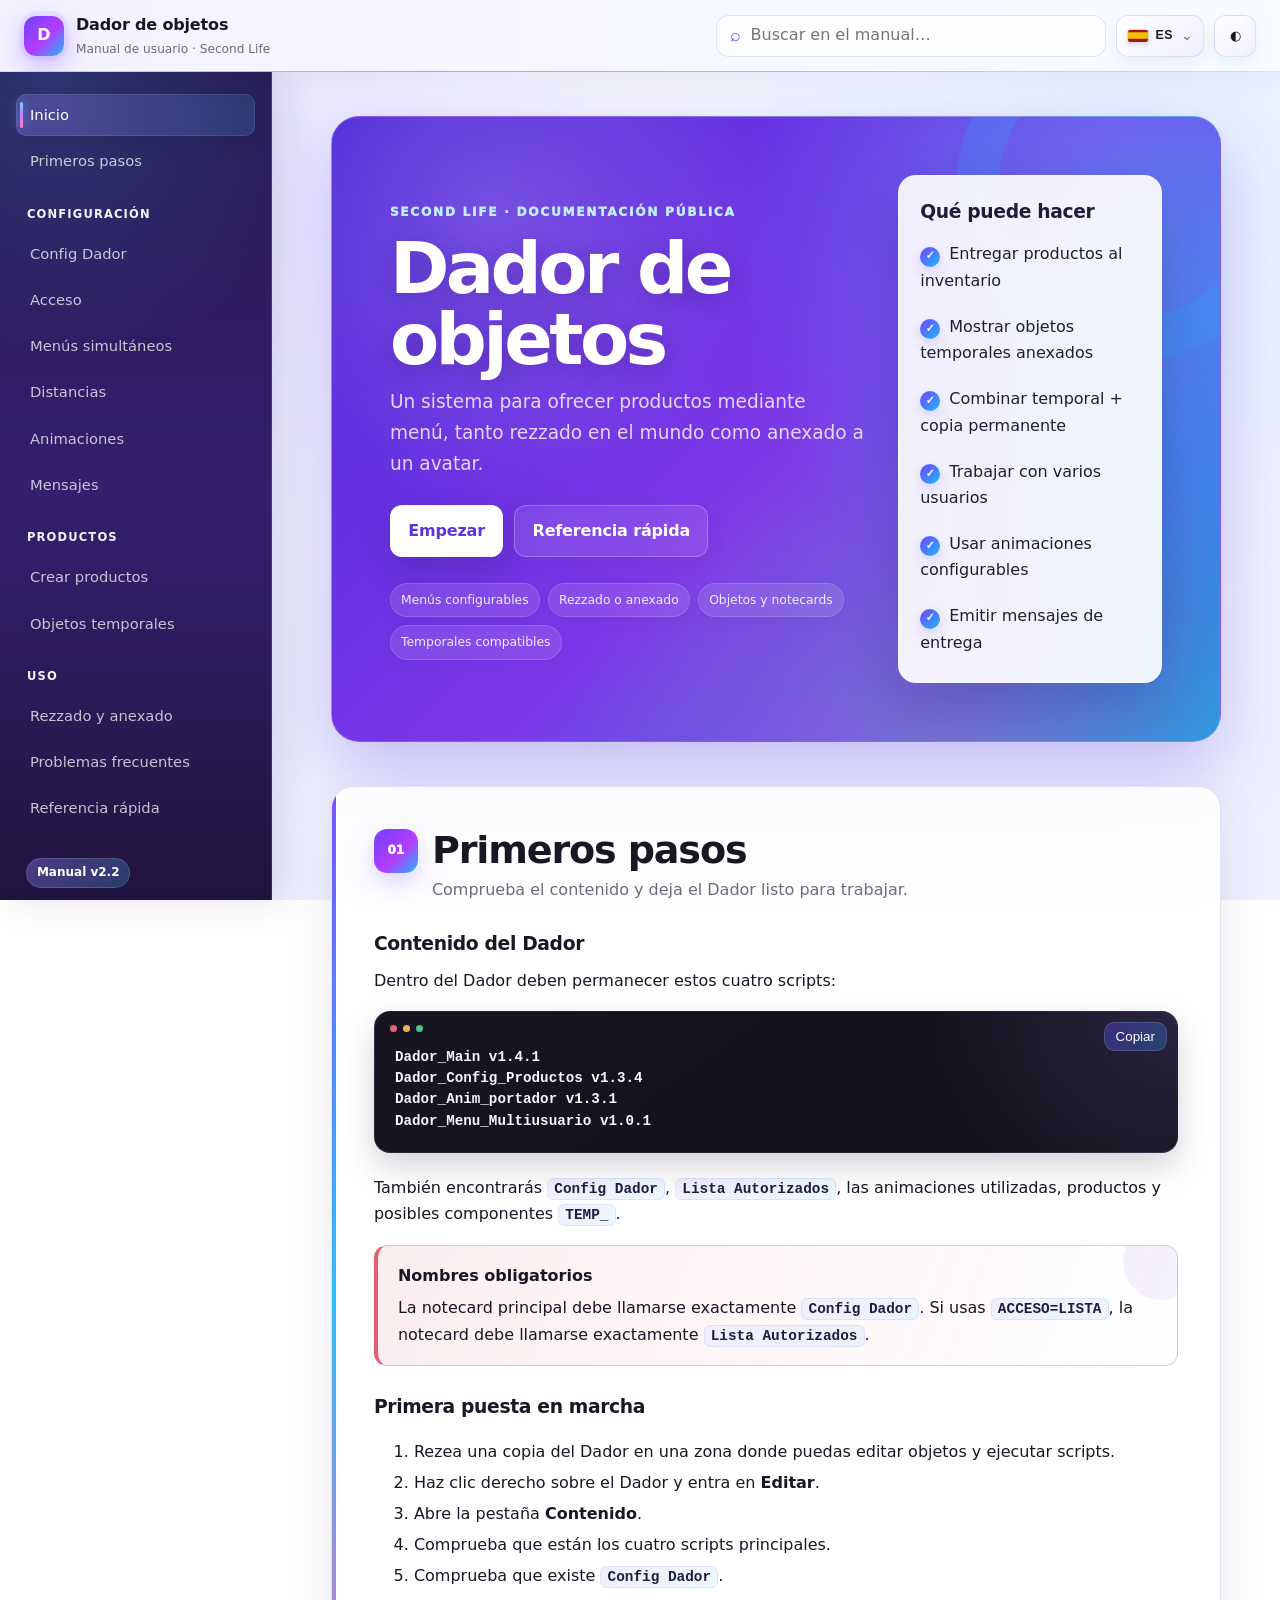
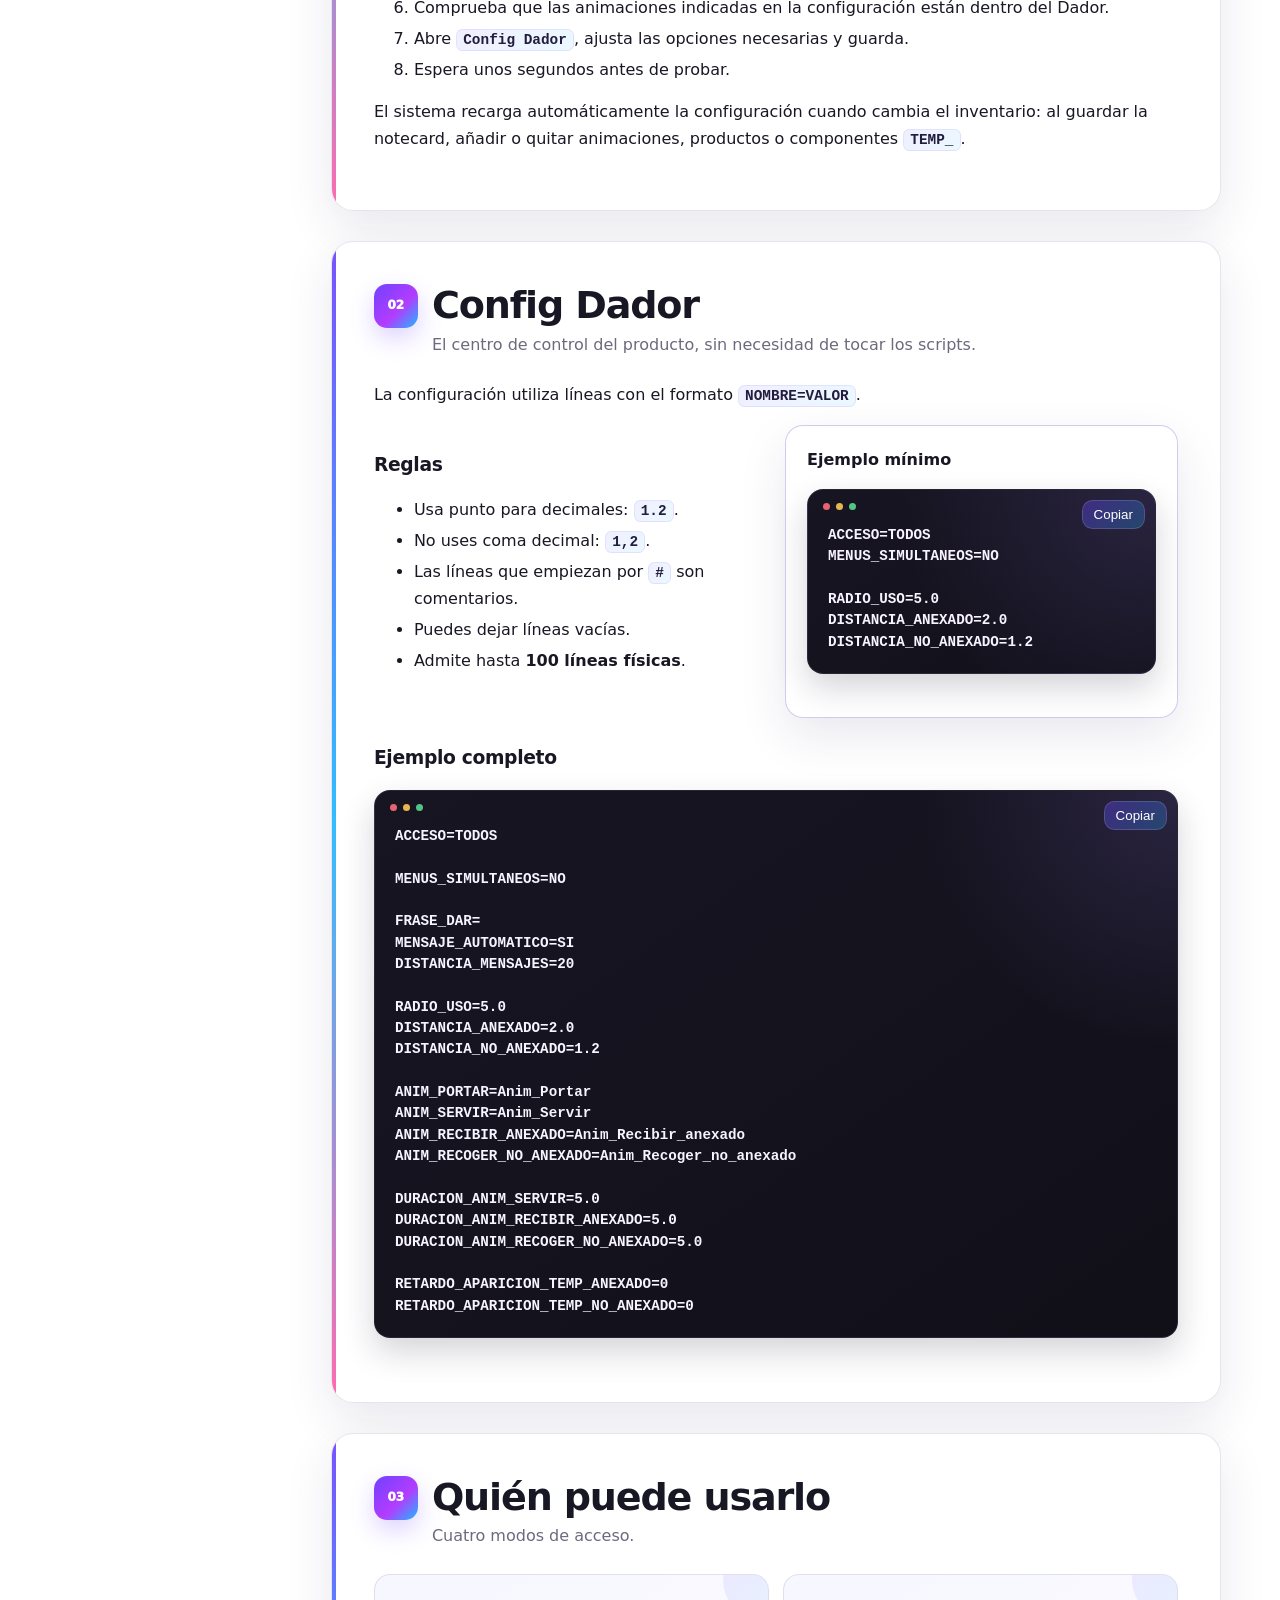
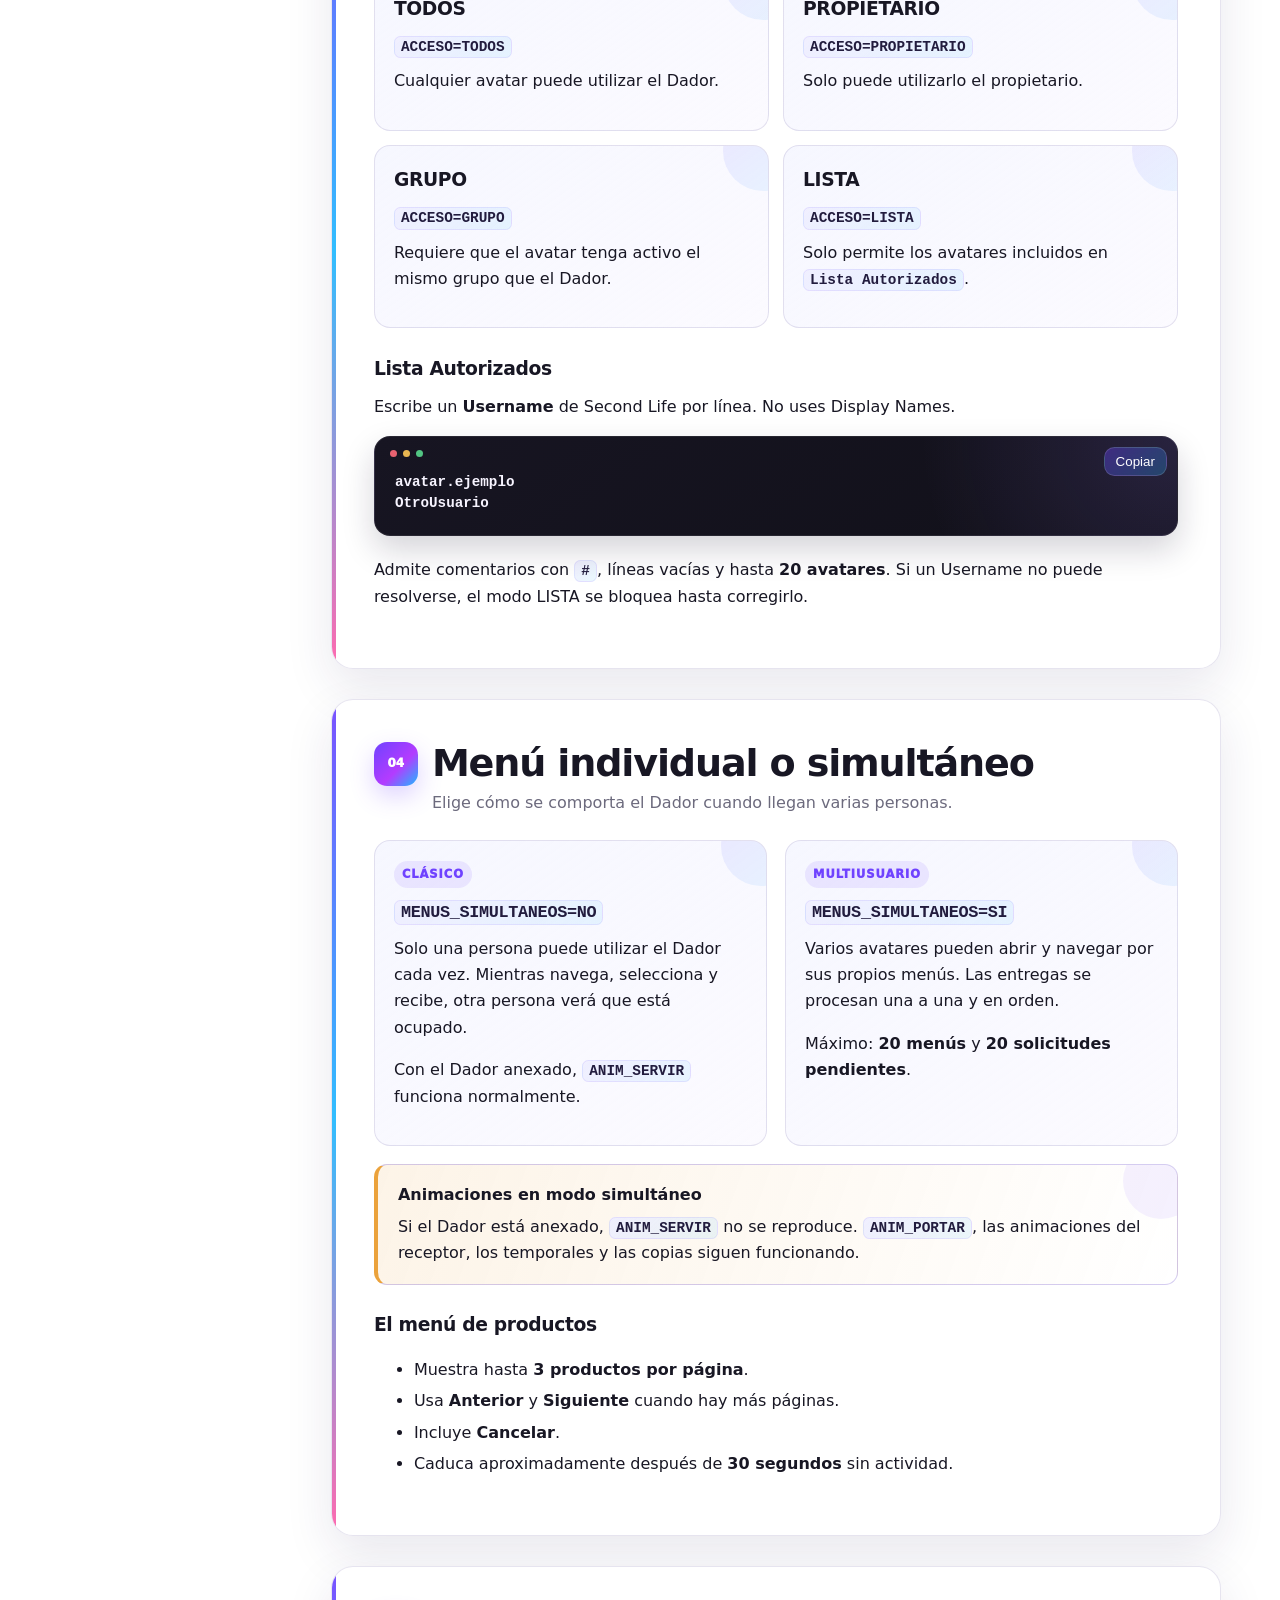
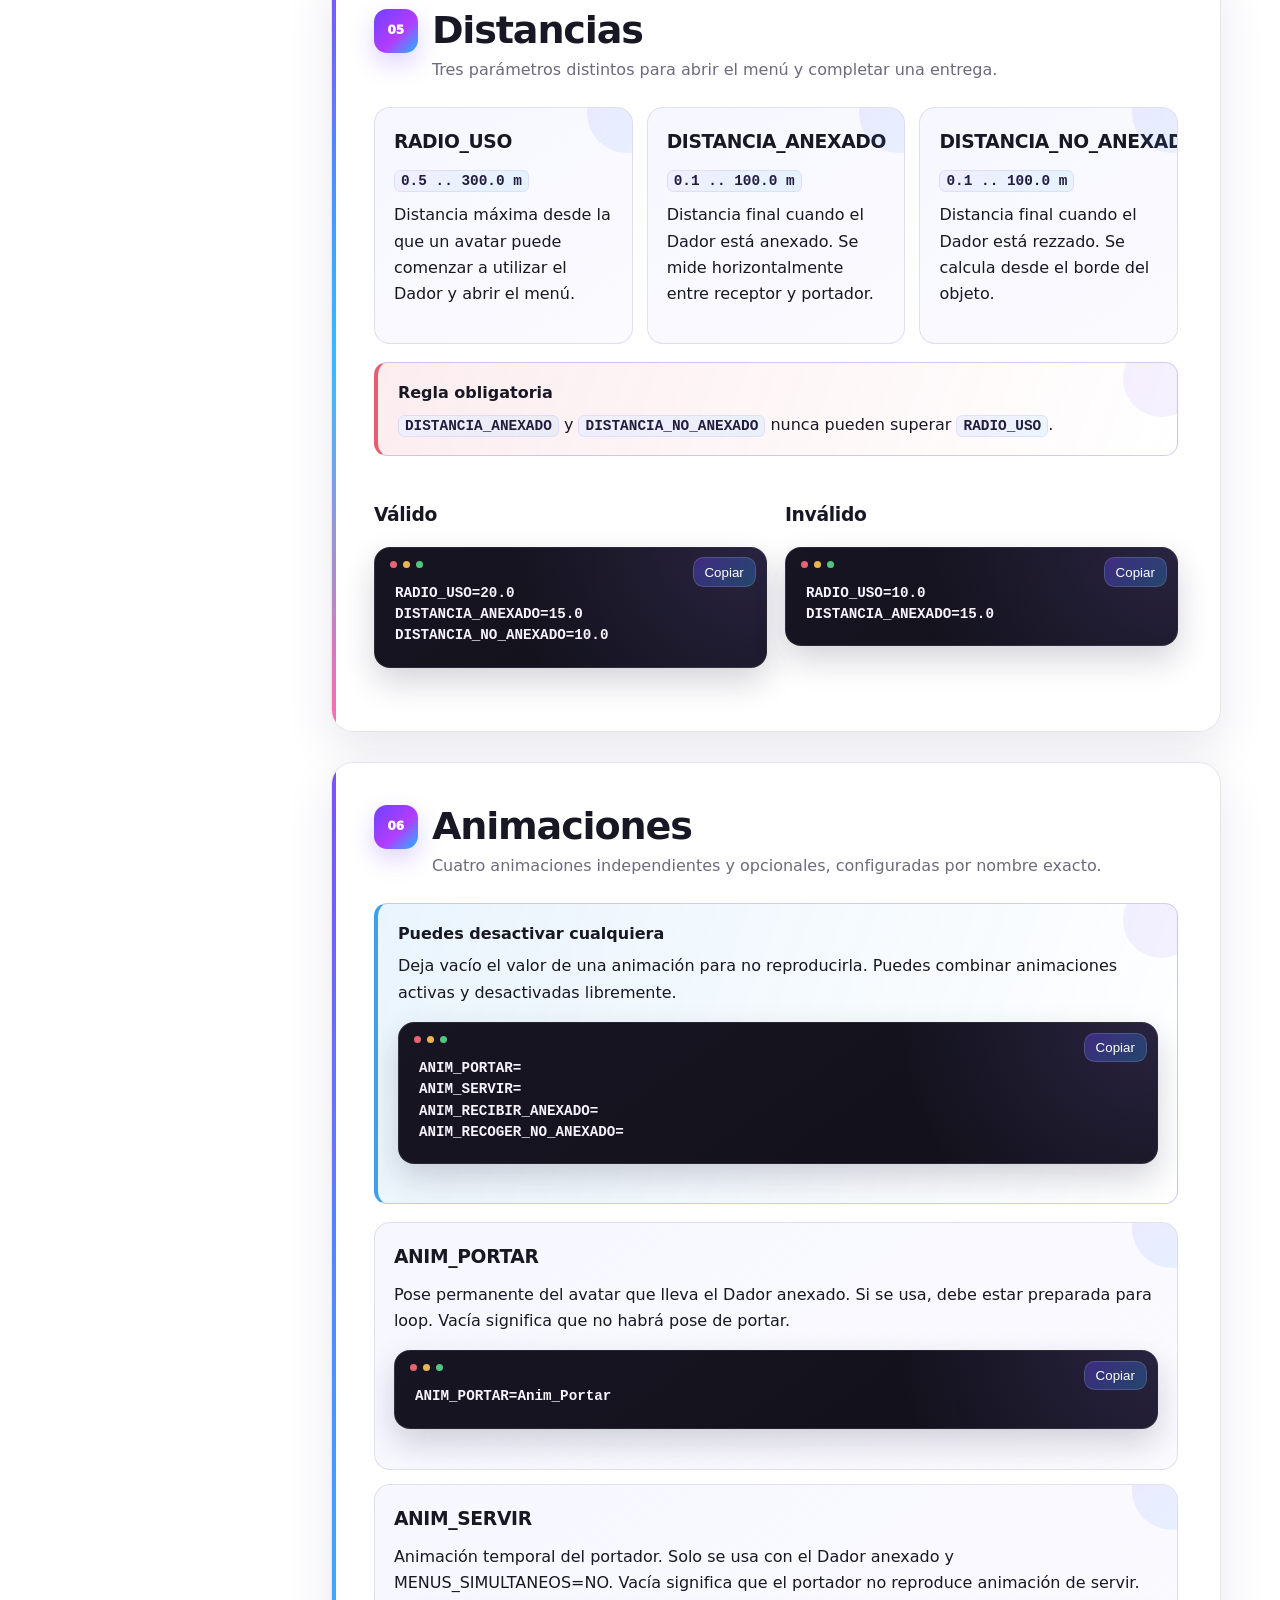
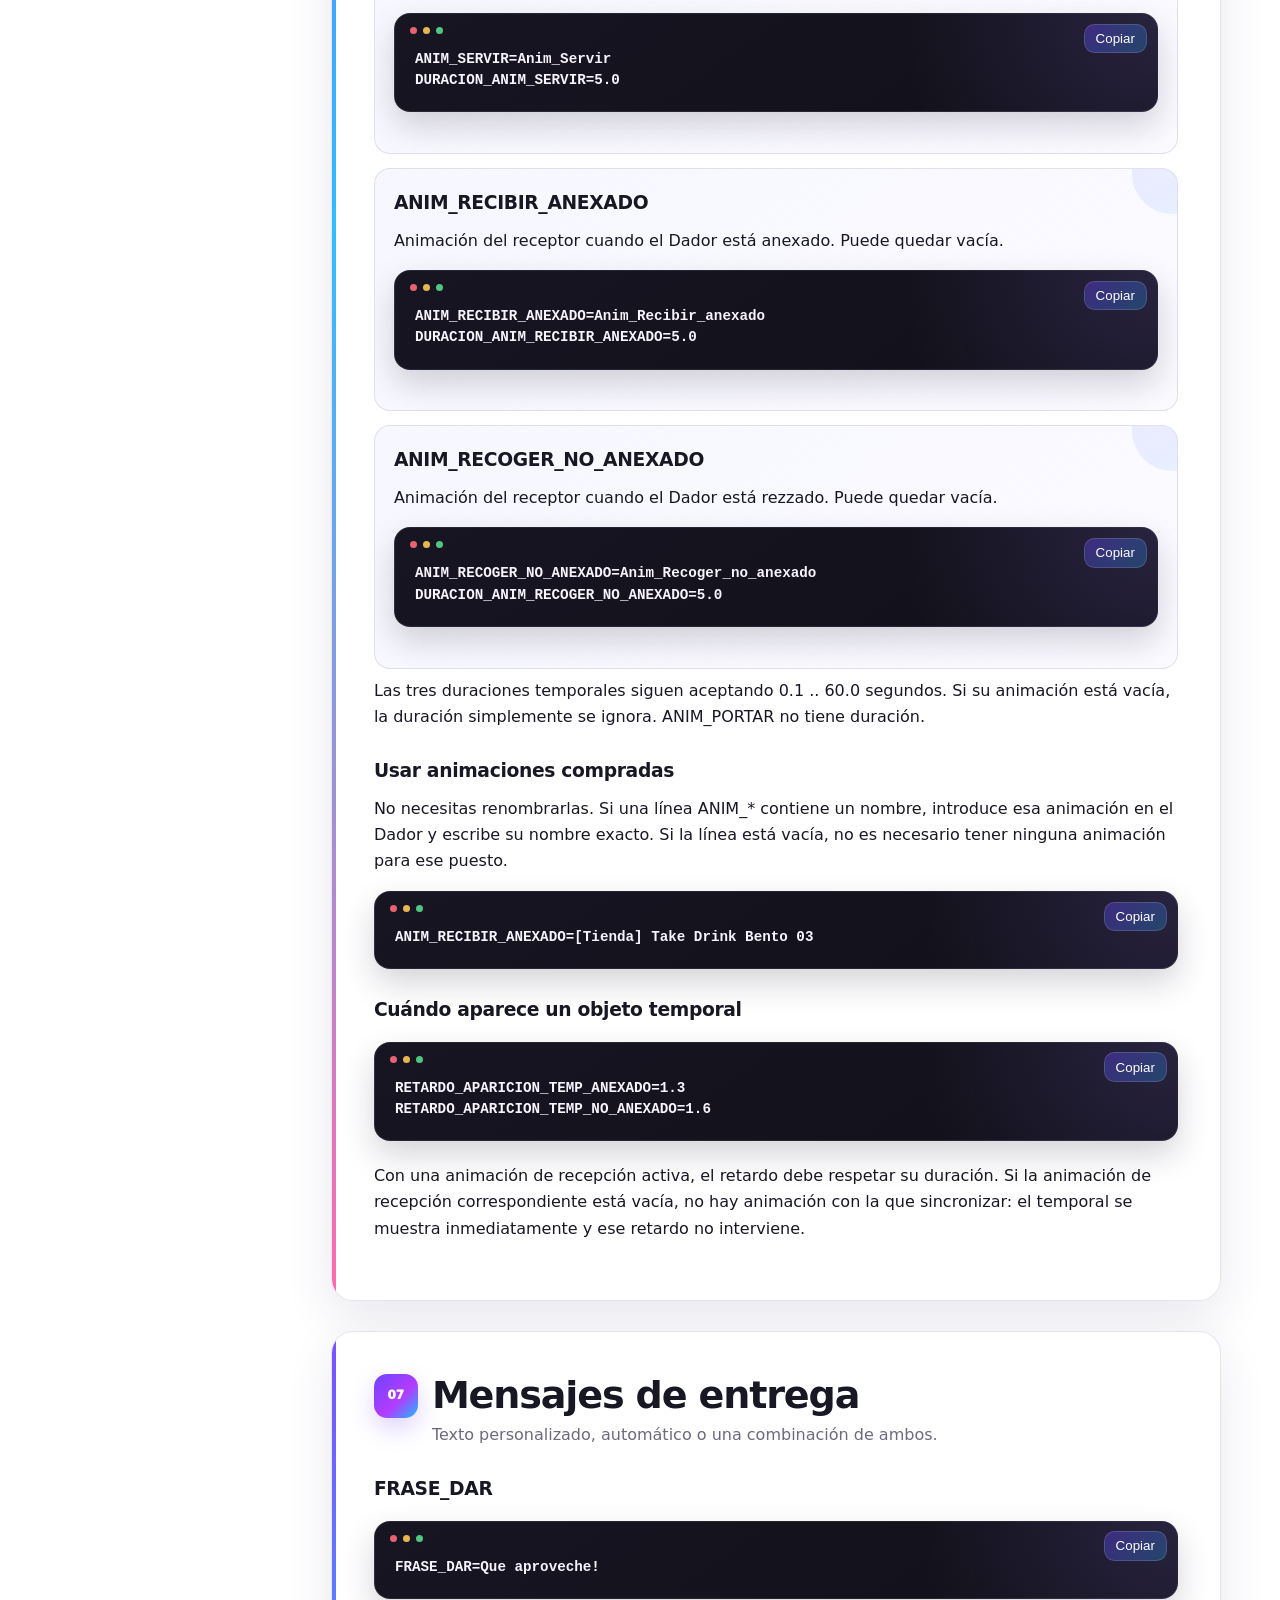
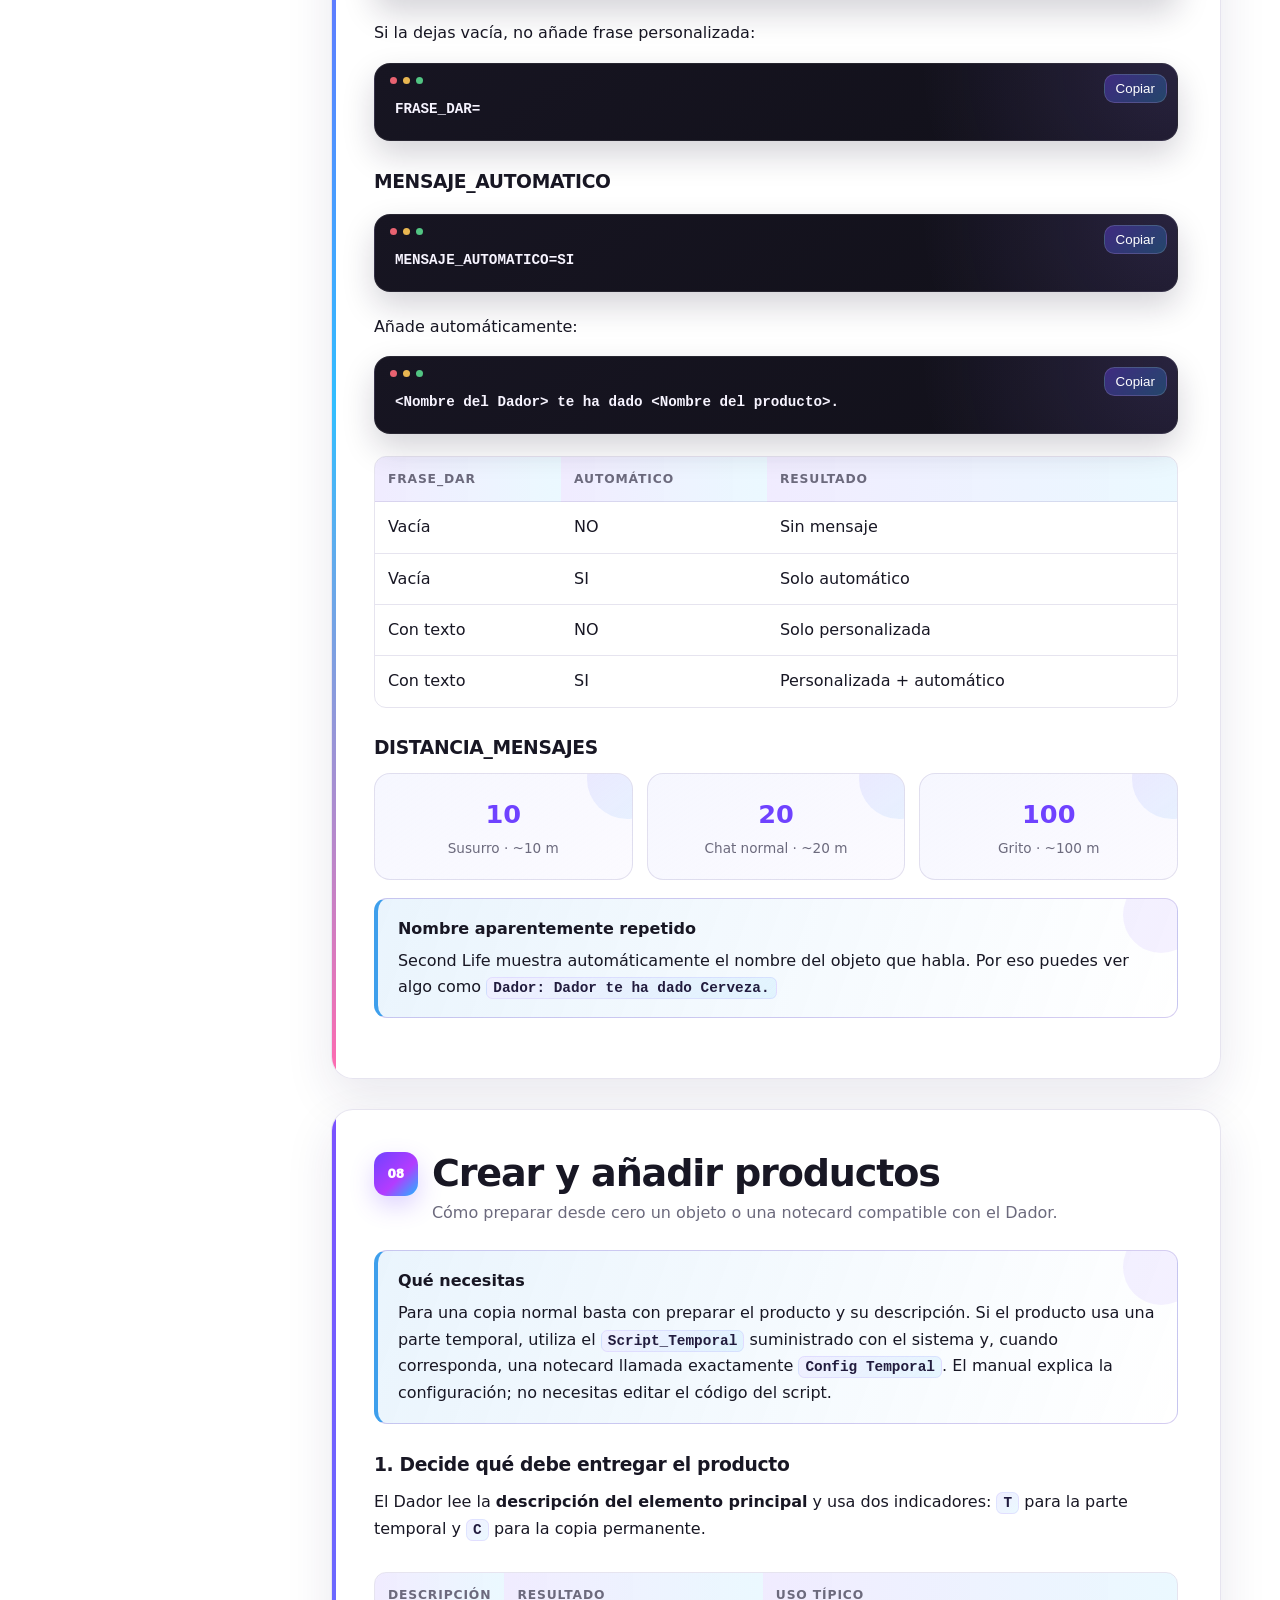
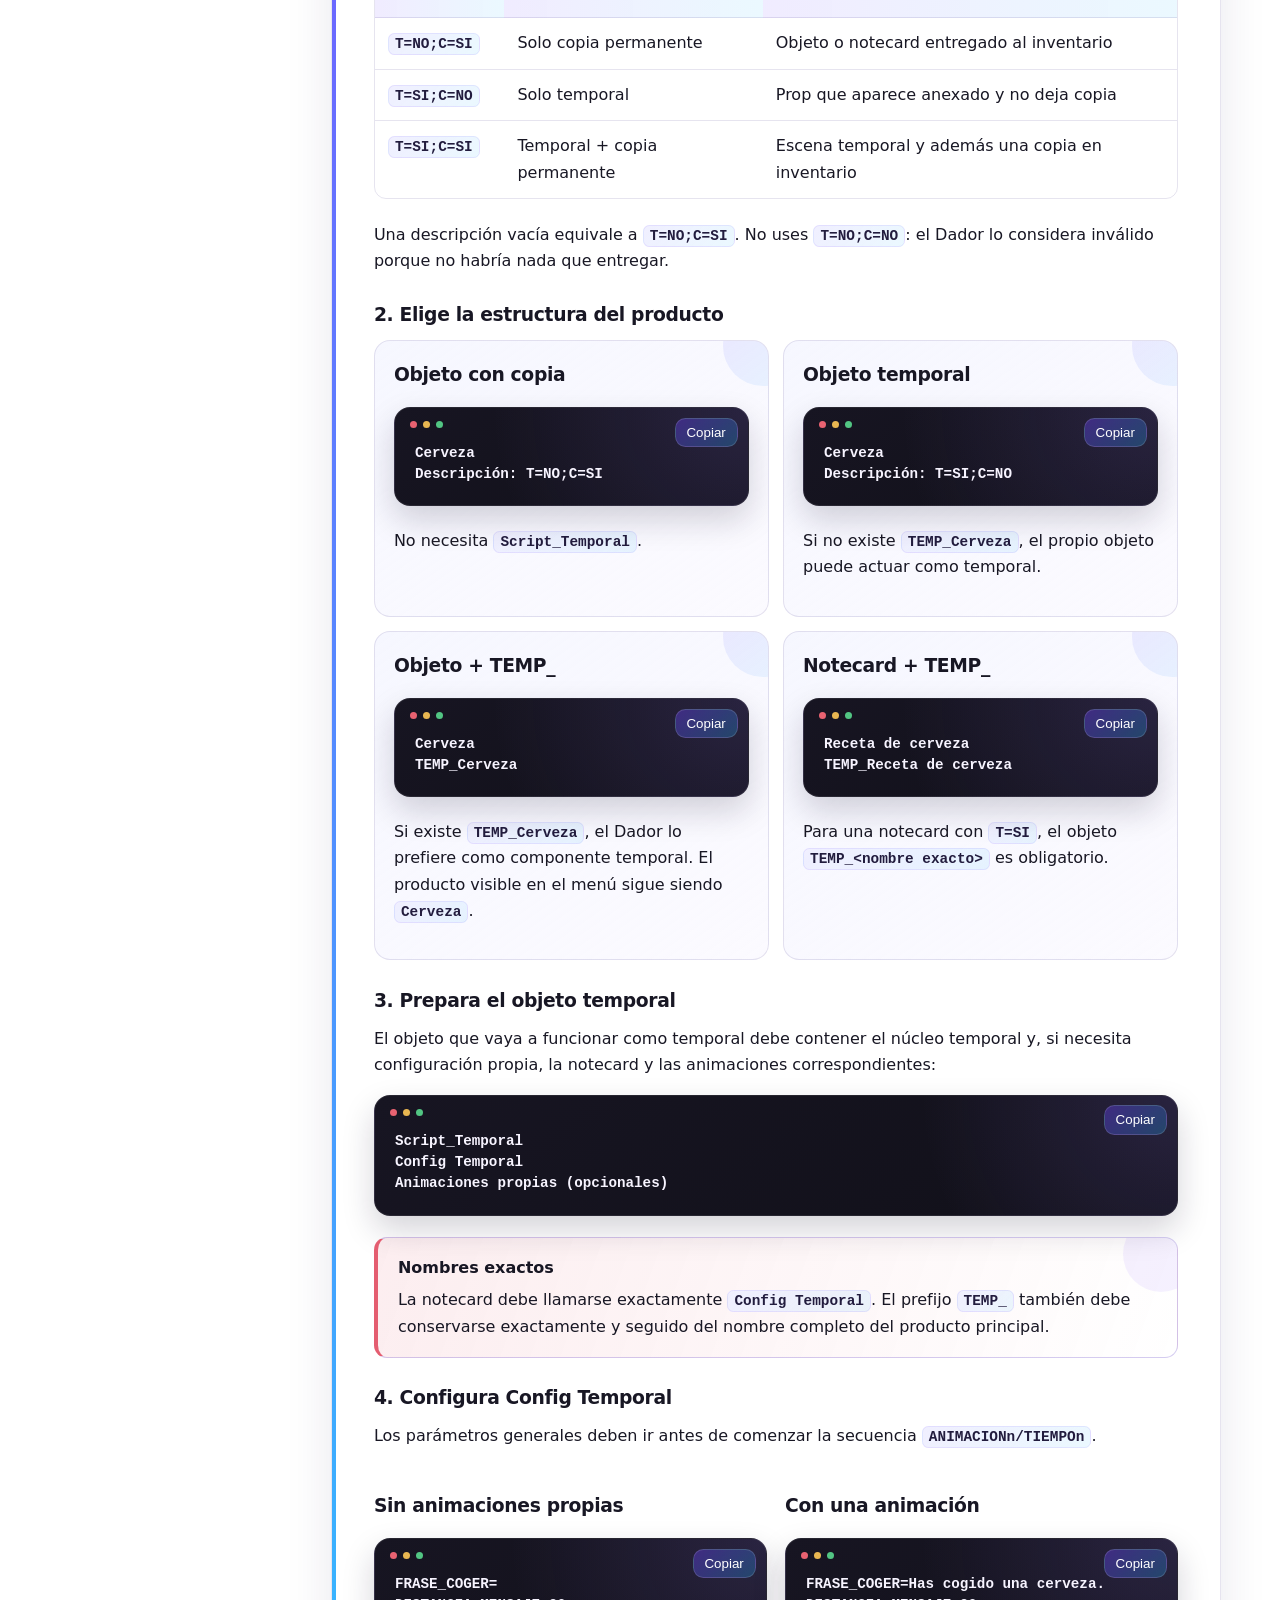
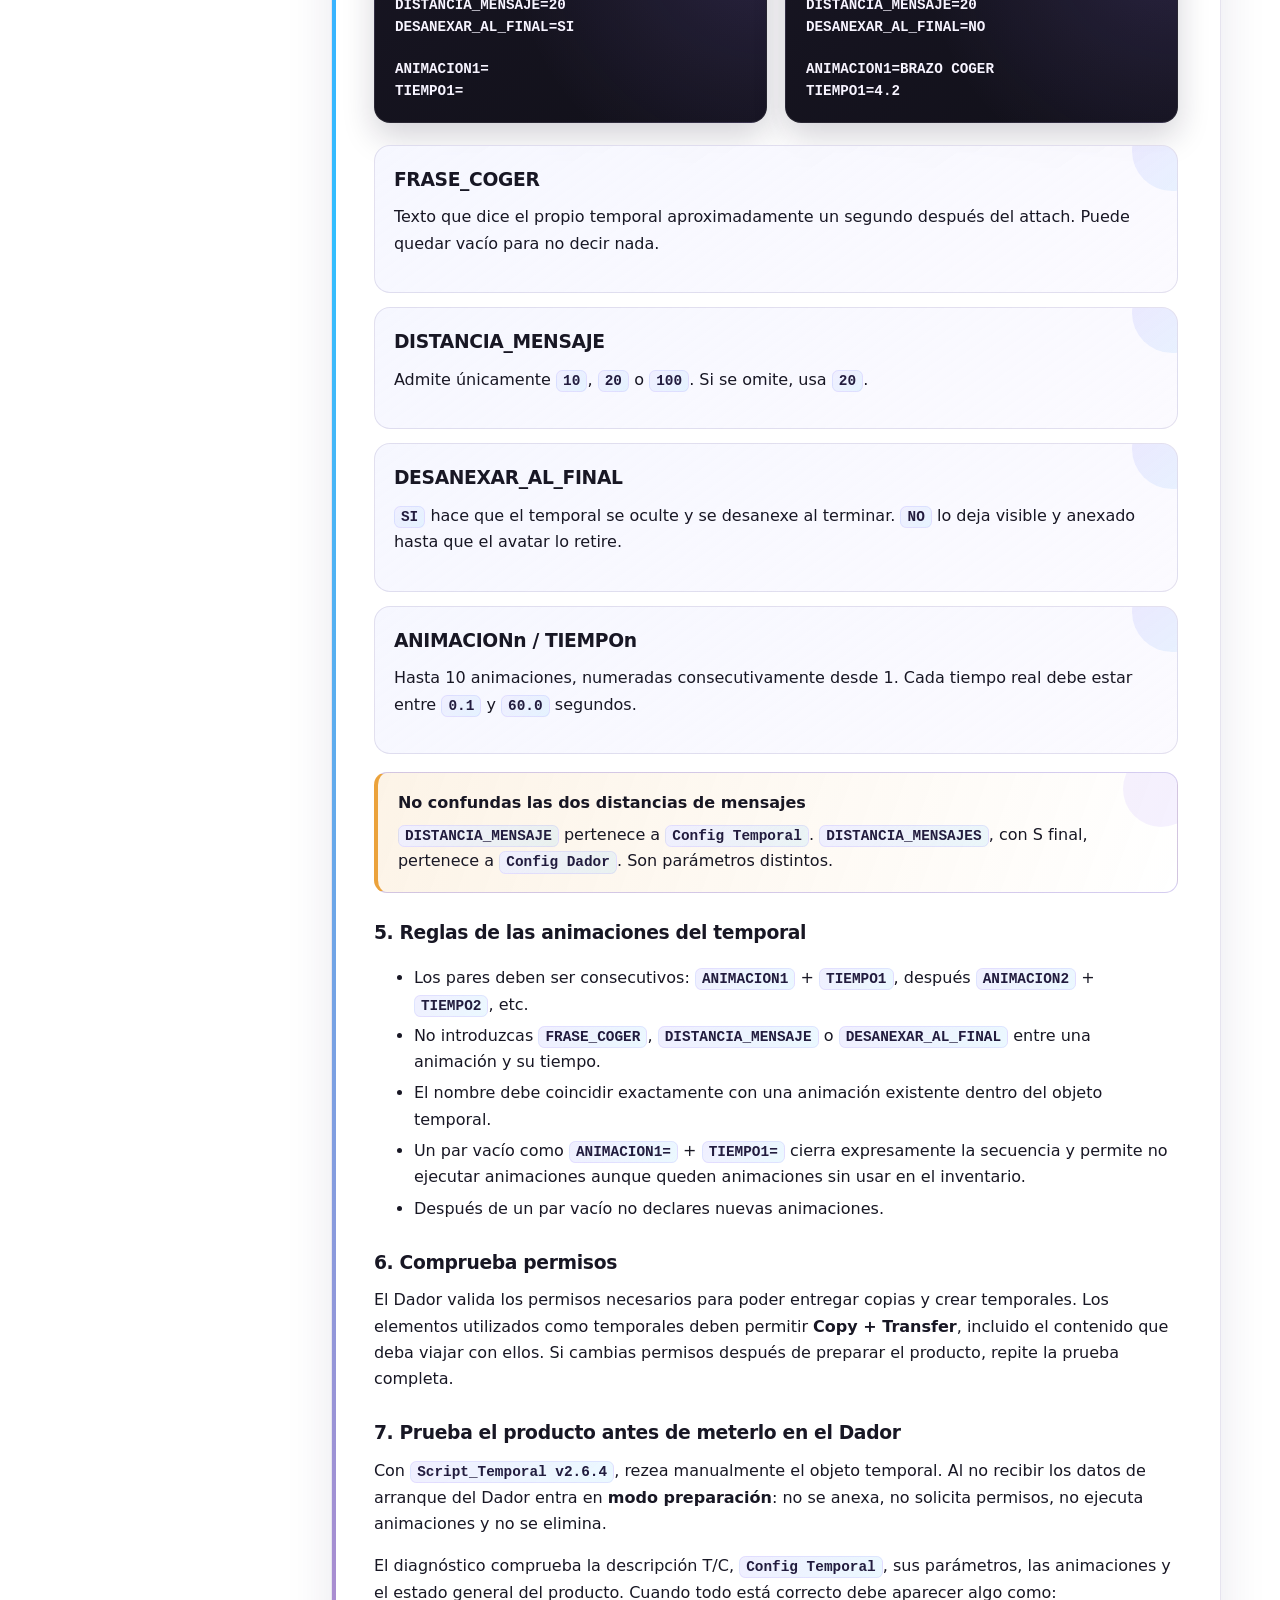
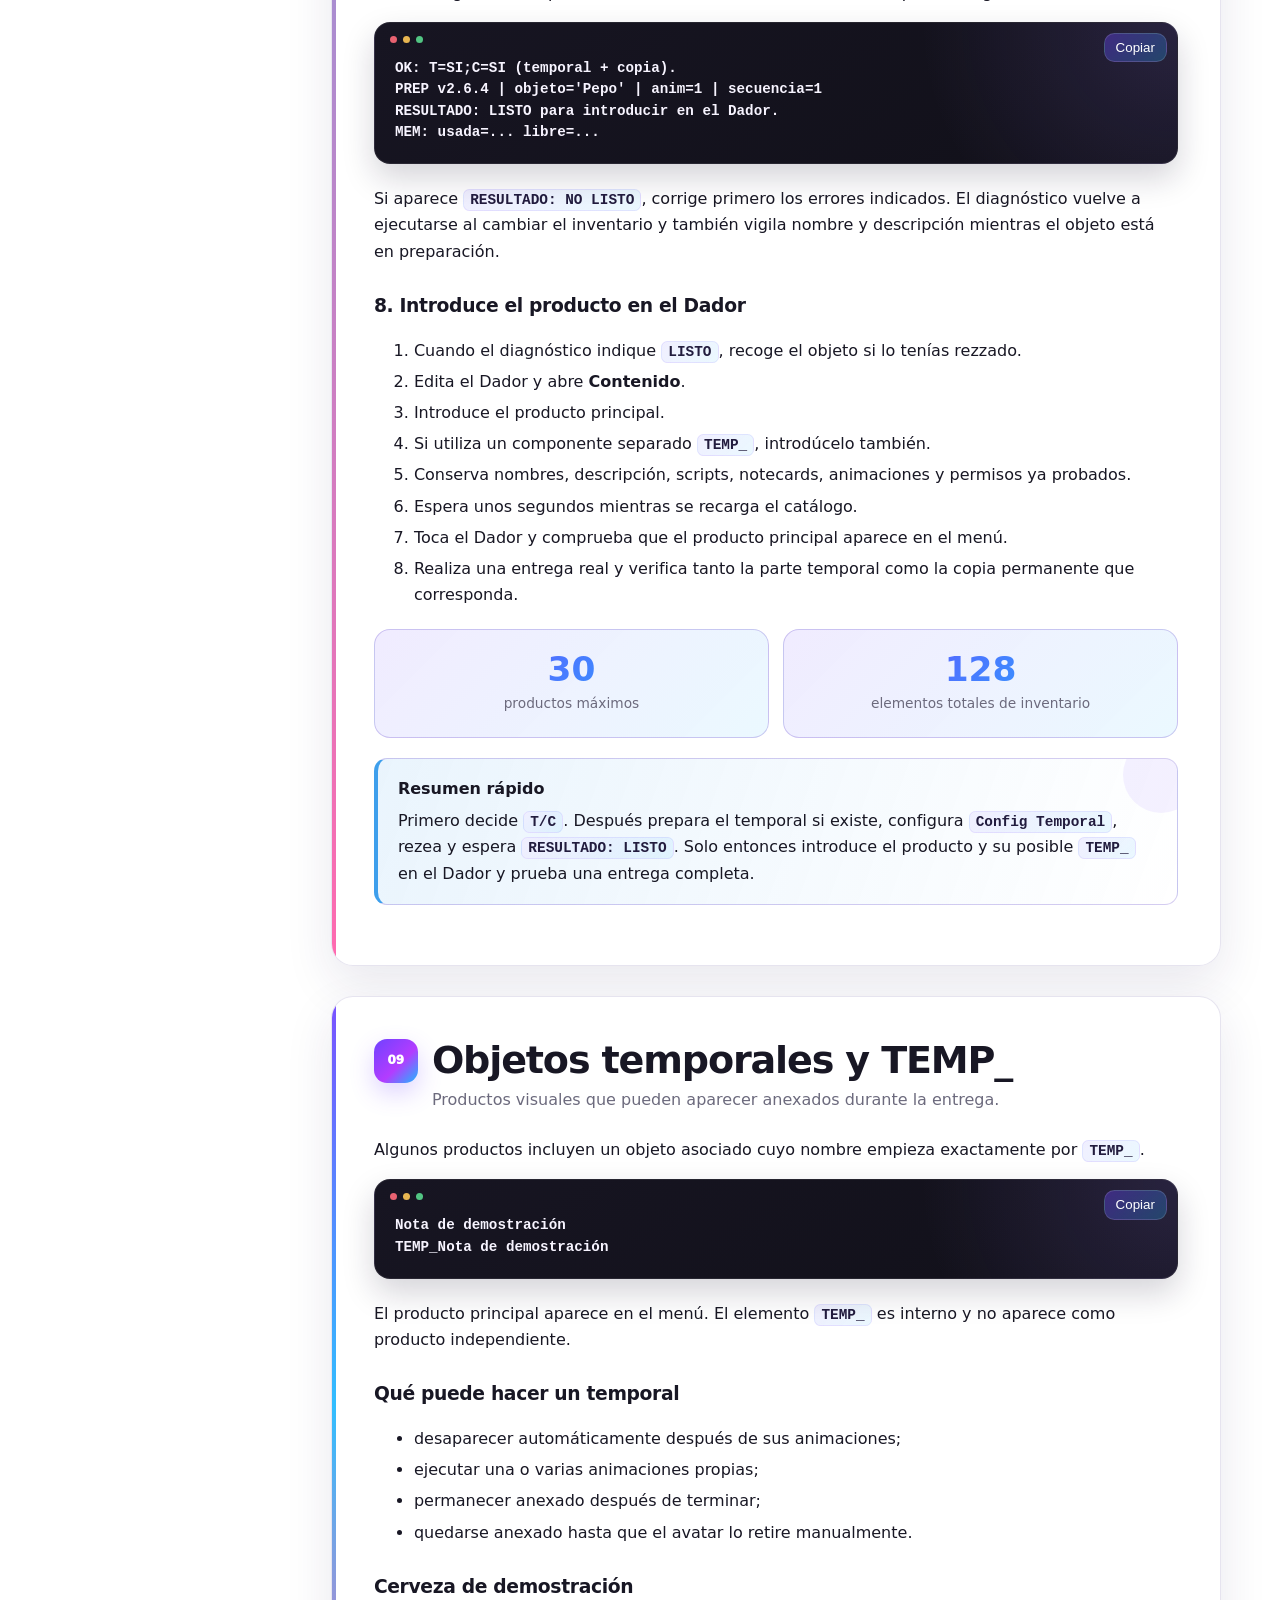
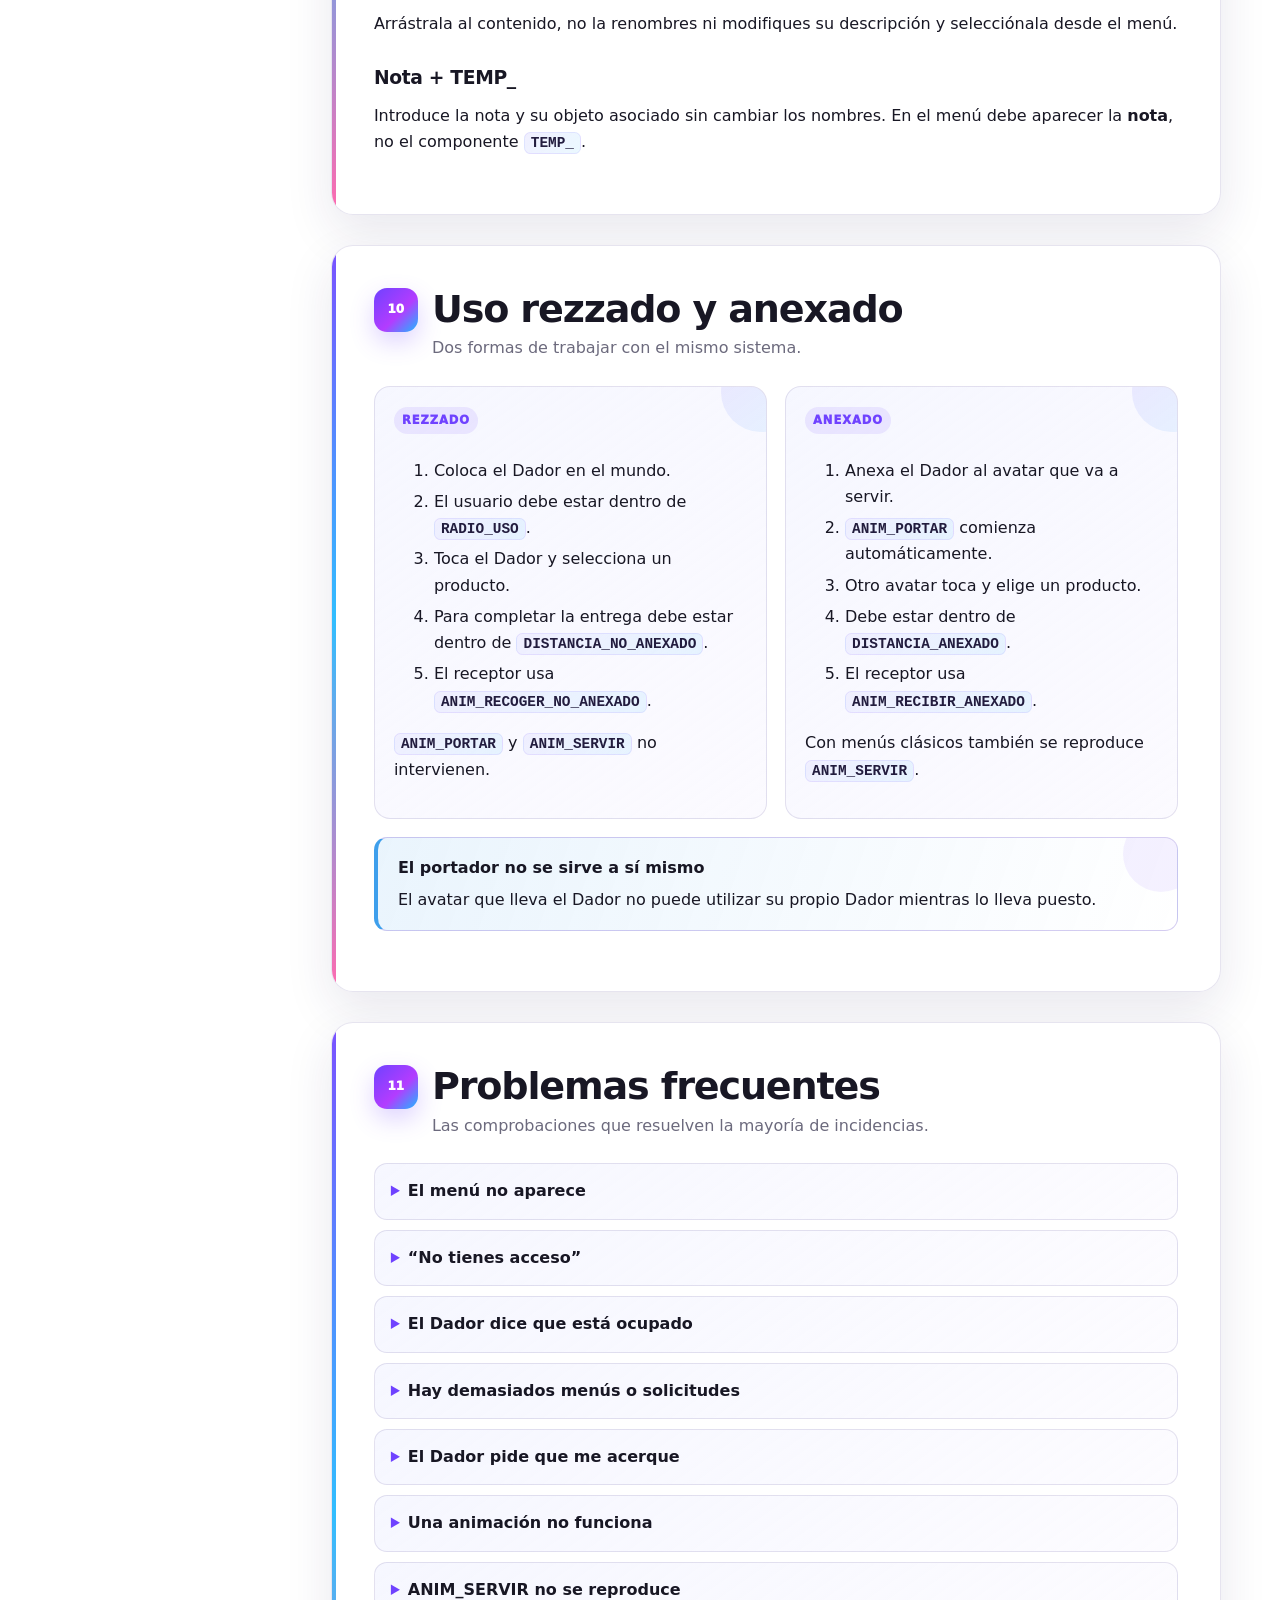
==== docs/index.html @ 0a349d8a "Manual v2.2: ajustar redacción de creación de productos" ====
<!doctype html>
<html lang="es" data-theme="light" data-language="es">
<head>
  <meta charset="utf-8">
  <meta name="viewport" content="width=device-width,initial-scale=1">
  <meta name="description" content="Manual de usuario del Dador de objetos para Second Life.">
  <meta name="theme-color" content="#6d4aff">
  <title>Dador de objetos · Manual de usuario</title>
  <link rel="stylesheet" href="./styles.css?v=flags-20260929-2">
</head>
<body>
  <header class="topbar">
    <button class="icon-button mobile-only" id="menuButton" aria-label="Abrir menú">☰</button>
    <a class="brand" href="#inicio" aria-label="Dador de objetos">
      <span class="brand-mark">D</span>
      <span>
        <strong>Dador de objetos</strong>
        <small>Manual de usuario · Second Life</small>
      </span>
    </a>
    <div class="top-actions">
      <label class="search">
        <span>⌕</span>
        <input id="searchInput" type="search" placeholder="Buscar en el manual…" aria-label="Buscar en el manual">
      </label>
      <div class="language-dropdown" id="languageDropdown">
        <button class="language-button" id="languageButton" type="button" aria-label="Cambiar idioma" aria-haspopup="true" aria-expanded="false">
          <img class="language-flag" width="22" height="14" id="currentLanguageFlag" src="./assets/flags/es.svg" alt="">
          <span class="language-code" id="currentLanguageCode">ES</span>
          <span class="language-chevron" aria-hidden="true">⌄</span>
        </button>
        <div class="language-menu" id="languageMenu" role="menu">
          <a href="./" data-lang="es" role="menuitem"><img class="language-flag" width="22" height="14" src="./assets/flags/es.svg" alt=""><span>ES</span></a>
          <a href="./en.html" data-lang="en" role="menuitem"><img class="language-flag" width="22" height="14" src="./assets/flags/gb.svg" alt=""><span>EN</span></a>
          <a href="./pt.html" data-lang="pt" role="menuitem"><img class="language-flag" width="22" height="14" src="./assets/flags/pt.svg" alt=""><span>PT</span></a>
          <a href="./de.html" data-lang="de" role="menuitem"><img class="language-flag" width="22" height="14" src="./assets/flags/de.svg" alt=""><span>DE</span></a>
          <a href="./fr.html" data-lang="fr" role="menuitem"><img class="language-flag" width="22" height="14" src="./assets/flags/fr.svg" alt=""><span>FR</span></a>
          <a href="./ja.html" data-lang="ja" role="menuitem"><img class="language-flag" width="22" height="14" src="./assets/flags/jp.svg" alt=""><span>日本語</span></a>
        </div>
      </div>
      <button class="icon-button" id="themeButton" aria-label="Cambiar tema">◐</button>
    </div>
  </header>

  <div class="layout">
    <aside class="sidebar" id="sidebar">
      <nav>
        <a href="#inicio">Inicio</a>
        <a href="#primeros-pasos">Primeros pasos</a>
        <div class="nav-group">Configuración</div>
        <a href="#config-dador">Config Dador</a>
        <a href="#acceso">Acceso</a>
        <a href="#menus">Menús simultáneos</a>
        <a href="#distancias">Distancias</a>
        <a href="#animaciones">Animaciones</a>
        <a href="#mensajes">Mensajes</a>
        <div class="nav-group">Productos</div>
        <a href="#productos">Crear productos</a>
        <a href="#temporales">Objetos temporales</a>
        <div class="nav-group">Uso</div>
        <a href="#uso">Rezzado y anexado</a>
        <a href="#problemas">Problemas frecuentes</a>
        <a href="#referencia">Referencia rápida</a>
      </nav>
      <div class="sidebar-footer">
        <span class="pill">Manual v2.2</span>
        <span class="muted">Dador_Main v1.4.1</span>
      </div>
    </aside>

    <main class="content" id="content">
      <section id="inicio" class="hero searchable">
        <div class="hero-copy">
          <span class="eyebrow">Second Life · documentación pública</span>
          <h1>Dador de objetos</h1>
          <p class="lead">Un sistema para ofrecer productos mediante menú, tanto rezzado en el mundo como anexado a un avatar.</p>
          <div class="hero-actions">
            <a class="button primary" href="#primeros-pasos">Empezar</a>
            <a class="button ghost" href="#referencia">Referencia rápida</a>
          </div>
          <div class="badges">
            <span>Menús configurables</span>
            <span>Rezzado o anexado</span>
            <span>Objetos y notecards</span>
            <span>Temporales compatibles</span>
          </div>
        </div>
        <div class="hero-card">
          <h3>Qué puede hacer</h3>
          <ul class="check-list">
            <li>Entregar productos al inventario</li>
            <li>Mostrar objetos temporales anexados</li>
            <li>Combinar temporal + copia permanente</li>
            <li>Trabajar con varios usuarios</li>
            <li>Usar animaciones configurables</li>
            <li>Emitir mensajes de entrega</li>
          </ul>
        </div>
      </section>

      <div id="noResults" class="no-results" hidden>
        <h2>No hay coincidencias</h2>
        <p>Prueba con otro término. Hasta los manuales tienen derecho a no entendernos a la primera.</p>
      </div>

      <section id="primeros-pasos" class="doc-section searchable">
        <div class="section-heading">
          <span class="step">01</span>
          <div><h2>Primeros pasos</h2><p>Comprueba el contenido y deja el Dador listo para trabajar.</p></div>
        </div>

        <h3>Contenido del Dador</h3>
        <p>Dentro del Dador deben permanecer estos cuatro scripts:</p>
        <pre><code>Dador_Main v1.4.1
Dador_Config_Productos v1.3.4
Dador_Anim_portador v1.3.1
Dador_Menu_Multiusuario v1.0.1</code></pre>

        <p>También encontrarás <code>Config Dador</code>, <code>Lista Autorizados</code>, las animaciones utilizadas, productos y posibles componentes <code>TEMP_</code>.</p>

        <div class="callout danger">
          <strong>Nombres obligatorios</strong>
          <p>La notecard principal debe llamarse exactamente <code>Config Dador</code>. Si usas <code>ACCESO=LISTA</code>, la notecard debe llamarse exactamente <code>Lista Autorizados</code>.</p>
        </div>

        <h3>Primera puesta en marcha</h3>
        <ol>
          <li>Rezea una copia del Dador en una zona donde puedas editar objetos y ejecutar scripts.</li>
          <li>Haz clic derecho sobre el Dador y entra en <strong>Editar</strong>.</li>
          <li>Abre la pestaña <strong>Contenido</strong>.</li>
          <li>Comprueba que están los cuatro scripts principales.</li>
          <li>Comprueba que existe <code>Config Dador</code>.</li>
          <li>Comprueba que las animaciones indicadas en la configuración están dentro del Dador.</li>
          <li>Abre <code>Config Dador</code>, ajusta las opciones necesarias y guarda.</li>
          <li>Espera unos segundos antes de probar.</li>
        </ol>

        <p>El sistema recarga automáticamente la configuración cuando cambia el inventario: al guardar la notecard, añadir o quitar animaciones, productos o componentes <code>TEMP_</code>.</p>
      </section>

      <section id="config-dador" class="doc-section searchable">
        <div class="section-heading">
          <span class="step">02</span>
          <div><h2>Config Dador</h2><p>El centro de control del producto, sin necesidad de tocar los scripts.</p></div>
        </div>

        <p>La configuración utiliza líneas con el formato <code>NOMBRE=VALOR</code>.</p>
        <div class="two-col">
          <div>
            <h3>Reglas</h3>
            <ul>
              <li>Usa punto para decimales: <code>1.2</code>.</li>
              <li>No uses coma decimal: <code>1,2</code>.</li>
              <li>Las líneas que empiezan por <code>#</code> son comentarios.</li>
              <li>Puedes dejar líneas vacías.</li>
              <li>Admite hasta <strong>100 líneas físicas</strong>.</li>
            </ul>
          </div>
          <div class="mini-card">
            <strong>Ejemplo mínimo</strong>
            <pre><code>ACCESO=TODOS
MENUS_SIMULTANEOS=NO

RADIO_USO=5.0
DISTANCIA_ANEXADO=2.0
DISTANCIA_NO_ANEXADO=1.2</code></pre>
          </div>
        </div>

        <h3>Ejemplo completo</h3>
        <pre><code>ACCESO=TODOS

MENUS_SIMULTANEOS=NO

FRASE_DAR=
MENSAJE_AUTOMATICO=SI
DISTANCIA_MENSAJES=20

RADIO_USO=5.0
DISTANCIA_ANEXADO=2.0
DISTANCIA_NO_ANEXADO=1.2

ANIM_PORTAR=Anim_Portar
ANIM_SERVIR=Anim_Servir
ANIM_RECIBIR_ANEXADO=Anim_Recibir_anexado
ANIM_RECOGER_NO_ANEXADO=Anim_Recoger_no_anexado

DURACION_ANIM_SERVIR=5.0
DURACION_ANIM_RECIBIR_ANEXADO=5.0
DURACION_ANIM_RECOGER_NO_ANEXADO=5.0

RETARDO_APARICION_TEMP_ANEXADO=0
RETARDO_APARICION_TEMP_NO_ANEXADO=0</code></pre>
      </section>

      <section id="acceso" class="doc-section searchable">
        <div class="section-heading">
          <span class="step">03</span>
          <div><h2>Quién puede usarlo</h2><p>Cuatro modos de acceso.</p></div>
        </div>

        <div class="cards four">
          <article><h3>TODOS</h3><code>ACCESO=TODOS</code><p>Cualquier avatar puede utilizar el Dador.</p></article>
          <article><h3>PROPIETARIO</h3><code>ACCESO=PROPIETARIO</code><p>Solo puede utilizarlo el propietario.</p></article>
          <article><h3>GRUPO</h3><code>ACCESO=GRUPO</code><p>Requiere que el avatar tenga activo el mismo grupo que el Dador.</p></article>
          <article><h3>LISTA</h3><code>ACCESO=LISTA</code><p>Solo permite los avatares incluidos en <code>Lista Autorizados</code>.</p></article>
        </div>

        <h3>Lista Autorizados</h3>
        <p>Escribe un <strong>Username</strong> de Second Life por línea. No uses Display Names.</p>
        <pre><code>avatar.ejemplo
OtroUsuario</code></pre>
        <p>Admite comentarios con <code>#</code>, líneas vacías y hasta <strong>20 avatares</strong>. Si un Username no puede resolverse, el modo LISTA se bloquea hasta corregirlo.</p>
      </section>

      <section id="menus" class="doc-section searchable">
        <div class="section-heading">
          <span class="step">04</span>
          <div><h2>Menú individual o simultáneo</h2><p>Elige cómo se comporta el Dador cuando llegan varias personas.</p></div>
        </div>

        <div class="compare">
          <article>
            <span class="compare-label">Clásico</span>
            <h3><code>MENUS_SIMULTANEOS=NO</code></h3>
            <p>Solo una persona puede utilizar el Dador cada vez. Mientras navega, selecciona y recibe, otra persona verá que está ocupado.</p>
            <p>Con el Dador anexado, <code>ANIM_SERVIR</code> funciona normalmente.</p>
          </article>
          <article>
            <span class="compare-label">Multiusuario</span>
            <h3><code>MENUS_SIMULTANEOS=SI</code></h3>
            <p>Varios avatares pueden abrir y navegar por sus propios menús. Las entregas se procesan una a una y en orden.</p>
            <p>Máximo: <strong>20 menús</strong> y <strong>20 solicitudes pendientes</strong>.</p>
          </article>
        </div>

        <div class="callout warning">
          <strong>Animaciones en modo simultáneo</strong>
          <p>Si el Dador está anexado, <code>ANIM_SERVIR</code> no se reproduce. <code>ANIM_PORTAR</code>, las animaciones del receptor, los temporales y las copias siguen funcionando.</p>
        </div>

        <h3>El menú de productos</h3>
        <ul>
          <li>Muestra hasta <strong>3 productos por página</strong>.</li>
          <li>Usa <strong>Anterior</strong> y <strong>Siguiente</strong> cuando hay más páginas.</li>
          <li>Incluye <strong>Cancelar</strong>.</li>
          <li>Caduca aproximadamente después de <strong>30 segundos</strong> sin actividad.</li>
        </ul>
      </section>

      <section id="distancias" class="doc-section searchable">
        <div class="section-heading">
          <span class="step">05</span>
          <div><h2>Distancias</h2><p>Tres parámetros distintos para abrir el menú y completar una entrega.</p></div>
        </div>

        <div class="cards three">
          <article>
            <h3>RADIO_USO</h3>
            <code>0.5 .. 300.0 m</code>
            <p>Distancia máxima desde la que un avatar puede comenzar a utilizar el Dador y abrir el menú.</p>
          </article>
          <article>
            <h3>DISTANCIA_ANEXADO</h3>
            <code>0.1 .. 100.0 m</code>
            <p>Distancia final cuando el Dador está anexado. Se mide horizontalmente entre receptor y portador.</p>
          </article>
          <article>
            <h3>DISTANCIA_NO_ANEXADO</h3>
            <code>0.1 .. 100.0 m</code>
            <p>Distancia final cuando el Dador está rezzado. Se calcula desde el borde del objeto.</p>
          </article>
        </div>

        <div class="callout danger">
          <strong>Regla obligatoria</strong>
          <p><code>DISTANCIA_ANEXADO</code> y <code>DISTANCIA_NO_ANEXADO</code> nunca pueden superar <code>RADIO_USO</code>.</p>
        </div>

        <div class="two-col">
          <div><h3>Válido</h3><pre><code>RADIO_USO=20.0
DISTANCIA_ANEXADO=15.0
DISTANCIA_NO_ANEXADO=10.0</code></pre></div>
          <div><h3>Inválido</h3><pre><code>RADIO_USO=10.0
DISTANCIA_ANEXADO=15.0</code></pre></div>
        </div>
      </section>

      <section id="animaciones" class="doc-section searchable">
  <div class="section-heading"><span class="step">06</span><div><h2>Animaciones</h2><p>Cuatro animaciones independientes y opcionales, configuradas por nombre exacto.</p></div></div>
  <div class="callout info"><strong>Puedes desactivar cualquiera</strong><p>Deja vacío el valor de una animación para no reproducirla. Puedes combinar animaciones activas y desactivadas libremente.</p><pre><code>ANIM_PORTAR=
ANIM_SERVIR=
ANIM_RECIBIR_ANEXADO=
ANIM_RECOGER_NO_ANEXADO=</code></pre></div>
  <div class="feature-list">
    <article><h3>ANIM_PORTAR</h3><p>Pose permanente del avatar que lleva el Dador anexado. Si se usa, debe estar preparada para loop. Vacía significa que no habrá pose de portar.</p><pre><code>ANIM_PORTAR=Anim_Portar</code></pre></article>
    <article><h3>ANIM_SERVIR</h3><p>Animación temporal del portador. Solo se usa con el Dador anexado y MENUS_SIMULTANEOS=NO. Vacía significa que el portador no reproduce animación de servir.</p><pre><code>ANIM_SERVIR=Anim_Servir
DURACION_ANIM_SERVIR=5.0</code></pre></article>
    <article><h3>ANIM_RECIBIR_ANEXADO</h3><p>Animación del receptor cuando el Dador está anexado. Puede quedar vacía.</p><pre><code>ANIM_RECIBIR_ANEXADO=Anim_Recibir_anexado
DURACION_ANIM_RECIBIR_ANEXADO=5.0</code></pre></article>
    <article><h3>ANIM_RECOGER_NO_ANEXADO</h3><p>Animación del receptor cuando el Dador está rezzado. Puede quedar vacía.</p><pre><code>ANIM_RECOGER_NO_ANEXADO=Anim_Recoger_no_anexado
DURACION_ANIM_RECOGER_NO_ANEXADO=5.0</code></pre></article>
  </div>
  <p>Las tres duraciones temporales siguen aceptando 0.1 .. 60.0 segundos. Si su animación está vacía, la duración simplemente se ignora. ANIM_PORTAR no tiene duración.</p>
  <h3>Usar animaciones compradas</h3><p>No necesitas renombrarlas. Si una línea ANIM_* contiene un nombre, introduce esa animación en el Dador y escribe su nombre exacto. Si la línea está vacía, no es necesario tener ninguna animación para ese puesto.</p><pre><code>ANIM_RECIBIR_ANEXADO=[Tienda] Take Drink Bento 03</code></pre>
  <h3>Cuándo aparece un objeto temporal</h3><pre><code>RETARDO_APARICION_TEMP_ANEXADO=1.3
RETARDO_APARICION_TEMP_NO_ANEXADO=1.6</code></pre><p>Con una animación de recepción activa, el retardo debe respetar su duración. Si la animación de recepción correspondiente está vacía, no hay animación con la que sincronizar: el temporal se muestra inmediatamente y ese retardo no interviene.</p>
</section>

<section id="mensajes" class="doc-section searchable">
        <div class="section-heading">
          <span class="step">07</span>
          <div><h2>Mensajes de entrega</h2><p>Texto personalizado, automático o una combinación de ambos.</p></div>
        </div>

        <h3>FRASE_DAR</h3>
        <pre><code>FRASE_DAR=Que aproveche!</code></pre>
        <p>Si la dejas vacía, no añade frase personalizada:</p>
        <pre><code>FRASE_DAR=</code></pre>

        <h3>MENSAJE_AUTOMATICO</h3>
        <pre><code>MENSAJE_AUTOMATICO=SI</code></pre>
        <p>Añade automáticamente:</p>
        <pre><code>&lt;Nombre del Dador&gt; te ha dado &lt;Nombre del producto&gt;.</code></pre>

        <table>
          <thead><tr><th>FRASE_DAR</th><th>Automático</th><th>Resultado</th></tr></thead>
          <tbody>
            <tr><td>Vacía</td><td>NO</td><td>Sin mensaje</td></tr>
            <tr><td>Vacía</td><td>SI</td><td>Solo automático</td></tr>
            <tr><td>Con texto</td><td>NO</td><td>Solo personalizada</td></tr>
            <tr><td>Con texto</td><td>SI</td><td>Personalizada + automático</td></tr>
          </tbody>
        </table>

        <h3>DISTANCIA_MENSAJES</h3>
        <div class="cards three compact">
          <article><strong>10</strong><span>Susurro · ~10 m</span></article>
          <article><strong>20</strong><span>Chat normal · ~20 m</span></article>
          <article><strong>100</strong><span>Grito · ~100 m</span></article>
        </div>

        <div class="callout info">
          <strong>Nombre aparentemente repetido</strong>
          <p>Second Life muestra automáticamente el nombre del objeto que habla. Por eso puedes ver algo como <code>Dador: Dador te ha dado Cerveza.</code></p>
        </div>
      </section>

      <section id="productos" class="doc-section searchable">
        <div class="section-heading">
          <span class="step">08</span>
          <div><h2>Crear y añadir productos</h2><p>Cómo preparar desde cero un objeto o una notecard compatible con el Dador.</p></div>
        </div>

        <div class="callout info">
          <strong>Qué necesitas</strong>
          <p>Para una copia normal basta con preparar el producto y su descripción. Si el producto usa una parte temporal, utiliza el <code>Script_Temporal</code> suministrado con el sistema y, cuando corresponda, una notecard llamada exactamente <code>Config Temporal</code>. El manual explica la configuración; no necesitas editar el código del script.</p>
        </div>

        <h3>1. Decide qué debe entregar el producto</h3>
        <p>El Dador lee la <strong>descripción del elemento principal</strong> y usa dos indicadores: <code>T</code> para la parte temporal y <code>C</code> para la copia permanente.</p>
        <div class="table-wrap">
          <table>
            <thead><tr><th>Descripción</th><th>Resultado</th><th>Uso típico</th></tr></thead>
            <tbody>
              <tr><td><code>T=NO;C=SI</code></td><td>Solo copia permanente</td><td>Objeto o notecard entregado al inventario</td></tr>
              <tr><td><code>T=SI;C=NO</code></td><td>Solo temporal</td><td>Prop que aparece anexado y no deja copia</td></tr>
              <tr><td><code>T=SI;C=SI</code></td><td>Temporal + copia permanente</td><td>Escena temporal y además una copia en inventario</td></tr>
            </tbody>
          </table>
        </div>
        <p>Una descripción vacía equivale a <code>T=NO;C=SI</code>. No uses <code>T=NO;C=NO</code>: el Dador lo considera inválido porque no habría nada que entregar.</p>

        <h3>2. Elige la estructura del producto</h3>
        <div class="cards four">
          <article>
            <h3>Objeto con copia</h3>
            <pre><code>Cerveza
Descripción: T=NO;C=SI</code></pre>
            <p>No necesita <code>Script_Temporal</code>.</p>
          </article>
          <article>
            <h3>Objeto temporal</h3>
            <pre><code>Cerveza
Descripción: T=SI;C=NO</code></pre>
            <p>Si no existe <code>TEMP_Cerveza</code>, el propio objeto puede actuar como temporal.</p>
          </article>
          <article>
            <h3>Objeto + TEMP_</h3>
            <pre><code>Cerveza
TEMP_Cerveza</code></pre>
            <p>Si existe <code>TEMP_Cerveza</code>, el Dador lo prefiere como componente temporal. El producto visible en el menú sigue siendo <code>Cerveza</code>.</p>
          </article>
          <article>
            <h3>Notecard + TEMP_</h3>
            <pre><code>Receta de cerveza
TEMP_Receta de cerveza</code></pre>
            <p>Para una notecard con <code>T=SI</code>, el objeto <code>TEMP_&lt;nombre exacto&gt;</code> es obligatorio.</p>
          </article>
        </div>

        <h3>3. Prepara el objeto temporal</h3>
        <p>El objeto que vaya a funcionar como temporal debe contener el núcleo temporal y, si necesita configuración propia, la notecard y las animaciones correspondientes:</p>
        <pre><code>Script_Temporal
Config Temporal
Animaciones propias (opcionales)</code></pre>
        <div class="callout danger">
          <strong>Nombres exactos</strong>
          <p>La notecard debe llamarse exactamente <code>Config Temporal</code>. El prefijo <code>TEMP_</code> también debe conservarse exactamente y seguido del nombre completo del producto principal.</p>
        </div>

        <h3>4. Configura Config Temporal</h3>
        <p>Los parámetros generales deben ir antes de comenzar la secuencia <code>ANIMACIONn/TIEMPOn</code>.</p>
        <div class="two-col">
          <div>
            <h3>Sin animaciones propias</h3>
            <pre><code>FRASE_COGER=
DISTANCIA_MENSAJE=20
DESANEXAR_AL_FINAL=SI

ANIMACION1=
TIEMPO1=</code></pre>
          </div>
          <div>
            <h3>Con una animación</h3>
            <pre><code>FRASE_COGER=Has cogido una cerveza.
DISTANCIA_MENSAJE=20
DESANEXAR_AL_FINAL=NO

ANIMACION1=BRAZO COGER
TIEMPO1=4.2</code></pre>
          </div>
        </div>

        <div class="feature-list">
          <article><h3>FRASE_COGER</h3><p>Texto que dice el propio temporal aproximadamente un segundo después del attach. Puede quedar vacío para no decir nada.</p></article>
          <article><h3>DISTANCIA_MENSAJE</h3><p>Admite únicamente <code>10</code>, <code>20</code> o <code>100</code>. Si se omite, usa <code>20</code>.</p></article>
          <article><h3>DESANEXAR_AL_FINAL</h3><p><code>SI</code> hace que el temporal se oculte y se desanexe al terminar. <code>NO</code> lo deja visible y anexado hasta que el avatar lo retire.</p></article>
          <article><h3>ANIMACIONn / TIEMPOn</h3><p>Hasta 10 animaciones, numeradas consecutivamente desde 1. Cada tiempo real debe estar entre <code>0.1</code> y <code>60.0</code> segundos.</p></article>
        </div>

        <div class="callout warning">
          <strong>No confundas las dos distancias de mensajes</strong>
          <p><code>DISTANCIA_MENSAJE</code> pertenece a <code>Config Temporal</code>. <code>DISTANCIA_MENSAJES</code>, con S final, pertenece a <code>Config Dador</code>. Son parámetros distintos.</p>
        </div>

        <h3>5. Reglas de las animaciones del temporal</h3>
        <ul>
          <li>Los pares deben ser consecutivos: <code>ANIMACION1</code> + <code>TIEMPO1</code>, después <code>ANIMACION2</code> + <code>TIEMPO2</code>, etc.</li>
          <li>No introduzcas <code>FRASE_COGER</code>, <code>DISTANCIA_MENSAJE</code> o <code>DESANEXAR_AL_FINAL</code> entre una animación y su tiempo.</li>
          <li>El nombre debe coincidir exactamente con una animación existente dentro del objeto temporal.</li>
          <li>Un par vacío como <code>ANIMACION1=</code> + <code>TIEMPO1=</code> cierra expresamente la secuencia y permite no ejecutar animaciones aunque queden animaciones sin usar en el inventario.</li>
          <li>Después de un par vacío no declares nuevas animaciones.</li>
        </ul>

        <h3>6. Comprueba permisos</h3>
        <p>El Dador valida los permisos necesarios para poder entregar copias y crear temporales. Los elementos utilizados como temporales deben permitir <strong>Copy + Transfer</strong>, incluido el contenido que deba viajar con ellos. Si cambias permisos después de preparar el producto, repite la prueba completa.</p>

        <h3>7. Prueba el producto antes de meterlo en el Dador</h3>
        <p>Con <code>Script_Temporal v2.6.4</code>, rezea manualmente el objeto temporal. Al no recibir los datos de arranque del Dador entra en <strong>modo preparación</strong>: no se anexa, no solicita permisos, no ejecuta animaciones y no se elimina.</p>
        <p>El diagnóstico comprueba la descripción T/C, <code>Config Temporal</code>, sus parámetros, las animaciones y el estado general del producto. Cuando todo está correcto debe aparecer algo como:</p>
        <pre><code>OK: T=SI;C=SI (temporal + copia).
PREP v2.6.4 | objeto='Pepo' | anim=1 | secuencia=1
RESULTADO: LISTO para introducir en el Dador.
MEM: usada=... libre=...</code></pre>
        <p>Si aparece <code>RESULTADO: NO LISTO</code>, corrige primero los errores indicados. El diagnóstico vuelve a ejecutarse al cambiar el inventario y también vigila nombre y descripción mientras el objeto está en preparación.</p>

        <h3>8. Introduce el producto en el Dador</h3>
        <ol>
          <li>Cuando el diagnóstico indique <code>LISTO</code>, recoge el objeto si lo tenías rezzado.</li>
          <li>Edita el Dador y abre <strong>Contenido</strong>.</li>
          <li>Introduce el producto principal.</li>
          <li>Si utiliza un componente separado <code>TEMP_</code>, introdúcelo también.</li>
          <li>Conserva nombres, descripción, scripts, notecards, animaciones y permisos ya probados.</li>
          <li>Espera unos segundos mientras se recarga el catálogo.</li>
          <li>Toca el Dador y comprueba que el producto principal aparece en el menú.</li>
          <li>Realiza una entrega real y verifica tanto la parte temporal como la copia permanente que corresponda.</li>
        </ol>

        <div class="stats">
          <div><strong>30</strong><span>productos máximos</span></div>
          <div><strong>128</strong><span>elementos totales de inventario</span></div>
        </div>

        <div class="callout info">
          <strong>Resumen rápido</strong>
          <p>Primero decide <code>T/C</code>. Después prepara el temporal si existe, configura <code>Config Temporal</code>, rezea y espera <code>RESULTADO: LISTO</code>. Solo entonces introduce el producto y su posible <code>TEMP_</code> en el Dador y prueba una entrega completa.</p>
        </div>
      </section>

      <section id="temporales" class="doc-section searchable">
        <div class="section-heading">
          <span class="step">09</span>
          <div><h2>Objetos temporales y TEMP_</h2><p>Productos visuales que pueden aparecer anexados durante la entrega.</p></div>
        </div>

        <p>Algunos productos incluyen un objeto asociado cuyo nombre empieza exactamente por <code>TEMP_</code>.</p>
        <pre><code>Nota de demostración
TEMP_Nota de demostración</code></pre>

        <p>El producto principal aparece en el menú. El elemento <code>TEMP_</code> es interno y no aparece como producto independiente.</p>

        <h3>Qué puede hacer un temporal</h3>
        <ul>
          <li>desaparecer automáticamente después de sus animaciones;</li>
          <li>ejecutar una o varias animaciones propias;</li>
          <li>permanecer anexado después de terminar;</li>
          <li>quedarse anexado hasta que el avatar lo retire manualmente.</li>
        </ul>

        <h3>Cerveza de demostración</h3>
        <p>Arrástrala al contenido, no la renombres ni modifiques su descripción y selecciónala desde el menú.</p>

        <h3>Nota + TEMP_</h3>
        <p>Introduce la nota y su objeto asociado sin cambiar los nombres. En el menú debe aparecer la <strong>nota</strong>, no el componente <code>TEMP_</code>.</p>
      </section>

      <section id="uso" class="doc-section searchable">
        <div class="section-heading">
          <span class="step">10</span>
          <div><h2>Uso rezzado y anexado</h2><p>Dos formas de trabajar con el mismo sistema.</p></div>
        </div>

        <div class="compare">
          <article>
            <span class="compare-label">Rezzado</span>
            <ol>
              <li>Coloca el Dador en el mundo.</li>
              <li>El usuario debe estar dentro de <code>RADIO_USO</code>.</li>
              <li>Toca el Dador y selecciona un producto.</li>
              <li>Para completar la entrega debe estar dentro de <code>DISTANCIA_NO_ANEXADO</code>.</li>
              <li>El receptor usa <code>ANIM_RECOGER_NO_ANEXADO</code>.</li>
            </ol>
            <p><code>ANIM_PORTAR</code> y <code>ANIM_SERVIR</code> no intervienen.</p>
          </article>
          <article>
            <span class="compare-label">Anexado</span>
            <ol>
              <li>Anexa el Dador al avatar que va a servir.</li>
              <li><code>ANIM_PORTAR</code> comienza automáticamente.</li>
              <li>Otro avatar toca y elige un producto.</li>
              <li>Debe estar dentro de <code>DISTANCIA_ANEXADO</code>.</li>
              <li>El receptor usa <code>ANIM_RECIBIR_ANEXADO</code>.</li>
            </ol>
            <p>Con menús clásicos también se reproduce <code>ANIM_SERVIR</code>.</p>
          </article>
        </div>

        <div class="callout info">
          <strong>El portador no se sirve a sí mismo</strong>
          <p>El avatar que lleva el Dador no puede utilizar su propio Dador mientras lo lleva puesto.</p>
        </div>
      </section>

      <section id="problemas" class="doc-section searchable">
        <div class="section-heading">
          <span class="step">11</span>
          <div><h2>Problemas frecuentes</h2><p>Las comprobaciones que resuelven la mayoría de incidencias.</p></div>
        </div>

        <details><summary>El menú no aparece</summary><p>Comprueba <code>RADIO_USO</code>, el modo <code>ACCESO</code>, que el Dador haya terminado de cargar, que existan productos válidos y que <code>Config Dador</code> no contenga errores.</p></details>
        <details><summary>“No tienes acceso”</summary><p>En GRUPO, revisa el grupo del Dador y el grupo activo del avatar. En LISTA, usa Usernames válidos y no Display Names.</p></details>
        <details><summary>El Dador dice que está ocupado</summary><p>Con <code>MENUS_SIMULTANEOS=NO</code> es normal: solo una persona puede utilizarlo cada vez.</p></details>
        <details><summary>Hay demasiados menús o solicitudes</summary><p>En modo simultáneo hay un máximo de 20 sesiones y 20 solicitudes pendientes.</p></details>
        <details><summary>El Dador pide que me acerque</summary><p>Puedes estar dentro de <code>RADIO_USO</code> para abrir el menú pero fuera de la distancia final de entrega. Revisa <code>DISTANCIA_ANEXADO</code> o <code>DISTANCIA_NO_ANEXADO</code>.</p></details>
        <details><summary>Una animación no funciona</summary><p>Comprueba que existe dentro del Dador, que el nombre coincide exactamente y que la duración es correcta. Para <code>ANIM_PORTAR</code>, asegúrate además de que es una animación preparada para loop.</p></details>
        <details><summary>ANIM_SERVIR no se reproduce</summary><p>Si <code>MENUS_SIMULTANEOS=SI</code>, está desactivada deliberadamente.</p></details>
        <details><summary>El temporal aparece demasiado pronto o tarde</summary><p>Ajusta <code>RETARDO_APARICION_TEMP_ANEXADO</code> o <code>RETARDO_APARICION_TEMP_NO_ANEXADO</code>.</p></details>
        <details><summary>El temporal no desaparece</summary><p>Puede ser correcto: algunos productos están preparados para permanecer anexados hasta que el receptor los quite.</p></details>
        <details><summary>No aparece ningún mensaje</summary><p>Con <code>FRASE_DAR=</code> y <code>MENSAJE_AUTOMATICO=NO</code>, el silencio es el comportamiento correcto.</p></details>
        <details><summary>DISTANCIA_MENSAJES da error</summary><p>Solo admite <code>10</code>, <code>20</code> o <code>100</code>.</p></details>
        <details><summary>Inventario demasiado grande</summary><p>El inventario total del Dador no debe superar 128 elementos.</p></details>
      </section>

      <section id="referencia" class="doc-section searchable">
        <div class="section-heading">
          <span class="step">12</span>
          <div><h2>Referencia rápida</h2><p>Todos los parámetros importantes en una sola tabla.</p></div>
        </div>

        <div class="table-wrap">
          <table class="reference">
            <thead><tr><th>Parámetro</th><th>Valores</th></tr></thead>
            <tbody>
              <tr><td><code>ACCESO</code></td><td>PROPIETARIO · GRUPO · LISTA · TODOS</td></tr>
              <tr><td><code>MENUS_SIMULTANEOS</code></td><td>SI · NO</td></tr>
              <tr><td><code>FRASE_DAR</code></td><td>Texto libre o vacío</td></tr>
              <tr><td><code>MENSAJE_AUTOMATICO</code></td><td>SI · NO</td></tr>
              <tr><td><code>DISTANCIA_MENSAJES</code></td><td>10 · 20 · 100</td></tr>
              <tr><td><code>RADIO_USO</code></td><td>0.5 .. 300.0</td></tr>
              <tr><td><code>DISTANCIA_ANEXADO</code></td><td>0.1 .. 100.0</td></tr>
              <tr><td><code>DISTANCIA_NO_ANEXADO</code></td><td>0.1 .. 100.0</td></tr>
              <tr><td><code>ANIM_PORTAR</code></td><td>Nombre exacto de animación · loop · o vacío</td></tr>
              <tr><td><code>ANIM_SERVIR</code></td><td>Nombre exacto de animación · o vacío</td></tr>
              <tr><td><code>ANIM_RECIBIR_ANEXADO</code></td><td>Nombre exacto de animación · o vacío</td></tr>
              <tr><td><code>ANIM_RECOGER_NO_ANEXADO</code></td><td>Nombre exacto de animación · o vacío</td></tr>
              <tr><td><code>DURACION_ANIM_SERVIR</code></td><td>0.1 .. 60.0</td></tr>
              <tr><td><code>DURACION_ANIM_RECIBIR_ANEXADO</code></td><td>0.1 .. 60.0</td></tr>
              <tr><td><code>DURACION_ANIM_RECOGER_NO_ANEXADO</code></td><td>0.1 .. 60.0</td></tr>
              <tr><td><code>RETARDO_APARICION_TEMP_ANEXADO</code></td><td>0.0 .. 10.0</td></tr>
              <tr><td><code>RETARDO_APARICION_TEMP_NO_ANEXADO</code></td><td>0.0 .. 10.0</td></tr>
            </tbody>
          </table>
        </div>
      </section>

      <footer class="site-footer">
        <strong>Dador de objetos</strong>
        <span>Manual público para Second Life · v2.2</span>
        <span>Este sitio contiene documentación de usuario, no el código privado del producto.</span>
      </footer>
    </main>
  </div>

  <script src="./app.js?v=flags-20260929-1"></script>
</body>
</html>
---- docs/styles.css ----
:root{
  --bg:#f6f7ff;
  --bg-2:#eef0ff;
  --panel:rgba(255,255,255,.86);
  --panel-solid:#ffffff;
  --panel-2:#f0efff;
  --text:#181724;
  --muted:#6c6a7d;
  --border:rgba(78,65,140,.14);
  --accent:#6f42ff;
  --accent-2:#b33cff;
  --accent-3:#1fb8ff;
  --accent-4:#ff5da8;
  --accent-soft:rgba(111,66,255,.10);
  --accent-soft-2:rgba(31,184,255,.09);
  --shadow:0 18px 48px rgba(35,27,88,.10);
  --shadow-hover:0 24px 58px rgba(74,47,167,.18);
  --topbar:72px;
  --sidebar:272px;
  color-scheme:light;
}
html[data-theme="dark"]{
  --bg:#0d0d14;
  --bg-2:#12121d;
  --panel:rgba(24,24,34,.88);
  --panel-solid:#181822;
  --panel-2:#222232;
  --text:#f5f3ff;
  --muted:#aaa7bd;
  --border:rgba(180,166,255,.13);
  --accent:#9f83ff;
  --accent-2:#d06bff;
  --accent-3:#47c7ff;
  --accent-4:#ff78b8;
  --accent-soft:rgba(159,131,255,.13);
  --accent-soft-2:rgba(71,199,255,.10);
  --shadow:0 18px 50px rgba(0,0,0,.28);
  --shadow-hover:0 26px 62px rgba(0,0,0,.36);
  color-scheme:dark;
}
*{box-sizing:border-box}
html{scroll-behavior:smooth;scroll-padding-top:92px;overflow-x:hidden}
body{
  margin:0;min-width:0;overflow-x:hidden;
  background:
    radial-gradient(circle at 12% 8%,rgba(111,66,255,.10),transparent 30rem),
    radial-gradient(circle at 88% 18%,rgba(31,184,255,.08),transparent 28rem),
    linear-gradient(180deg,var(--bg),var(--bg-2));
  background-attachment:fixed;
  color:var(--text);
  font:16px/1.65 Inter,ui-sans-serif,system-ui,-apple-system,BlinkMacSystemFont,"Segoe UI",sans-serif
}
body::before{
  content:"";position:fixed;inset:0;z-index:-1;pointer-events:none;opacity:.45;
  background-image:
    linear-gradient(rgba(111,66,255,.025) 1px,transparent 1px),
    linear-gradient(90deg,rgba(111,66,255,.025) 1px,transparent 1px);
  background-size:34px 34px;
  mask-image:linear-gradient(to bottom,black,transparent 85%)
}
a{color:inherit}
::selection{background:rgba(111,66,255,.24);color:var(--text)}
code{
  font:600 .9em/1.5 ui-monospace,SFMono-Regular,Consolas,monospace;
  background:linear-gradient(135deg,var(--panel-2),var(--accent-soft-2));
  color:color-mix(in srgb,var(--text) 88%,var(--accent));
  padding:.13rem .38rem;border:1px solid color-mix(in srgb,var(--accent) 10%,transparent);border-radius:.4rem
}
pre{
  position:relative;margin:1rem 0 1.35rem;max-width:100%;
  background:radial-gradient(circle at 100% 0,rgba(159,131,255,.16),transparent 16rem),linear-gradient(145deg,#171522,#111019);
  color:#f7f4ff;padding:1.25rem;border:1px solid rgba(255,255,255,.08);border-radius:1rem;overflow:auto;
  box-shadow:0 14px 32px rgba(20,16,42,.18)
}
pre::before{content:"";display:block;position:absolute;left:15px;top:13px;width:7px;height:7px;border-radius:50%;background:#ff6b7a;box-shadow:13px 0 #ffc857,26px 0 #59d98e;opacity:.9}
pre code{display:block;padding:15px 0 0;background:transparent;border:0;color:inherit;font-size:.89rem}
.copy-button{
  position:absolute;top:.62rem;right:.65rem;border:1px solid rgba(255,255,255,.14);background:rgba(255,255,255,.08);
  backdrop-filter:blur(8px);color:#fff;border-radius:.65rem;padding:.38rem .68rem;cursor:pointer;
  transition:transform .18s ease,background .18s ease,border-color .18s ease
}
.copy-button:hover{transform:translateY(-1px);background:rgba(159,131,255,.22);border-color:rgba(159,131,255,.36)}
.scroll-progress{
  position:fixed;z-index:40;left:0;top:0;height:3px;width:0;
  background:linear-gradient(90deg,var(--accent),var(--accent-3),var(--accent-4));
  box-shadow:0 0 16px color-mix(in srgb,var(--accent) 55%,transparent);pointer-events:none
}
.topbar{
  height:var(--topbar);position:fixed;inset:0 0 auto 0;z-index:20;display:flex;align-items:center;justify-content:space-between;
  gap:16px;padding:0 24px;background:color-mix(in srgb,var(--panel-solid) 82%,transparent);
  backdrop-filter:blur(22px) saturate(1.3);border-bottom:1px solid var(--border);box-shadow:0 7px 28px rgba(33,27,67,.05)
}
.topbar::after{content:"";position:absolute;left:0;right:0;bottom:-1px;height:1px;background:linear-gradient(90deg,transparent,var(--accent),var(--accent-3),transparent);opacity:.42}
.brand{display:flex;align-items:center;gap:12px;min-width:0;text-decoration:none}
.brand-mark{
  position:relative;width:40px;height:40px;flex:0 0 auto;border-radius:12px;display:grid;place-items:center;overflow:hidden;
  background:linear-gradient(135deg,var(--accent),var(--accent-2) 55%,var(--accent-3));color:#fff;font-weight:900;
  box-shadow:0 10px 28px rgba(111,66,255,.30);transform:translateZ(0)
}
.brand-mark::after{
  content:"";position:absolute;inset:-40%;background:linear-gradient(110deg,transparent 30%,rgba(255,255,255,.45),transparent 65%);
  transform:translateX(-75%) rotate(10deg);animation:brandShine 7s ease-in-out infinite
}
@keyframes brandShine{0%,72%{transform:translateX(-85%) rotate(10deg)}86%,100%{transform:translateX(85%) rotate(10deg)}}
.brand strong,.brand small{display:block;white-space:nowrap}
.brand strong{letter-spacing:-.01em}
.brand small{font-size:.76rem;color:var(--muted);margin-top:1px}
.top-actions{display:flex;align-items:center;gap:10px;min-width:0}
.search{
  width:min(390px,38vw);height:42px;display:flex;align-items:center;gap:8px;
  background:color-mix(in srgb,var(--panel-solid) 72%,transparent);border:1px solid var(--border);border-radius:13px;padding:0 13px;
  box-shadow:inset 0 1px 0 rgba(255,255,255,.24);transition:border-color .2s ease,box-shadow .2s ease,transform .2s ease
}
.search:focus-within{border-color:color-mix(in srgb,var(--accent) 55%,var(--border));box-shadow:0 0 0 4px var(--accent-soft);transform:translateY(-1px)}
.search span{color:var(--accent);font-size:1.1rem}
.search input{width:100%;min-width:0;border:0;outline:0;background:transparent;color:var(--text);font:inherit}
.icon-button{
  position:relative;overflow:hidden;width:42px;height:42px;border:1px solid var(--border);
  background:linear-gradient(145deg,var(--panel-solid),var(--panel-2));color:var(--text);border-radius:12px;cursor:pointer;
  box-shadow:0 6px 18px rgba(37,30,72,.06);transition:transform .2s ease,border-color .2s ease,box-shadow .2s ease,color .2s ease
}
.icon-button:hover{transform:translateY(-2px) rotate(-2deg);color:var(--accent);border-color:color-mix(in srgb,var(--accent) 35%,var(--border));box-shadow:0 10px 24px rgba(86,57,178,.13)}
.layout{display:grid;grid-template-columns:var(--sidebar) minmax(0,1fr);padding-top:var(--topbar);min-height:100vh;width:100%}
.sidebar{
  position:fixed;top:var(--topbar);bottom:0;left:0;width:var(--sidebar);padding:22px 16px;
  background:linear-gradient(180deg,color-mix(in srgb,var(--panel-solid) 92%,transparent),color-mix(in srgb,var(--panel-2) 72%,var(--panel-solid)));
  border-right:1px solid var(--border);overflow-y:auto;overflow-x:hidden;z-index:15
}
.sidebar nav{display:grid;gap:4px}
.sidebar a{
  position:relative;display:block;padding:9px 12px 9px 14px;border-radius:10px;color:var(--muted);text-decoration:none;font-size:.92rem;
  transition:color .18s ease,background .18s ease,transform .18s ease,box-shadow .18s ease
}
.sidebar a::before{
  content:"";position:absolute;left:4px;top:50%;width:3px;height:0;border-radius:99px;transform:translateY(-50%);
  background:linear-gradient(var(--accent),var(--accent-3));transition:height .18s ease
}
.sidebar a:hover{color:var(--accent);background:var(--accent-soft);transform:translateX(3px)}
.sidebar a.active{color:var(--accent);background:linear-gradient(90deg,var(--accent-soft),var(--accent-soft-2));box-shadow:inset 0 0 0 1px color-mix(in srgb,var(--accent) 10%,transparent)}
.sidebar a.active::before{height:62%}
.nav-group{margin:18px 11px 5px;color:var(--text);font-size:.72rem;font-weight:900;letter-spacing:.1em;text-transform:uppercase}
.sidebar-footer{display:grid;gap:8px;margin:28px 10px 10px}
.pill{
  display:inline-flex;width:max-content;padding:.28rem .62rem;border-radius:999px;
  background:linear-gradient(135deg,var(--accent-soft),var(--accent-soft-2));color:var(--accent);
  border:1px solid color-mix(in srgb,var(--accent) 18%,transparent);font-size:.75rem;font-weight:900
}
.muted{color:var(--muted);font-size:.78rem}
.content{grid-column:2;min-width:0;width:min(1180px,calc(100vw - var(--sidebar)));max-width:100%;padding:44px clamp(24px,4.6vw,68px) 60px;margin:0 auto}
.hero{
  position:relative;isolation:isolate;overflow:hidden;display:grid;
  grid-template-columns:minmax(0,1.45fr) minmax(260px,.8fr);gap:30px;align-items:center;min-width:0;margin-bottom:44px;
  padding:clamp(30px,5vw,58px);
  background:
    radial-gradient(circle at 8% 5%,rgba(111,66,255,.22),transparent 35%),
    radial-gradient(circle at 92% 18%,rgba(31,184,255,.20),transparent 28%),
    radial-gradient(circle at 75% 95%,rgba(255,93,168,.12),transparent 30%),
    linear-gradient(135deg,color-mix(in srgb,var(--panel-solid) 88%,var(--accent-soft)),color-mix(in srgb,var(--panel-solid) 88%,var(--accent-soft-2)));
  border:1px solid color-mix(in srgb,var(--accent) 25%,var(--border));border-radius:28px;
  box-shadow:0 28px 72px rgba(61,40,145,.14)
}
.hero::before{
  content:"";position:absolute;z-index:-1;width:260px;height:260px;right:-80px;top:-100px;border-radius:50%;
  border:42px solid color-mix(in srgb,var(--accent-3) 18%,transparent);animation:floatOrb 10s ease-in-out infinite alternate
}
.hero::after{
  content:"";position:absolute;z-index:-1;width:180px;height:180px;left:42%;bottom:-135px;border-radius:50%;
  background:color-mix(in srgb,var(--accent-2) 10%,transparent);filter:blur(2px)
}
@keyframes floatOrb{from{transform:translate3d(0,0,0) rotate(0)}to{transform:translate3d(-20px,22px,0) rotate(12deg)}}
.hero-copy{min-width:0}
.eyebrow{display:inline-block;color:var(--accent);font-size:.76rem;font-weight:950;letter-spacing:.14em;text-transform:uppercase}
h1{
  max-width:100%;font-size:clamp(2.45rem,5.6vw,4.65rem);line-height:.98;margin:.55rem 0 .85rem;letter-spacing:-.05em;
  background:linear-gradient(120deg,var(--text) 16%,var(--accent) 58%,var(--accent-3));
  -webkit-background-clip:text;background-clip:text;color:transparent
}
.lead{font-size:1.16rem;color:var(--muted);max-width:650px}
.hero-actions{display:flex;flex-wrap:wrap;gap:11px;margin:26px 0}
.button{
  --btn-x:50%;--btn-y:50%;position:relative;isolation:isolate;overflow:hidden;display:inline-flex;align-items:center;justify-content:center;
  gap:.45rem;min-height:46px;padding:.72rem 1.08rem;border-radius:12px;text-decoration:none;font-weight:850;letter-spacing:-.01em;
  border:1px solid transparent;transition:transform .2s cubic-bezier(.2,.8,.2,1),box-shadow .2s ease,border-color .2s ease
}
.button::before{
  content:"";position:absolute;z-index:-1;inset:0;
  background:radial-gradient(circle at var(--btn-x) var(--btn-y),rgba(255,255,255,.42),transparent 34%);
  opacity:0;transition:opacity .2s ease
}
.button:hover::before{opacity:1}
.button:hover{transform:translateY(-3px) scale(1.015)}
.button:active{transform:translateY(-1px) scale(.99)}
.button.primary{background:linear-gradient(135deg,var(--accent),var(--accent-2) 62%,var(--accent-4));color:#fff;box-shadow:0 12px 28px rgba(111,66,255,.26)}
.button.primary:hover{box-shadow:0 18px 36px rgba(111,66,255,.34)}
.button.ghost{border-color:var(--border);background:color-mix(in srgb,var(--panel-solid) 84%,transparent);color:var(--text);box-shadow:0 8px 22px rgba(41,33,77,.07)}
.button.ghost:hover{border-color:color-mix(in srgb,var(--accent) 35%,var(--border));box-shadow:0 14px 30px rgba(79,52,169,.13)}
.badges{display:flex;flex-wrap:wrap;gap:8px}
.badges span{
  padding:.38rem .64rem;background:color-mix(in srgb,var(--panel-solid) 86%,transparent);border:1px solid var(--border);
  border-radius:999px;font-size:.77rem;color:var(--muted);box-shadow:0 5px 14px rgba(35,27,88,.04);
  transition:transform .18s ease,border-color .18s ease,color .18s ease
}
.badges span:hover{transform:translateY(-2px);border-color:color-mix(in srgb,var(--accent) 30%,var(--border));color:var(--accent)}
.hero-card,.mini-card{
  min-width:0;background:color-mix(in srgb,var(--panel-solid) 86%,transparent);backdrop-filter:blur(14px);
  border:1px solid color-mix(in srgb,var(--accent) 16%,var(--border));border-radius:18px;padding:21px;box-shadow:var(--shadow)
}
.hero-card{position:relative;overflow:hidden;transition:transform .25s ease,box-shadow .25s ease,border-color .25s ease}
.hero-card::after{
  content:"";position:absolute;inset:0;pointer-events:none;
  background:linear-gradient(120deg,transparent 30%,rgba(255,255,255,.24) 48%,transparent 65%);
  transform:translateX(-115%);transition:transform .7s ease
}
.hero-card:hover{transform:translateY(-5px) rotate(.2deg);border-color:color-mix(in srgb,var(--accent-3) 34%,var(--border));box-shadow:var(--shadow-hover)}
.hero-card:hover::after{transform:translateX(115%)}
.hero-card h3{margin-top:0}
.check-list{list-style:none;padding:0;margin:0;display:grid;gap:10px}
.check-list li::before{
  content:"✓";display:inline-grid;place-items:center;width:20px;height:20px;margin-right:9px;border-radius:50%;
  background:linear-gradient(135deg,var(--accent),var(--accent-3));color:white;font-size:.7rem;font-weight:950;
  box-shadow:0 5px 12px rgba(111,66,255,.18)
}
.doc-section{
  position:relative;overflow:hidden;min-width:0;margin:0 0 30px;padding:clamp(24px,4vw,42px);
  background:var(--panel);backdrop-filter:blur(18px) saturate(1.12);border:1px solid var(--border);border-radius:22px;
  box-shadow:var(--shadow);transition:transform .25s ease,border-color .25s ease,box-shadow .25s ease
}
.doc-section::before{content:"";position:absolute;inset:0 auto 0 0;width:3px;background:linear-gradient(180deg,var(--accent),var(--accent-3),var(--accent-4));opacity:.55}
.doc-section:hover{border-color:color-mix(in srgb,var(--accent) 20%,var(--border));box-shadow:var(--shadow-hover)}
.section-heading{display:flex;gap:14px;align-items:flex-start;margin-bottom:24px}
.section-heading h2{font-size:clamp(1.72rem,3vw,2.38rem);line-height:1.12;margin:0 0 5px;letter-spacing:-.03em}
.section-heading p{margin:0;color:var(--muted)}
.step{
  flex:0 0 auto;width:44px;height:44px;display:grid;place-items:center;border-radius:13px;
  background:linear-gradient(135deg,var(--accent-soft),var(--accent-soft-2));color:var(--accent);
  border:1px solid color-mix(in srgb,var(--accent) 18%,transparent);font-size:.75rem;font-weight:950;
  box-shadow:0 9px 20px rgba(111,66,255,.10)
}
h3{margin-top:1.6rem;margin-bottom:.55rem;letter-spacing:-.018em}
p{margin:.55rem 0 1rem}
li{margin:.3rem 0}
.two-col,.compare{display:grid;grid-template-columns:repeat(2,minmax(0,1fr));gap:18px}
.cards{display:grid;gap:14px}
.cards.four{grid-template-columns:repeat(2,minmax(0,1fr))}
.cards.three{grid-template-columns:repeat(3,minmax(0,1fr))}
.cards article,.compare article,.feature-list article{
  position:relative;min-width:0;
  background:linear-gradient(145deg,var(--bg),color-mix(in srgb,var(--panel-solid) 75%,var(--accent-soft)));
  border:1px solid var(--border);border-radius:16px;padding:19px;overflow:hidden;
  transition:transform .22s ease,border-color .22s ease,box-shadow .22s ease
}
.cards article:hover,.compare article:hover,.feature-list article:hover{
  transform:translateY(-4px);border-color:color-mix(in srgb,var(--accent) 30%,var(--border));box-shadow:0 16px 34px rgba(56,39,128,.10)
}
.cards article::after,.compare article::after,.feature-list article::after{
  content:"";position:absolute;width:80px;height:80px;right:-35px;top:-35px;border-radius:50%;
  background:linear-gradient(135deg,var(--accent-soft),var(--accent-soft-2));transition:transform .25s ease
}
.cards article:hover::after,.compare article:hover::after,.feature-list article:hover::after{transform:scale(1.45)}
.cards article h3,.compare article h3,.feature-list article h3{margin-top:0}
.cards.compact article{display:grid;gap:2px;text-align:center}
.cards.compact strong{font-size:1.6rem;color:var(--accent)}
.cards.compact span{font-size:.85rem;color:var(--muted)}
.compare-label{
  display:inline-block;margin-bottom:8px;padding:.24rem .5rem;border-radius:999px;color:var(--accent);
  background:var(--accent-soft);font-size:.72rem;font-weight:950;text-transform:uppercase;letter-spacing:.08em
}
.feature-list{display:grid;gap:14px}
.callout{
  position:relative;overflow:hidden;margin:18px 0;padding:17px 19px 17px 20px;
  border:1px solid color-mix(in srgb,var(--accent) 14%,var(--border));border-left:4px solid var(--accent);
  border-radius:13px;background:linear-gradient(110deg,var(--accent-soft),transparent)
}
.callout::after{content:"";position:absolute;right:-22px;top:-22px;width:76px;height:76px;border-radius:50%;background:color-mix(in srgb,var(--accent) 7%,transparent)}
.callout p{margin:.35rem 0 0}
.callout.warning{border-left-color:#eba23b;background:linear-gradient(110deg,rgba(235,162,59,.12),transparent)}
.callout.danger{border-left-color:#e45d70;background:linear-gradient(110deg,rgba(228,93,112,.11),transparent)}
.callout.info{border-left-color:#3e9fec;background:linear-gradient(110deg,rgba(62,159,236,.11),transparent)}
table{
  width:100%;border-collapse:separate;border-spacing:0;margin:14px 0;overflow:hidden;
  border:1px solid var(--border);border-radius:12px
}
th,td{padding:12px 13px;border-bottom:1px solid var(--border);text-align:left;vertical-align:top}
tr:last-child td{border-bottom:0}
th{font-size:.77rem;text-transform:uppercase;letter-spacing:.07em;color:var(--muted);background:linear-gradient(90deg,var(--accent-soft),var(--accent-soft-2))}
tbody tr{transition:background .18s ease}
tbody tr:hover{background:var(--accent-soft)}
.table-wrap{max-width:100%;overflow:auto}
.stats{display:grid;grid-template-columns:repeat(2,minmax(0,1fr));gap:14px;margin:20px 0}
.stats div{
  position:relative;overflow:hidden;display:grid;text-align:center;padding:22px;border:1px solid color-mix(in srgb,var(--accent) 14%,var(--border));
  border-radius:16px;background:linear-gradient(135deg,var(--accent-soft),var(--accent-soft-2));transition:transform .2s ease,box-shadow .2s ease
}
.stats div:hover{transform:translateY(-4px);box-shadow:0 16px 32px rgba(59,40,139,.12)}
.stats strong{
  font-size:2.15rem;line-height:1;background:linear-gradient(135deg,var(--accent),var(--accent-3));
  -webkit-background-clip:text;background-clip:text;color:transparent
}
.stats span{margin-top:6px;font-size:.86rem;color:var(--muted)}
details{
  border:1px solid var(--border);border-radius:13px;padding:0 16px;margin:10px 0;
  background:linear-gradient(145deg,var(--bg),color-mix(in srgb,var(--panel-solid) 82%,var(--accent-soft)));
  transition:border-color .18s ease,box-shadow .18s ease,transform .18s ease
}
details:hover{border-color:color-mix(in srgb,var(--accent) 28%,var(--border));transform:translateX(2px)}
details[open]{box-shadow:0 12px 28px rgba(51,35,118,.08)}
summary{cursor:pointer;font-weight:850;padding:14px 0;outline:0}
summary::marker{color:var(--accent)}
details p{padding-bottom:10px;color:var(--muted)}
.no-results{text-align:center;padding:50px;background:var(--panel);border:1px solid var(--border);border-radius:18px;margin-bottom:30px;box-shadow:var(--shadow)}
.site-footer{display:grid;gap:4px;color:var(--muted);font-size:.86rem;padding:26px 4px 10px}
.site-footer strong{color:var(--text)}
.mobile-only{display:none}
mark{background:#ffef8a;color:#332d00;border-radius:3px;padding:0 2px}
.ripple{
  position:absolute;border-radius:50%;pointer-events:none;transform:translate(-50%,-50%) scale(0);
  background:rgba(255,255,255,.40);animation:ripple .55s ease-out forwards
}
@keyframes ripple{to{transform:translate(-50%,-50%) scale(6);opacity:0}}
@media (prefers-reduced-motion:reduce){
  *,*::before,*::after{scroll-behavior:auto!important;animation-duration:.001ms!important;animation-iteration-count:1!important;transition-duration:.001ms!important}
}
@media (max-width:1100px){
  .hero{grid-template-columns:1fr}
  .hero-card{max-width:720px}
  .cards.three{grid-template-columns:1fr}
}
@media (max-width:900px){
  :root{--sidebar:280px}
  .mobile-only{display:block}
  .topbar{padding:0 12px}
  .brand small{display:none}
  .search{width:min(300px,46vw)}
  .layout{display:block}
  .sidebar{transform:translateX(-105%);transition:transform .22s cubic-bezier(.2,.8,.2,1);box-shadow:var(--shadow-hover)}
  .sidebar.open{transform:translateX(0)}
  .content{width:100%;max-width:100%;padding:26px 16px 48px}
}
@media (max-width:640px){
  .topbar{gap:8px}
  .brand strong{font-size:.9rem}
  .search{display:none}
  .hero{padding:27px 20px;border-radius:21px}
  h1{font-size:clamp(2.45rem,15vw,3.55rem)}
  .hero-actions{display:grid;grid-template-columns:1fr 1fr}
  .button{padding:.68rem .78rem;font-size:.92rem}
  .two-col,.compare,.cards.four,.cards.three,.stats{grid-template-columns:1fr}
  .doc-section{padding:23px 18px;border-radius:17px}
  .section-heading{gap:10px}
  .step{width:36px;height:36px}
  table{font-size:.88rem}
}


/* =========================================================
   VISUAL V2 — contraste y personalidad
   ========================================================= */

.sidebar{
  background:
    radial-gradient(circle at 20% 0,rgba(71,199,255,.18),transparent 18rem),
    linear-gradient(180deg,#26164f 0%,#34206e 52%,#20143f 100%);
  border-right:1px solid rgba(255,255,255,.10);
  box-shadow:12px 0 35px rgba(40,22,94,.12);
}
.sidebar a{
  color:rgba(255,255,255,.74);
}
.sidebar a:hover{
  color:#fff;
  background:rgba(255,255,255,.10);
}
.sidebar a.active{
  color:#fff;
  background:linear-gradient(90deg,rgba(157,131,255,.30),rgba(71,199,255,.15));
  box-shadow:inset 0 0 0 1px rgba(255,255,255,.09),0 8px 18px rgba(0,0,0,.08);
}
.sidebar a::before{
  background:linear-gradient(#64dcff,#c081ff,#ff78b8);
  box-shadow:0 0 12px rgba(100,220,255,.55);
}
.nav-group{
  color:rgba(255,255,255,.94);
}
.sidebar .muted{
  color:rgba(255,255,255,.58);
}
.sidebar .pill{
  color:#fff;
  background:linear-gradient(135deg,rgba(159,131,255,.35),rgba(71,199,255,.22));
  border-color:rgba(255,255,255,.13);
}

.topbar{
  background:
    linear-gradient(90deg,
      color-mix(in srgb,var(--panel-solid) 93%,#6f42ff 7%),
      color-mix(in srgb,var(--panel-solid) 96%,#1fb8ff 4%));
}
.brand-mark{
  box-shadow:0 9px 28px rgba(111,66,255,.36),0 0 0 5px rgba(111,66,255,.07);
}

.hero{
  color:#fff;
  background:
    radial-gradient(circle at 18% 15%,rgba(255,255,255,.16),transparent 18rem),
    radial-gradient(circle at 88% 20%,rgba(71,199,255,.42),transparent 24rem),
    radial-gradient(circle at 70% 105%,rgba(255,93,168,.30),transparent 24rem),
    linear-gradient(135deg,#4c28d7 0%,#7d38e8 52%,#1b9fe4 100%);
  border-color:rgba(255,255,255,.18);
  box-shadow:0 28px 74px rgba(76,40,215,.27);
}
.hero h1{
  background:none;
  color:#fff;
  text-shadow:0 5px 24px rgba(20,10,65,.22);
}
.hero .lead{
  color:rgba(255,255,255,.80);
}
.hero .eyebrow{
  color:#bfeeff;
}
.hero .badges span{
  color:rgba(255,255,255,.88);
  background:rgba(255,255,255,.11);
  border-color:rgba(255,255,255,.14);
  backdrop-filter:blur(8px);
}
.hero .badges span:hover{
  color:#fff;
  border-color:rgba(255,255,255,.35);
  background:rgba(255,255,255,.17);
}
.hero .button.primary{
  background:#fff;
  color:#5d35df;
  box-shadow:0 14px 30px rgba(34,15,92,.22);
}
.hero .button.primary:hover{
  box-shadow:0 20px 38px rgba(34,15,92,.30);
}
.hero .button.ghost{
  color:#fff;
  background:rgba(255,255,255,.10);
  border-color:rgba(255,255,255,.26);
  backdrop-filter:blur(10px);
}
.hero .button.ghost:hover{
  background:rgba(255,255,255,.18);
  border-color:rgba(255,255,255,.42);
}
.hero-card{
  color:#221d36;
  background:rgba(255,255,255,.91);
  border-color:rgba(255,255,255,.46);
  box-shadow:0 24px 58px rgba(25,12,75,.20);
}
.hero-card .check-list li::before{
  background:linear-gradient(135deg,#7043ff,#1fb8ff);
}

.step{
  color:#fff;
  background:linear-gradient(135deg,var(--accent),var(--accent-2) 58%,var(--accent-3));
  border:0;
  box-shadow:0 10px 24px rgba(111,66,255,.23);
}
.doc-section::before{
  width:4px;
  opacity:.92;
}
.cards article:hover,.compare article:hover,.feature-list article:hover{
  transform:translateY(-6px) scale(1.006);
}
.copy-button{
  background:linear-gradient(135deg,rgba(111,66,255,.38),rgba(31,184,255,.25));
}
.copy-button:hover{
  background:linear-gradient(135deg,rgba(159,131,255,.65),rgba(71,199,255,.40));
}
.icon-button:active,.button:active{
  transform:translateY(0) scale(.96);
}

@media (max-width:900px){
  .sidebar{
    box-shadow:18px 0 45px rgba(20,11,55,.35);
  }
}


/* MULTILINGUAL CONTROL */
.language-control{
  height:42px;
  display:flex;
  align-items:center;
  gap:6px;
  padding:0 9px 0 10px;
  border:1px solid var(--border);
  border-radius:12px;
  background:linear-gradient(145deg,var(--panel-solid),var(--panel-2));
  color:var(--text);
  box-shadow:0 6px 18px rgba(37,30,72,.06);
  transition:transform .2s ease,border-color .2s ease,box-shadow .2s ease;
}
.language-control:hover{
  transform:translateY(-2px);
  border-color:color-mix(in srgb,var(--accent) 35%,var(--border));
  box-shadow:0 10px 24px rgba(86,57,178,.13);
}
.language-icon{
  color:var(--accent);
  font-size:.95rem;
  font-weight:900;
  line-height:1;
}
.language-select{
  appearance:none;
  -webkit-appearance:none;
  border:0;
  outline:0;
  background:transparent;
  color:var(--text);
  font:800 .78rem/1 Inter,ui-sans-serif,system-ui,sans-serif;
  cursor:pointer;
  padding:0 12px 0 0;
  background-image:
    linear-gradient(45deg,transparent 50%,var(--muted) 50%),
    linear-gradient(135deg,var(--muted) 50%,transparent 50%);
  background-position:
    calc(100% - 5px) 50%,
    calc(100% - 1px) 50%;
  background-size:4px 4px,4px 4px;
  background-repeat:no-repeat;
}
.language-select option{
  background:var(--panel-solid);
  color:var(--text);
}
@media(max-width:640px){
  .language-control{padding:0 7px}
  .language-icon{display:none}
  .language-select{font-size:.72rem}
}


/* REAL FLAG DROPDOWN */
.language-dropdown{
  position:relative;
  z-index:35;
}
.language-button{
  height:42px;
  min-width:86px;
  display:flex;
  align-items:center;
  justify-content:center;
  gap:8px;
  padding:0 10px;
  border:1px solid var(--border);
  border-radius:12px;
  background:linear-gradient(145deg,var(--panel-solid),var(--panel-2));
  color:var(--text);
  cursor:pointer;
  box-shadow:0 6px 18px rgba(37,30,72,.06);
  transition:transform .2s ease,border-color .2s ease,box-shadow .2s ease;
}
.language-button:hover,
.language-button[aria-expanded="true"]{
  transform:translateY(-2px);
  border-color:color-mix(in srgb,var(--accent) 38%,var(--border));
  box-shadow:0 10px 26px rgba(86,57,178,.14);
}
.language-flag{
  width:24px;
  height:16px;
  flex:0 0 24px;
  display:block;
  object-fit:cover;
  border-radius:3px;
  border:1px solid rgba(0,0,0,.13);
  box-shadow:0 2px 5px rgba(0,0,0,.12);
}
html[data-theme="dark"] .language-flag{
  border-color:rgba(255,255,255,.22);
}
.language-code{
  font-size:.77rem;
  line-height:1;
  font-weight:900;
  letter-spacing:.04em;
}
.language-chevron{
  margin-left:1px;
  color:var(--muted);
  font-size:.85rem;
  line-height:1;
  transition:transform .18s ease;
}
.language-button[aria-expanded="true"] .language-chevron{
  transform:rotate(180deg);
}
.language-menu{
  position:absolute;
  top:calc(100% + 9px);
  right:0;
  width:142px;
  display:grid;
  gap:3px;
  padding:7px;
  visibility:hidden;
  opacity:0;
  transform:translateY(-7px) scale(.98);
  transform-origin:top right;
  pointer-events:none;
  background:color-mix(in srgb,var(--panel-solid) 94%,transparent);
  backdrop-filter:blur(18px) saturate(1.25);
  border:1px solid var(--border);
  border-radius:14px;
  box-shadow:0 18px 44px rgba(31,23,72,.20);
  transition:opacity .16s ease,transform .16s ease,visibility .16s ease;
}
.language-menu.open{
  visibility:visible;
  opacity:1;
  transform:translateY(0) scale(1);
  pointer-events:auto;
}
.language-menu a{
  display:flex;
  align-items:center;
  gap:10px;
  min-height:38px;
  padding:7px 9px;
  border-radius:9px;
  color:var(--text);
  text-decoration:none;
  font-size:.8rem;
  font-weight:850;
  transition:background .16s ease,transform .16s ease,color .16s ease;
}
.language-menu a:hover{
  background:var(--accent-soft);
  color:var(--accent);
  transform:translateX(2px);
}
.language-menu a.active{
  background:linear-gradient(90deg,var(--accent-soft),var(--accent-soft-2));
  color:var(--accent);
}
.language-menu a.active::after{
  content:"✓";
  margin-left:auto;
  font-weight:950;
}
@media(max-width:640px){
  .language-button{
    min-width:74px;
    padding:0 8px;
    gap:6px;
  }
  .language-flag{
    width:22px;
    height:15px;
    flex-basis:22px;
  }
  .language-menu{
    width:136px;
  }
}


/* FLAG SIZE FIX */
.language-flag{
  width:22px !important;
  height:14px !important;
  min-width:22px !important;
  max-width:22px !important;
  min-height:14px !important;
  max-height:14px !important;
  flex:0 0 22px !important;
  object-fit:cover !important;
}
.language-menu{
  width:132px !important;
}
.language-menu a{
  min-height:34px !important;
  padding:6px 8px !important;
  gap:9px !important;
}
.language-button{
  min-width:82px !important;
  gap:7px !important;
}
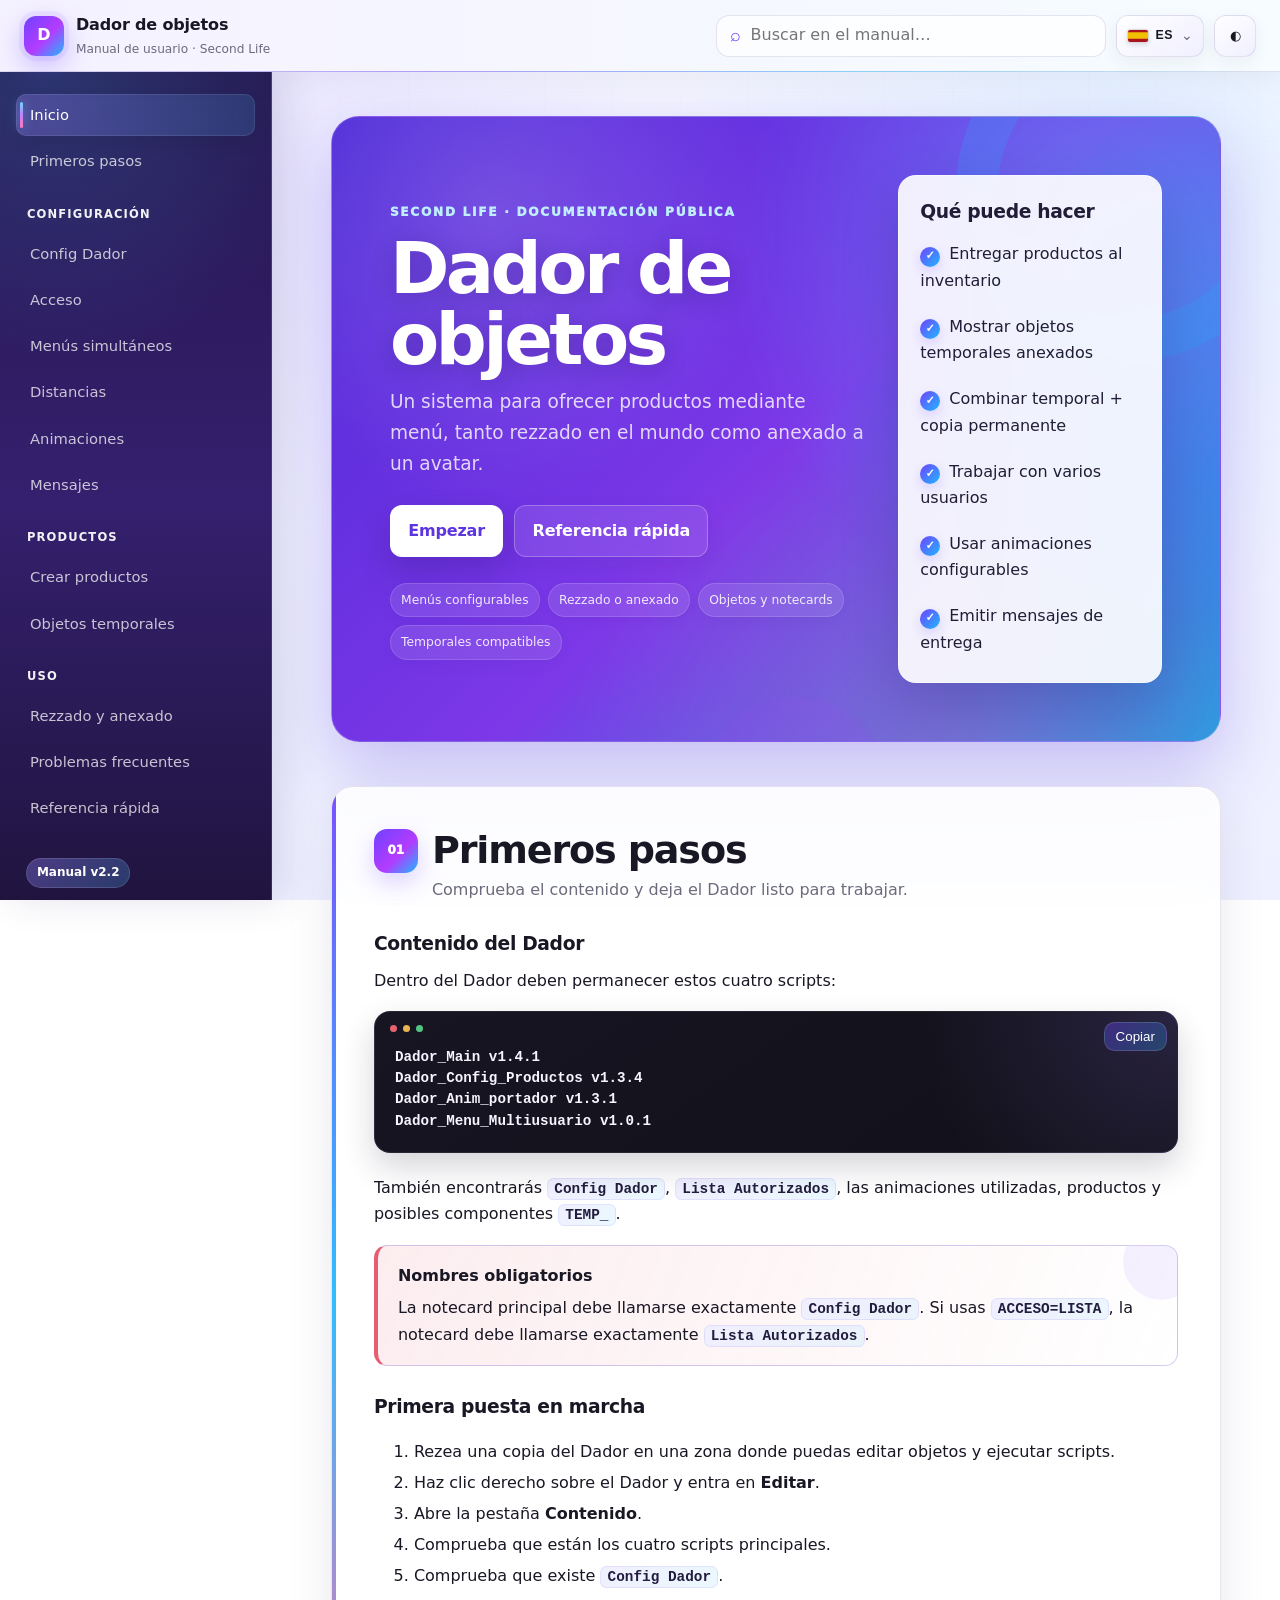
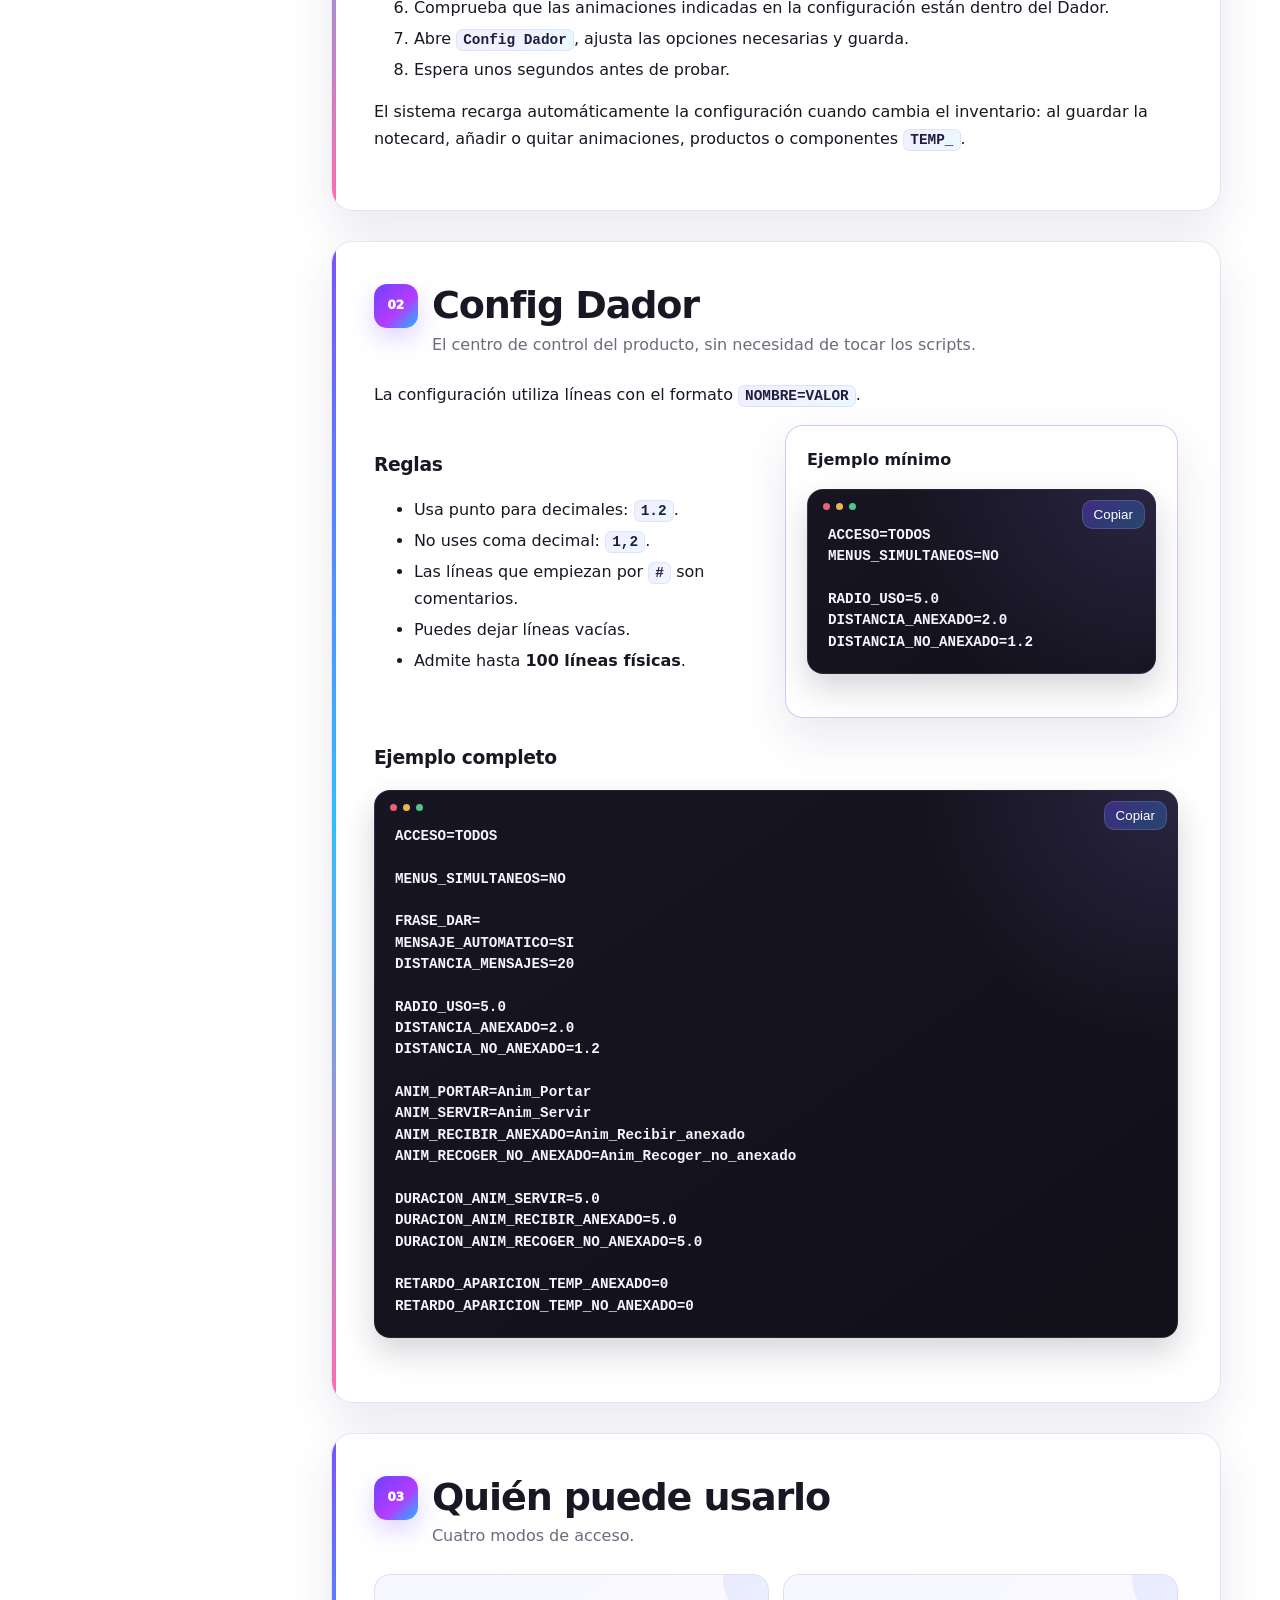
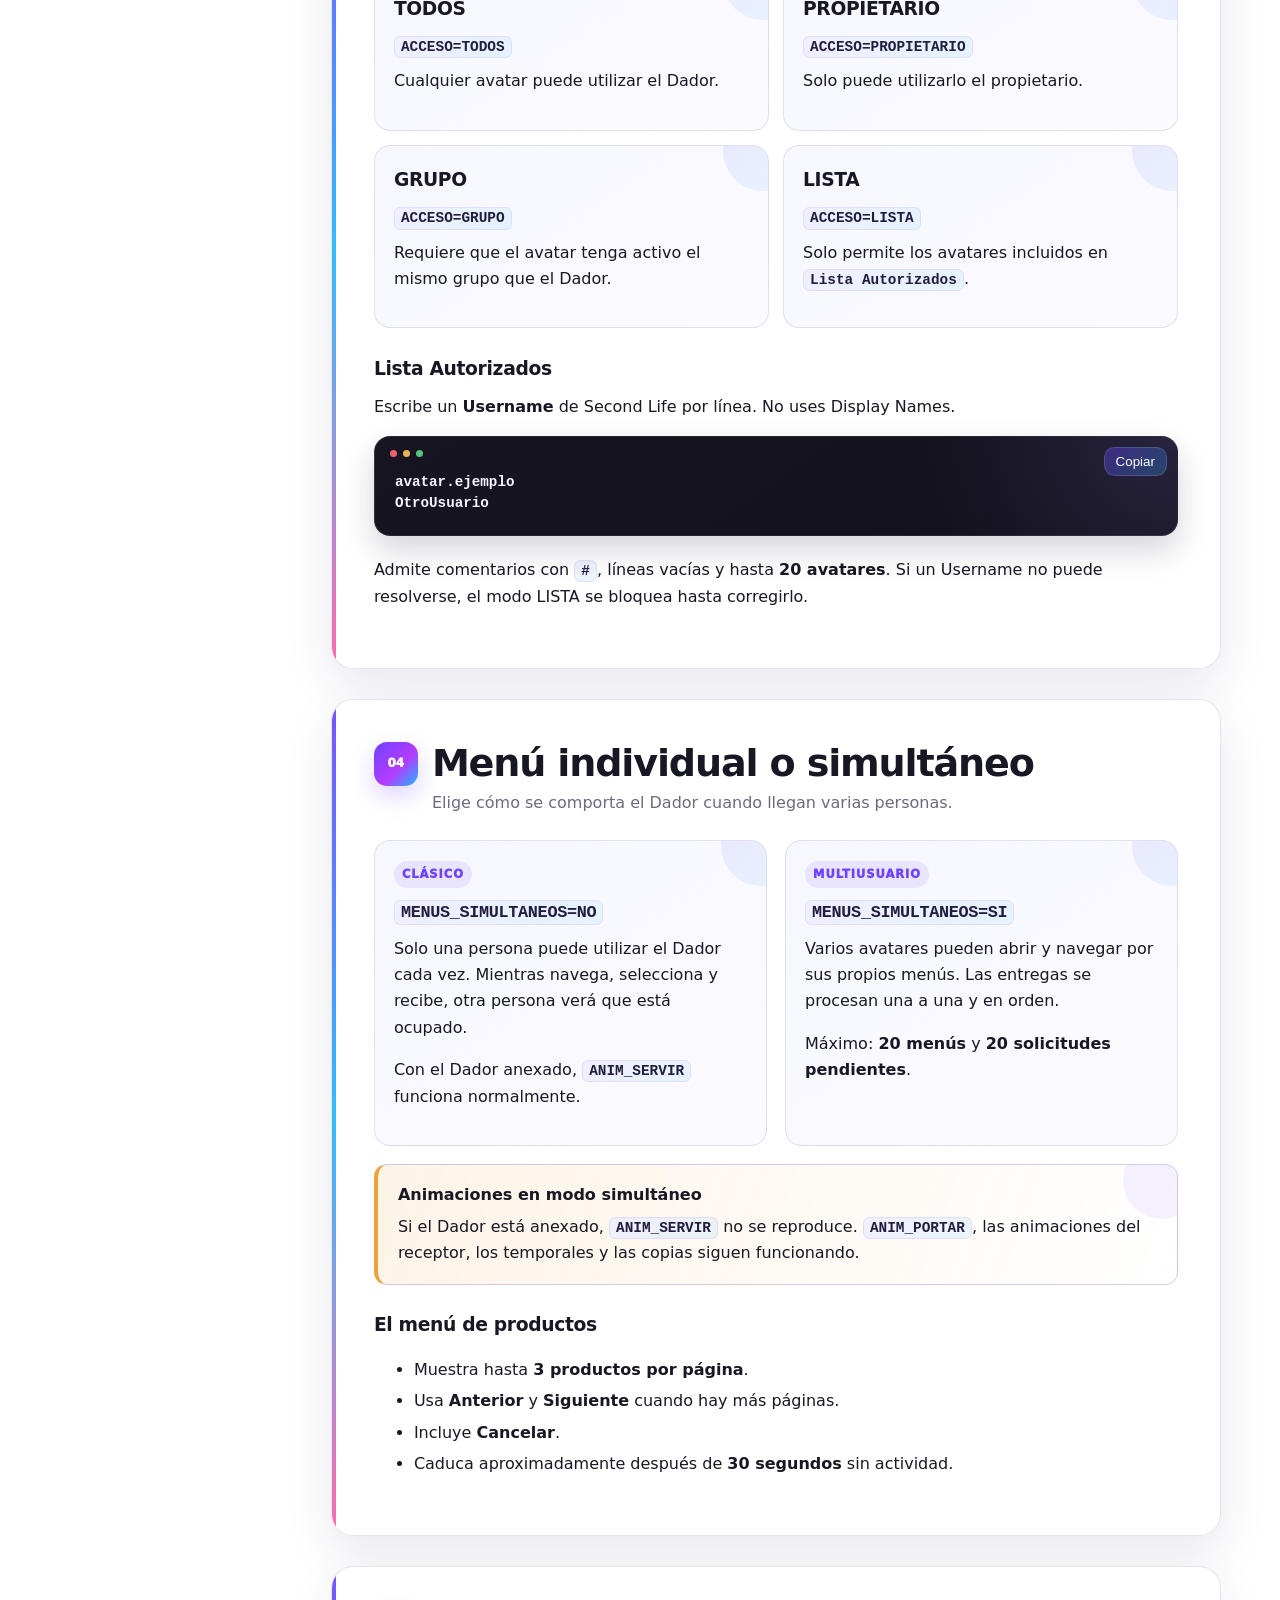
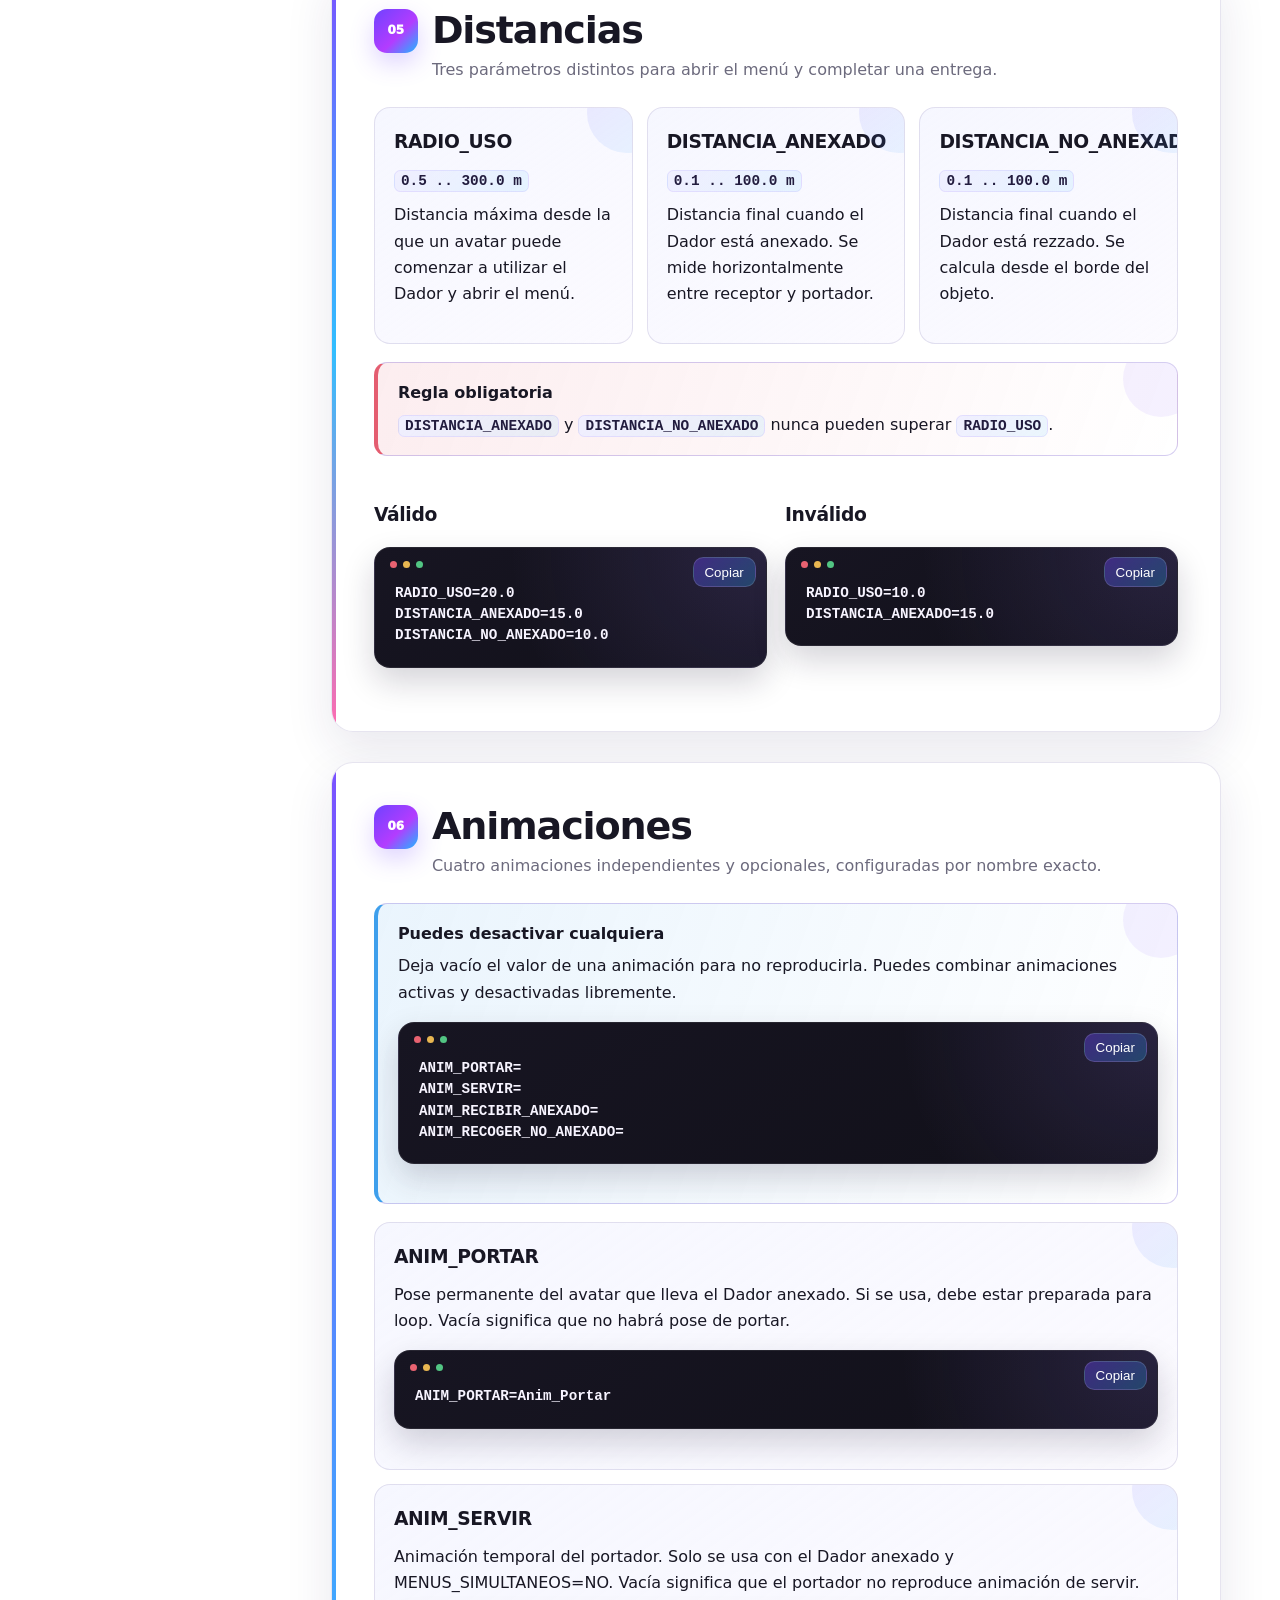
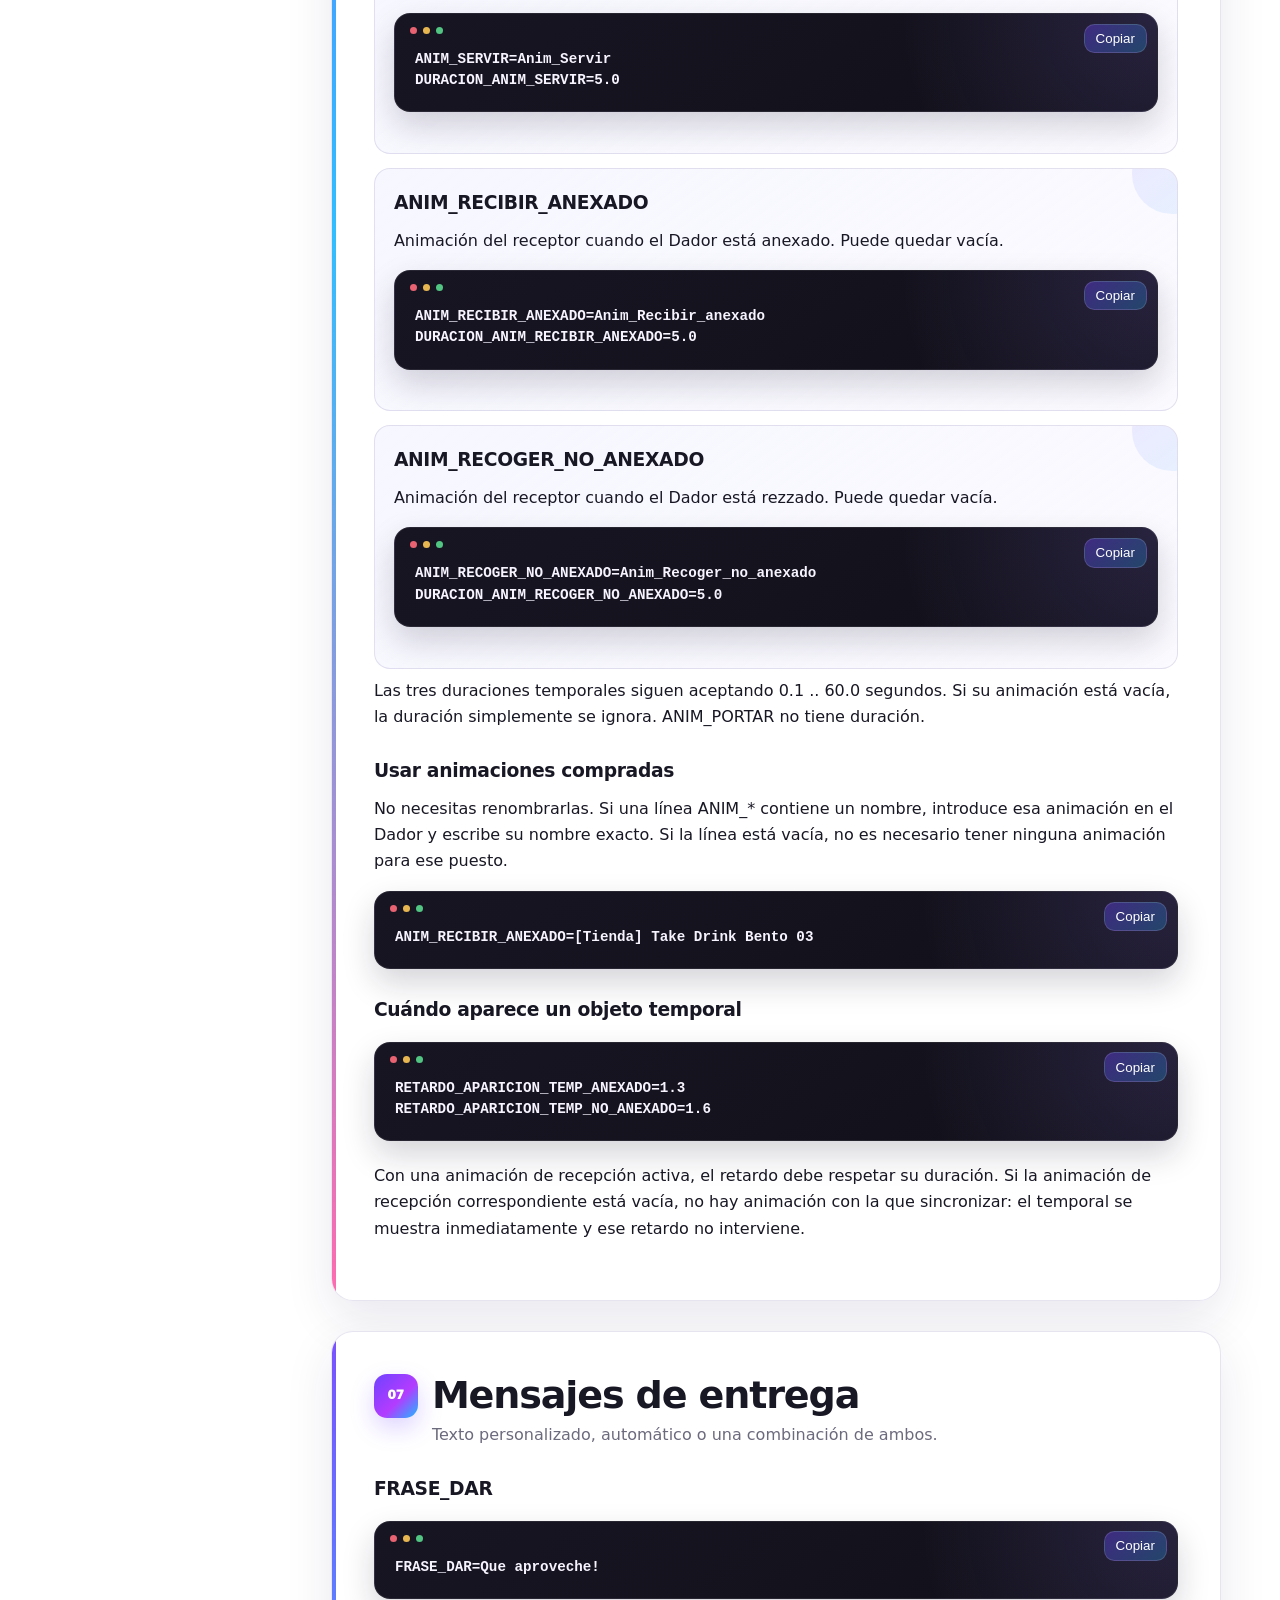
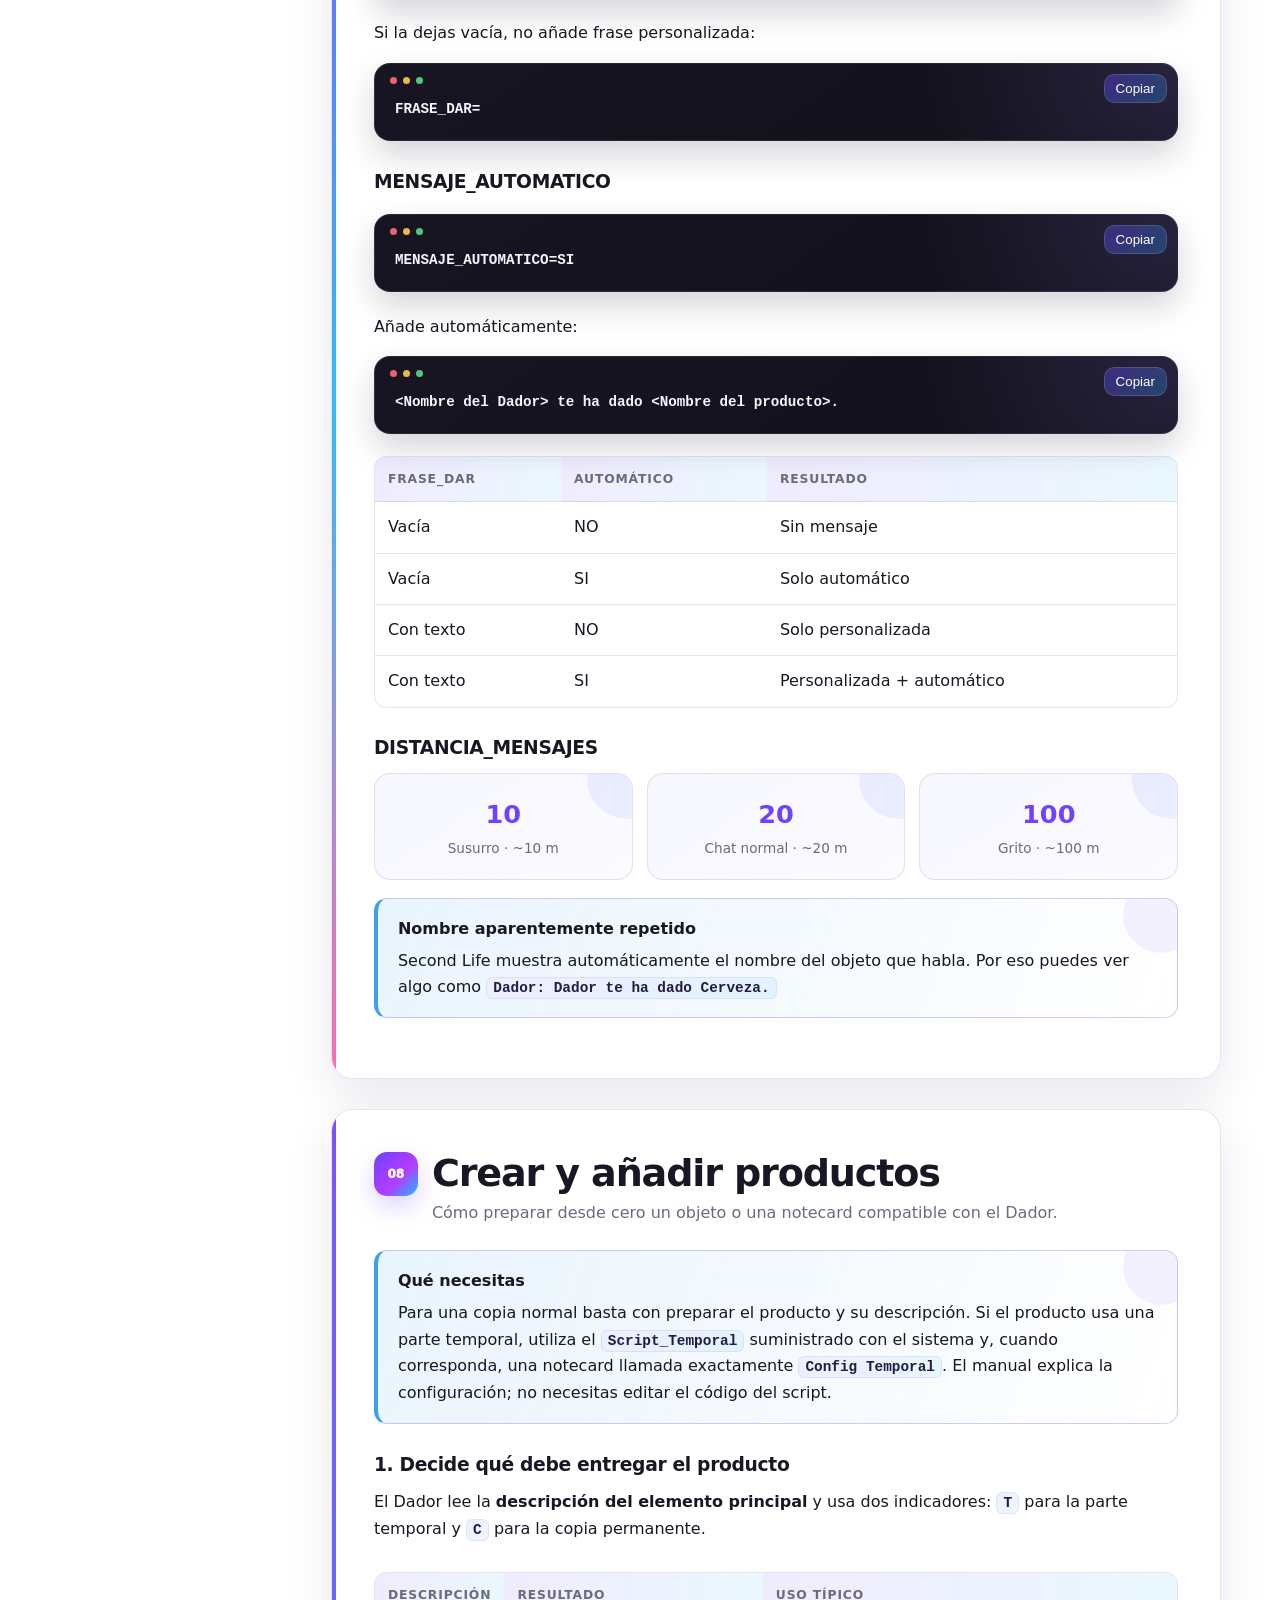
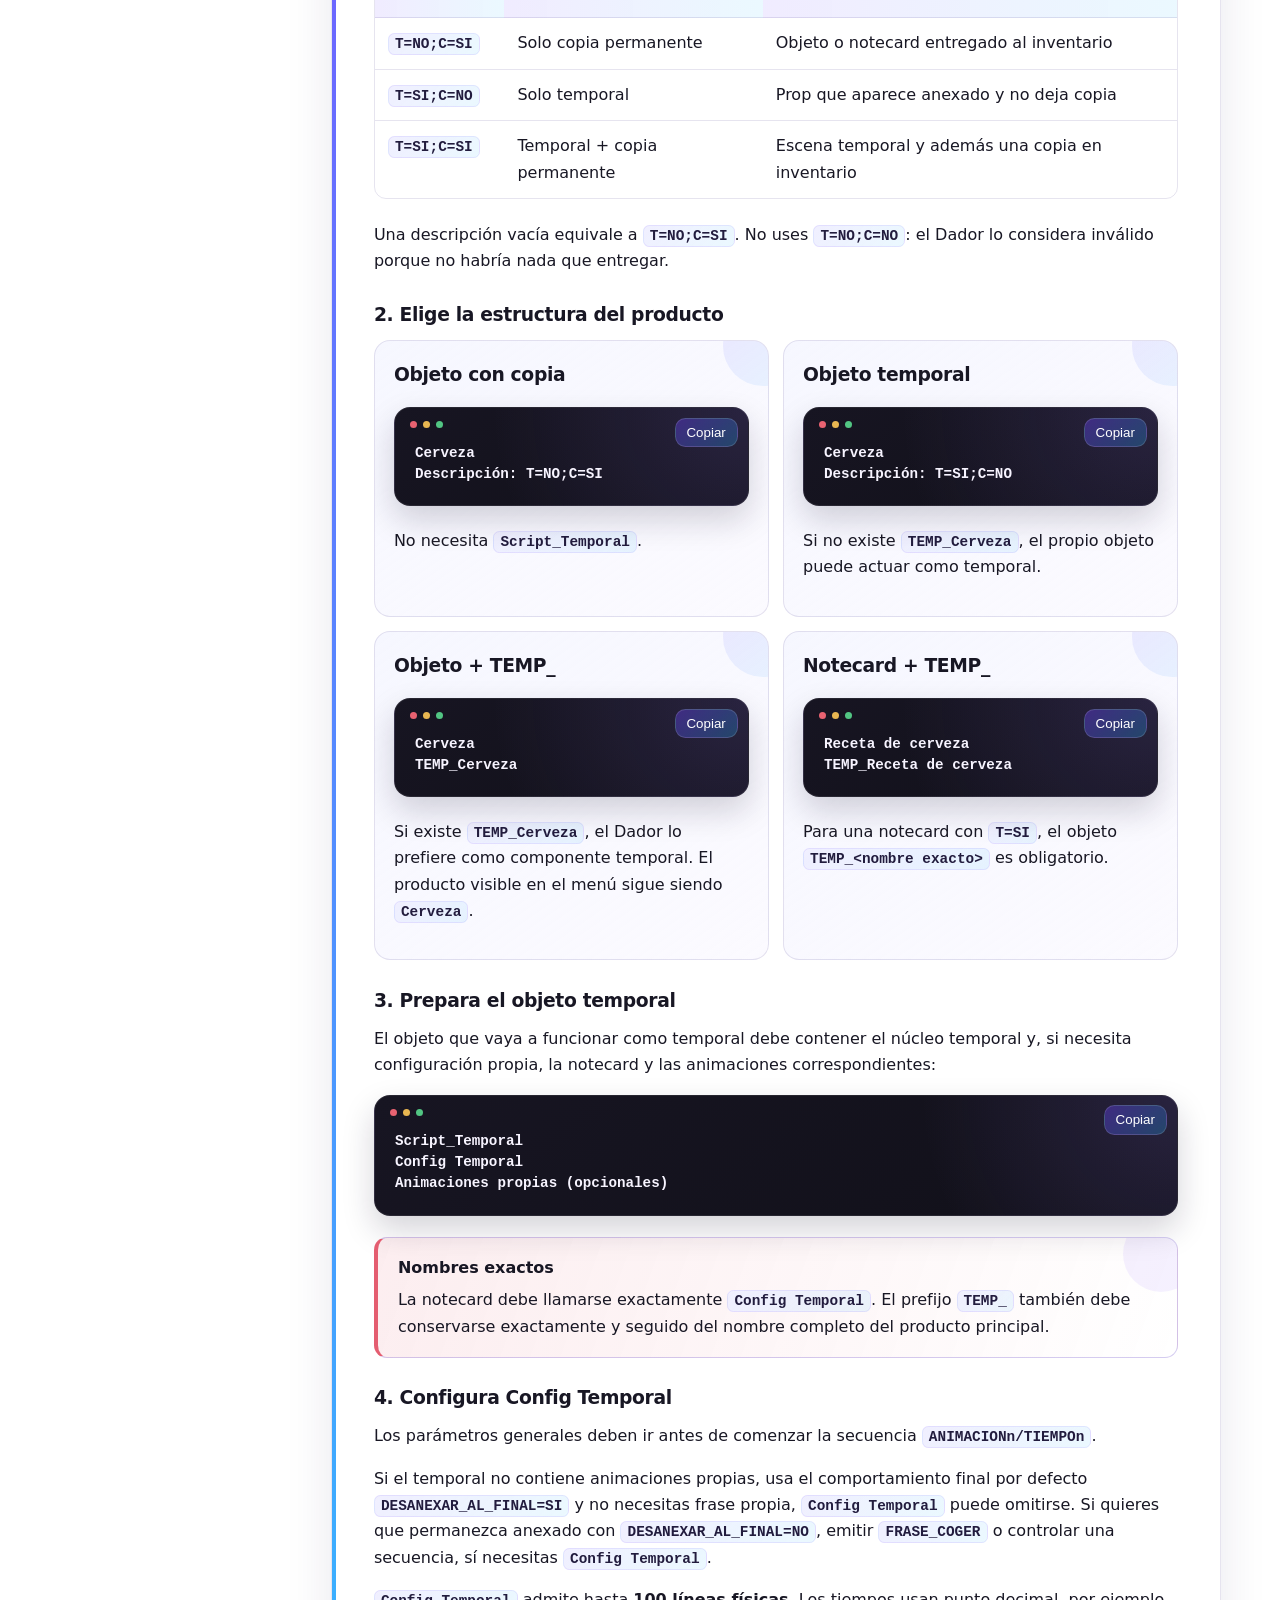
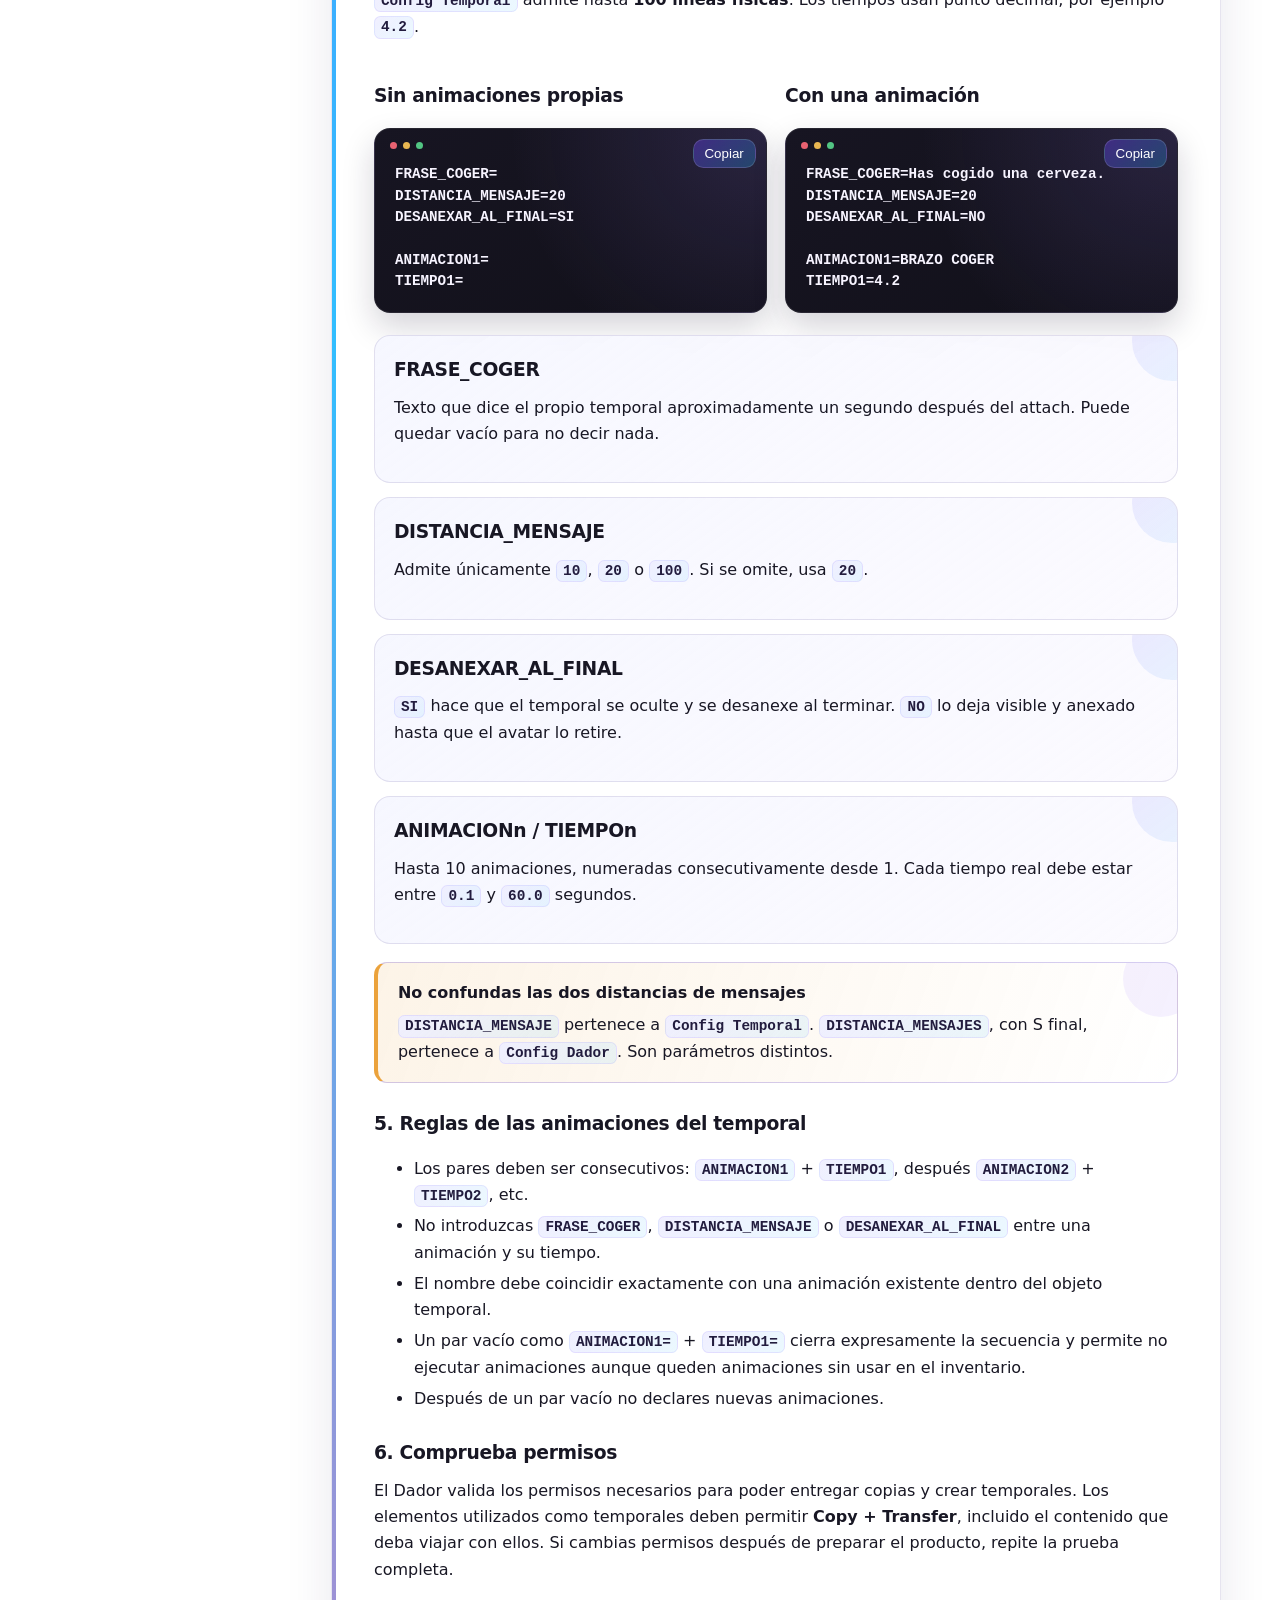
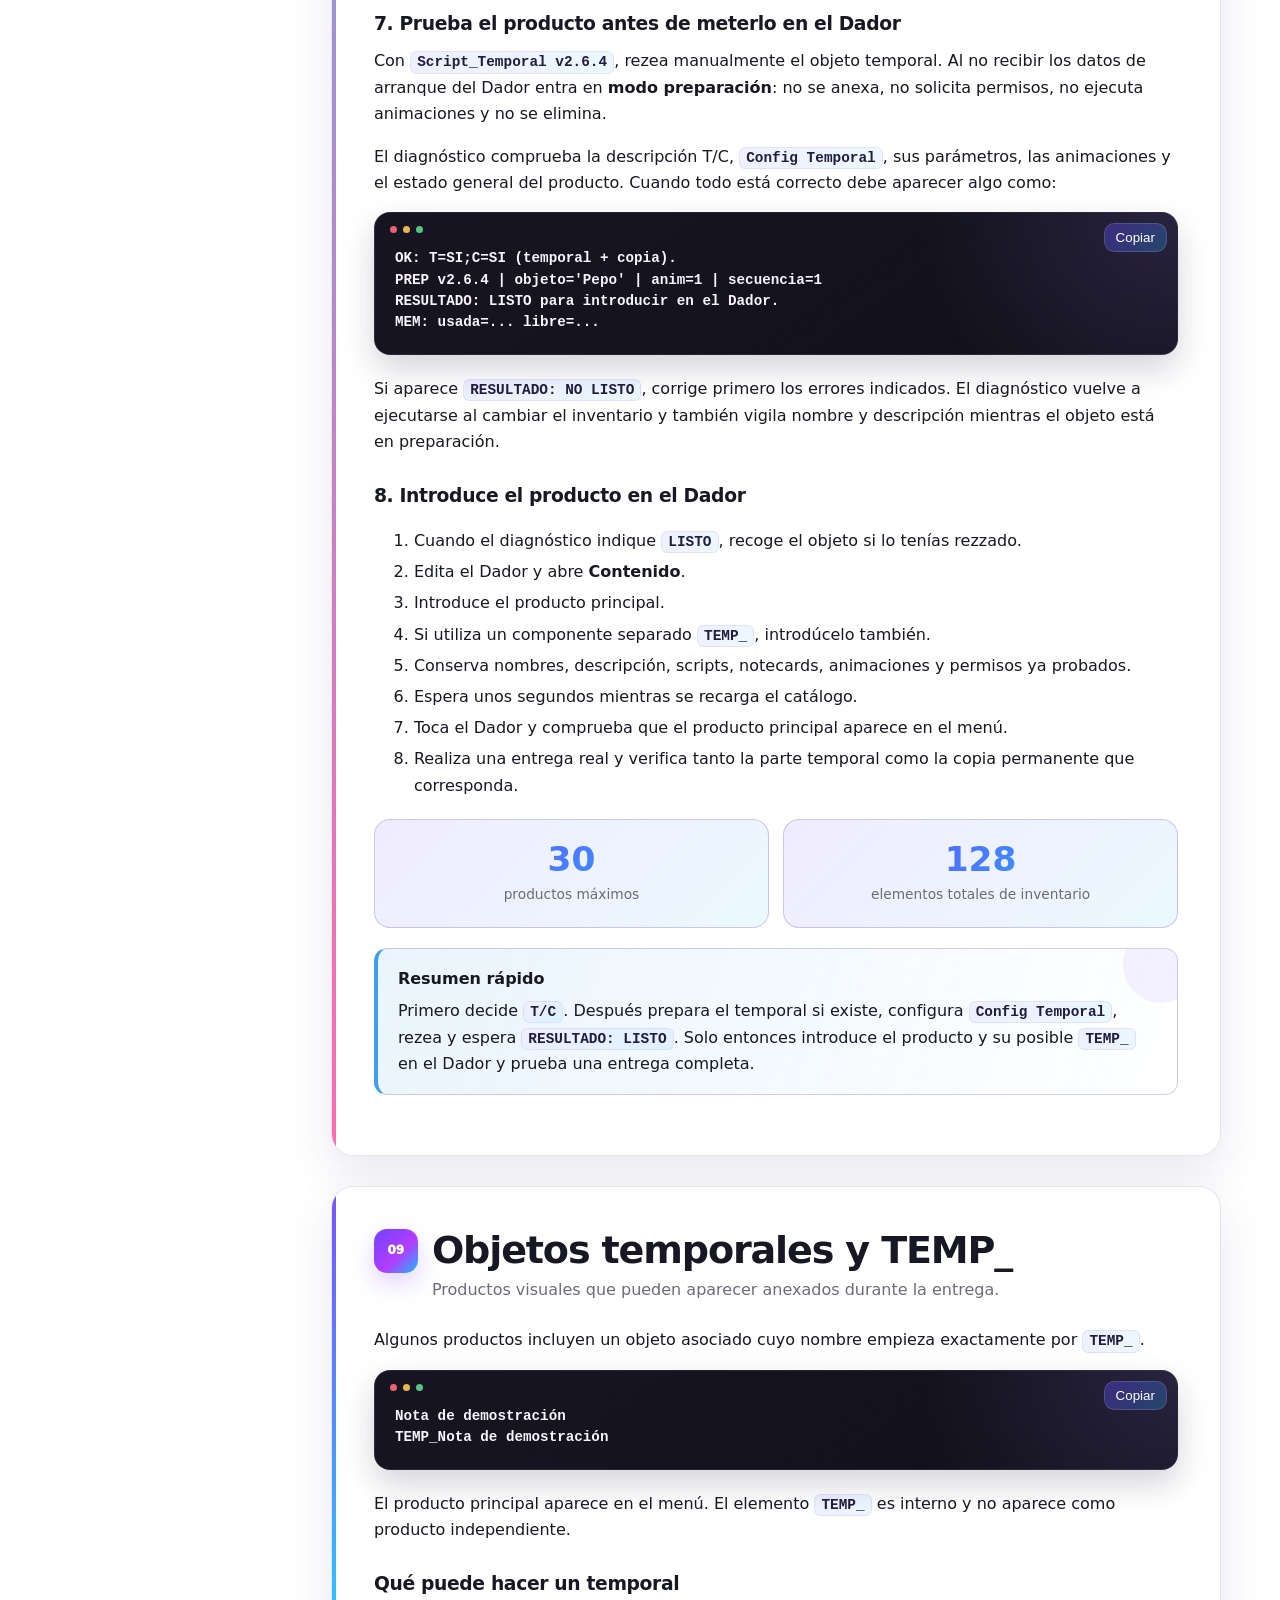
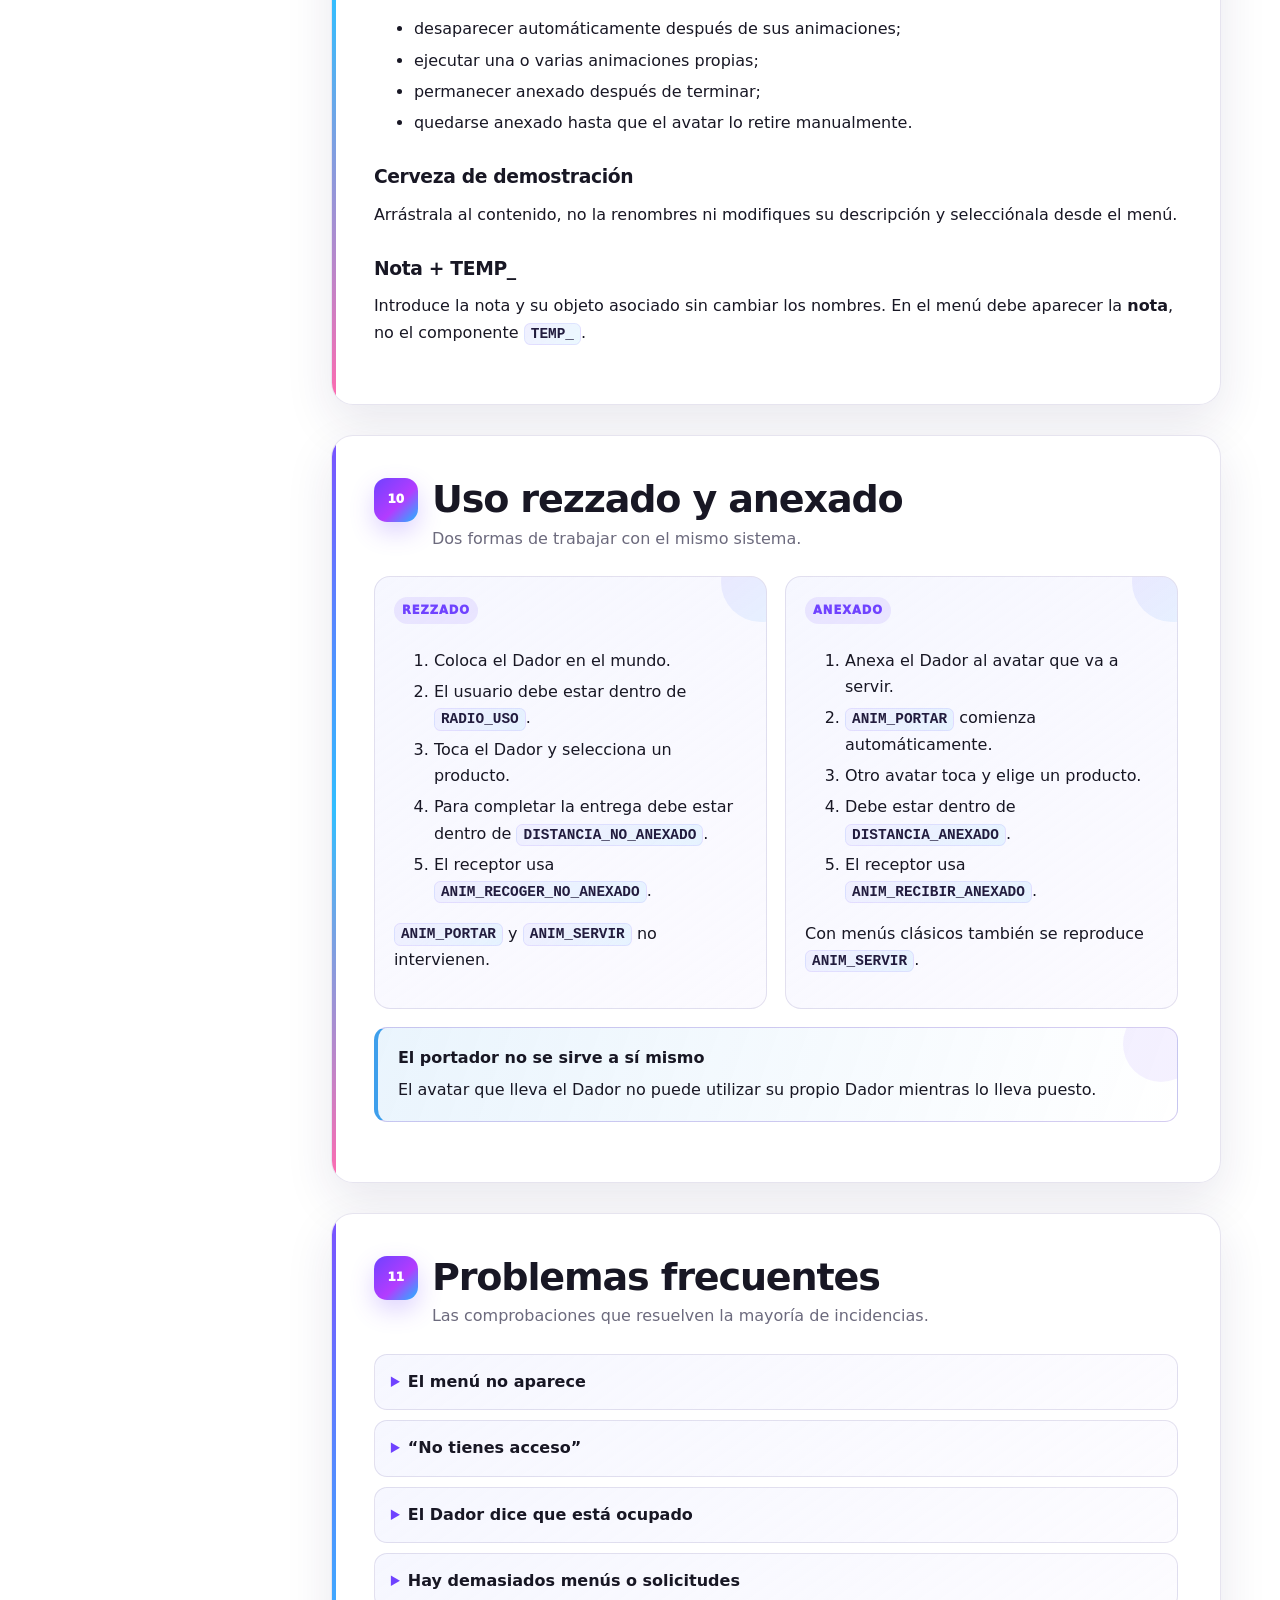
==== commit 86135740: "Manual v2.2: completar reglas de Config Temporal (index.html)" ====
--- a/docs/index.html
+++ b/docs/index.html
@@ -411,6 +411,8 @@
 
         <h3>4. Configura Config Temporal</h3>
         <p>Los parámetros generales deben ir antes de comenzar la secuencia <code>ANIMACIONn/TIEMPOn</code>.</p>
+        <p>Si el temporal no contiene animaciones propias, usa el comportamiento final por defecto <code>DESANEXAR_AL_FINAL=SI</code> y no necesitas frase propia, <code>Config Temporal</code> puede omitirse. Si quieres que permanezca anexado con <code>DESANEXAR_AL_FINAL=NO</code>, emitir <code>FRASE_COGER</code> o controlar una secuencia, sí necesitas <code>Config Temporal</code>.</p>
+        <p><code>Config Temporal</code> admite hasta <strong>100 líneas físicas</strong>. Los tiempos usan punto decimal, por ejemplo <code>4.2</code>.</p>
         <div class="two-col">
           <div>
             <h3>Sin animaciones propias</h3>
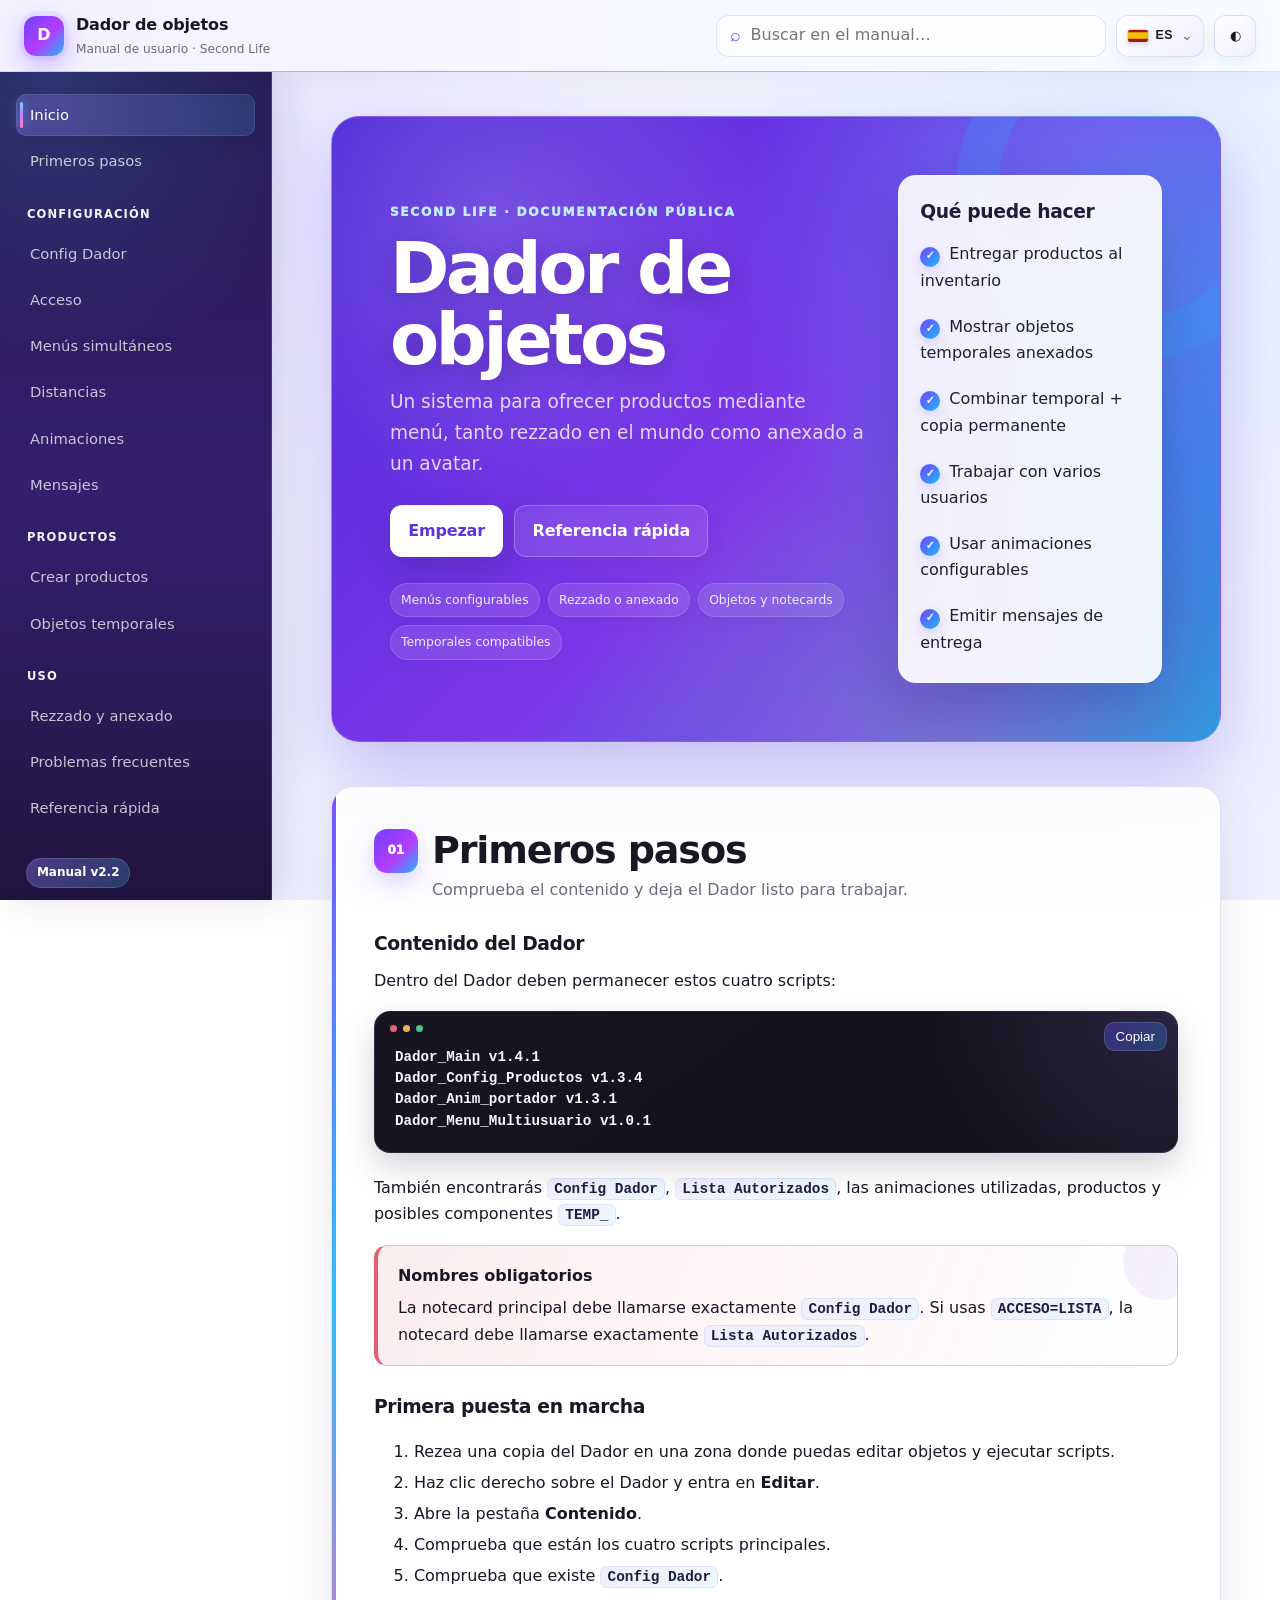
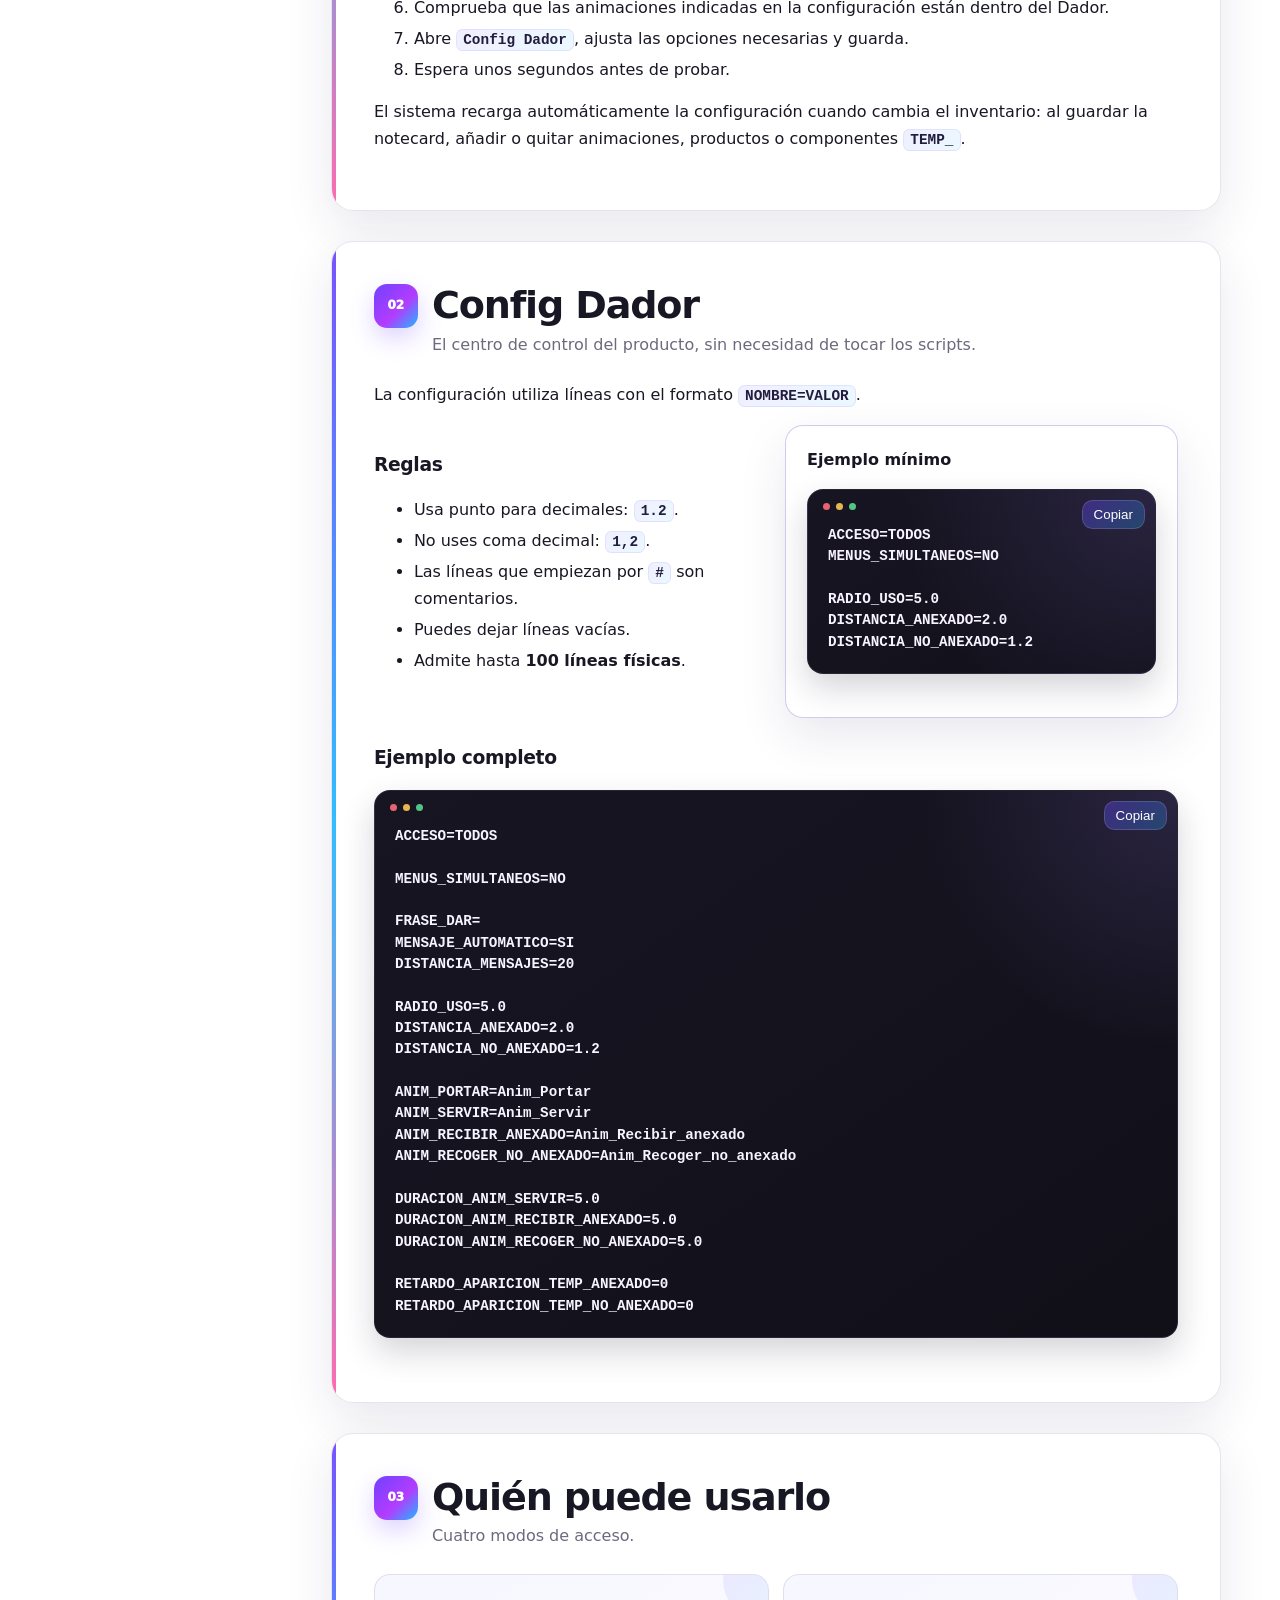
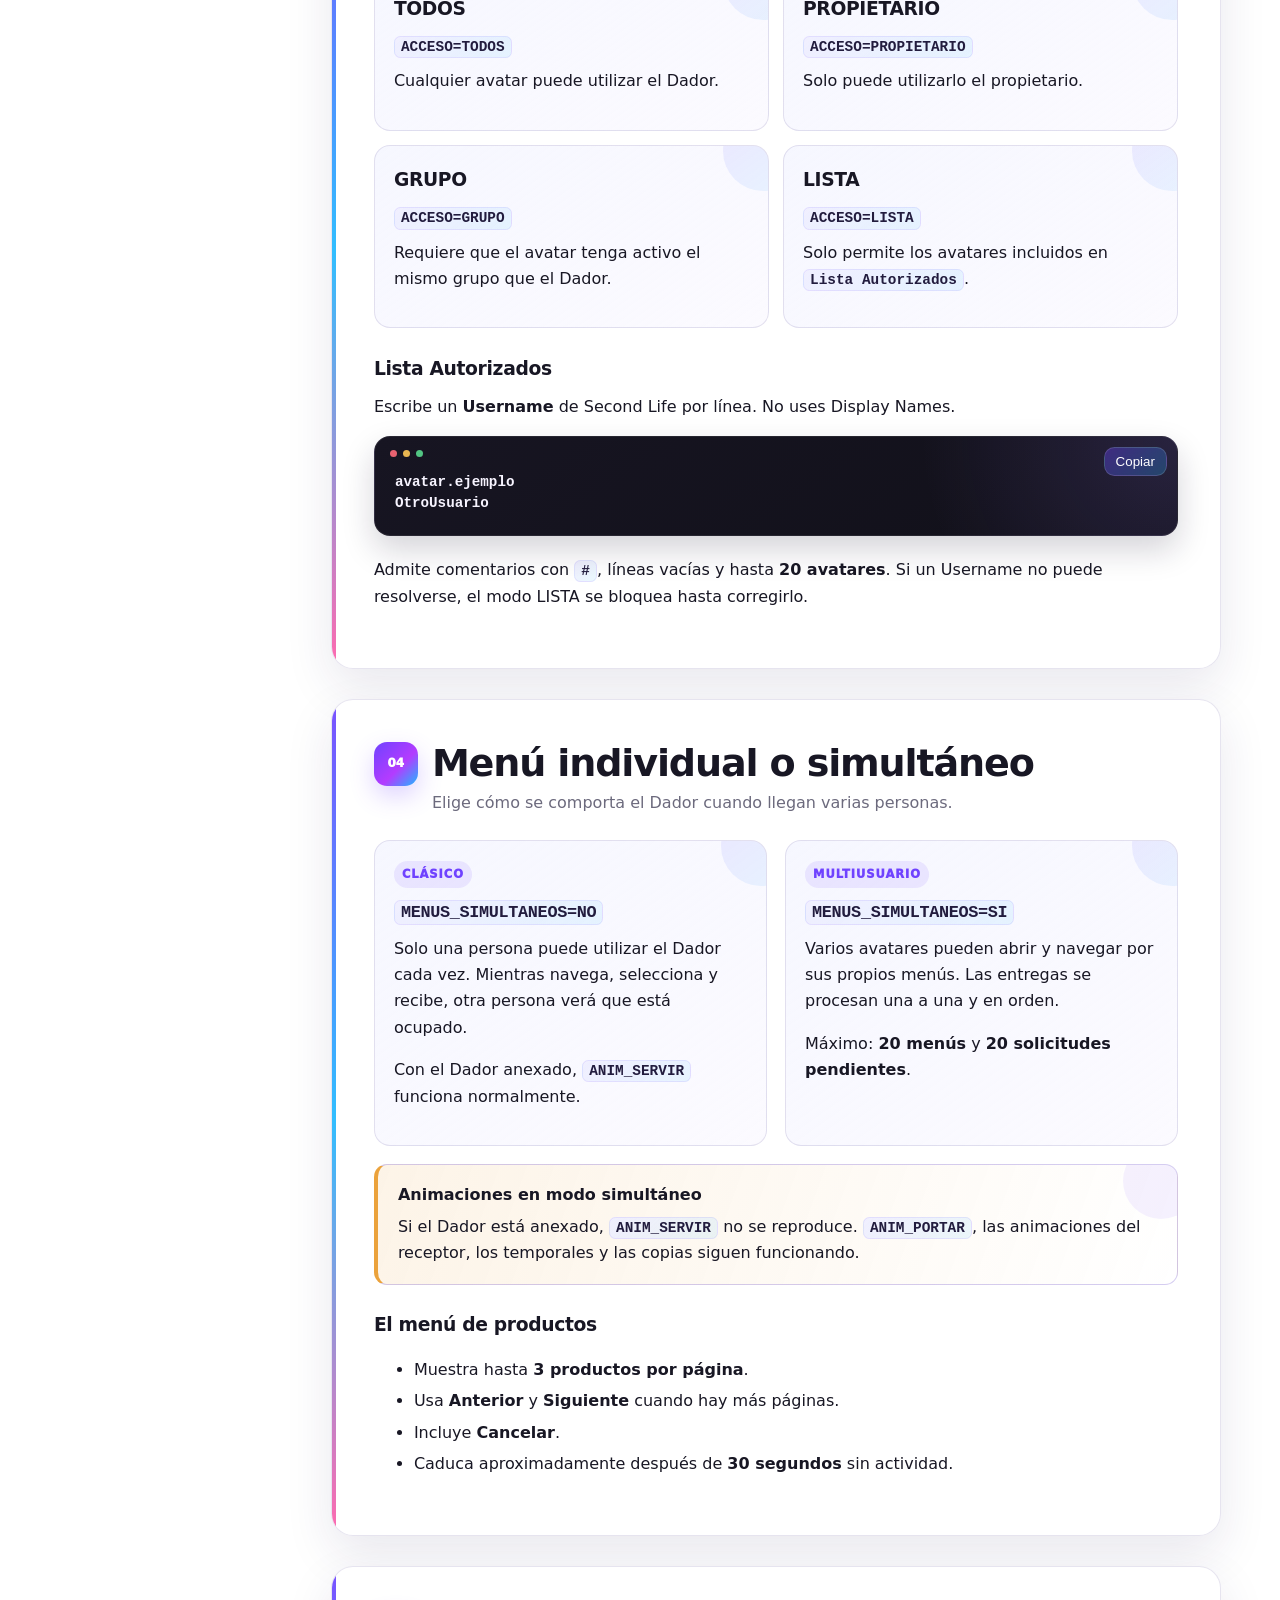
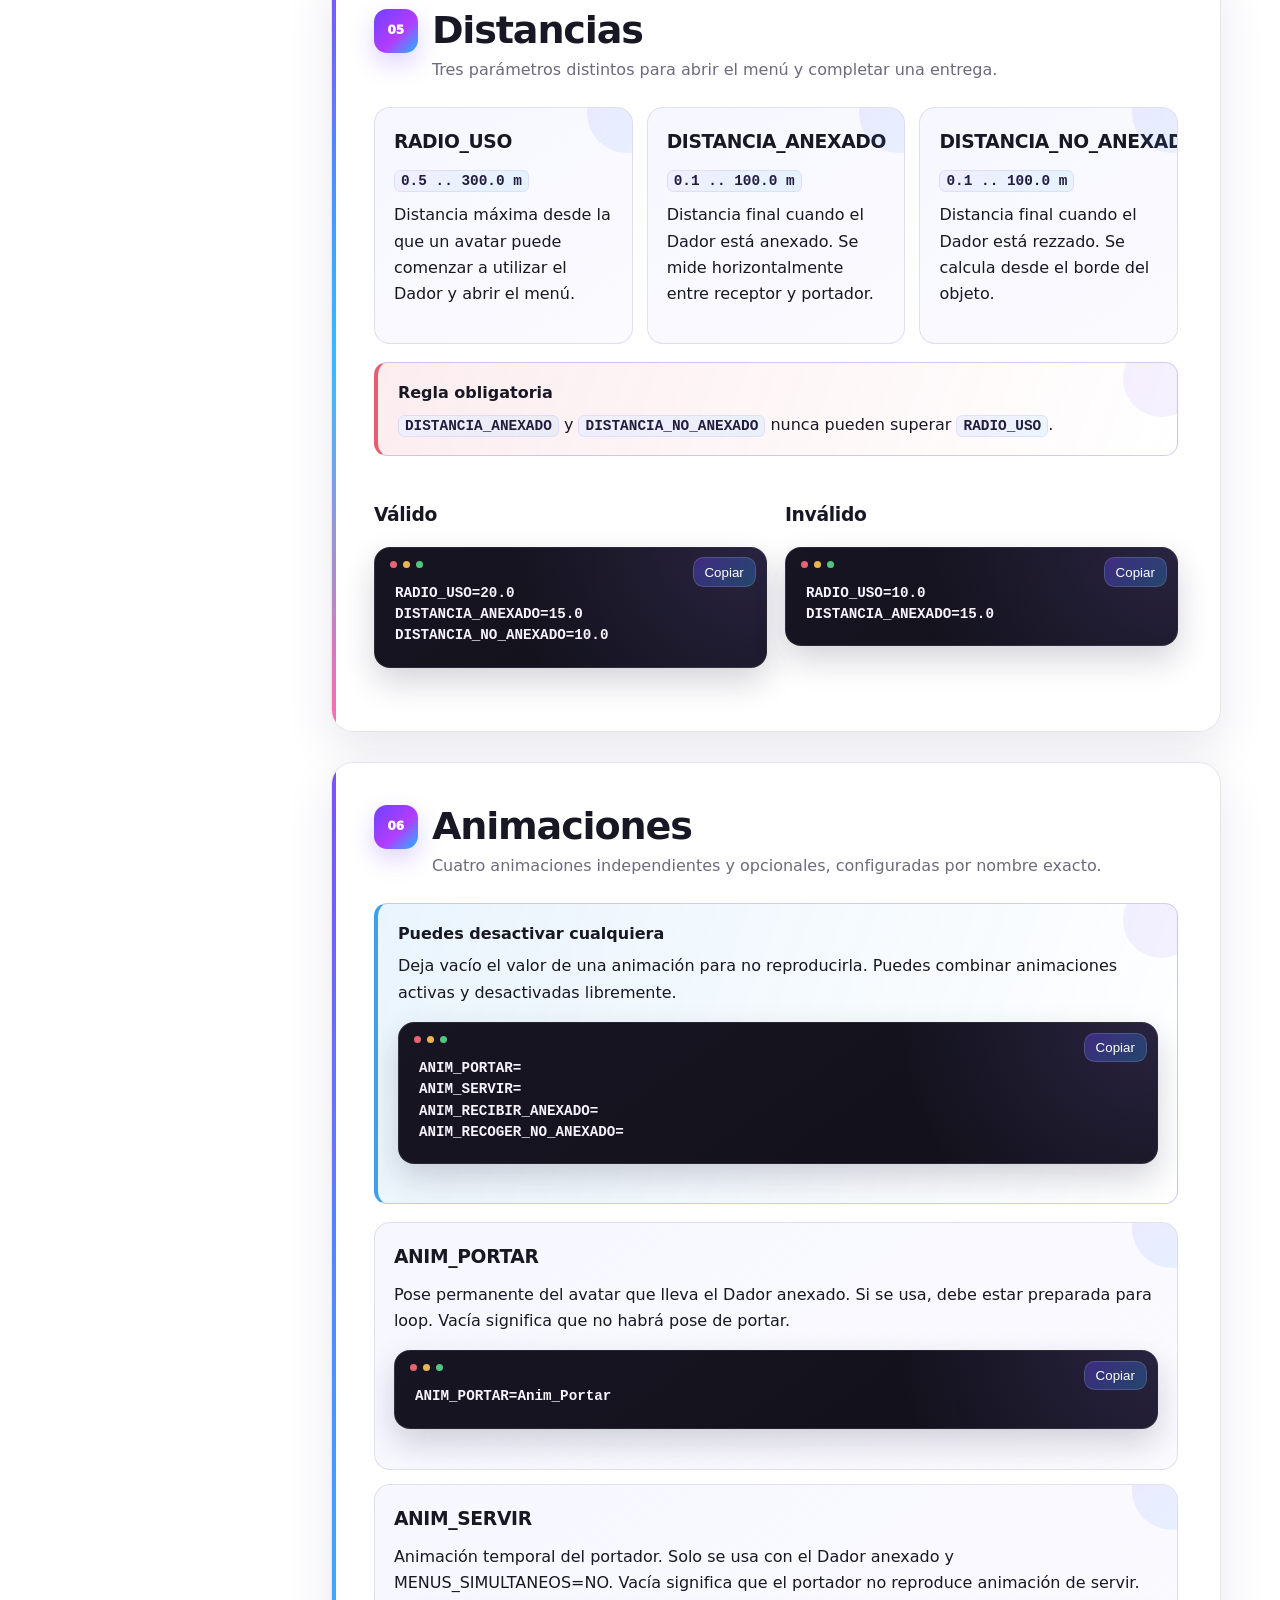
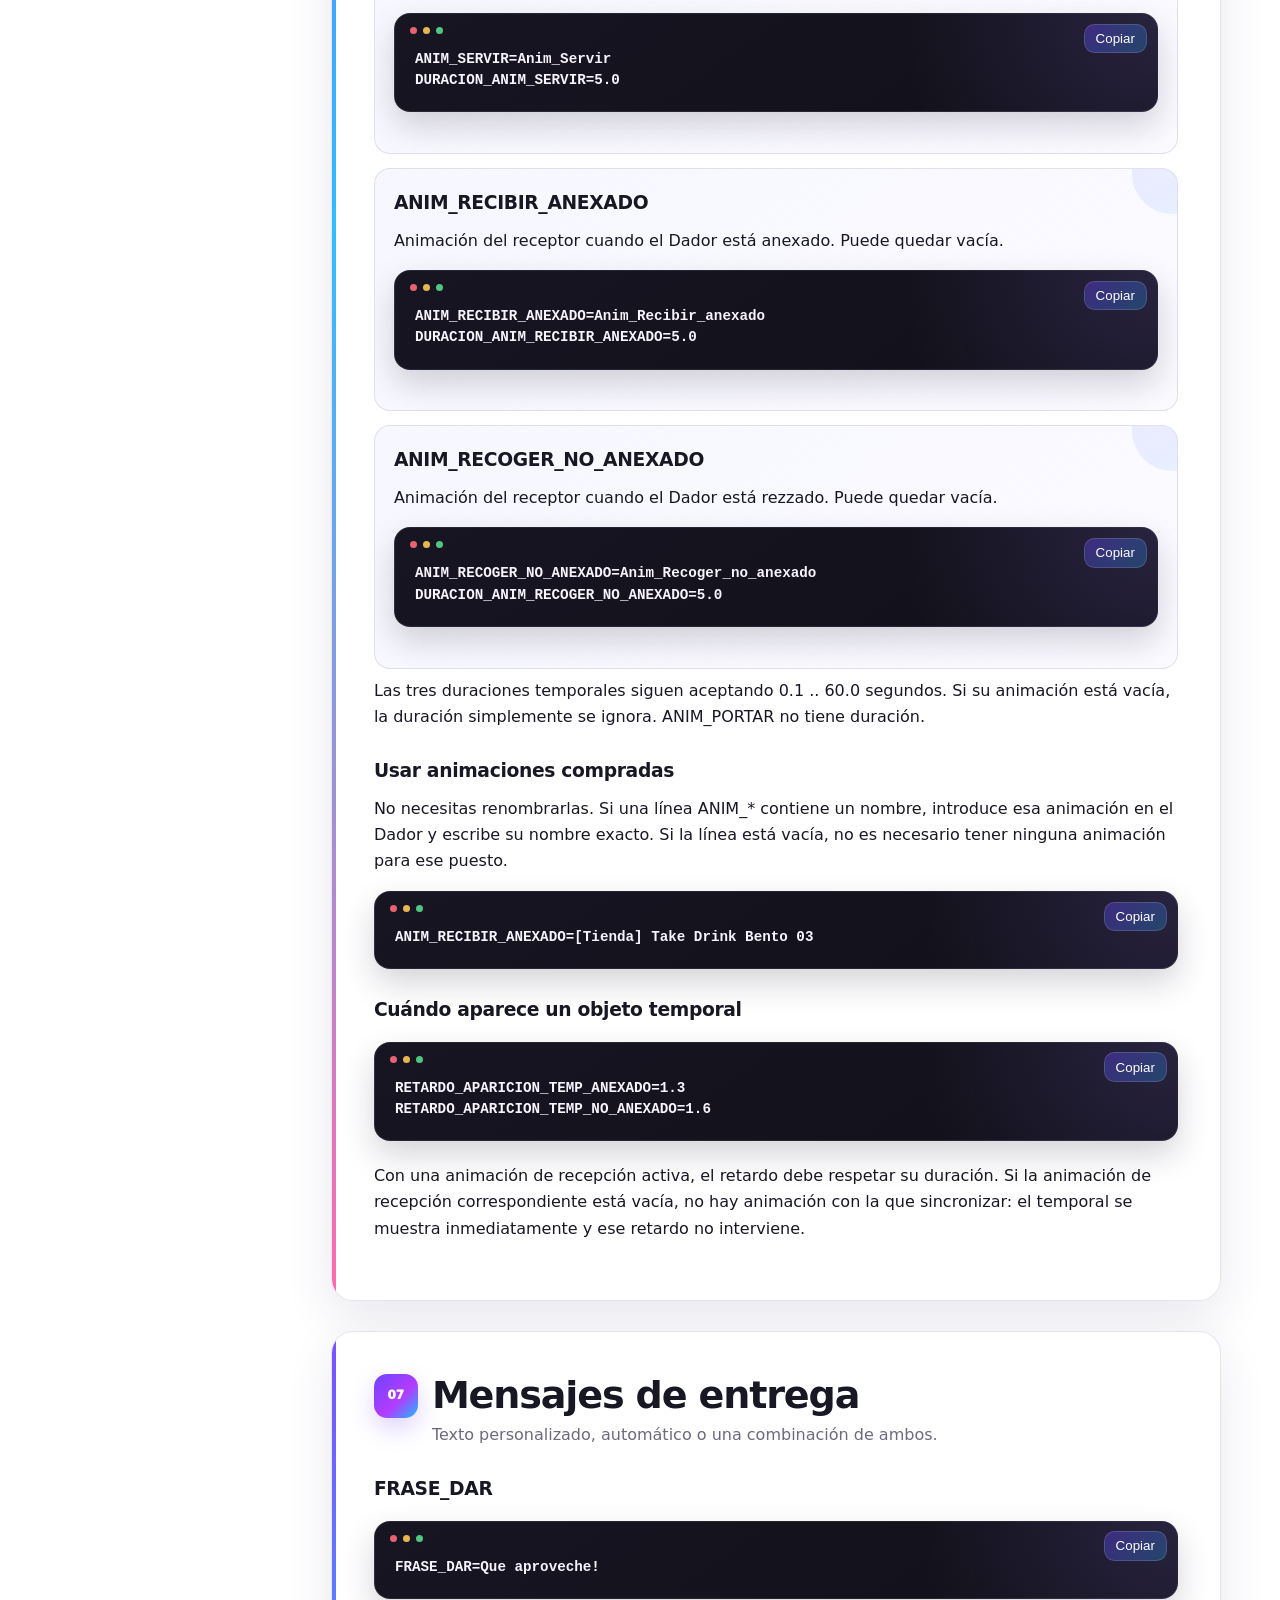
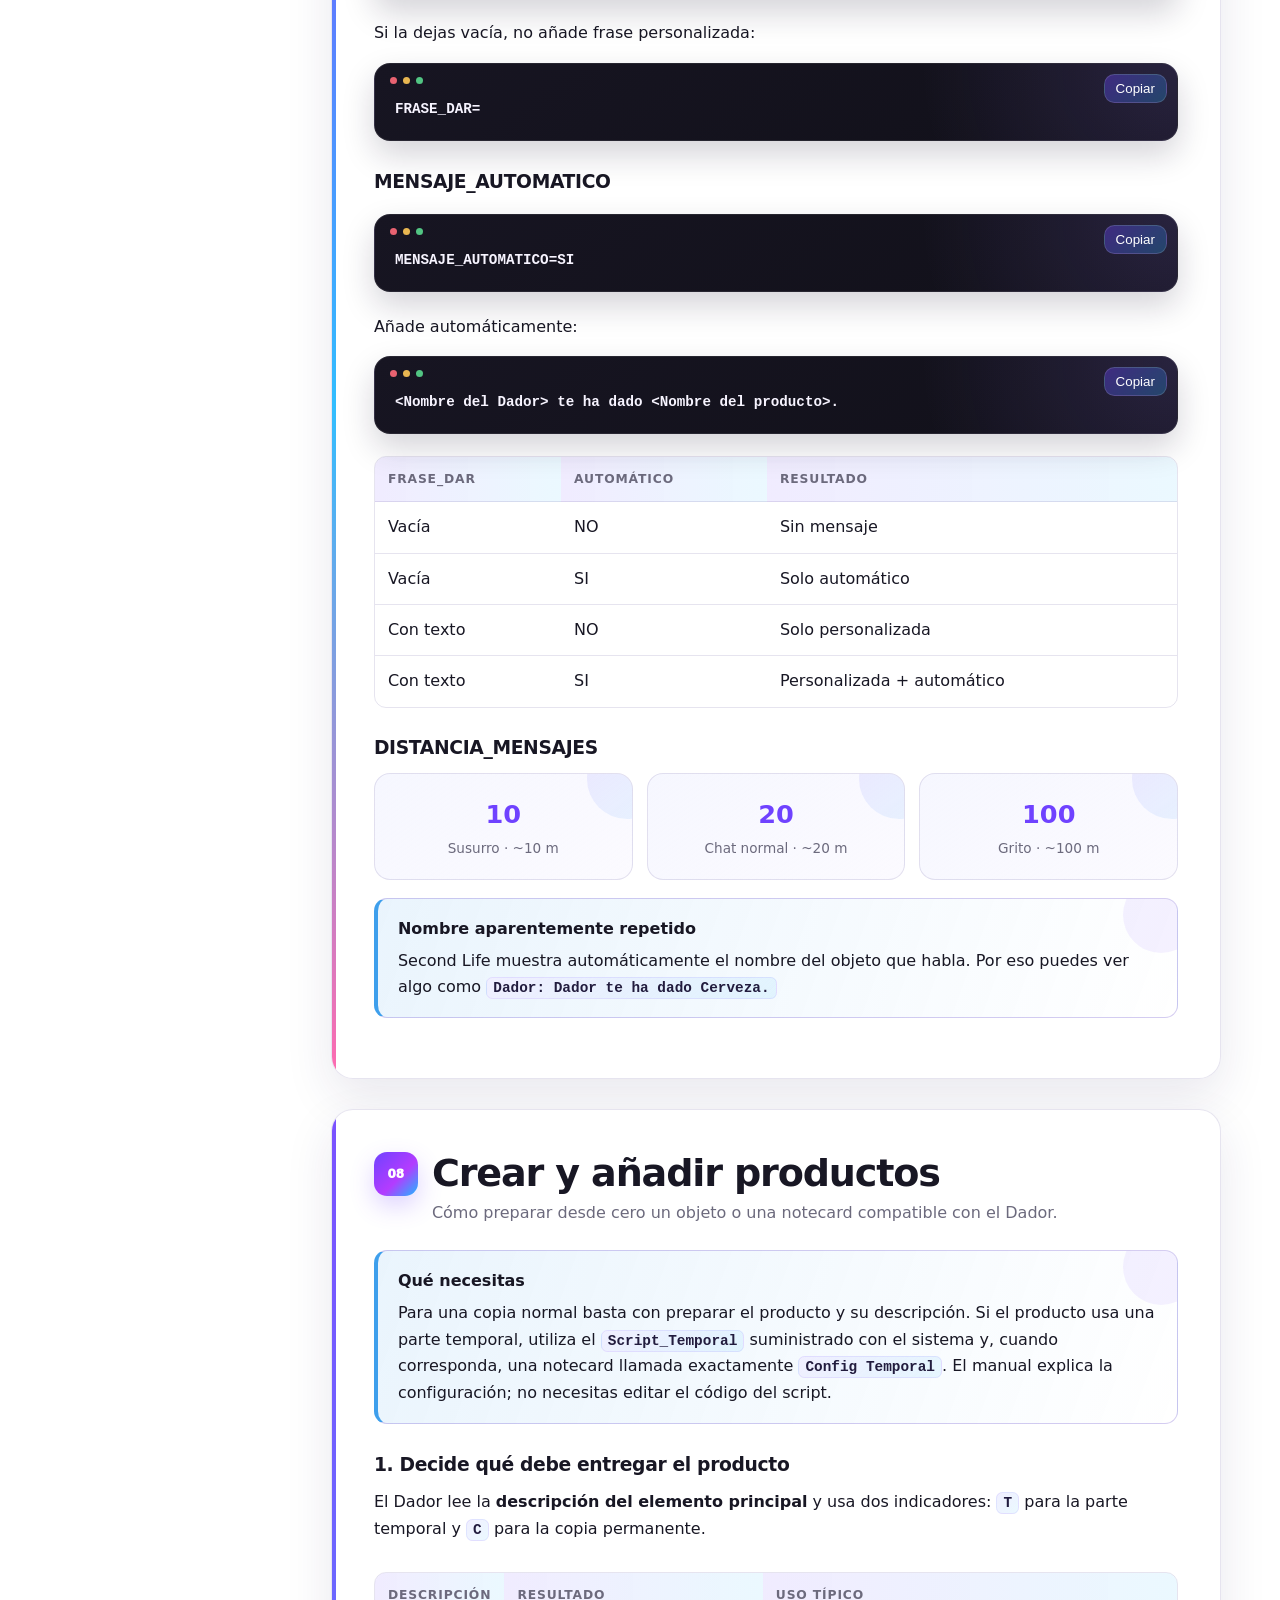
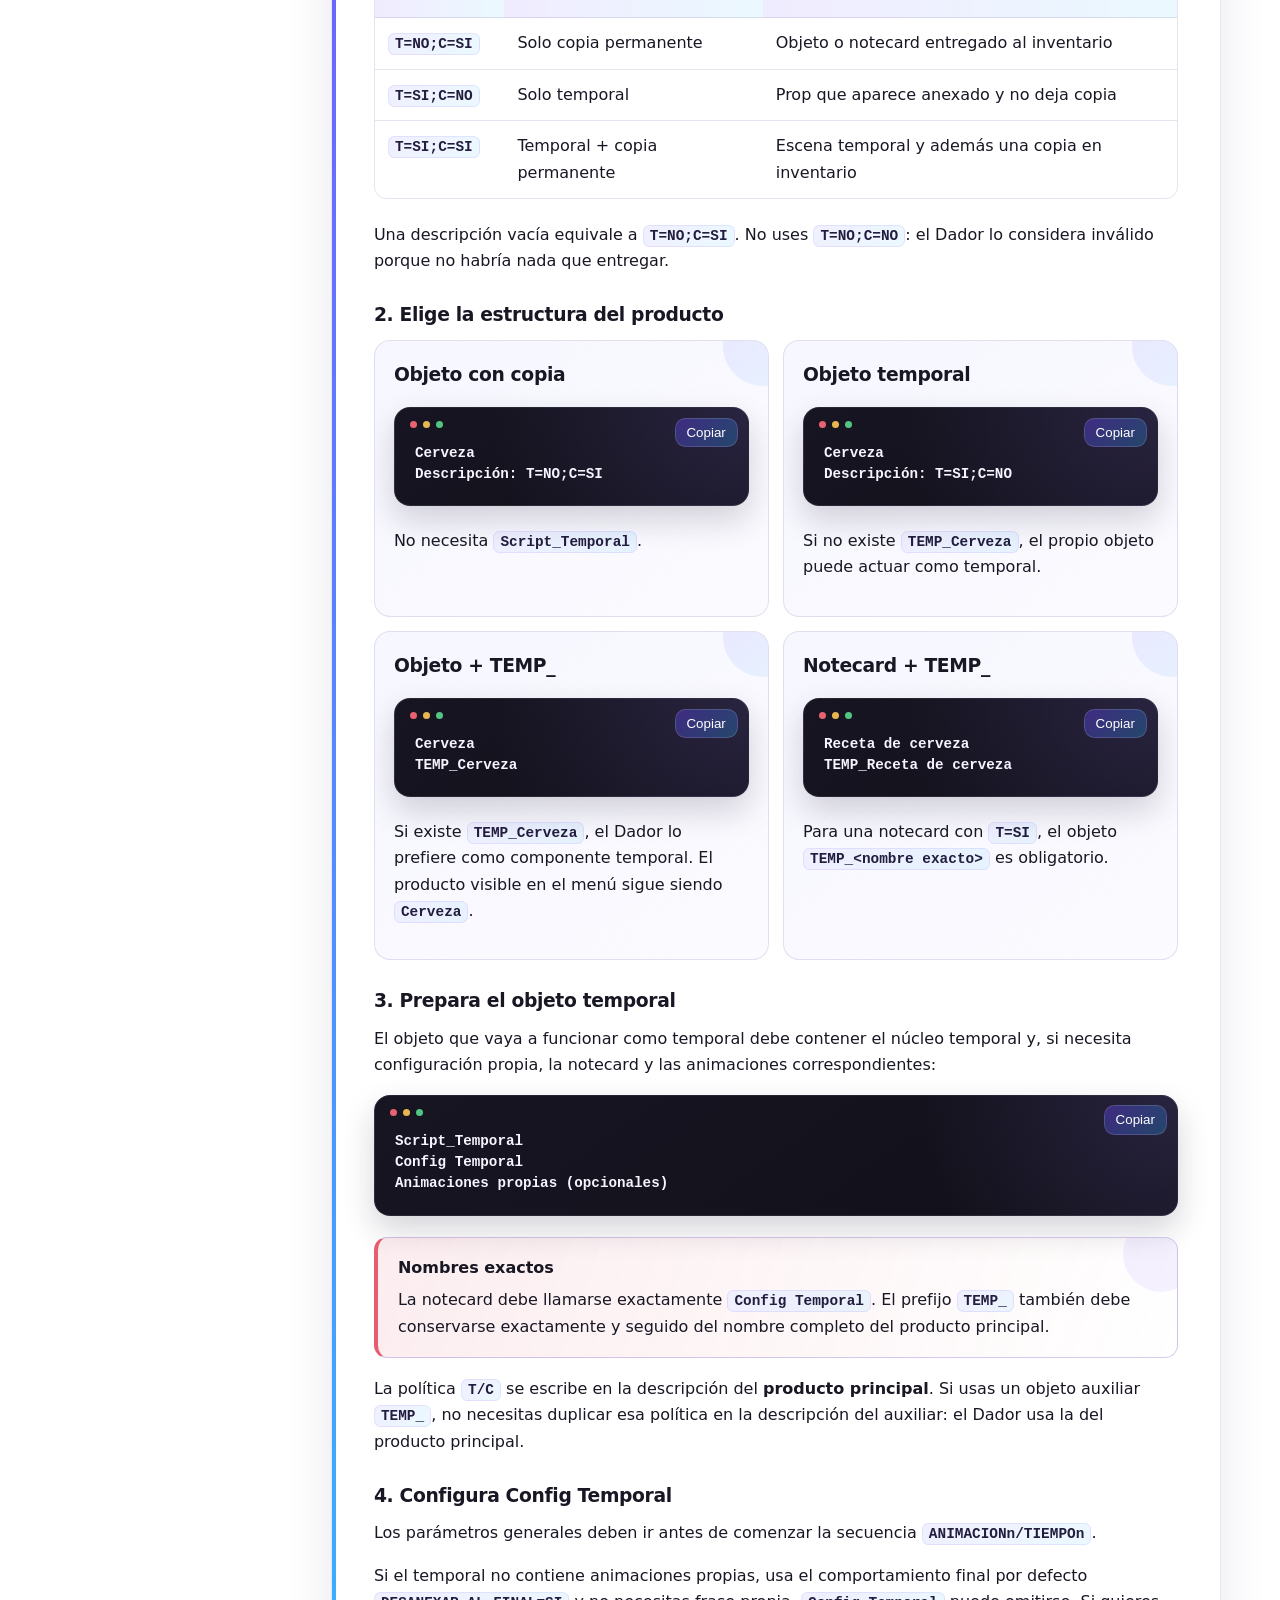
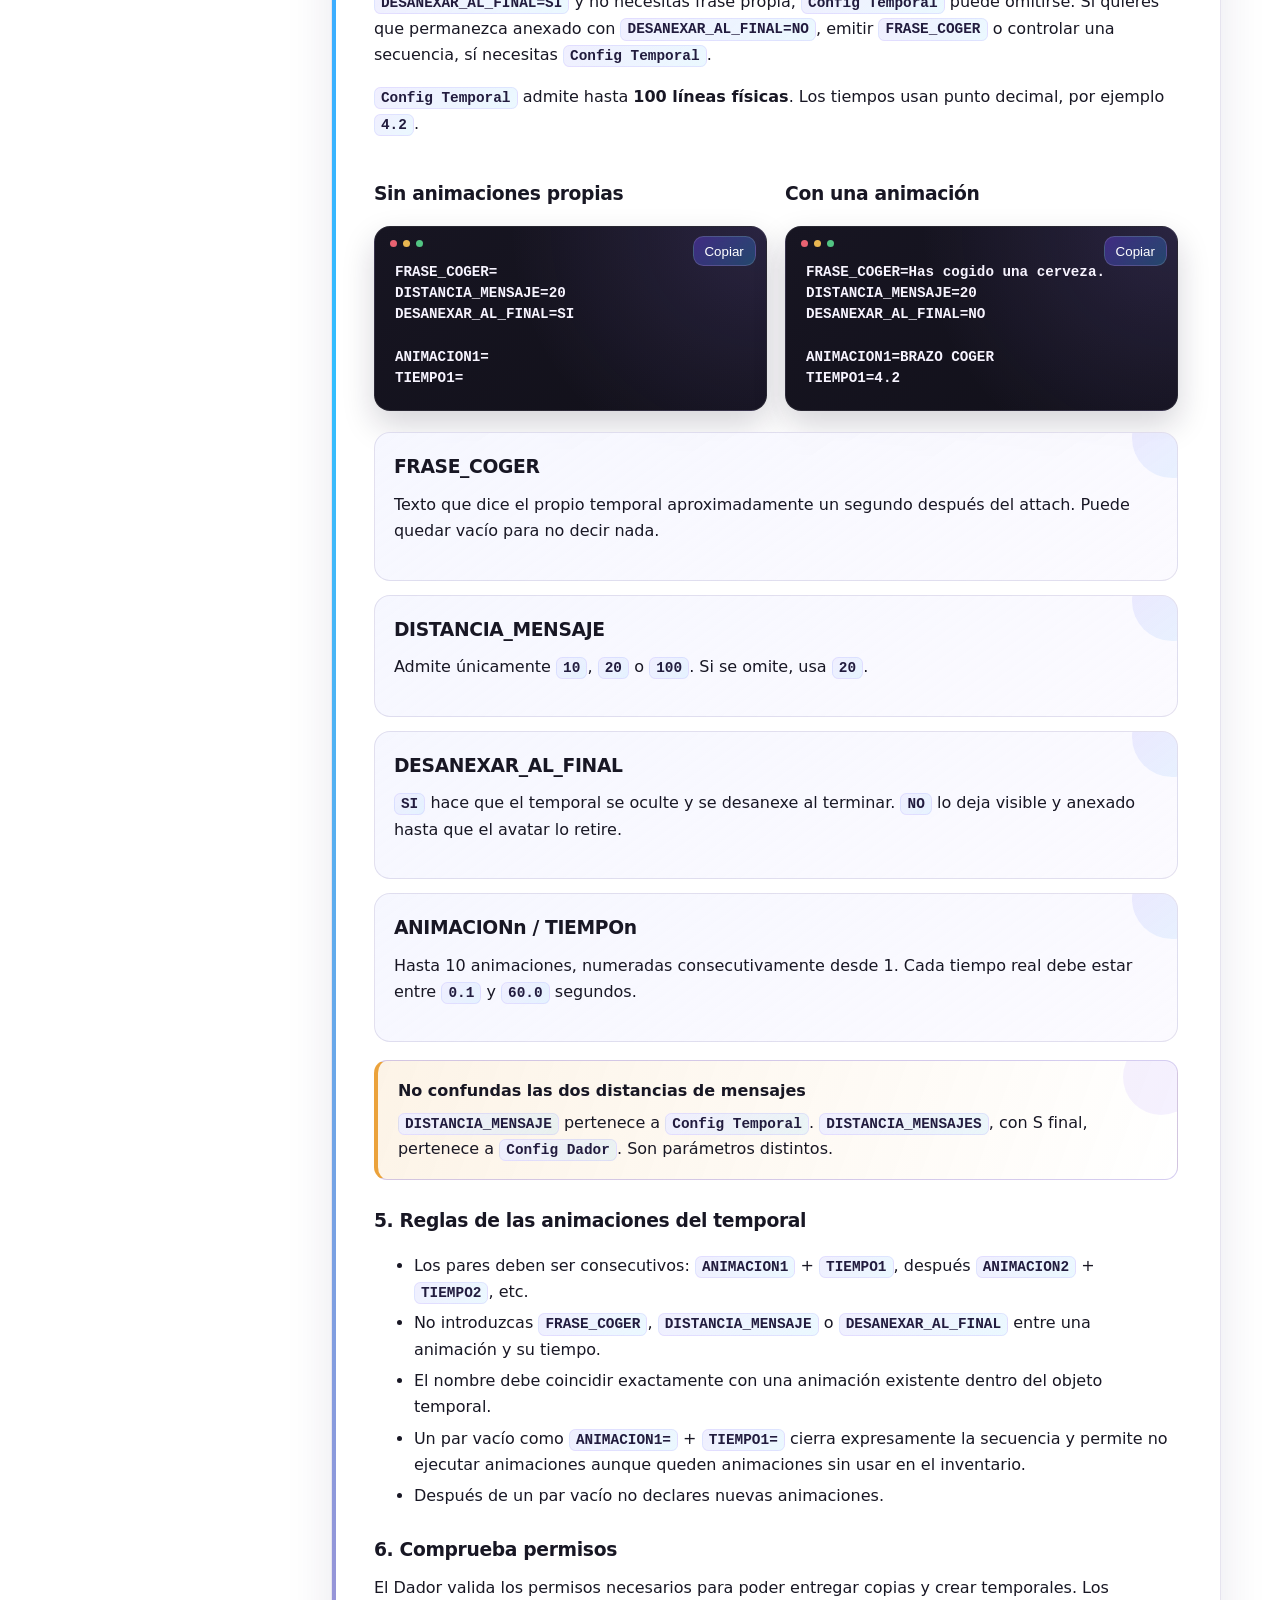
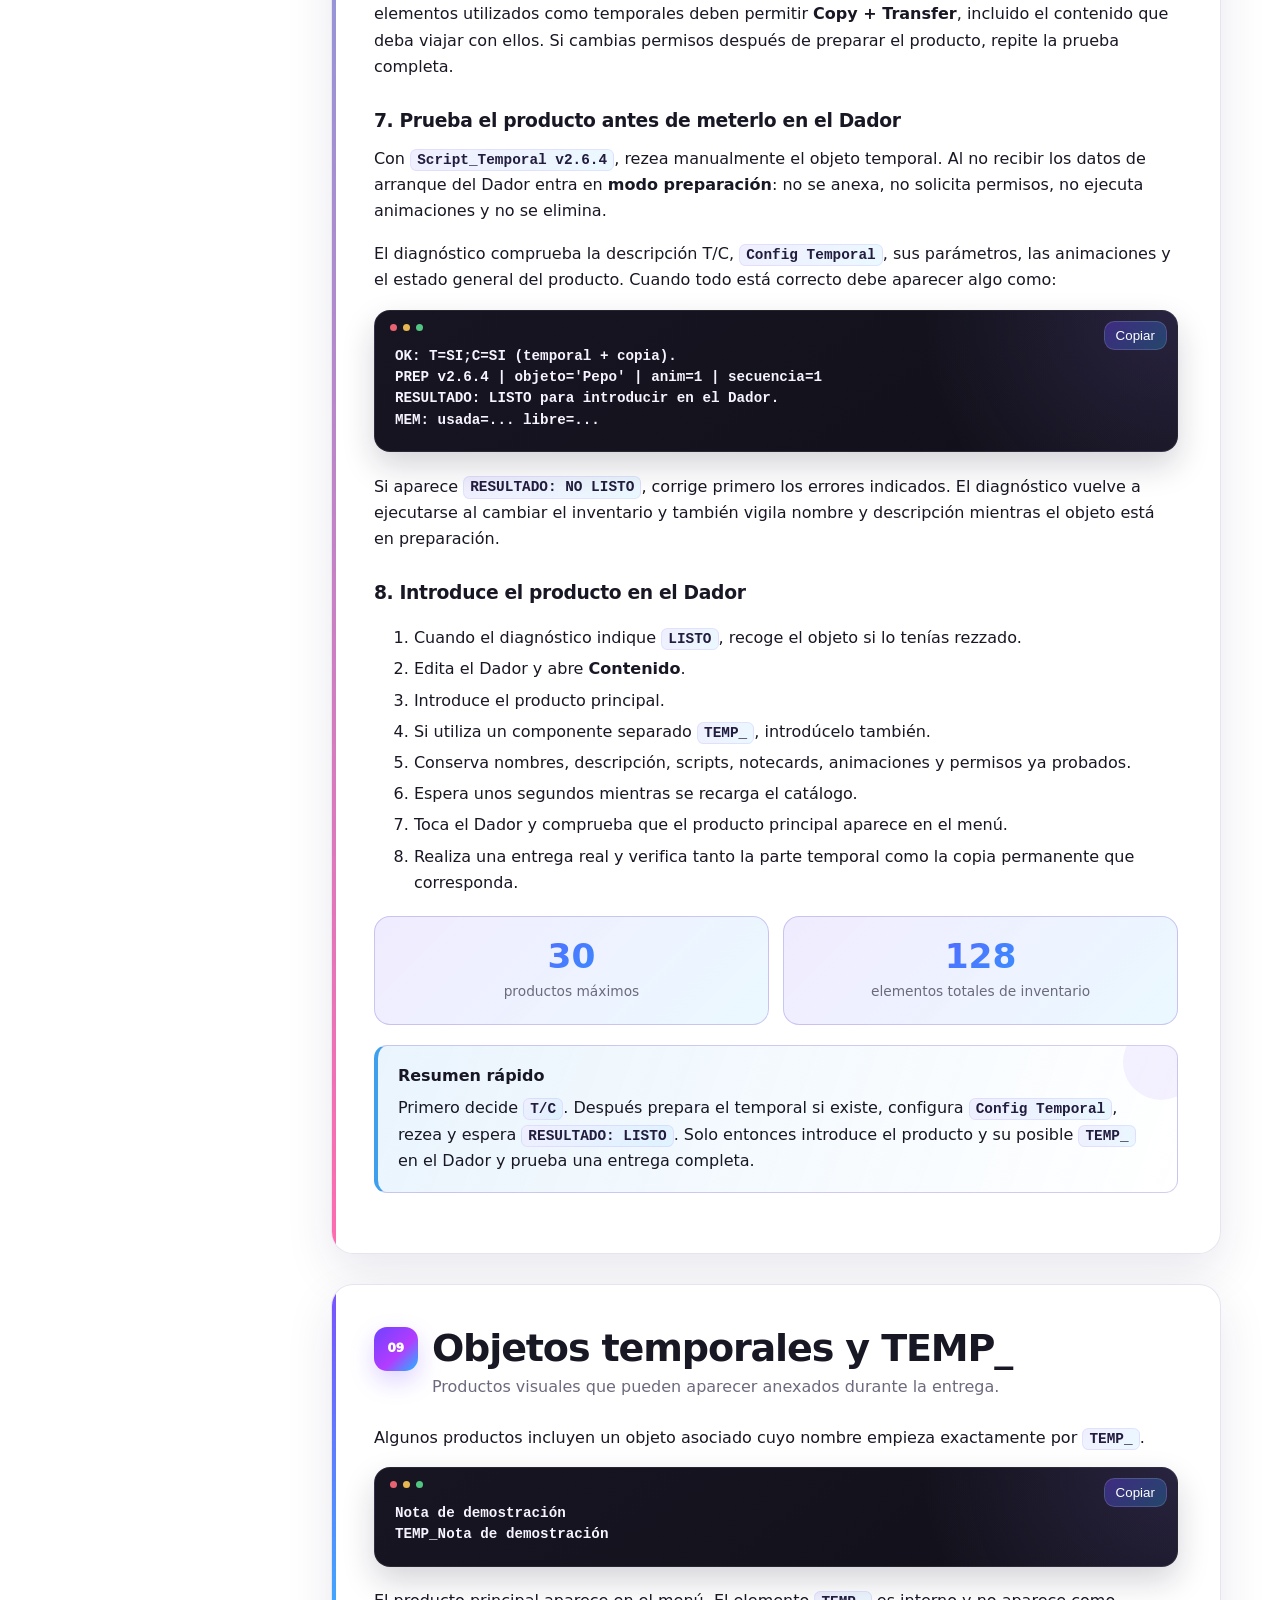
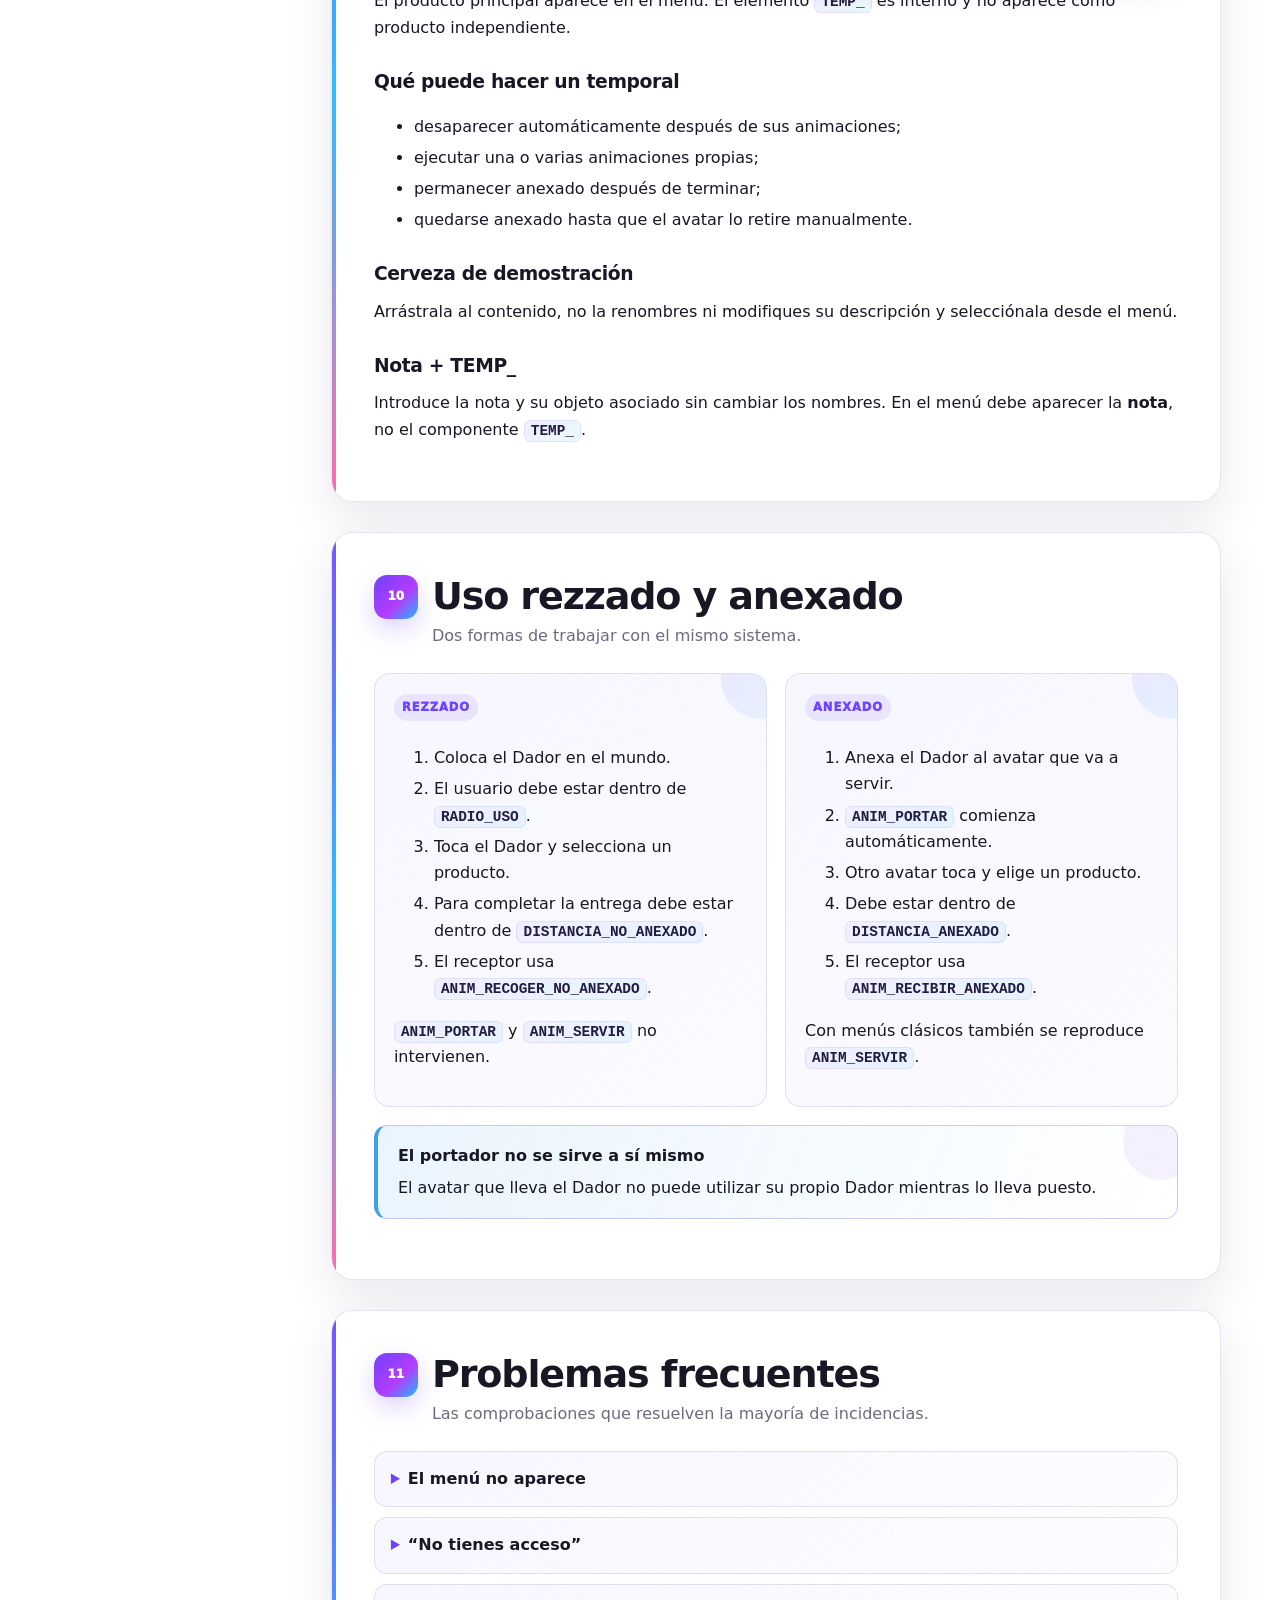
==== commit 51037595: "Manual v2.2: aclarar política T/C del producto principal (index.html)" ====
--- a/docs/index.html
+++ b/docs/index.html
@@ -408,6 +408,7 @@
           <strong>Nombres exactos</strong>
           <p>La notecard debe llamarse exactamente <code>Config Temporal</code>. El prefijo <code>TEMP_</code> también debe conservarse exactamente y seguido del nombre completo del producto principal.</p>
         </div>
+        <p>La política <code>T/C</code> se escribe en la descripción del <strong>producto principal</strong>. Si usas un objeto auxiliar <code>TEMP_</code>, no necesitas duplicar esa política en la descripción del auxiliar: el Dador usa la del producto principal.</p>
 
         <h3>4. Configura Config Temporal</h3>
         <p>Los parámetros generales deben ir antes de comenzar la secuencia <code>ANIMACIONn/TIEMPOn</code>.</p>
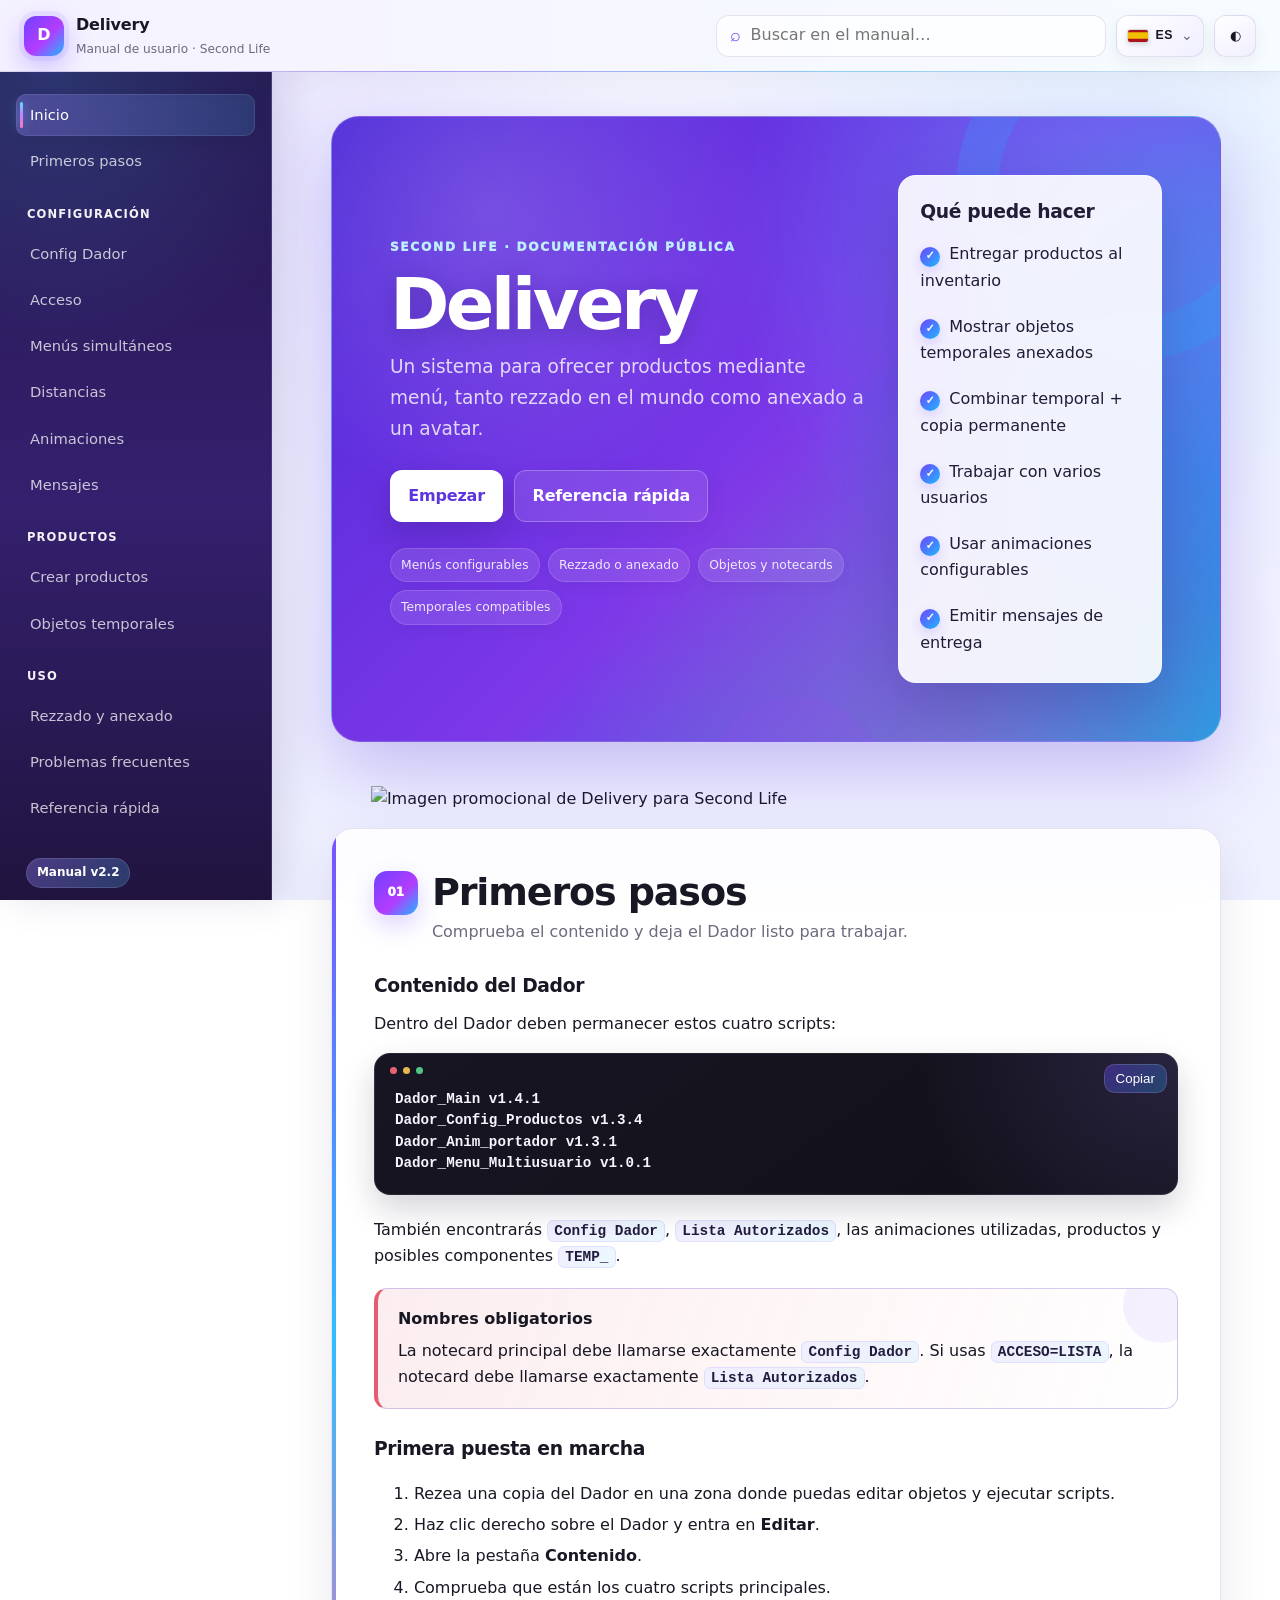
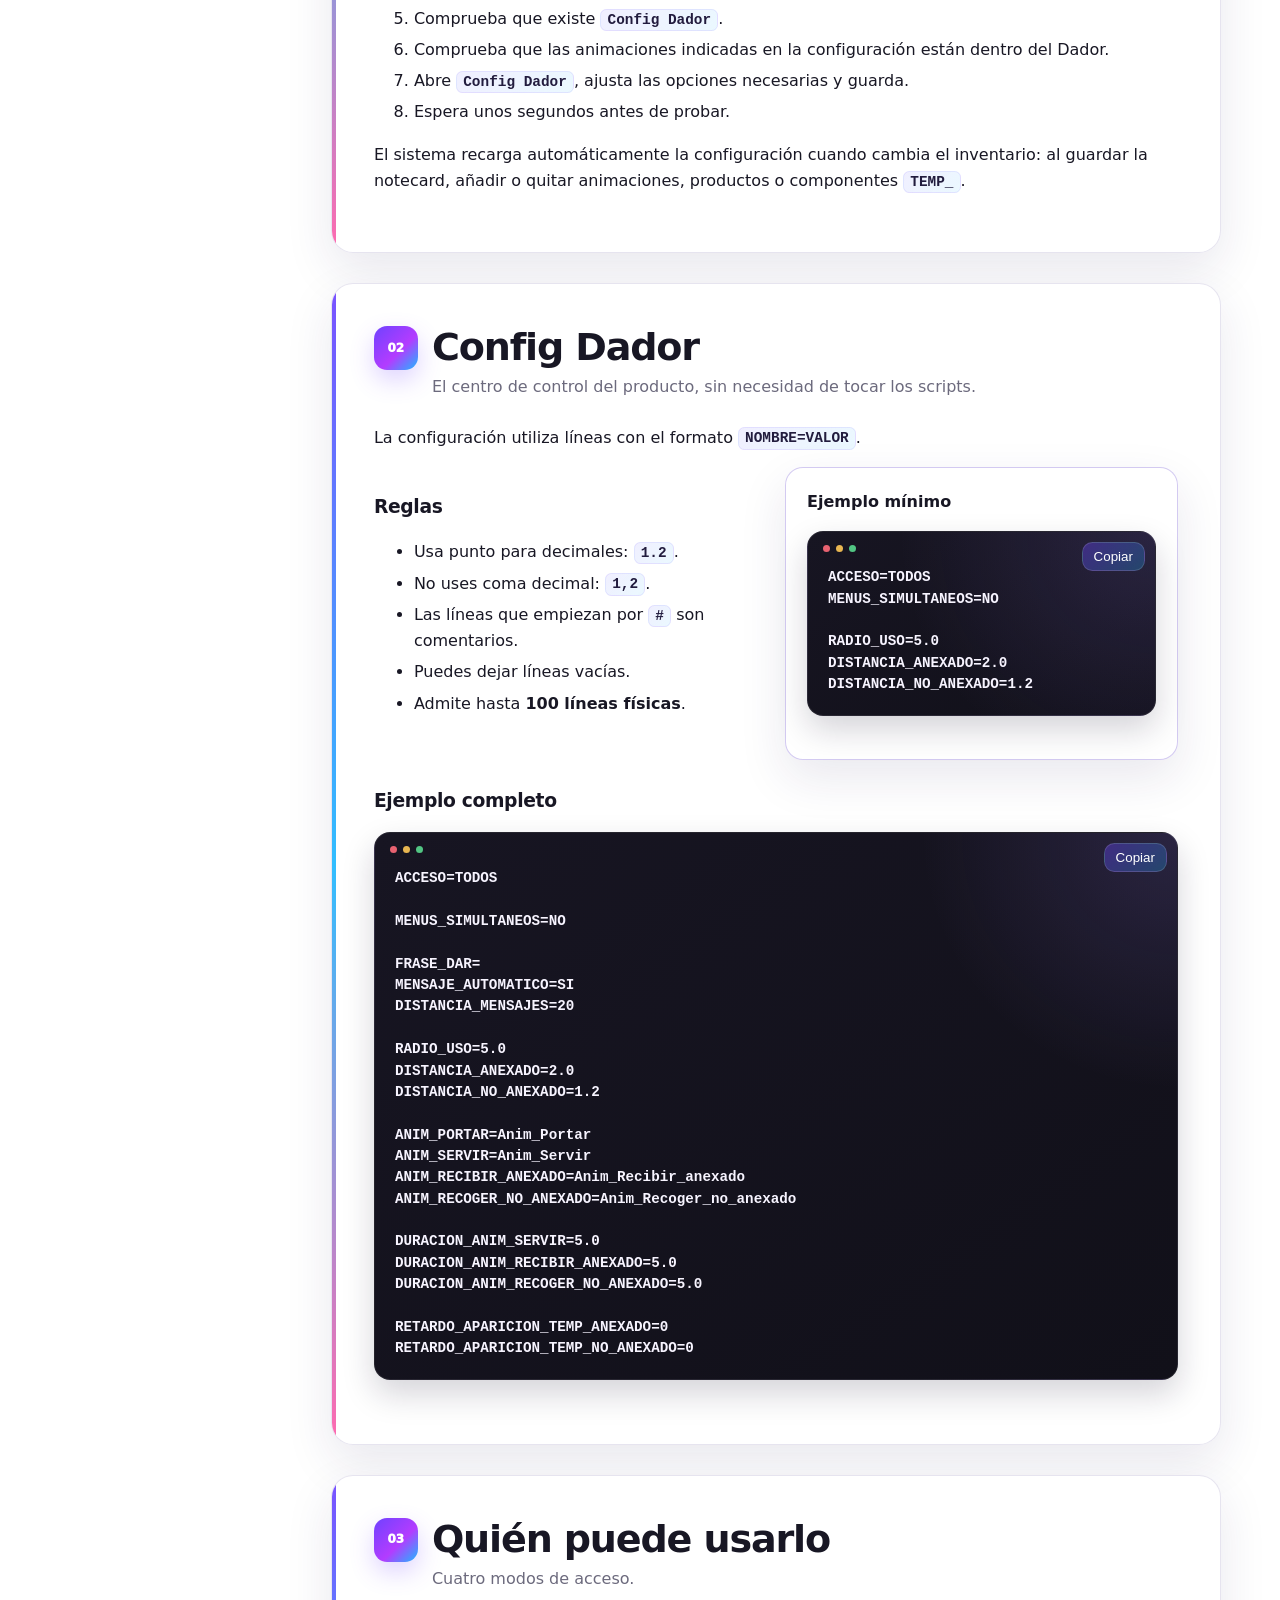
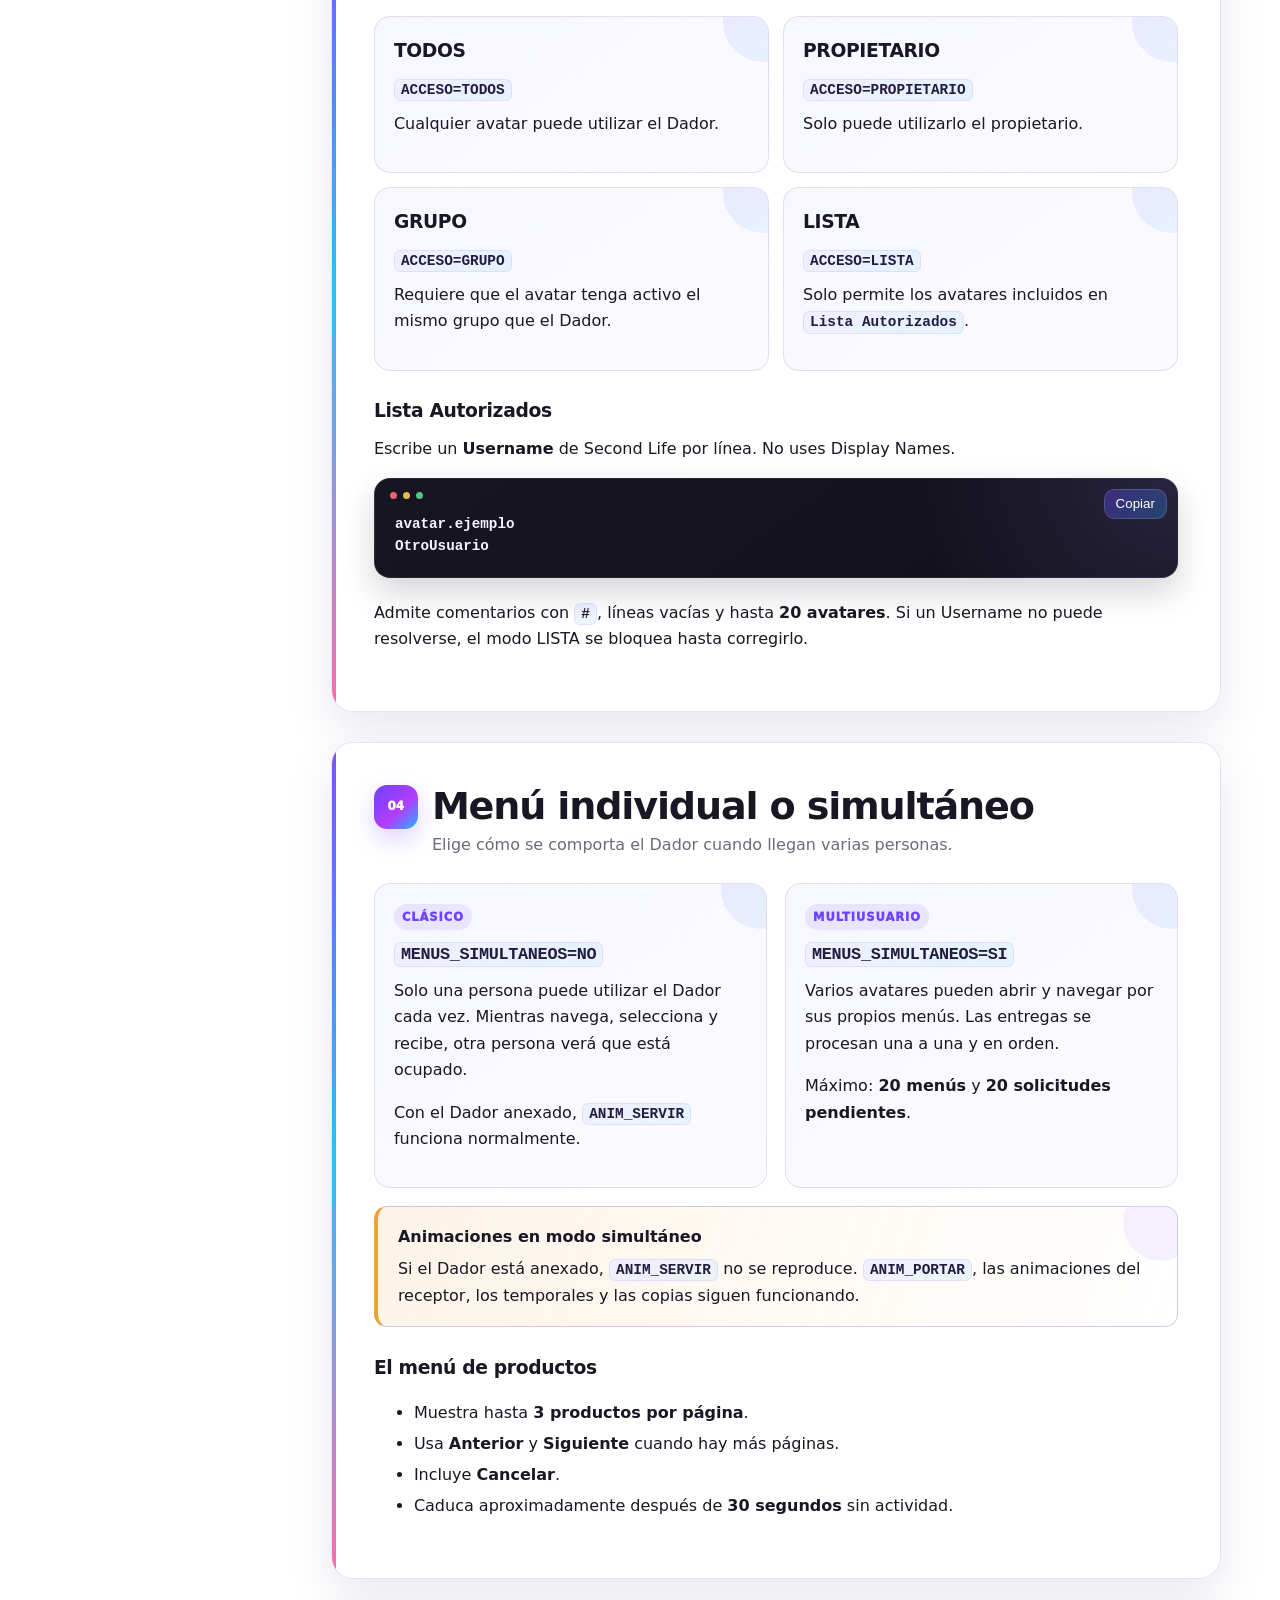
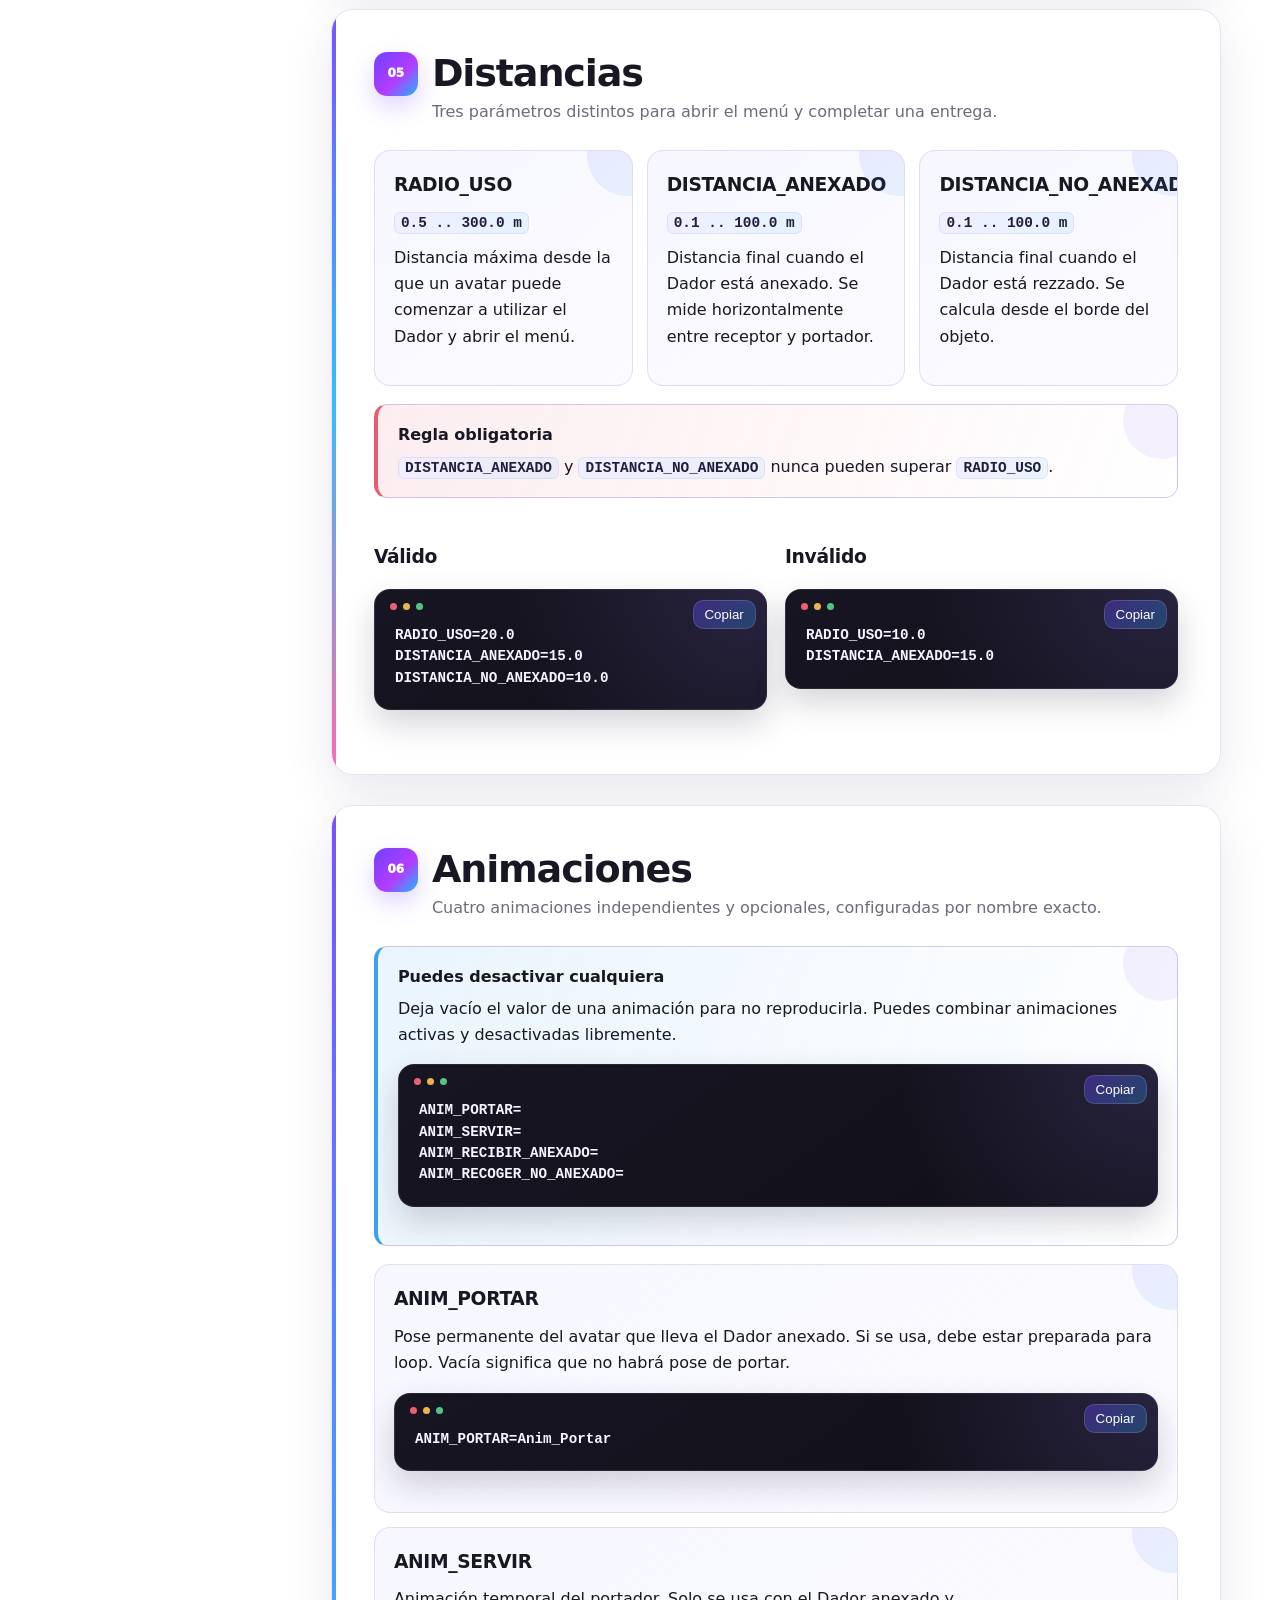
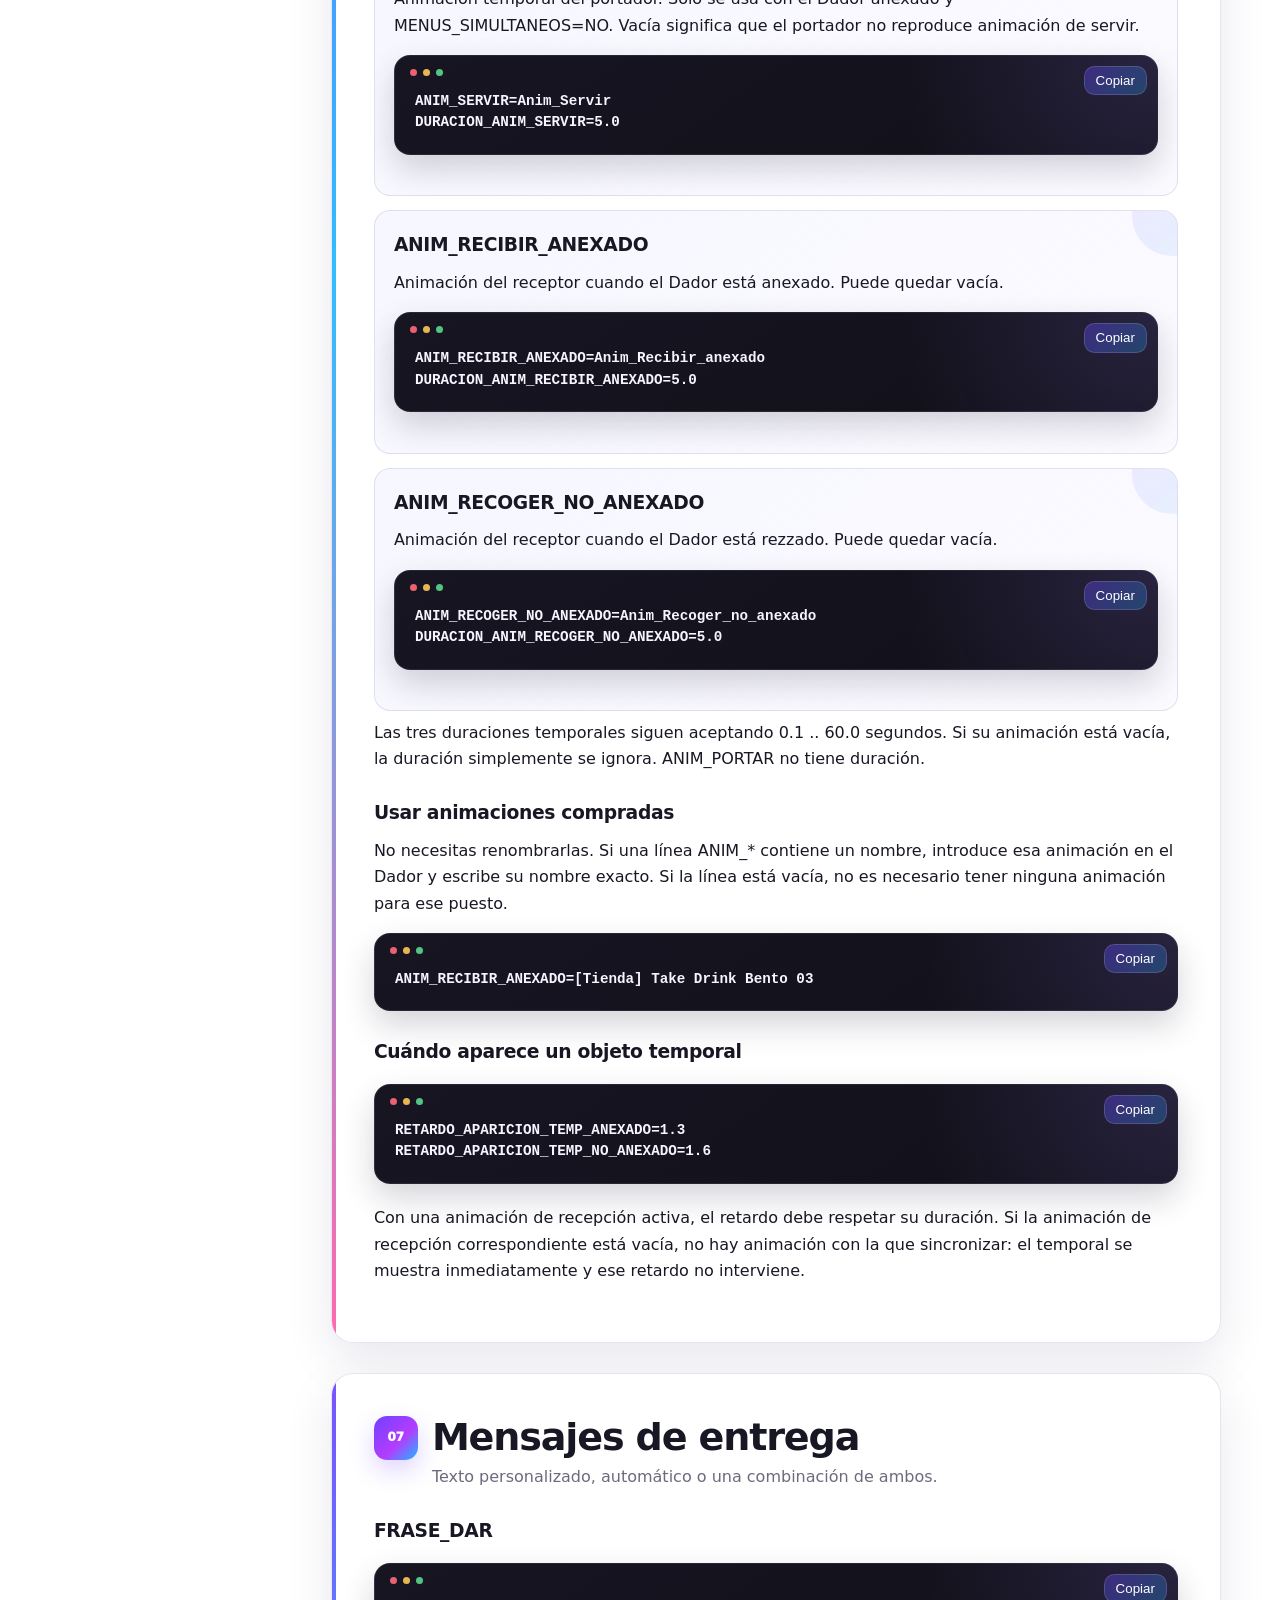
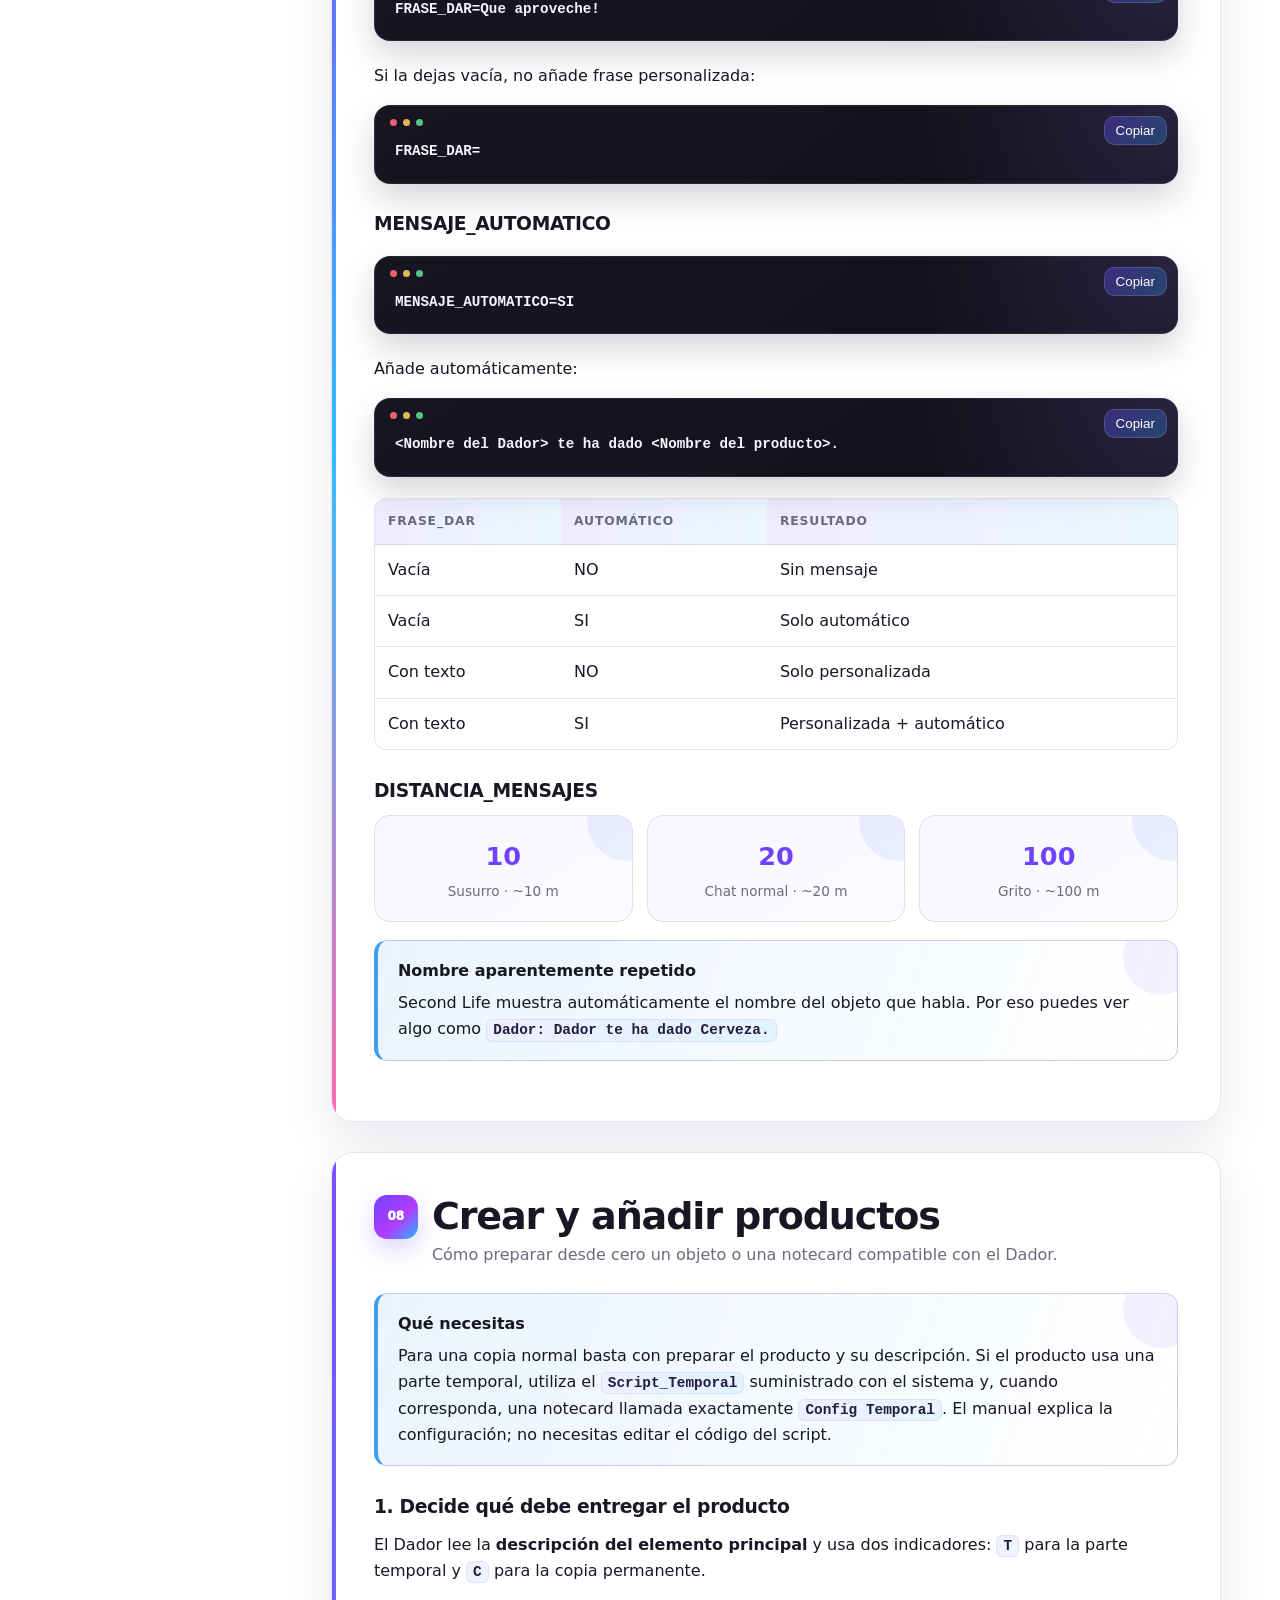
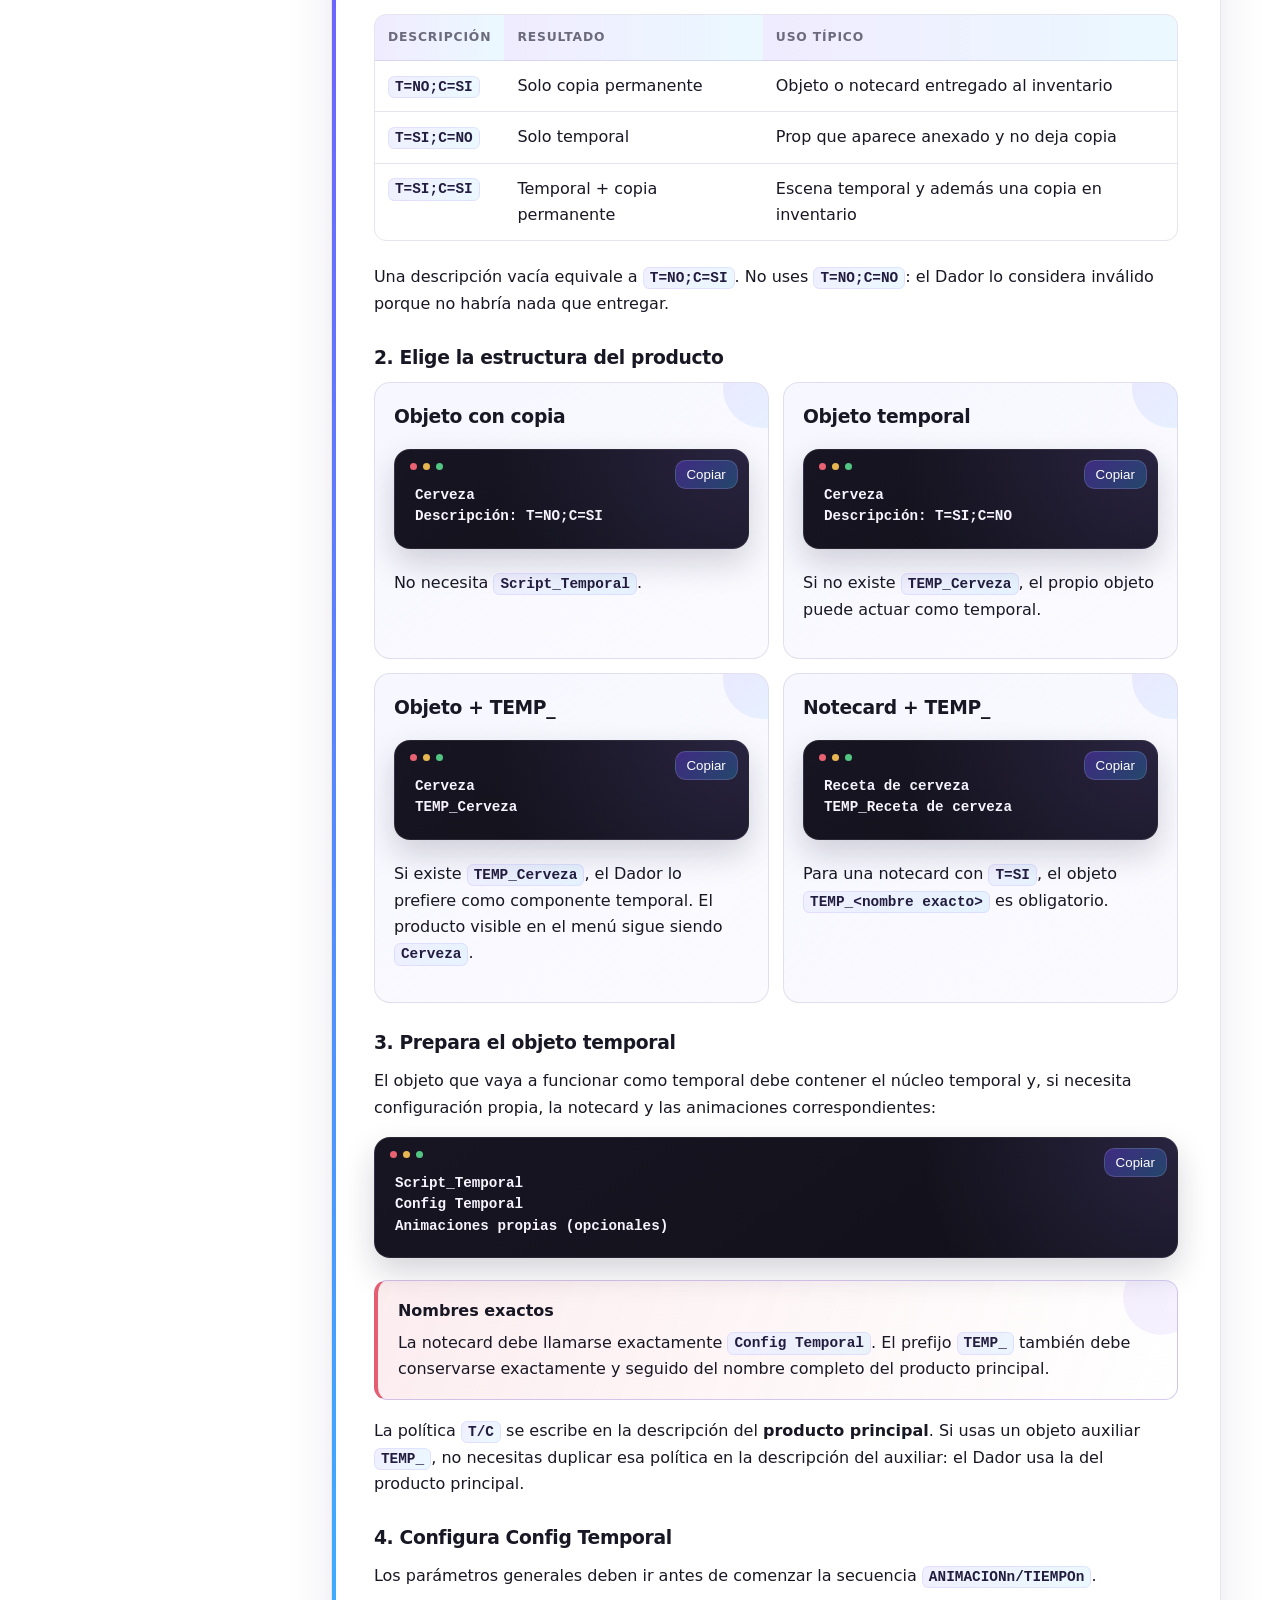
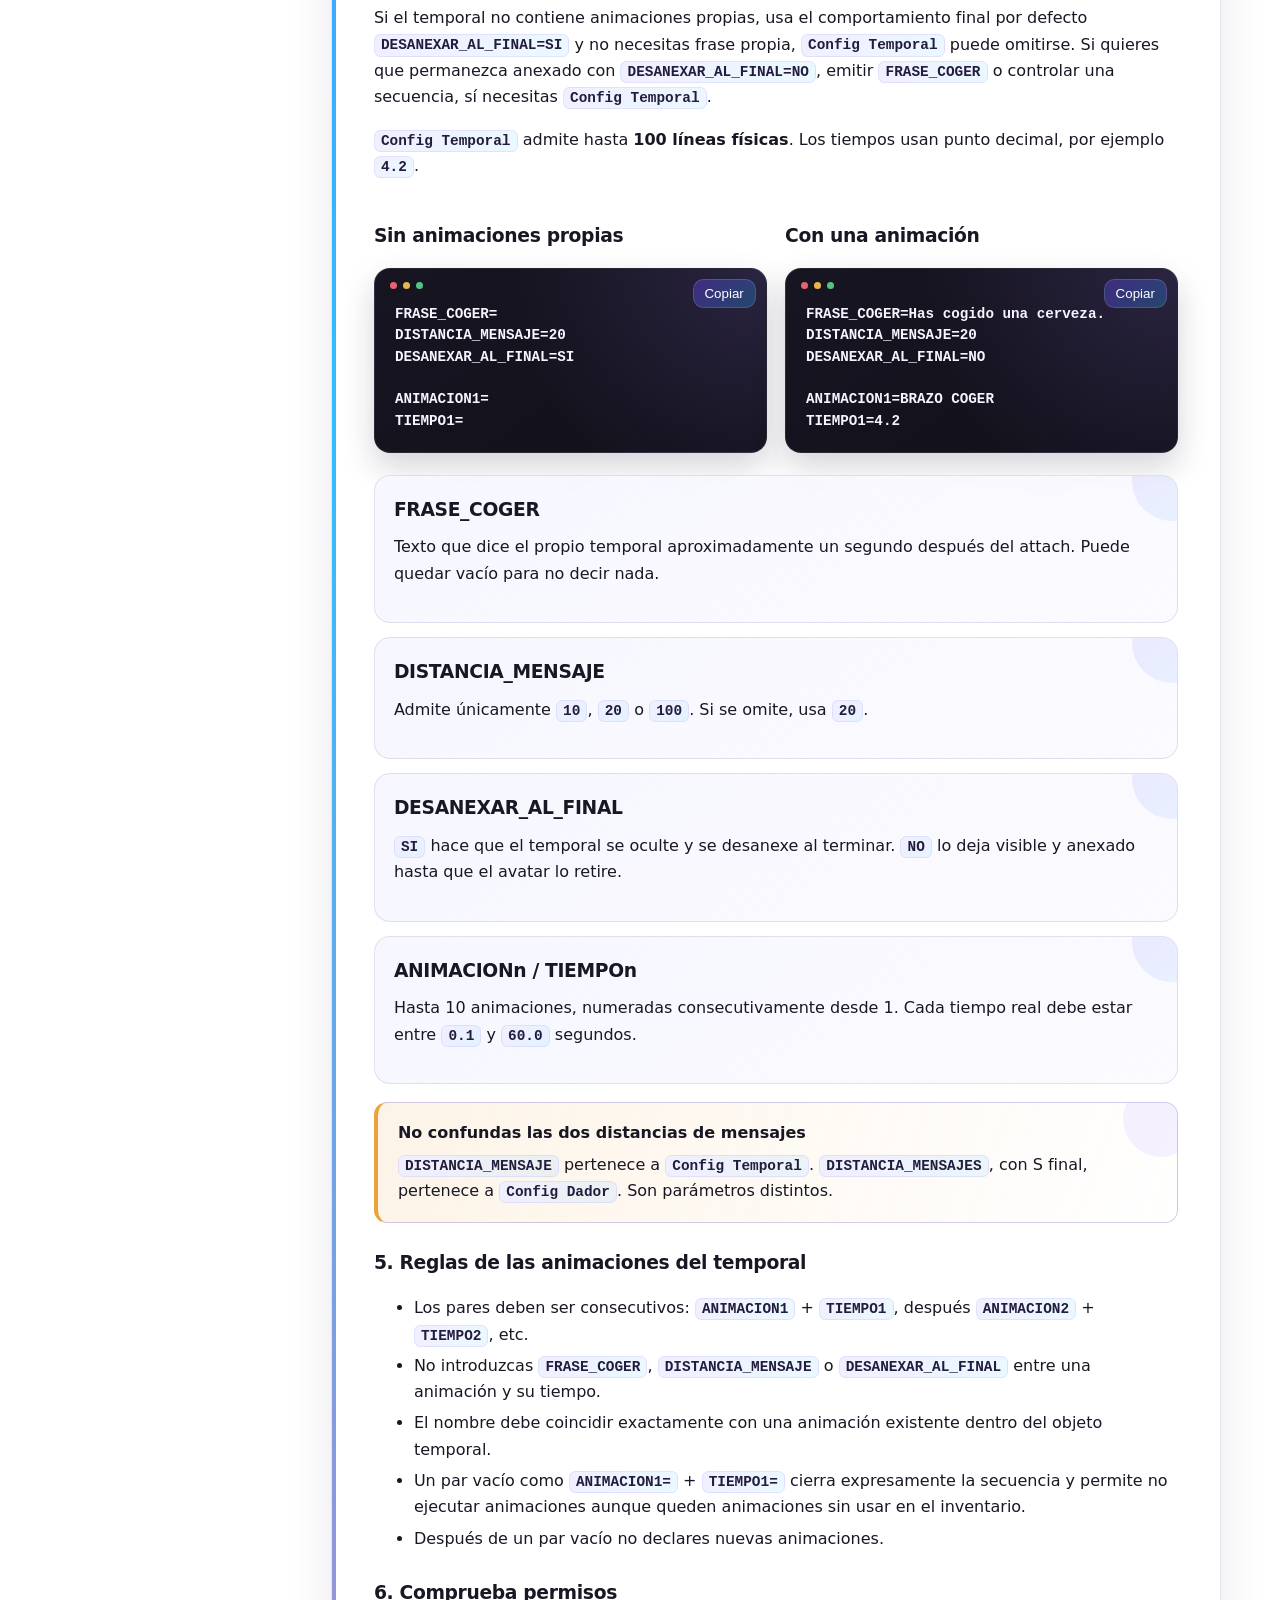
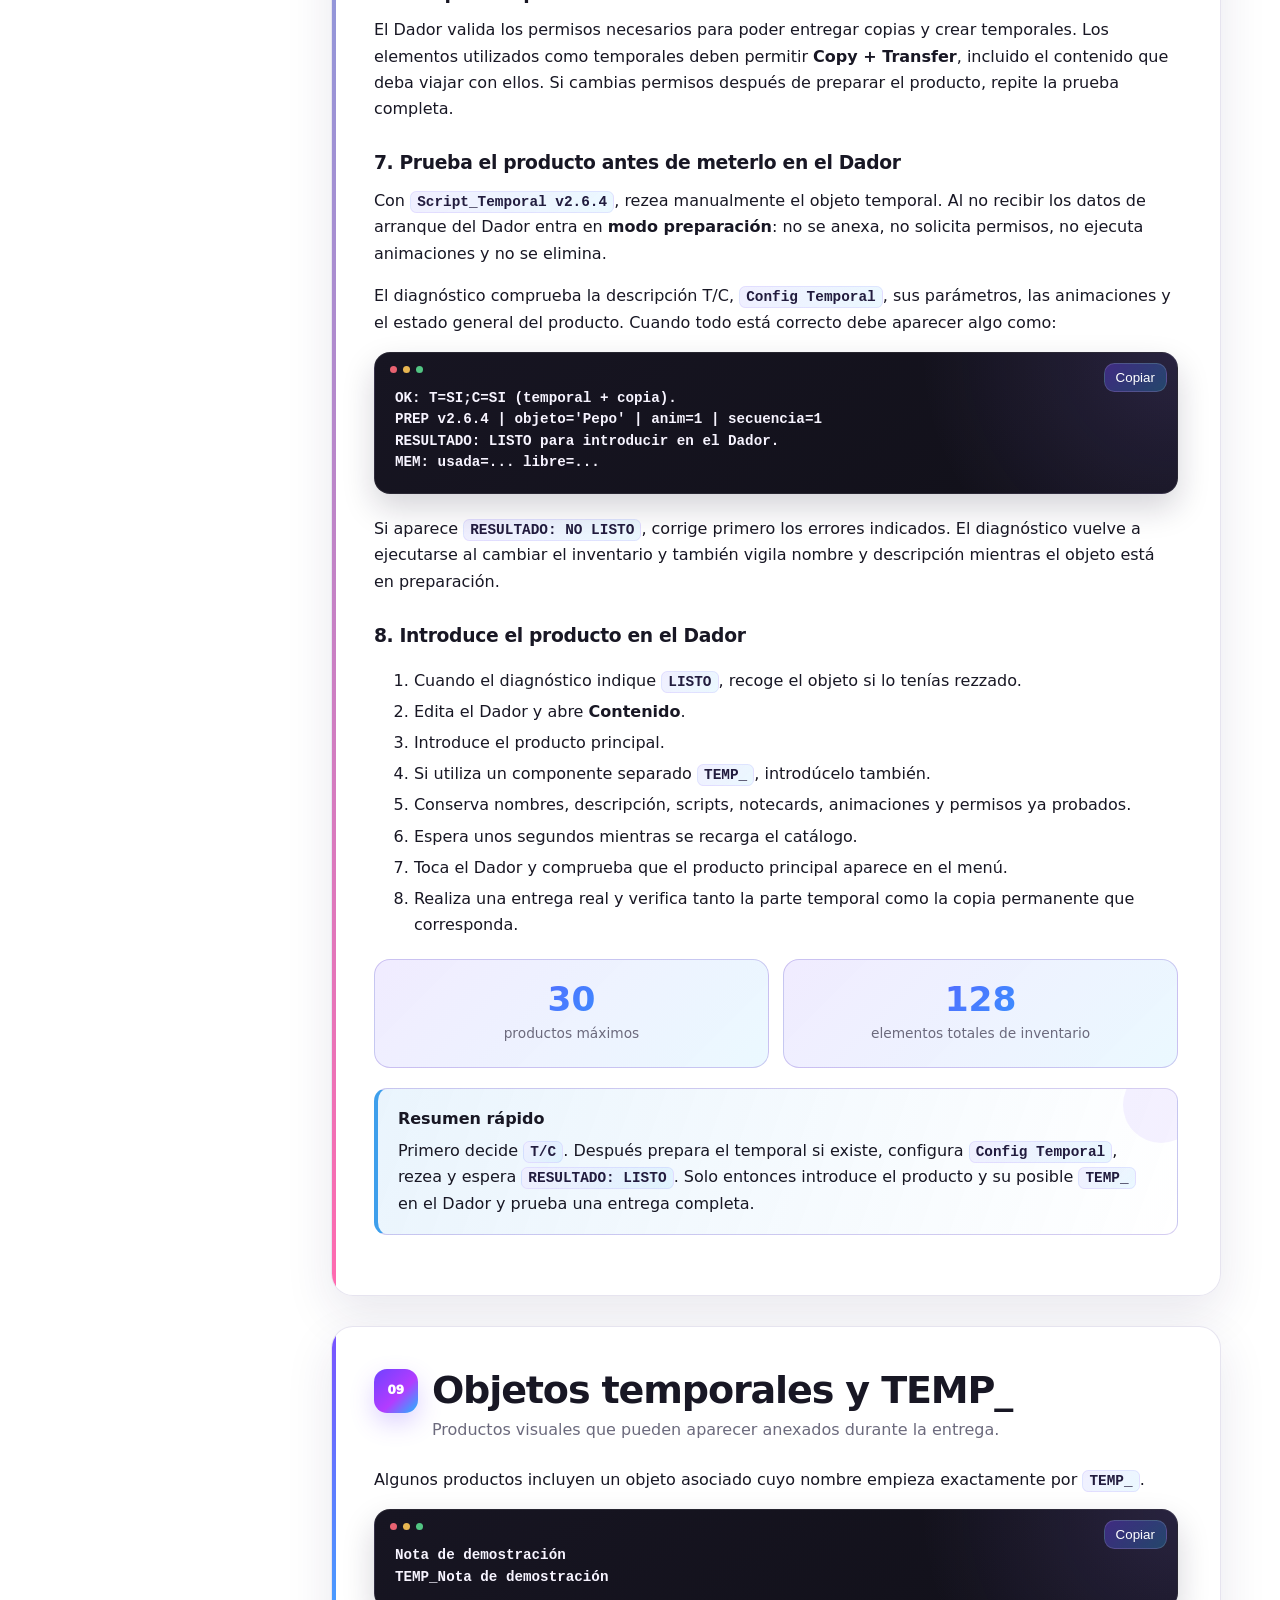
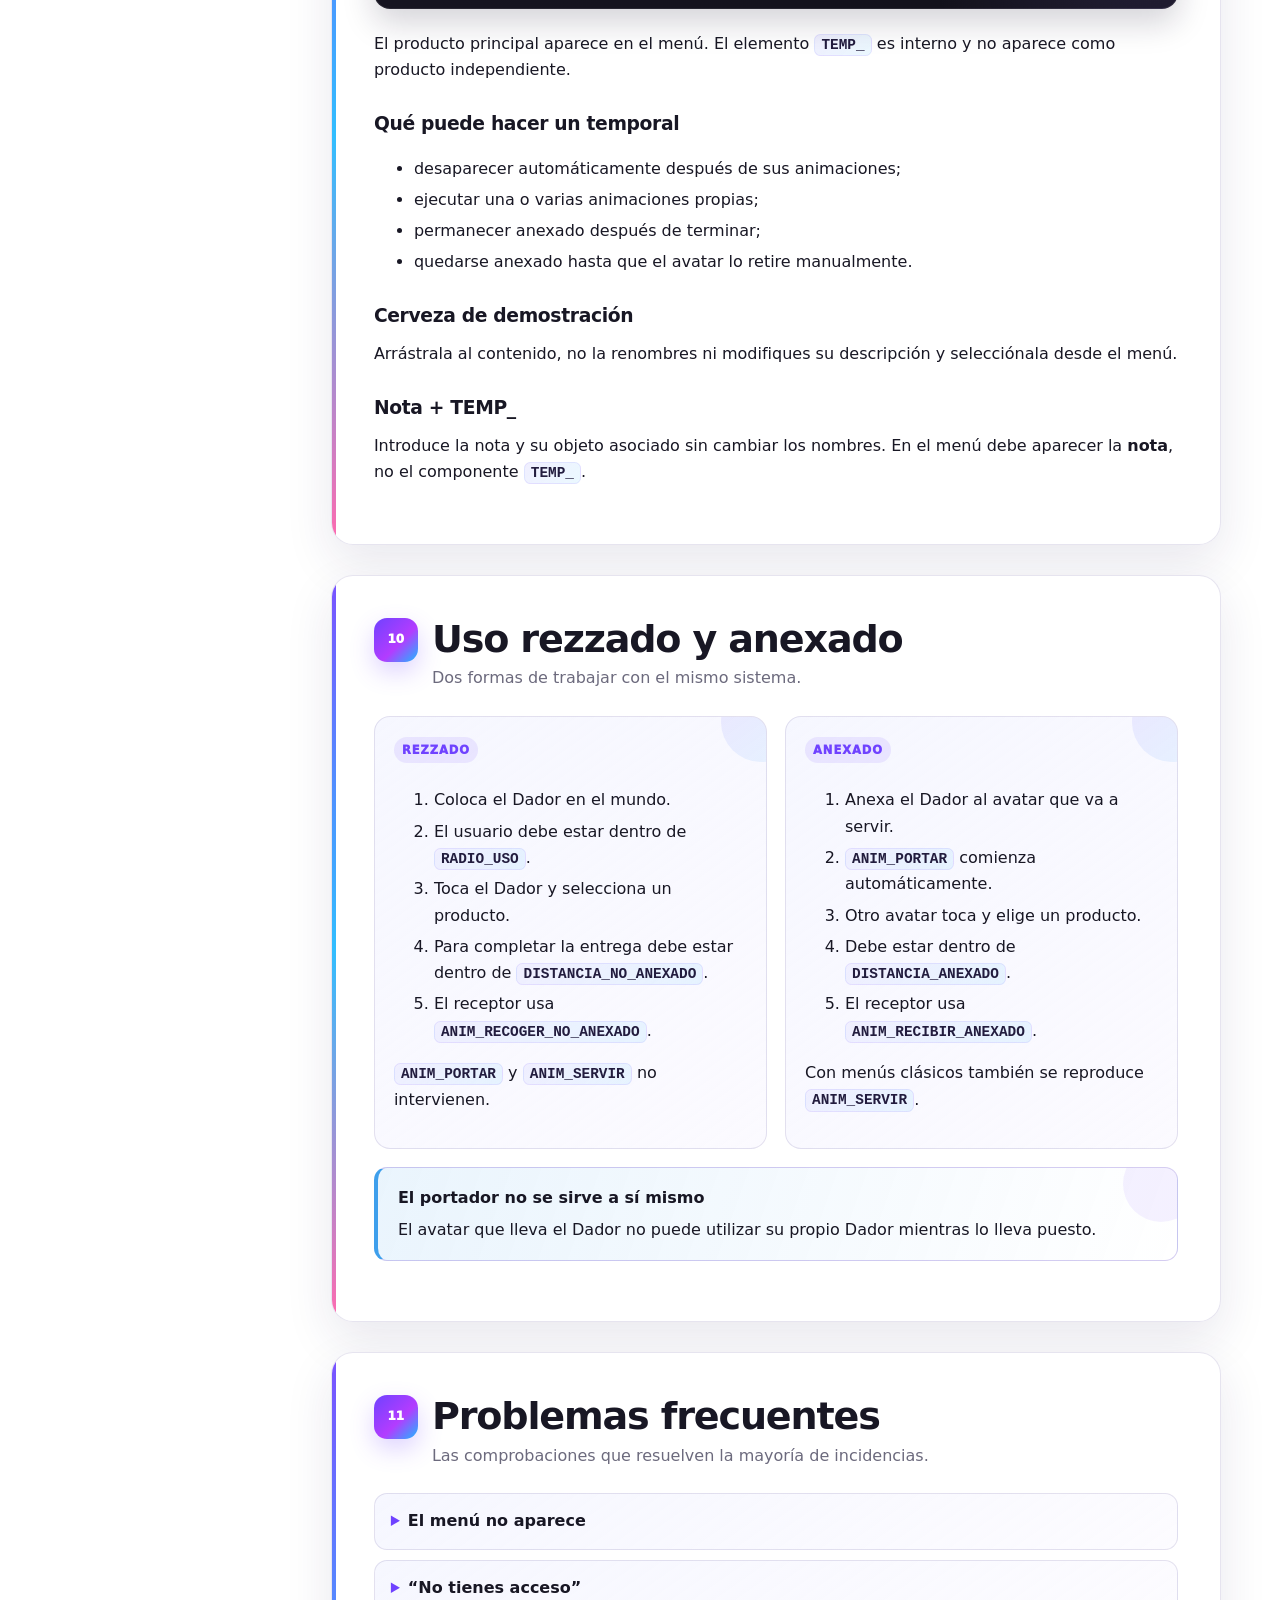
==== commit bc45acba: "Manual: rebrand index.html to Delivery and add promo visual" ====
--- a/docs/index.html
+++ b/docs/index.html
@@ -3,18 +3,18 @@
 <head>
   <meta charset="utf-8">
   <meta name="viewport" content="width=device-width,initial-scale=1">
-  <meta name="description" content="Manual de usuario del Dador de objetos para Second Life.">
+  <meta name="description" content="Manual de usuario del Delivery para Second Life.">
   <meta name="theme-color" content="#6d4aff">
-  <title>Dador de objetos · Manual de usuario</title>
+  <title>Delivery · Manual de usuario</title>
   <link rel="stylesheet" href="./styles.css?v=flags-20260929-2">
 </head>
 <body>
   <header class="topbar">
     <button class="icon-button mobile-only" id="menuButton" aria-label="Abrir menú">☰</button>
-    <a class="brand" href="#inicio" aria-label="Dador de objetos">
+    <a class="brand" href="#inicio" aria-label="Delivery">
       <span class="brand-mark">D</span>
       <span>
-        <strong>Dador de objetos</strong>
+        <strong>Delivery</strong>
         <small>Manual de usuario · Second Life</small>
       </span>
     </a>
@@ -72,7 +72,7 @@
       <section id="inicio" class="hero searchable">
         <div class="hero-copy">
           <span class="eyebrow">Second Life · documentación pública</span>
-          <h1>Dador de objetos</h1>
+          <h1>Delivery</h1>
           <p class="lead">Un sistema para ofrecer productos mediante menú, tanto rezzado en el mundo como anexado a un avatar.</p>
           <div class="hero-actions">
             <a class="button primary" href="#primeros-pasos">Empezar</a>
@@ -97,6 +97,10 @@
           </ul>
         </div>
       </section>
+
+      <figure class="promo-showcase">
+        <img src="./assets/delivery-promo.svg" alt="Imagen promocional de Delivery para Second Life" loading="lazy">
+      </figure>
 
       <div id="noResults" class="no-results" hidden>
         <h2>No hay coincidencias</h2>
@@ -608,7 +612,7 @@
       </section>
 
       <footer class="site-footer">
-        <strong>Dador de objetos</strong>
+        <strong>Delivery</strong>
         <span>Manual público para Second Life · v2.2</span>
         <span>Este sitio contiene documentación de usuario, no el código privado del producto.</span>
       </footer>
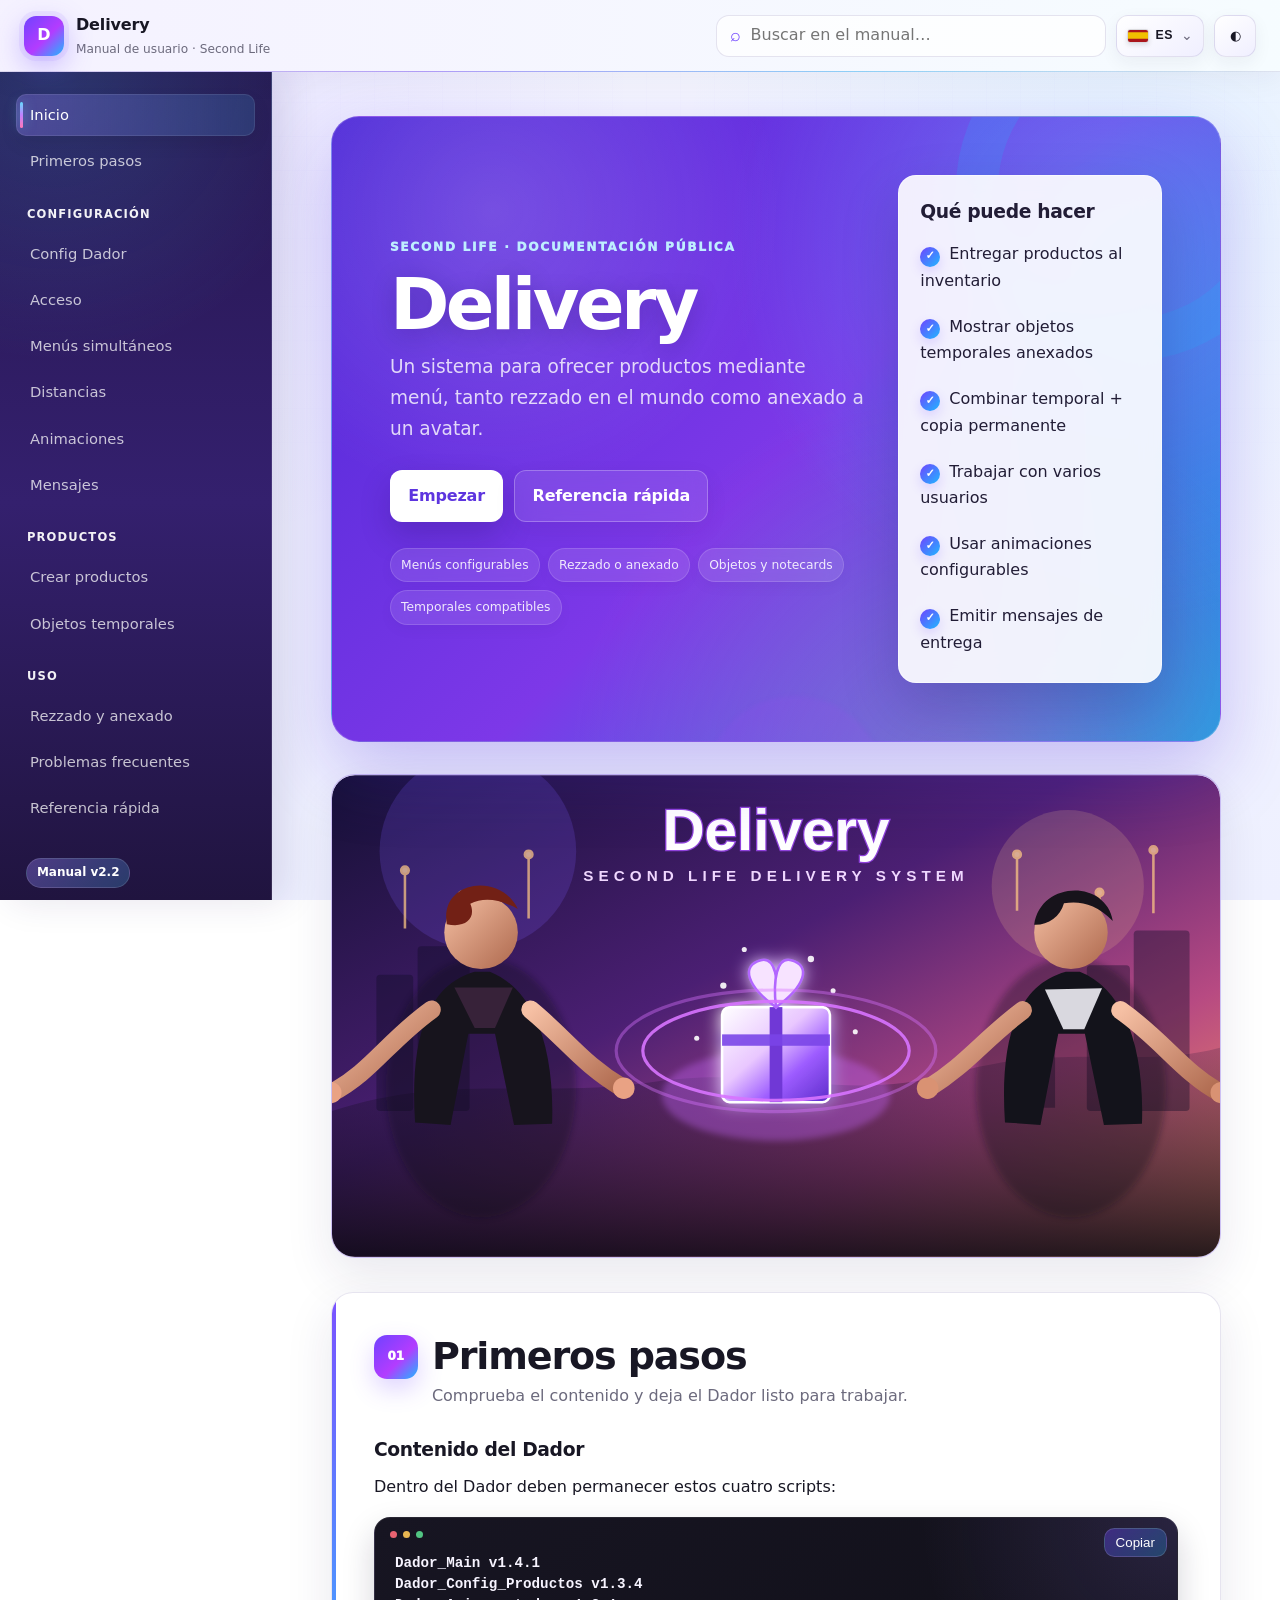
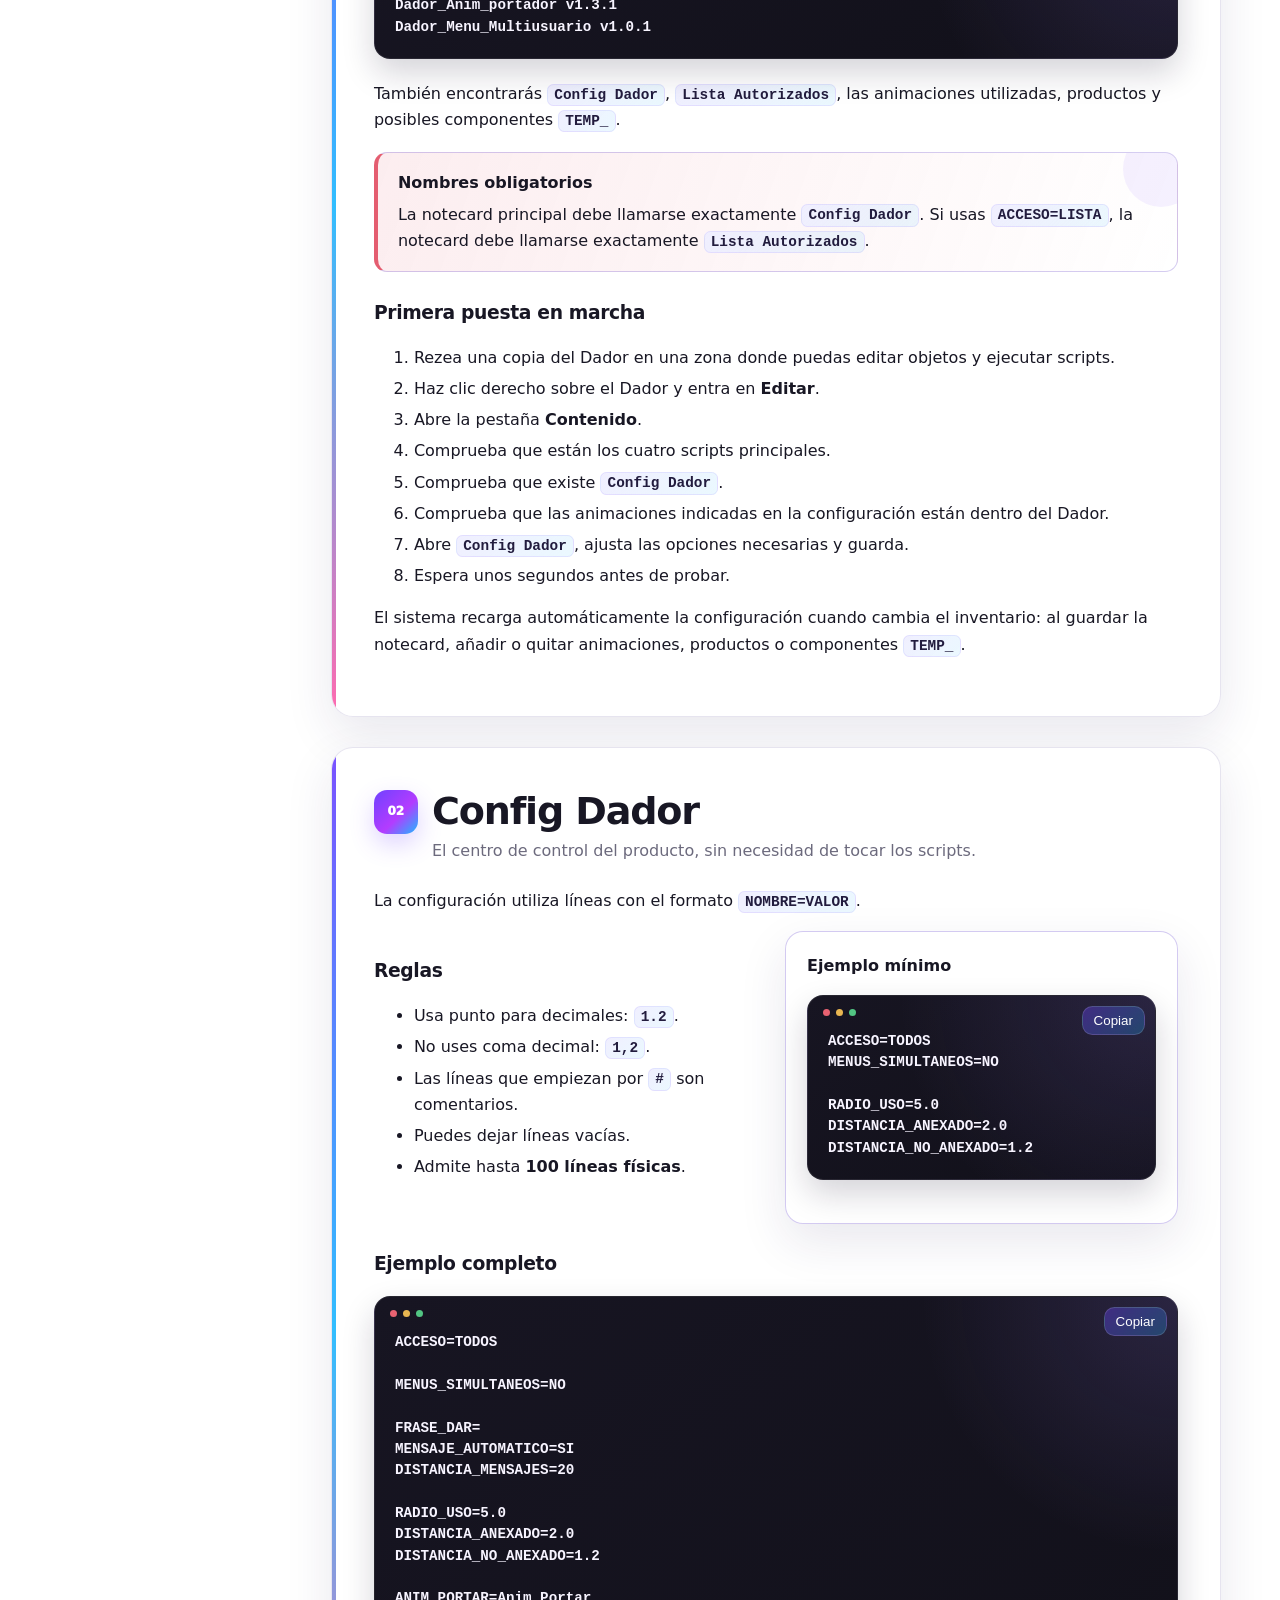
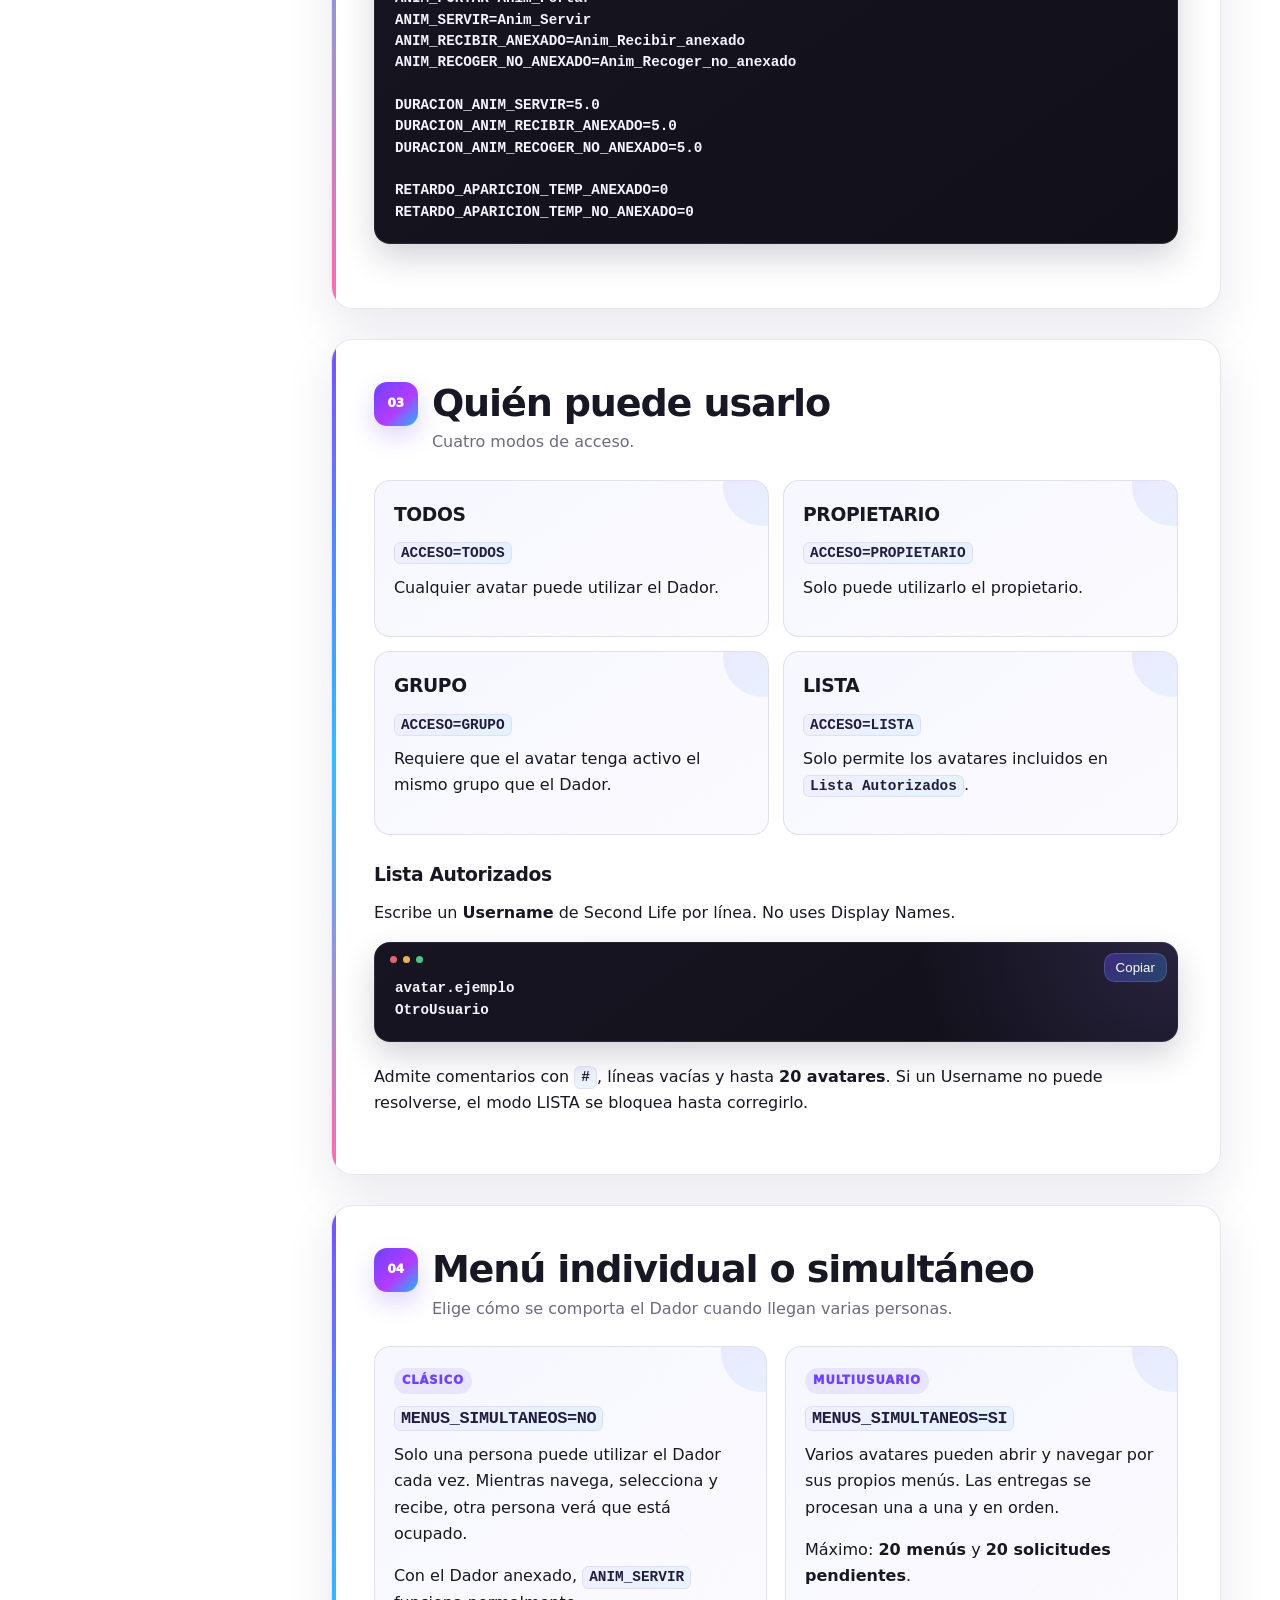
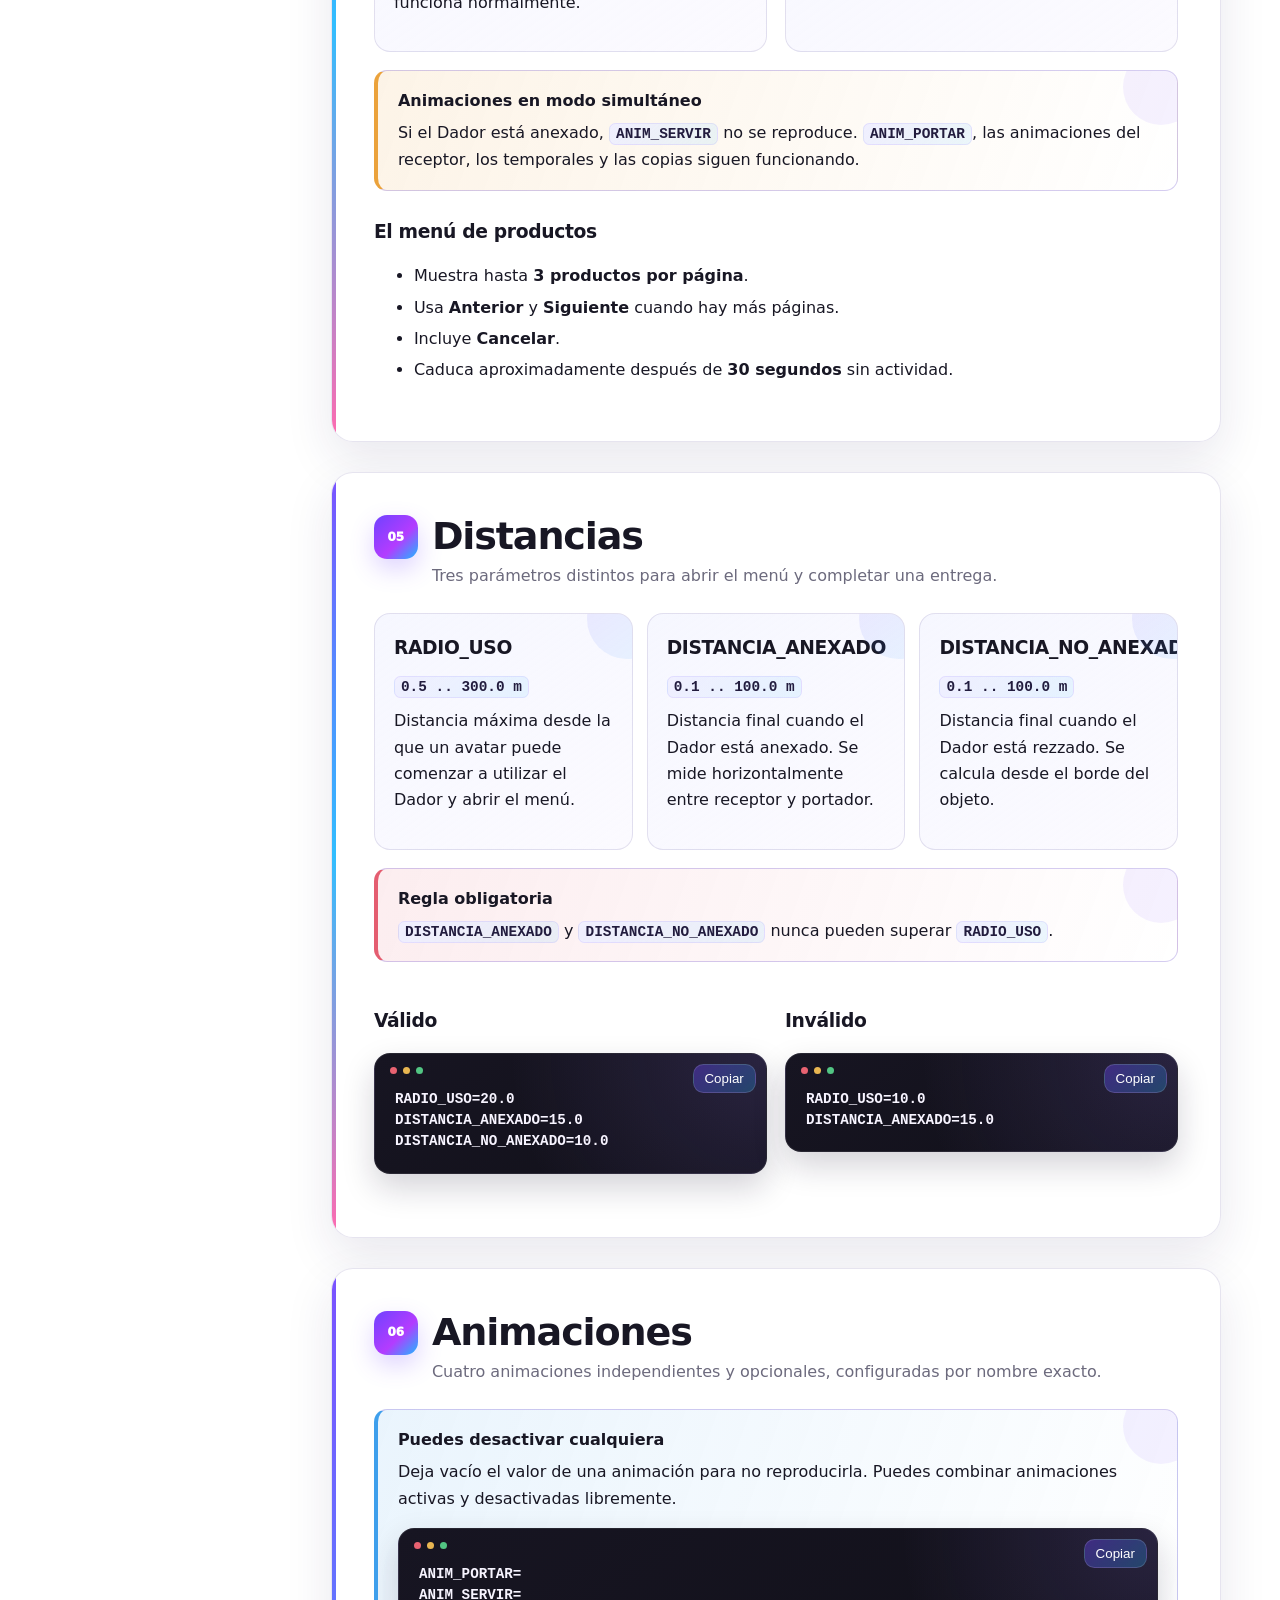
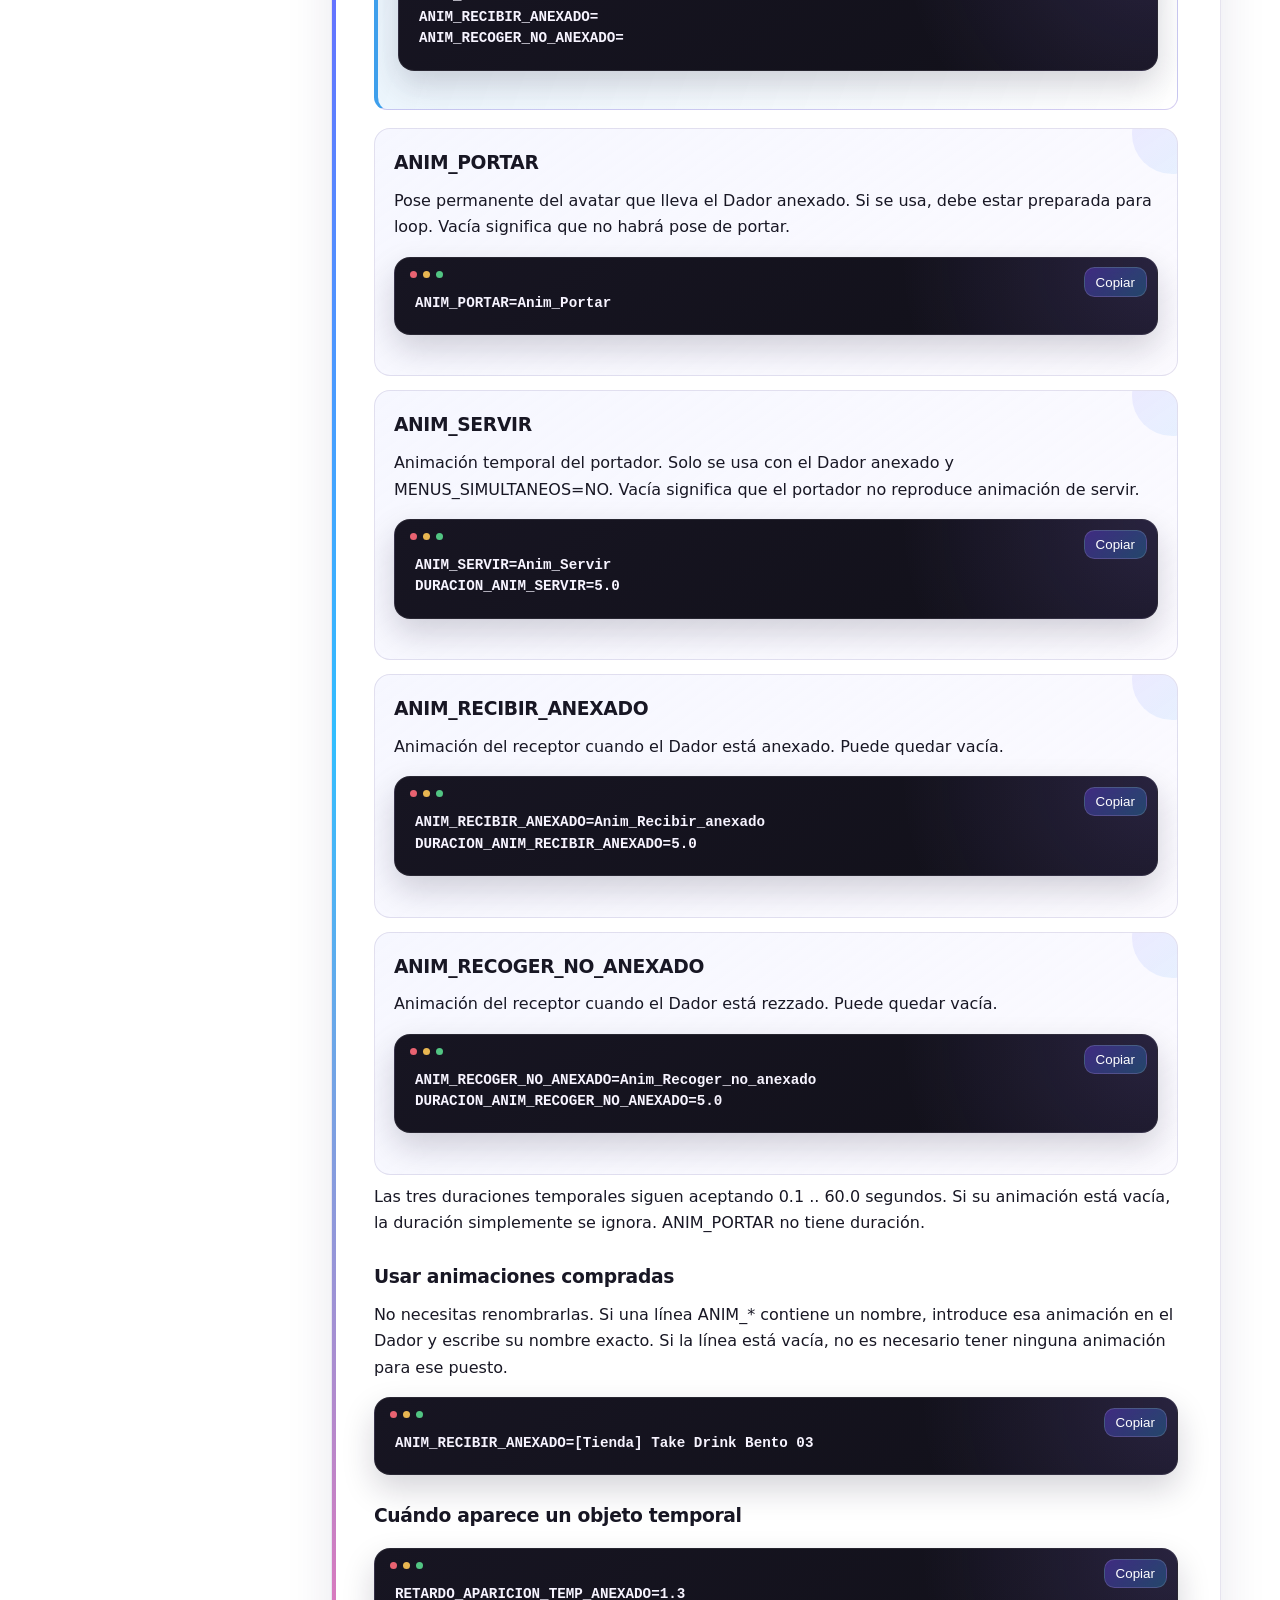
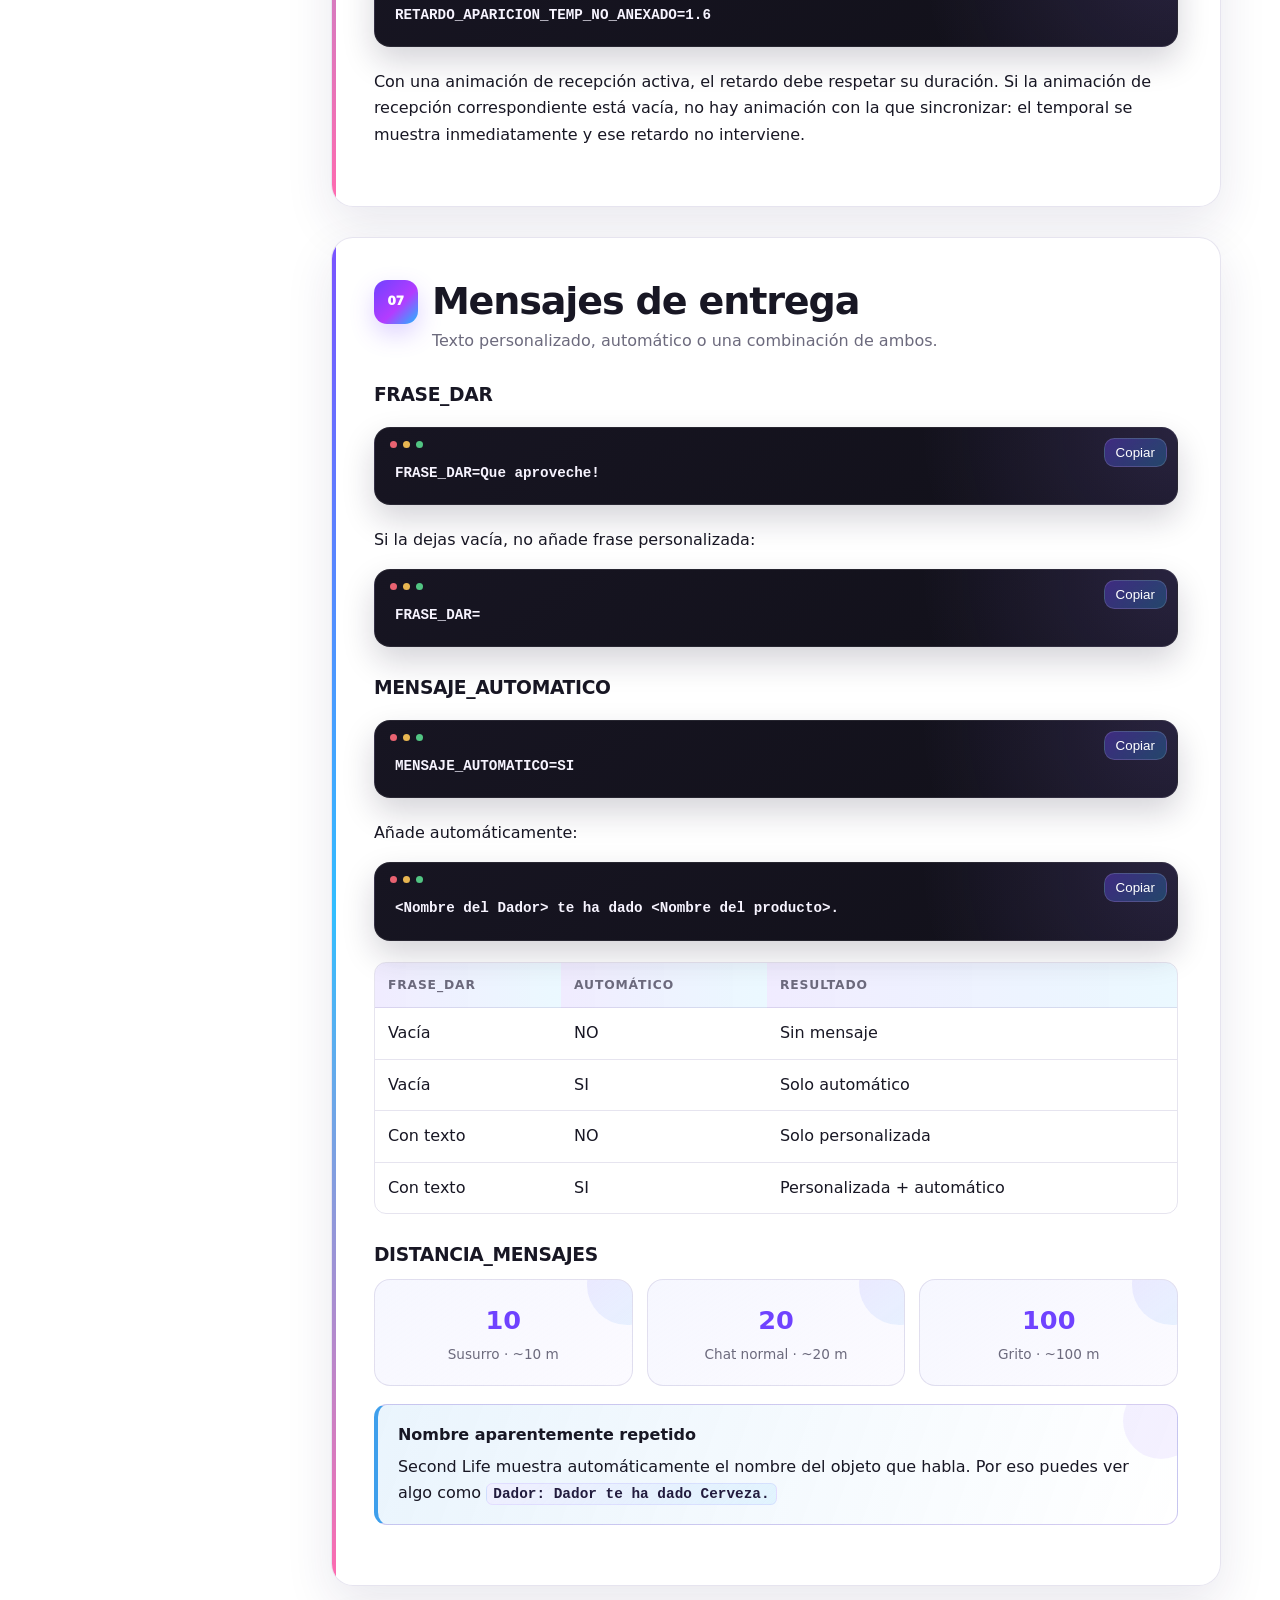
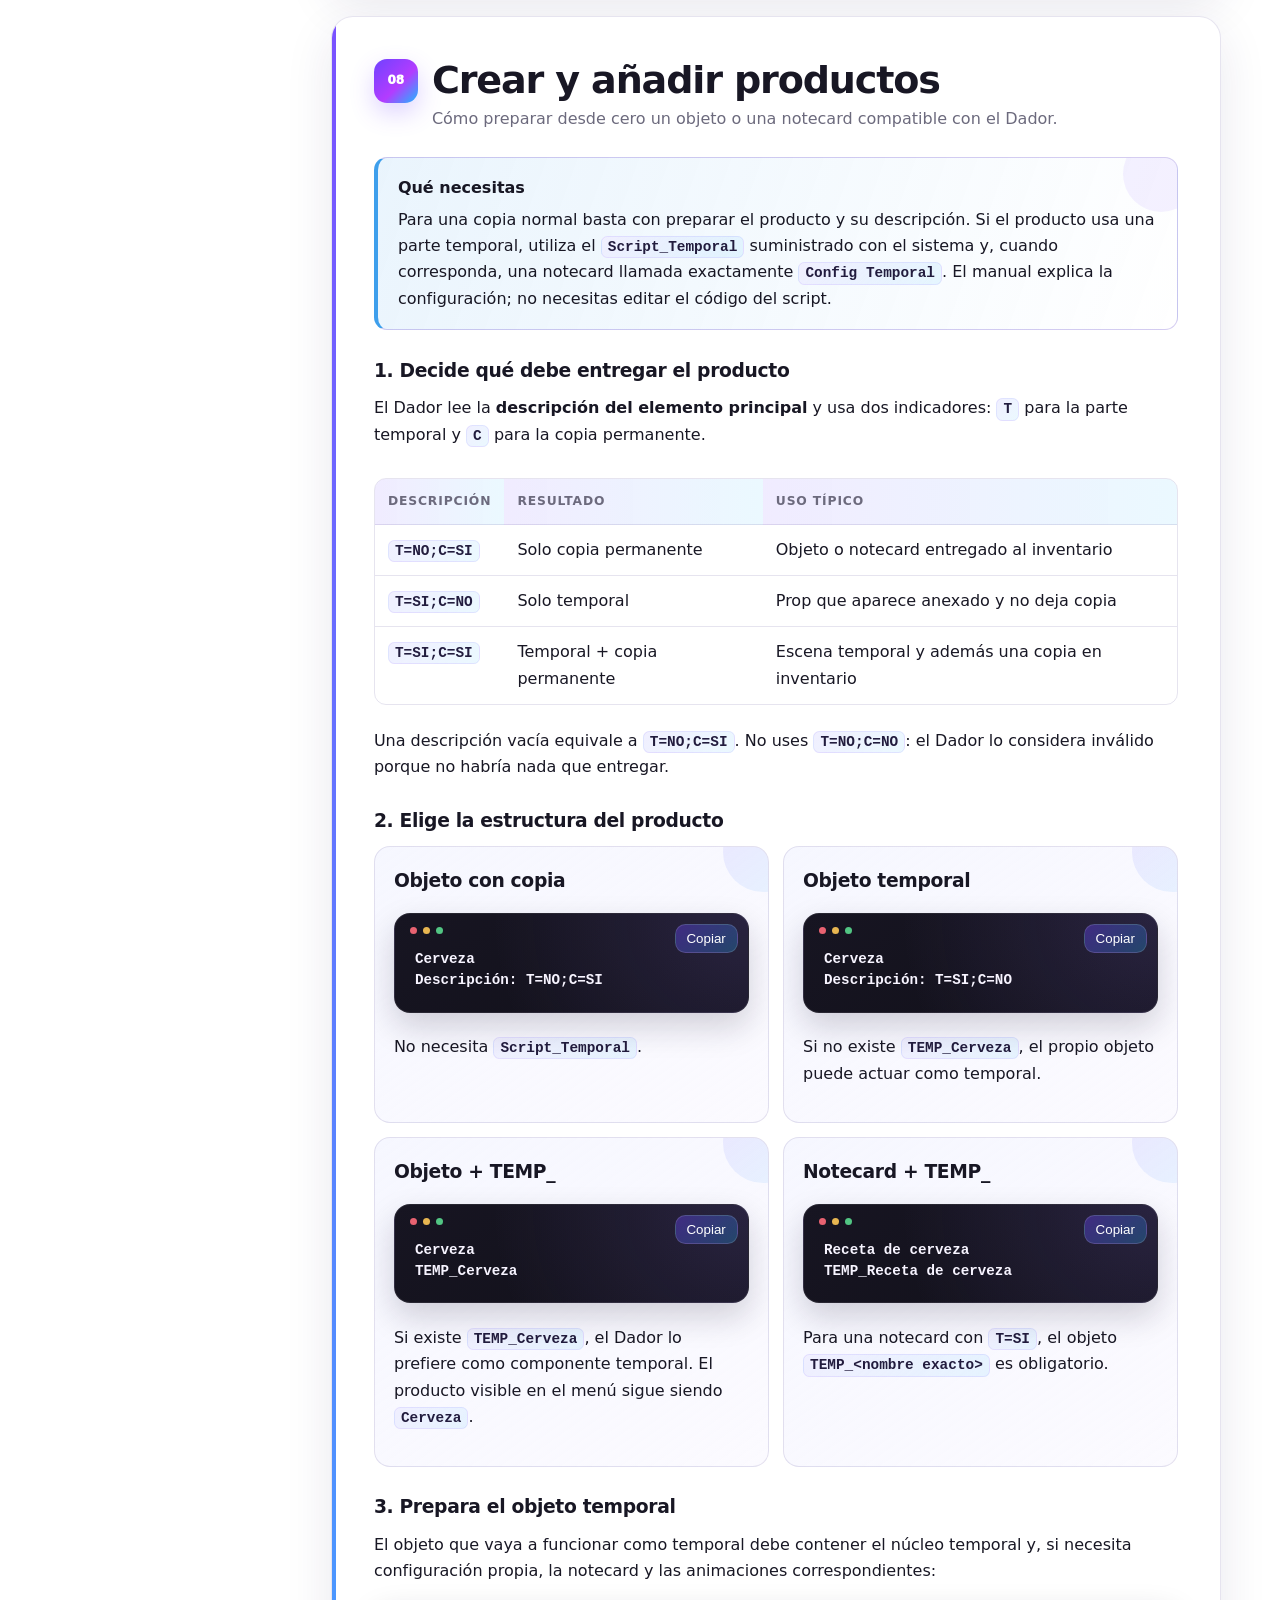
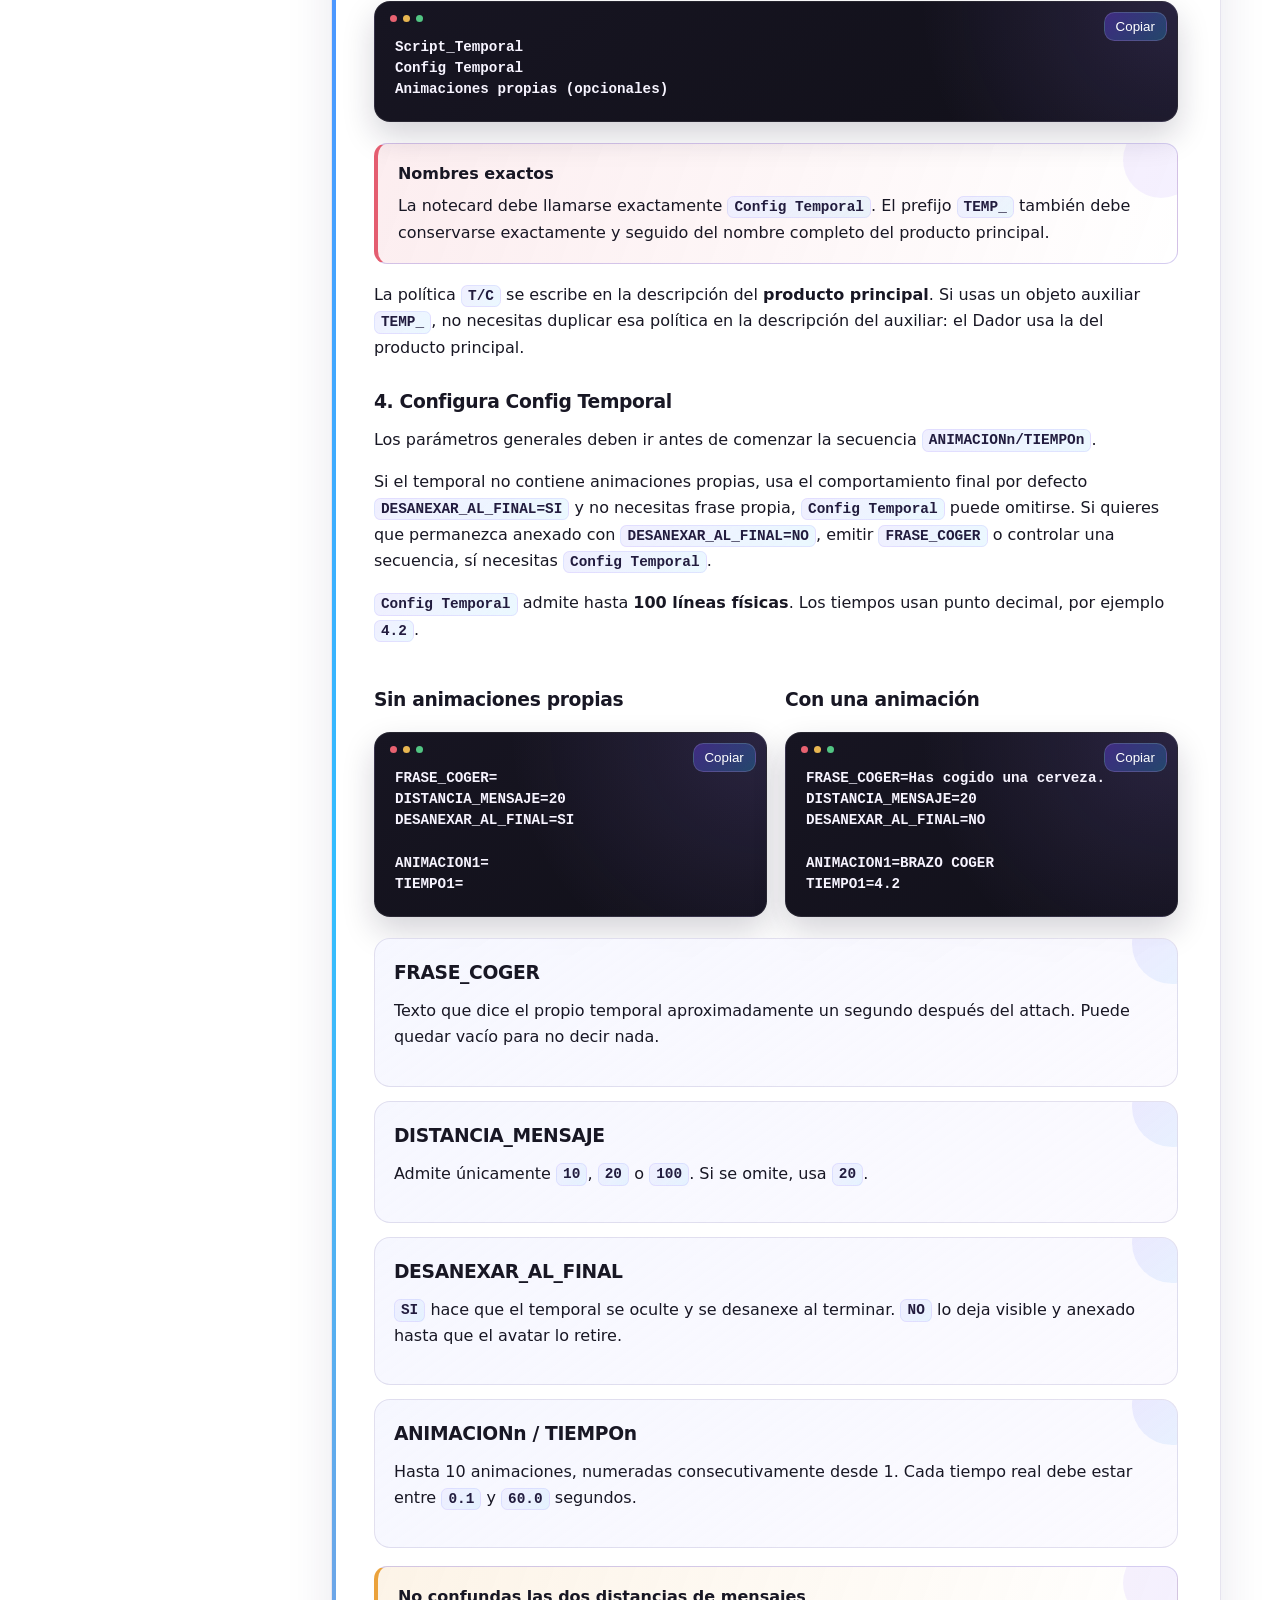
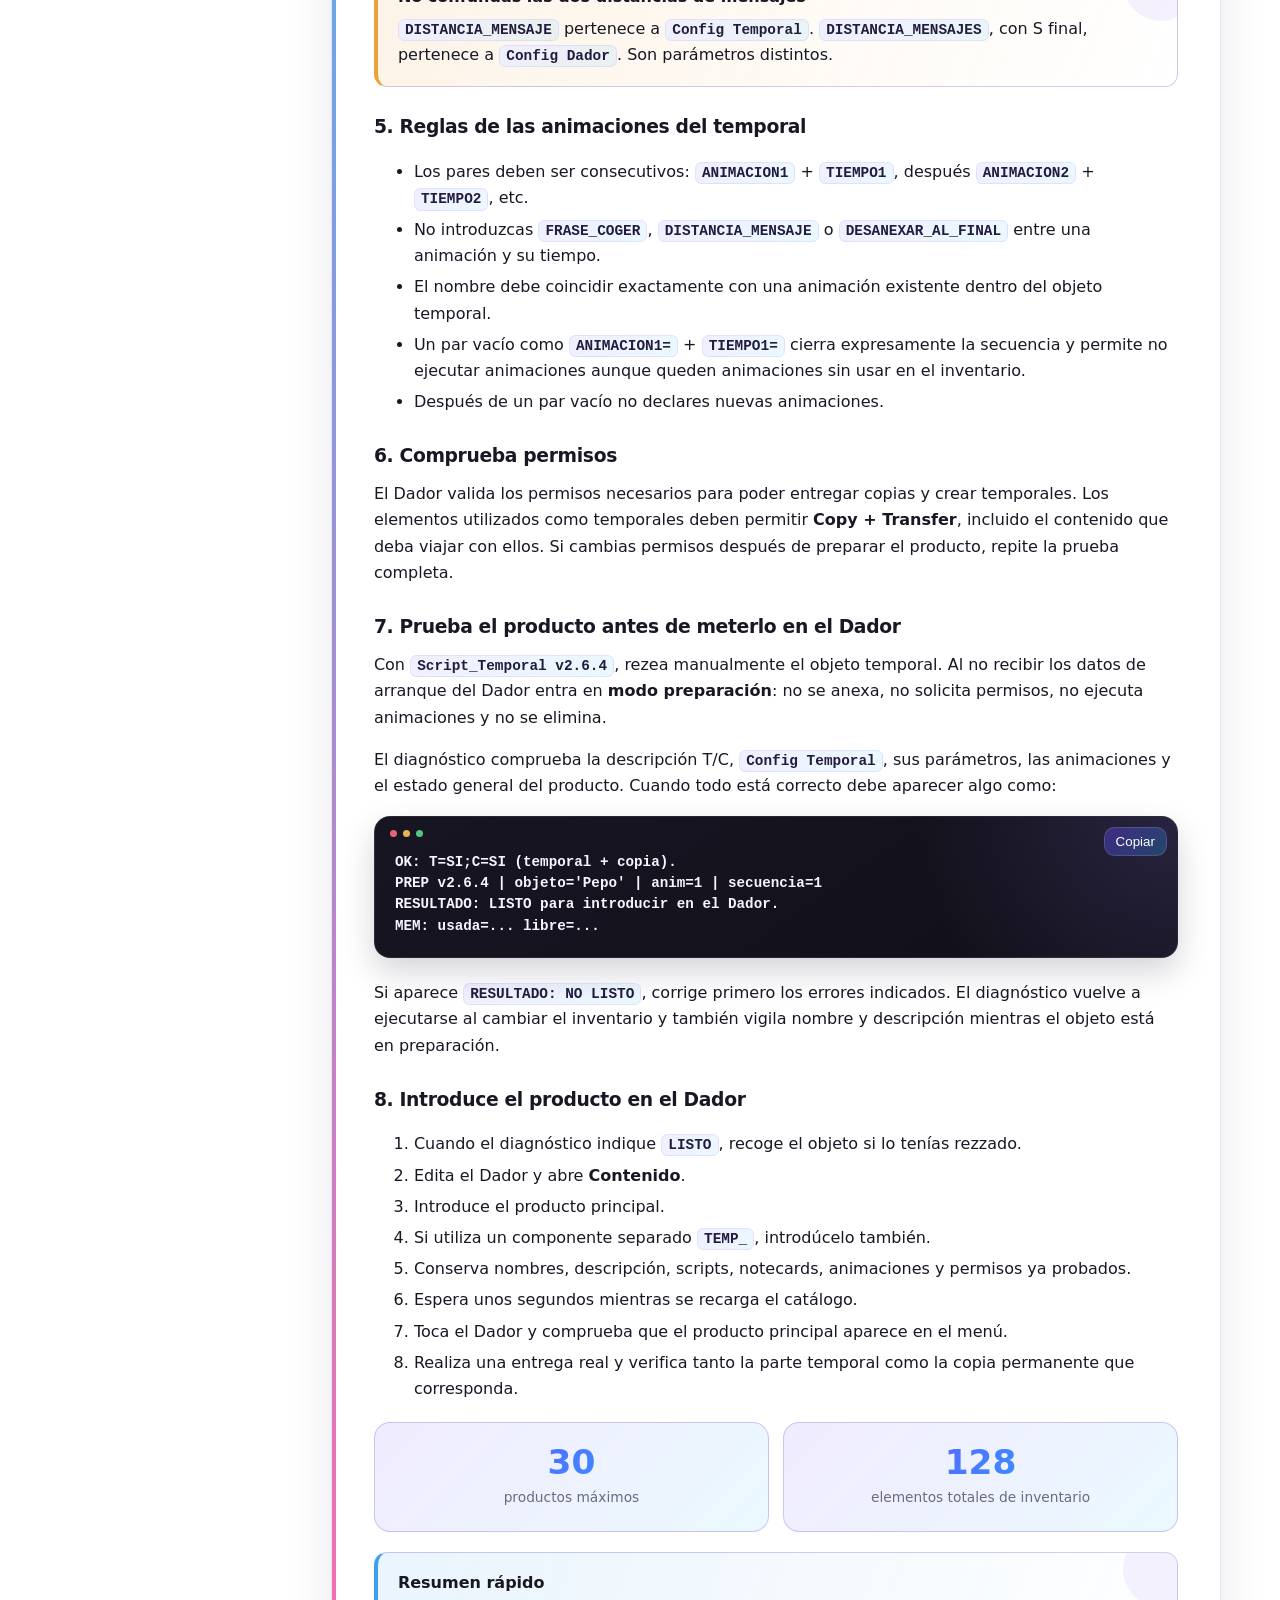
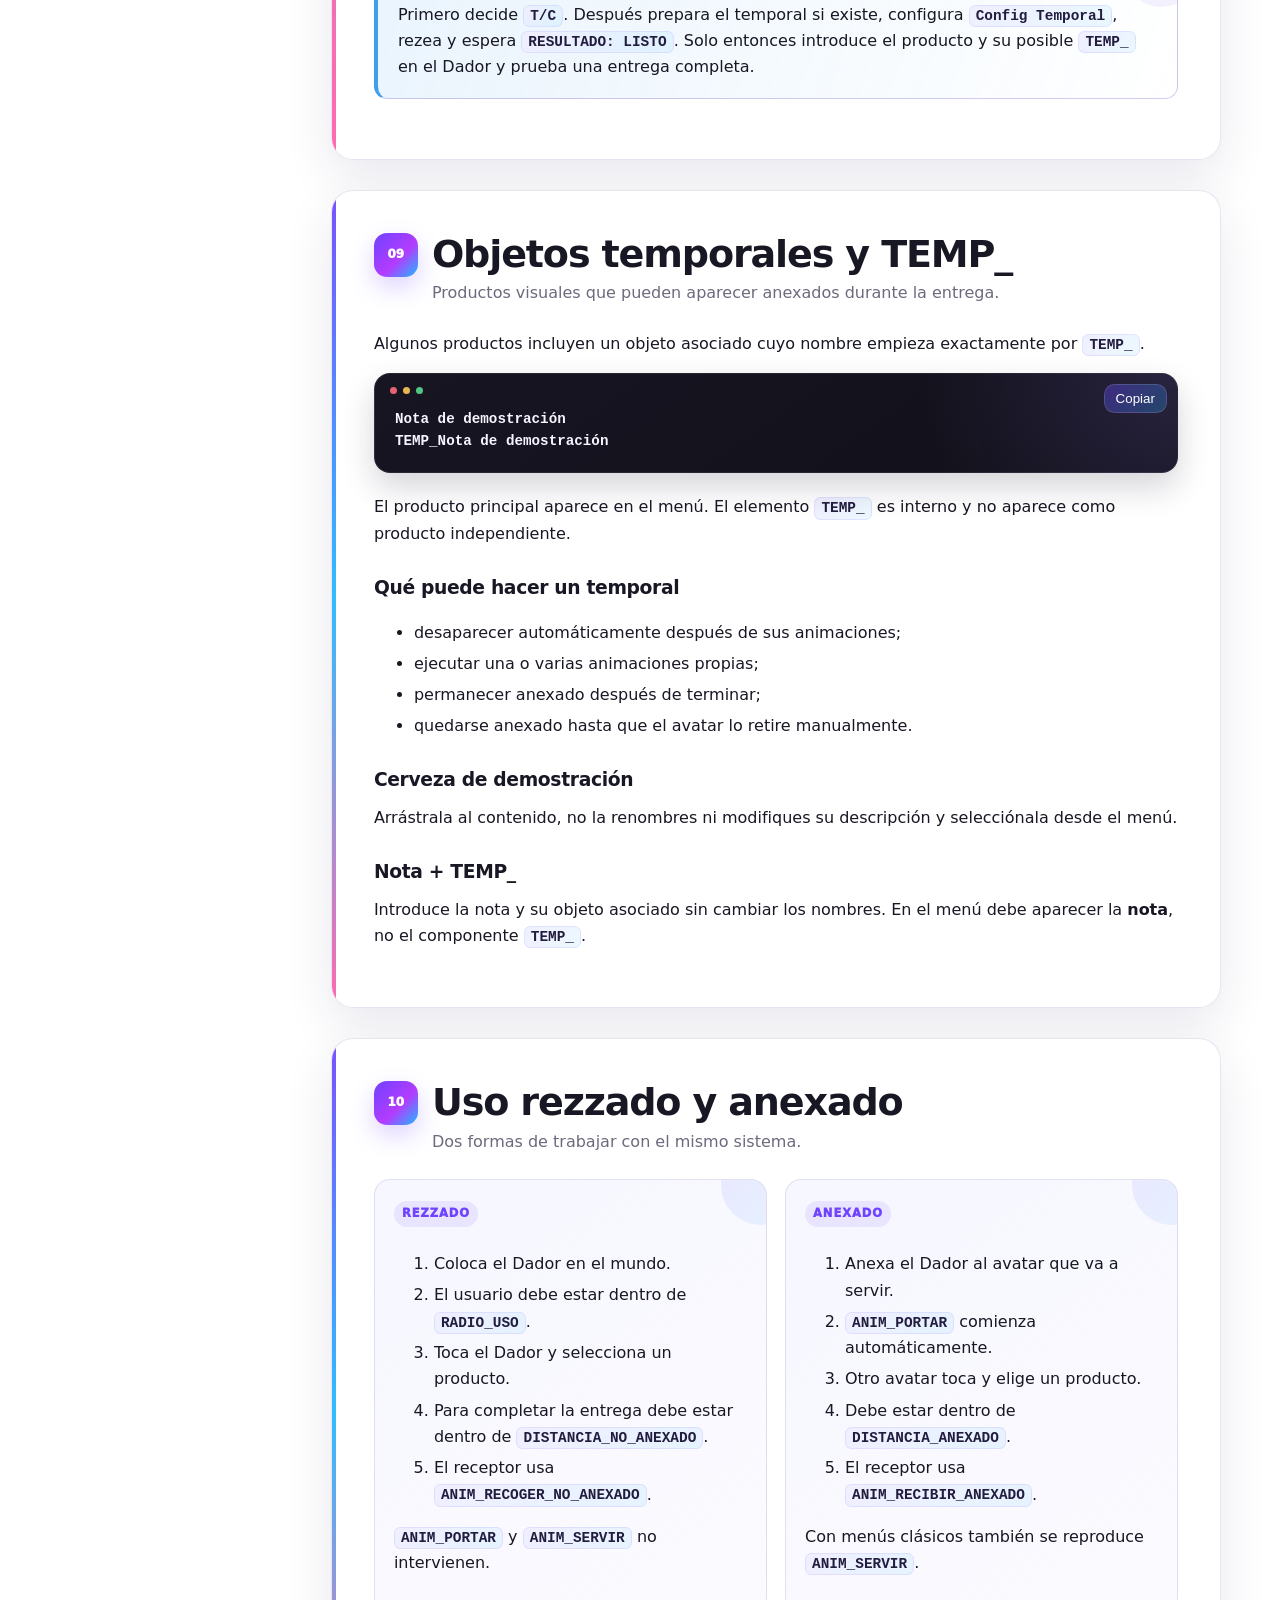
==== commit afc9dd9b: "Manual: refresh Delivery styles cache in index.html" ====
--- a/docs/index.html
+++ b/docs/index.html
@@ -6,7 +6,7 @@
   <meta name="description" content="Manual de usuario del Delivery para Second Life.">
   <meta name="theme-color" content="#6d4aff">
   <title>Delivery · Manual de usuario</title>
-  <link rel="stylesheet" href="./styles.css?v=flags-20260929-2">
+  <link rel="stylesheet" href="./styles.css?v=delivery-20261008-1">
 </head>
 <body>
   <header class="topbar">
--- a/docs/styles.css
+++ b/docs/styles.css
@@ -220,6 +220,24 @@
   background:linear-gradient(135deg,var(--accent),var(--accent-3));color:white;font-size:.7rem;font-weight:950;
   box-shadow:0 5px 12px rgba(111,66,255,.18)
 }
+
+.promo-showcase{
+  margin:-12px 0 34px;
+  padding:0;
+  overflow:hidden;
+  border:1px solid color-mix(in srgb,var(--accent) 22%,var(--border));
+  border-radius:24px;
+  background:var(--panel);
+  box-shadow:var(--shadow);
+}
+.promo-showcase img{
+  display:block;
+  width:100%;
+  height:auto;
+  aspect-ratio:1400/760;
+  object-fit:cover;
+}
+
 .doc-section{
   position:relative;overflow:hidden;min-width:0;margin:0 0 30px;padding:clamp(24px,4vw,42px);
   background:var(--panel);backdrop-filter:blur(18px) saturate(1.12);border:1px solid var(--border);border-radius:22px;
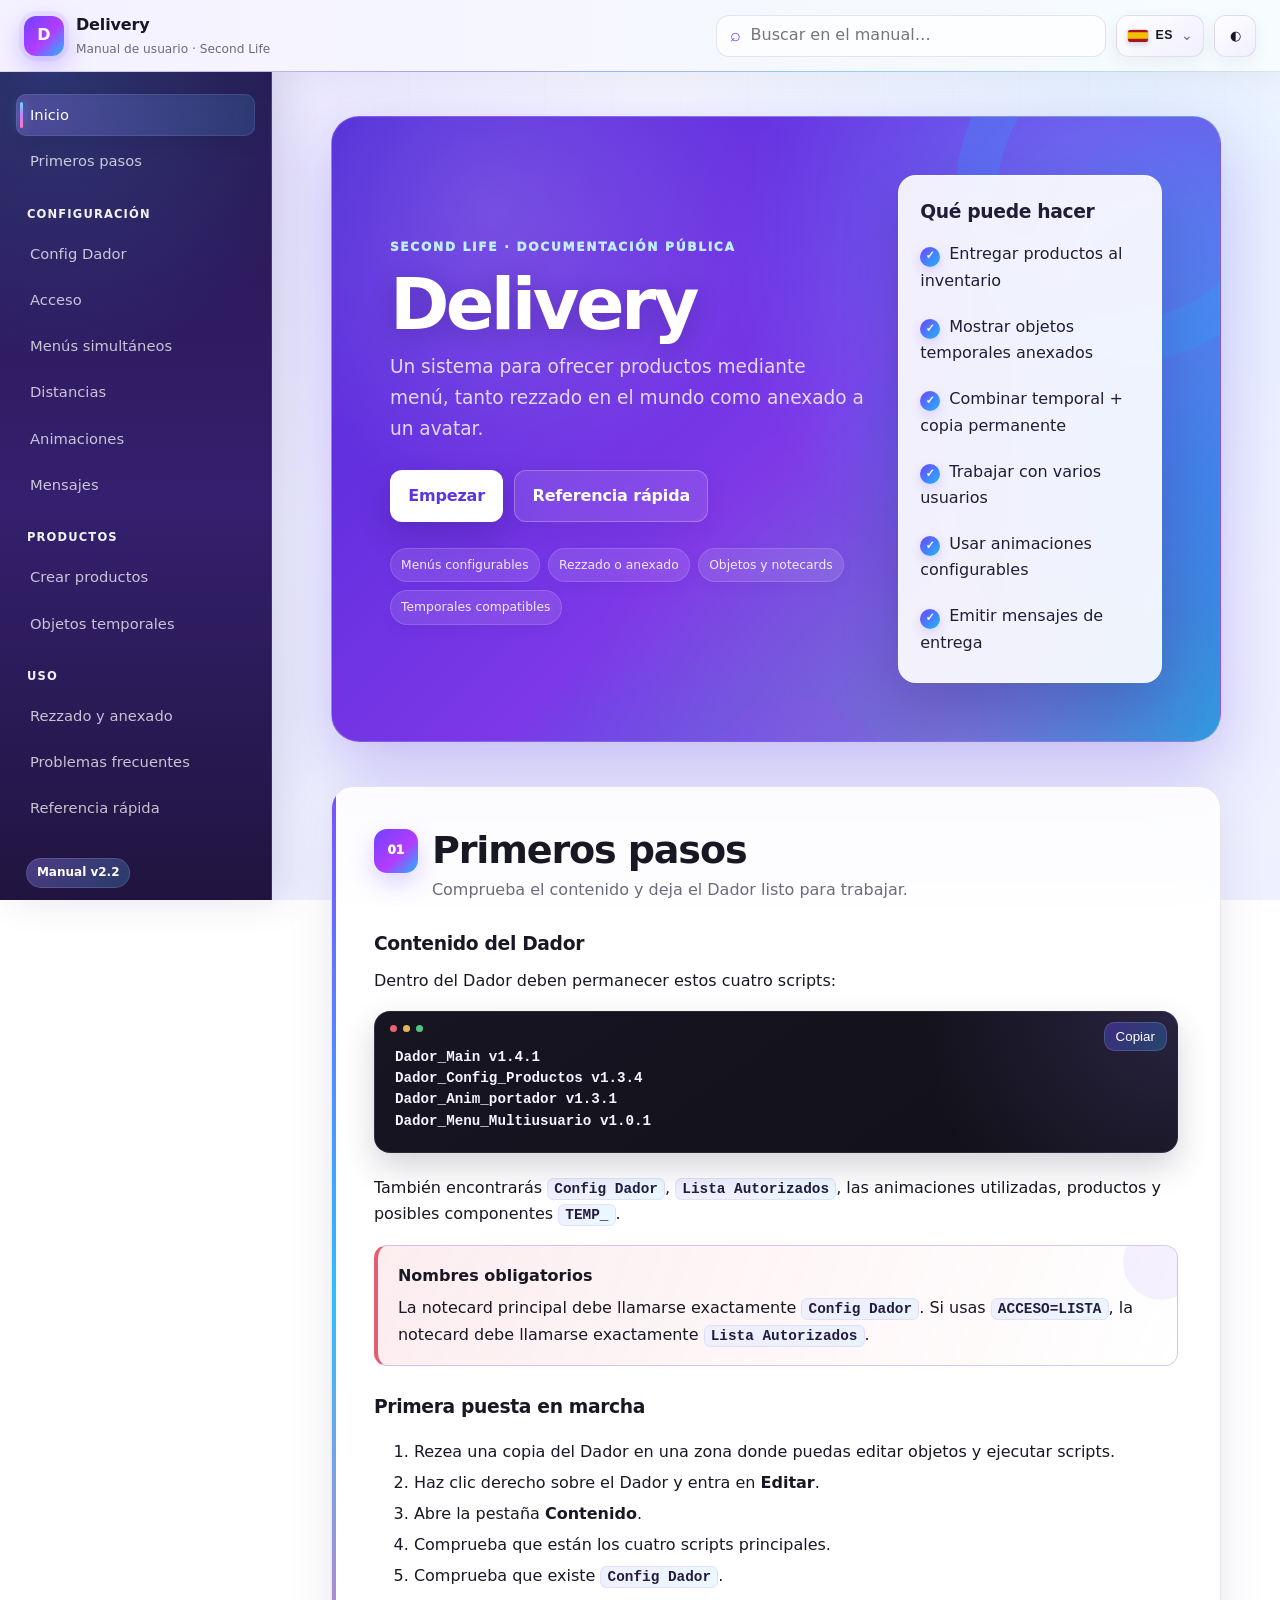
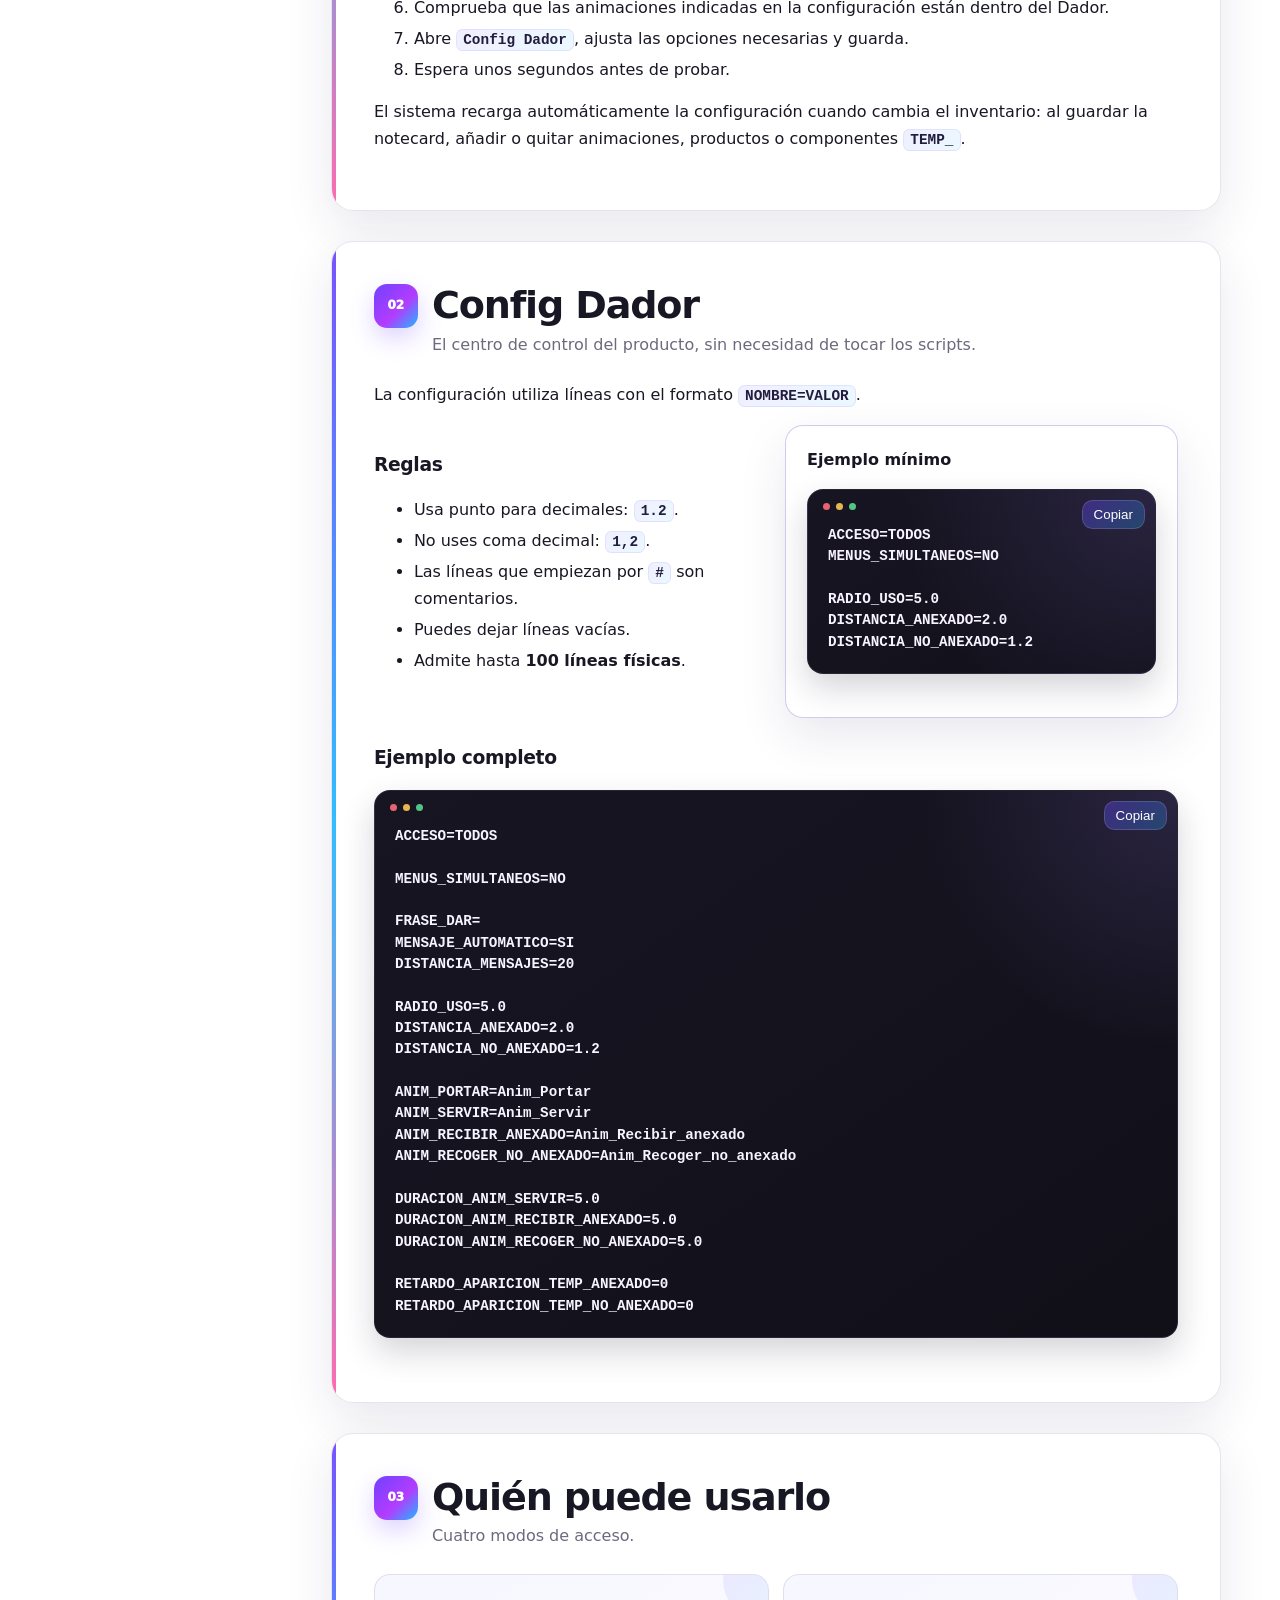
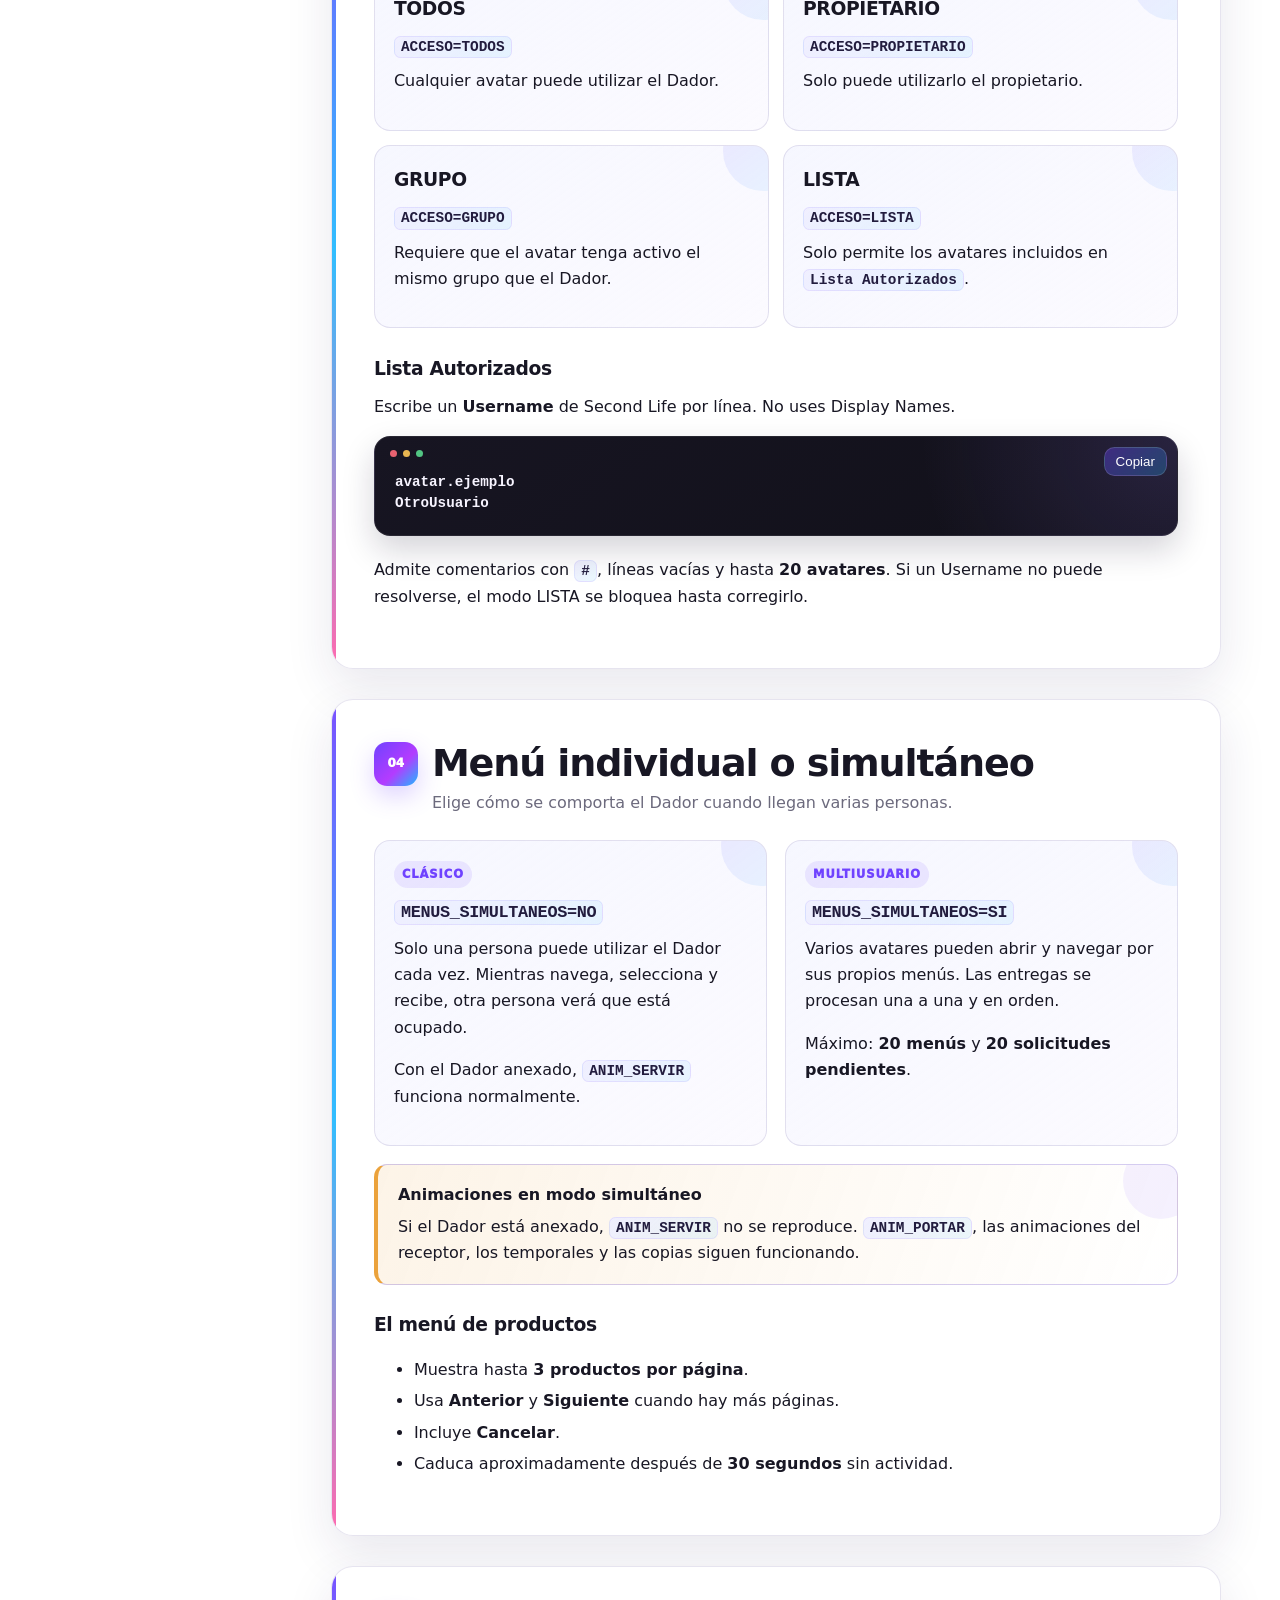
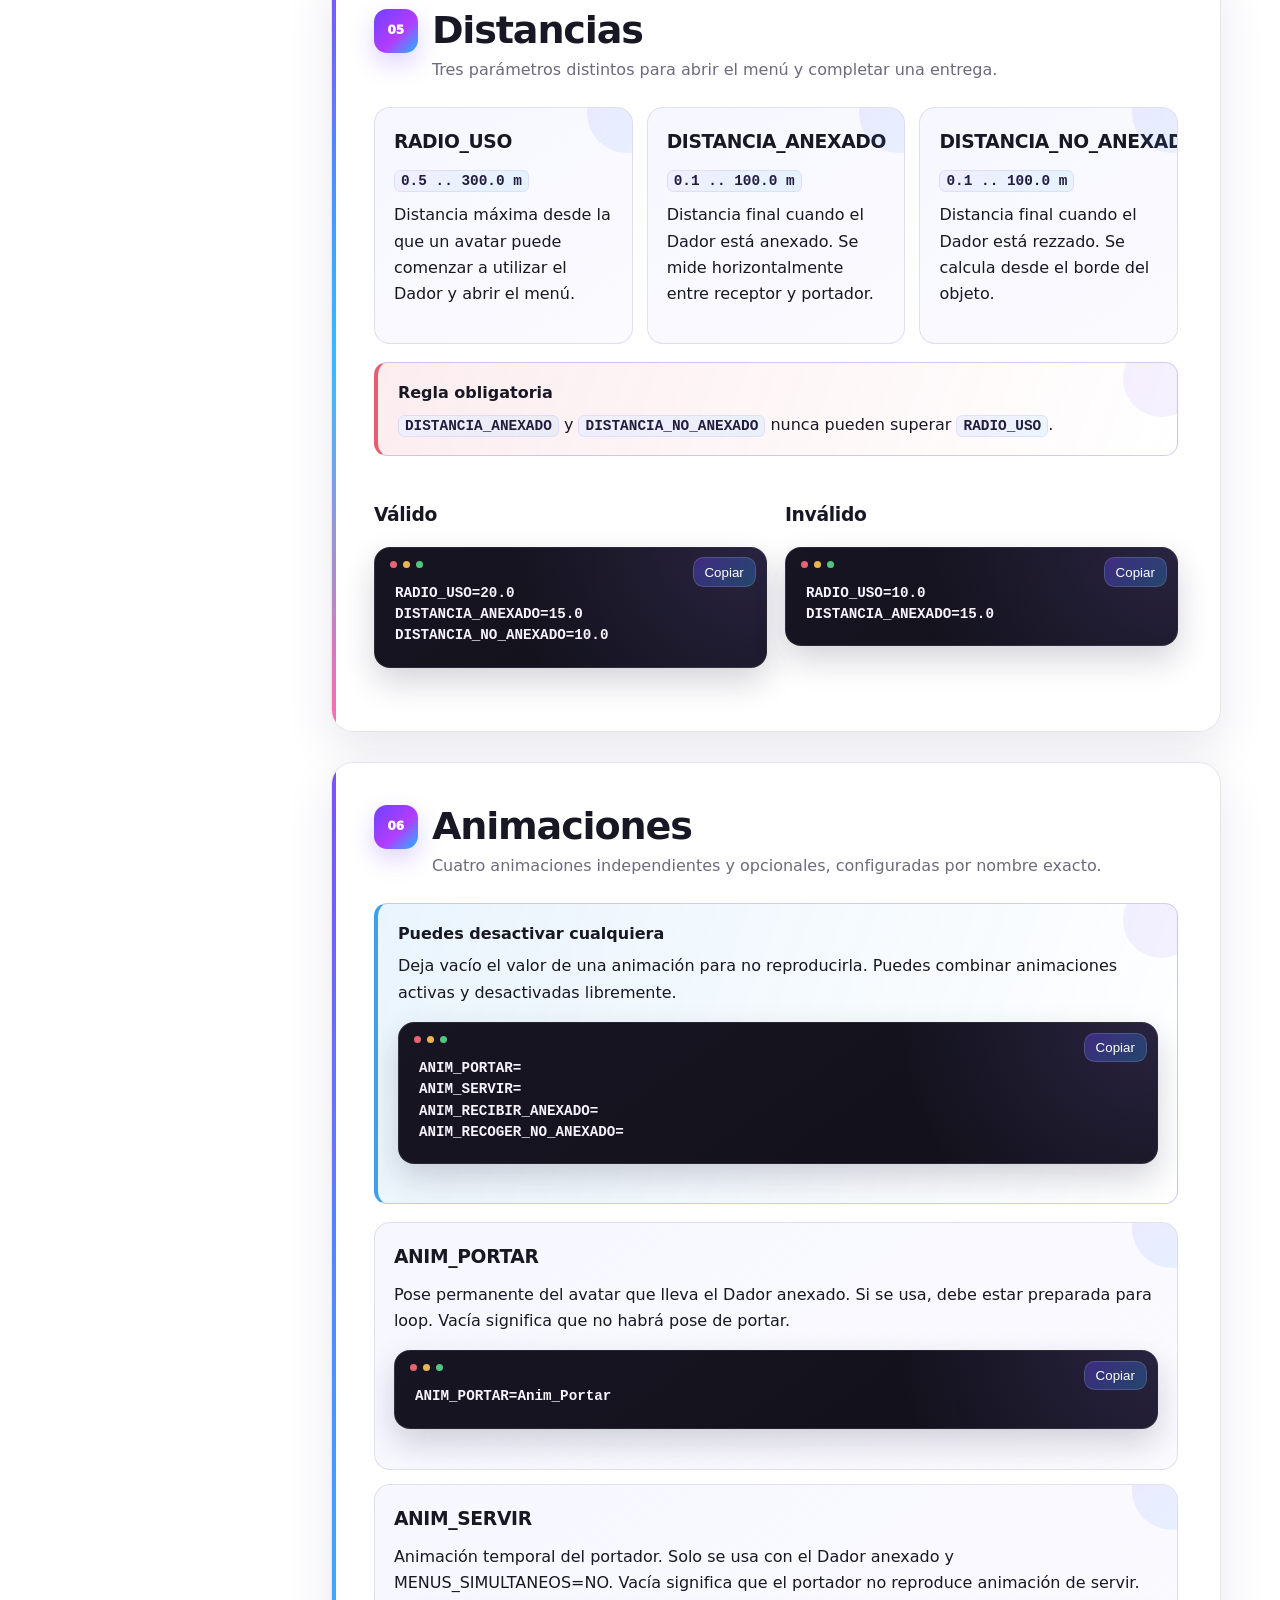
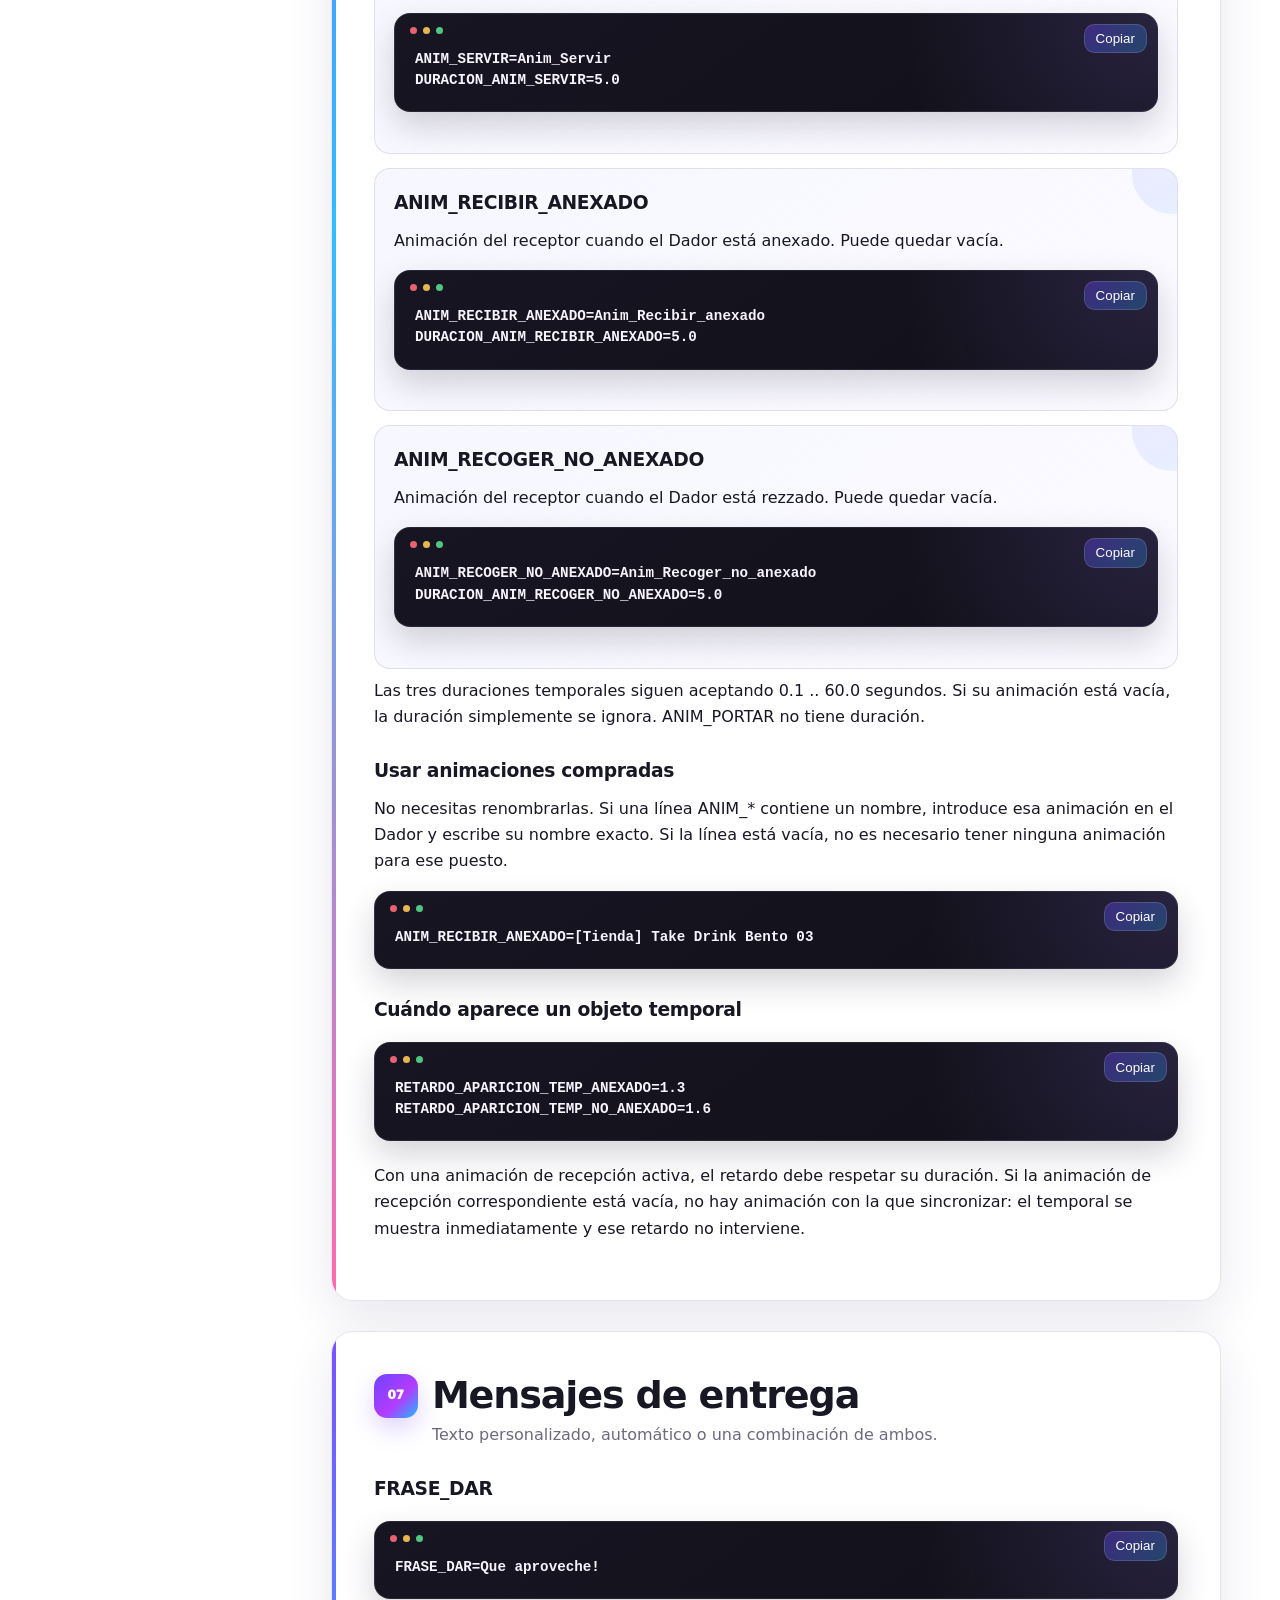
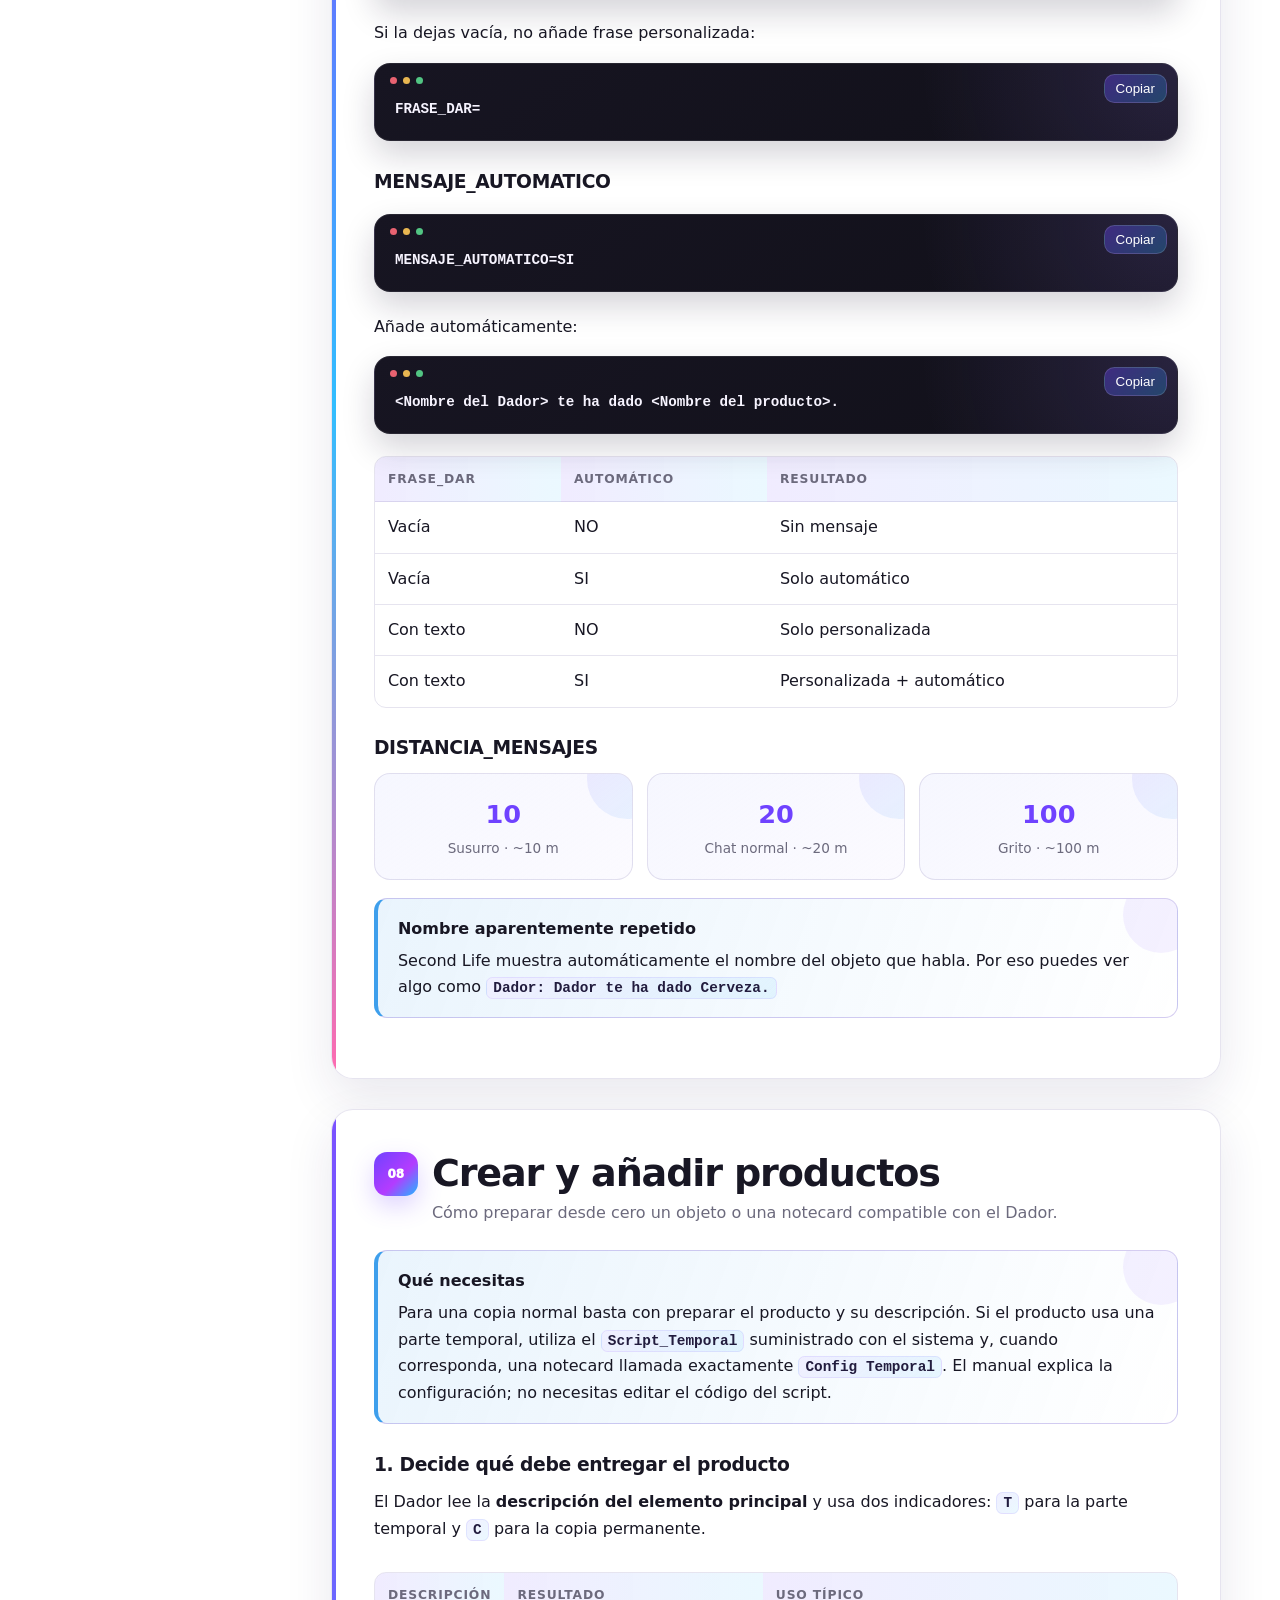
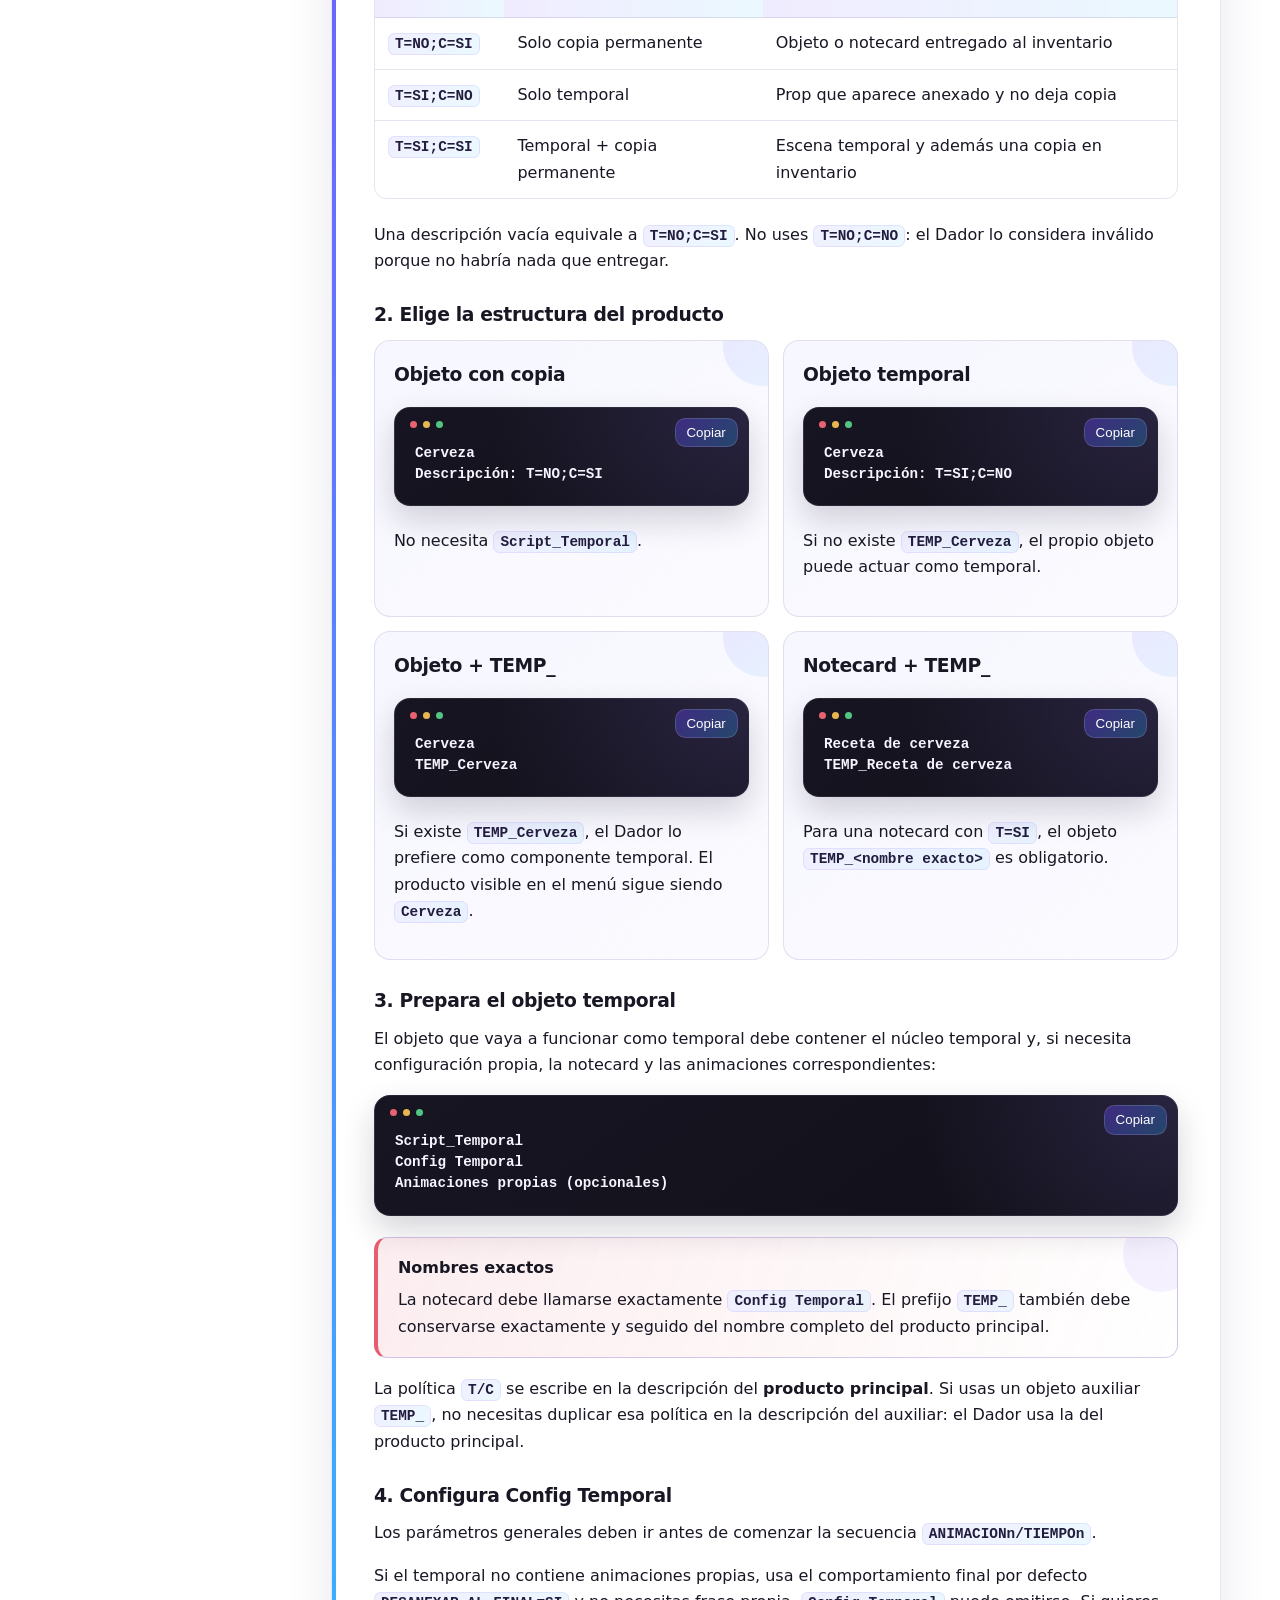
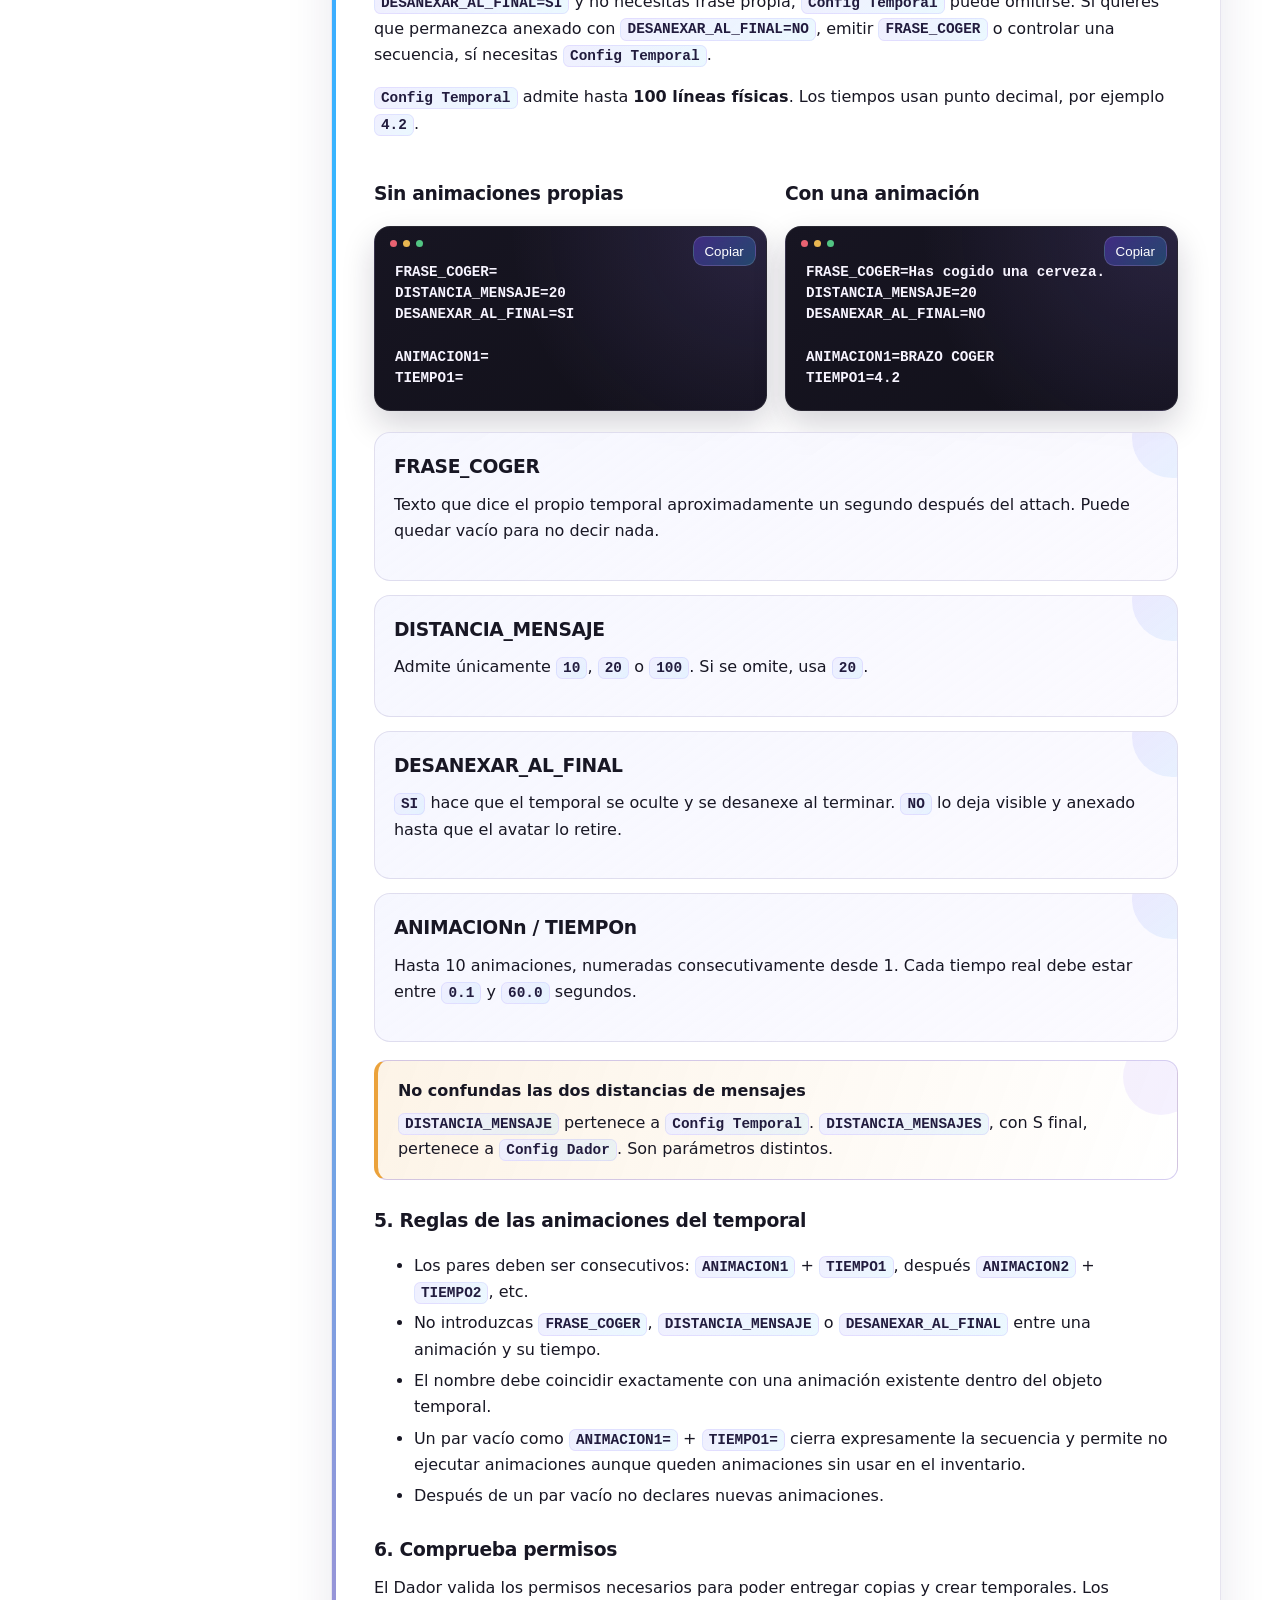
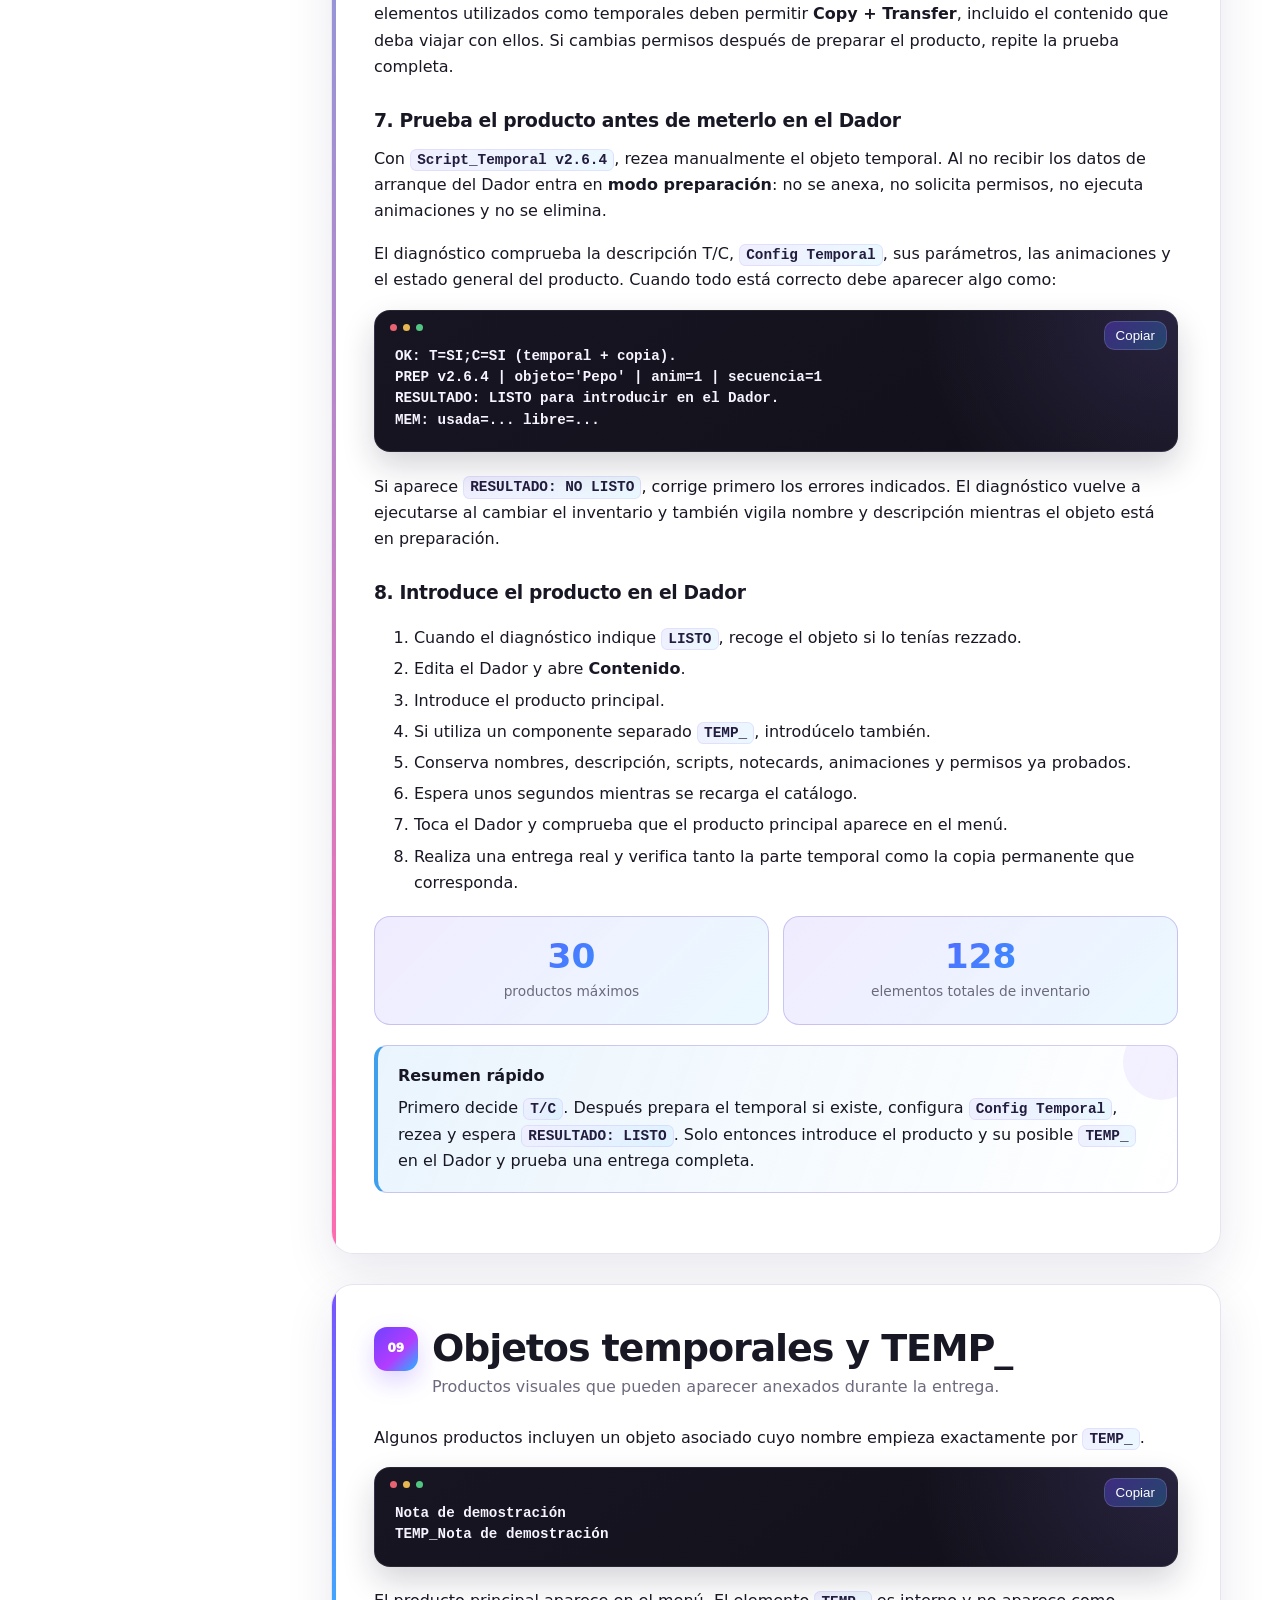
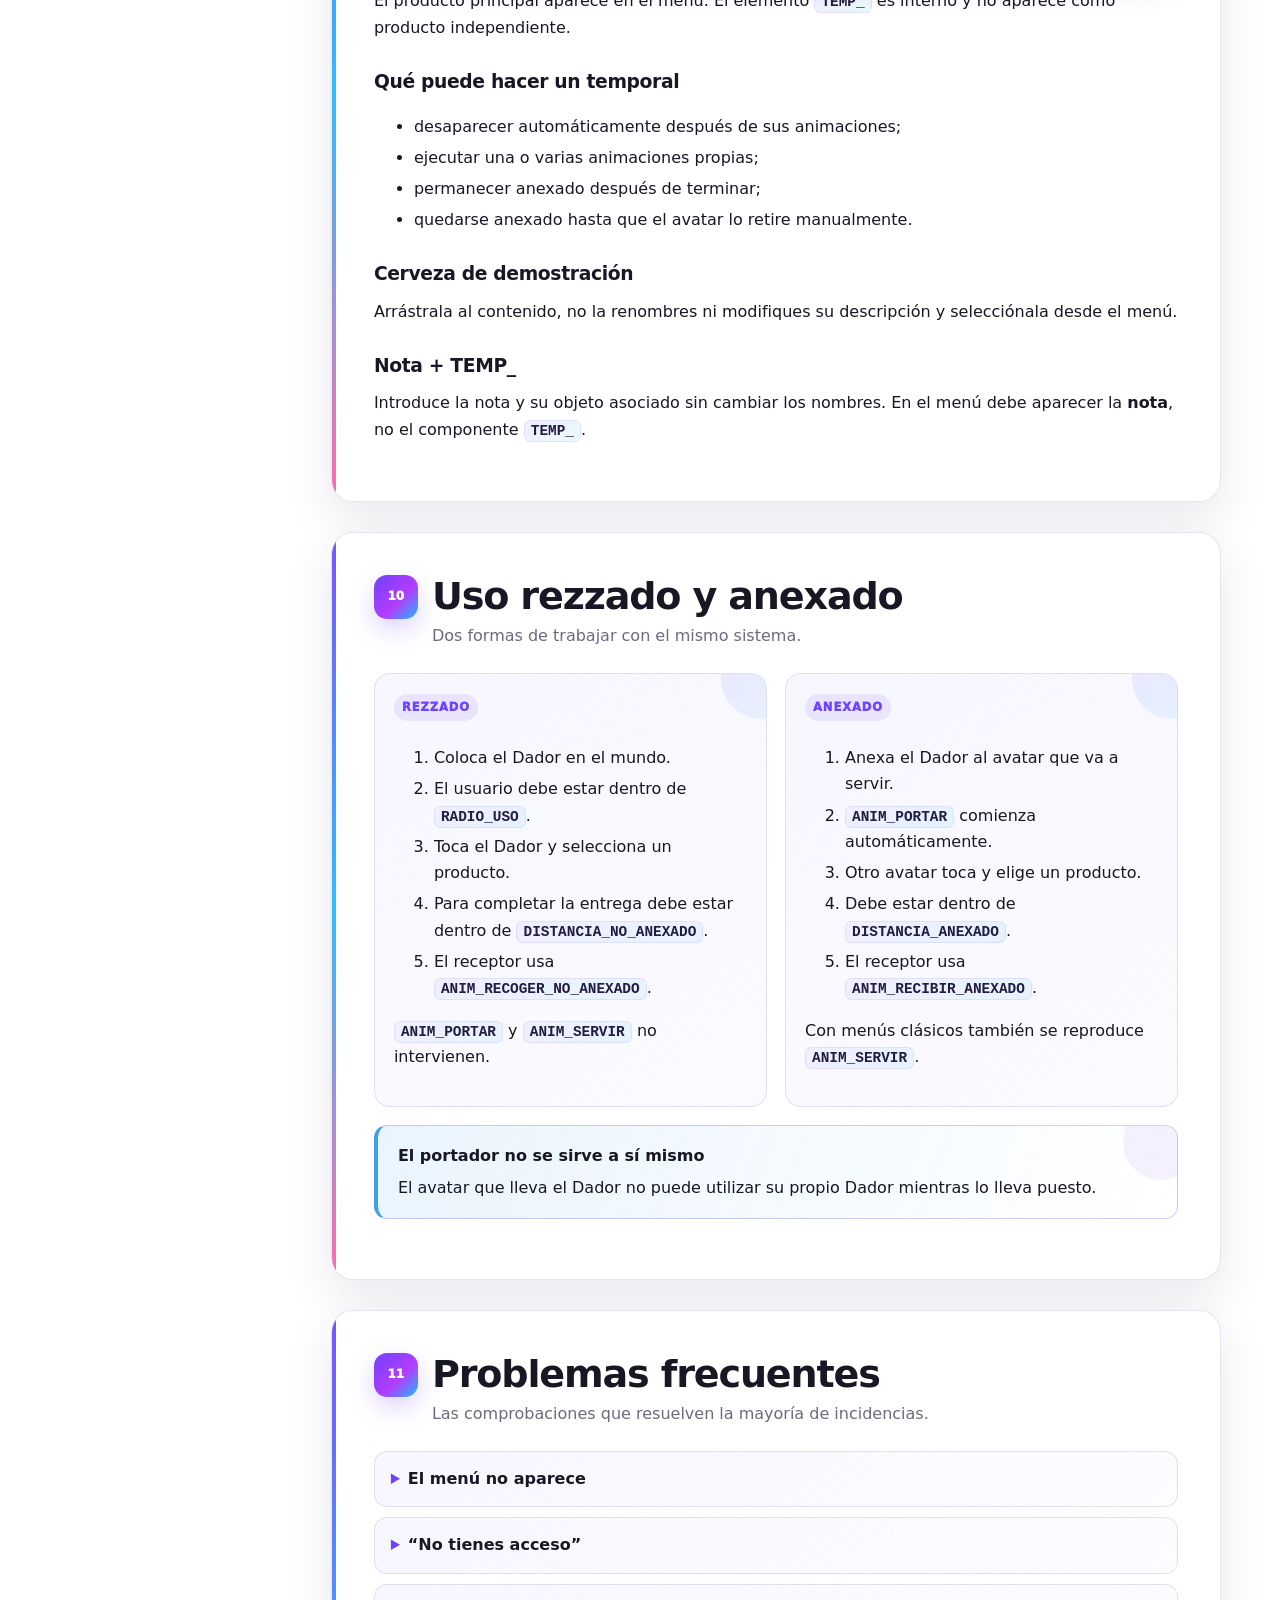
==== commit 63e1bdda: "Manual: remove promotional image from index.html" ====
--- a/docs/index.html
+++ b/docs/index.html
@@ -98,9 +98,7 @@
         </div>
       </section>
 
-      <figure class="promo-showcase">
-        <img src="./assets/delivery-promo.svg" alt="Imagen promocional de Delivery para Second Life" loading="lazy">
-      </figure>
+      
 
       <div id="noResults" class="no-results" hidden>
         <h2>No hay coincidencias</h2>
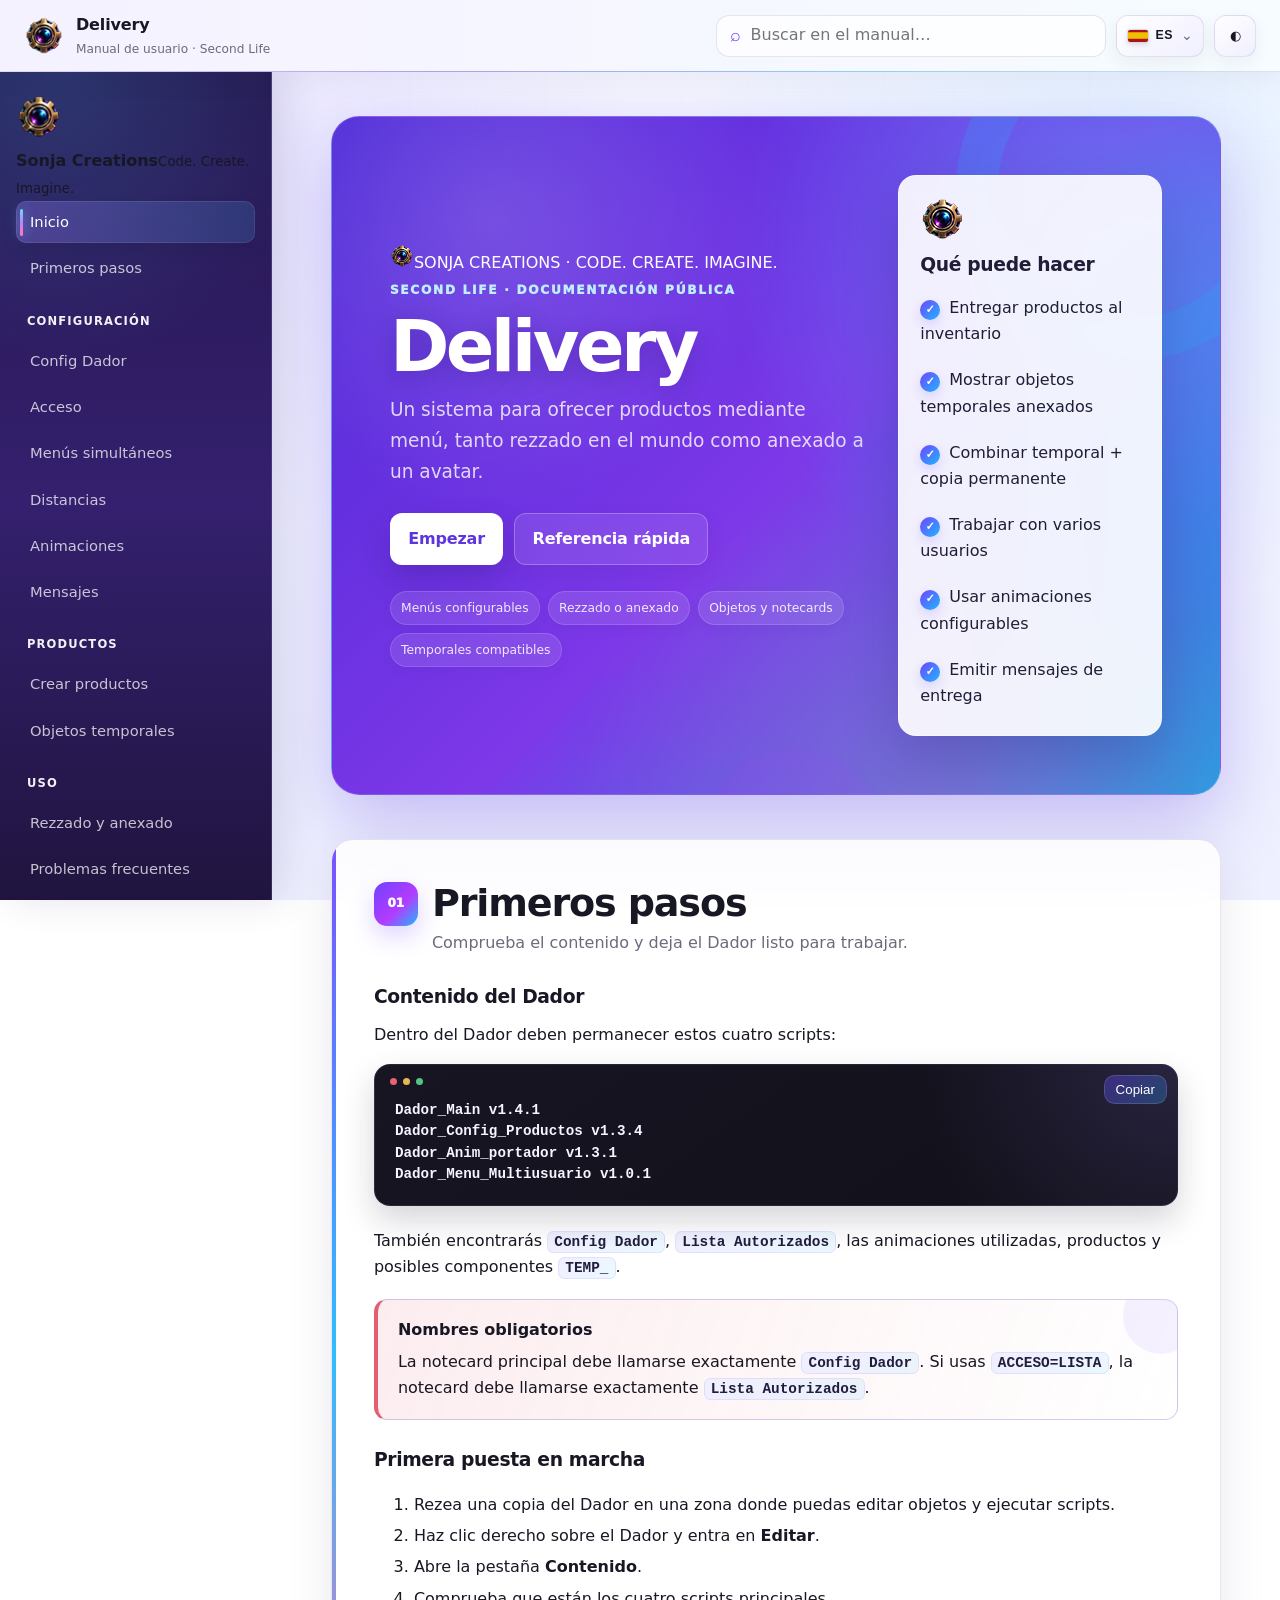
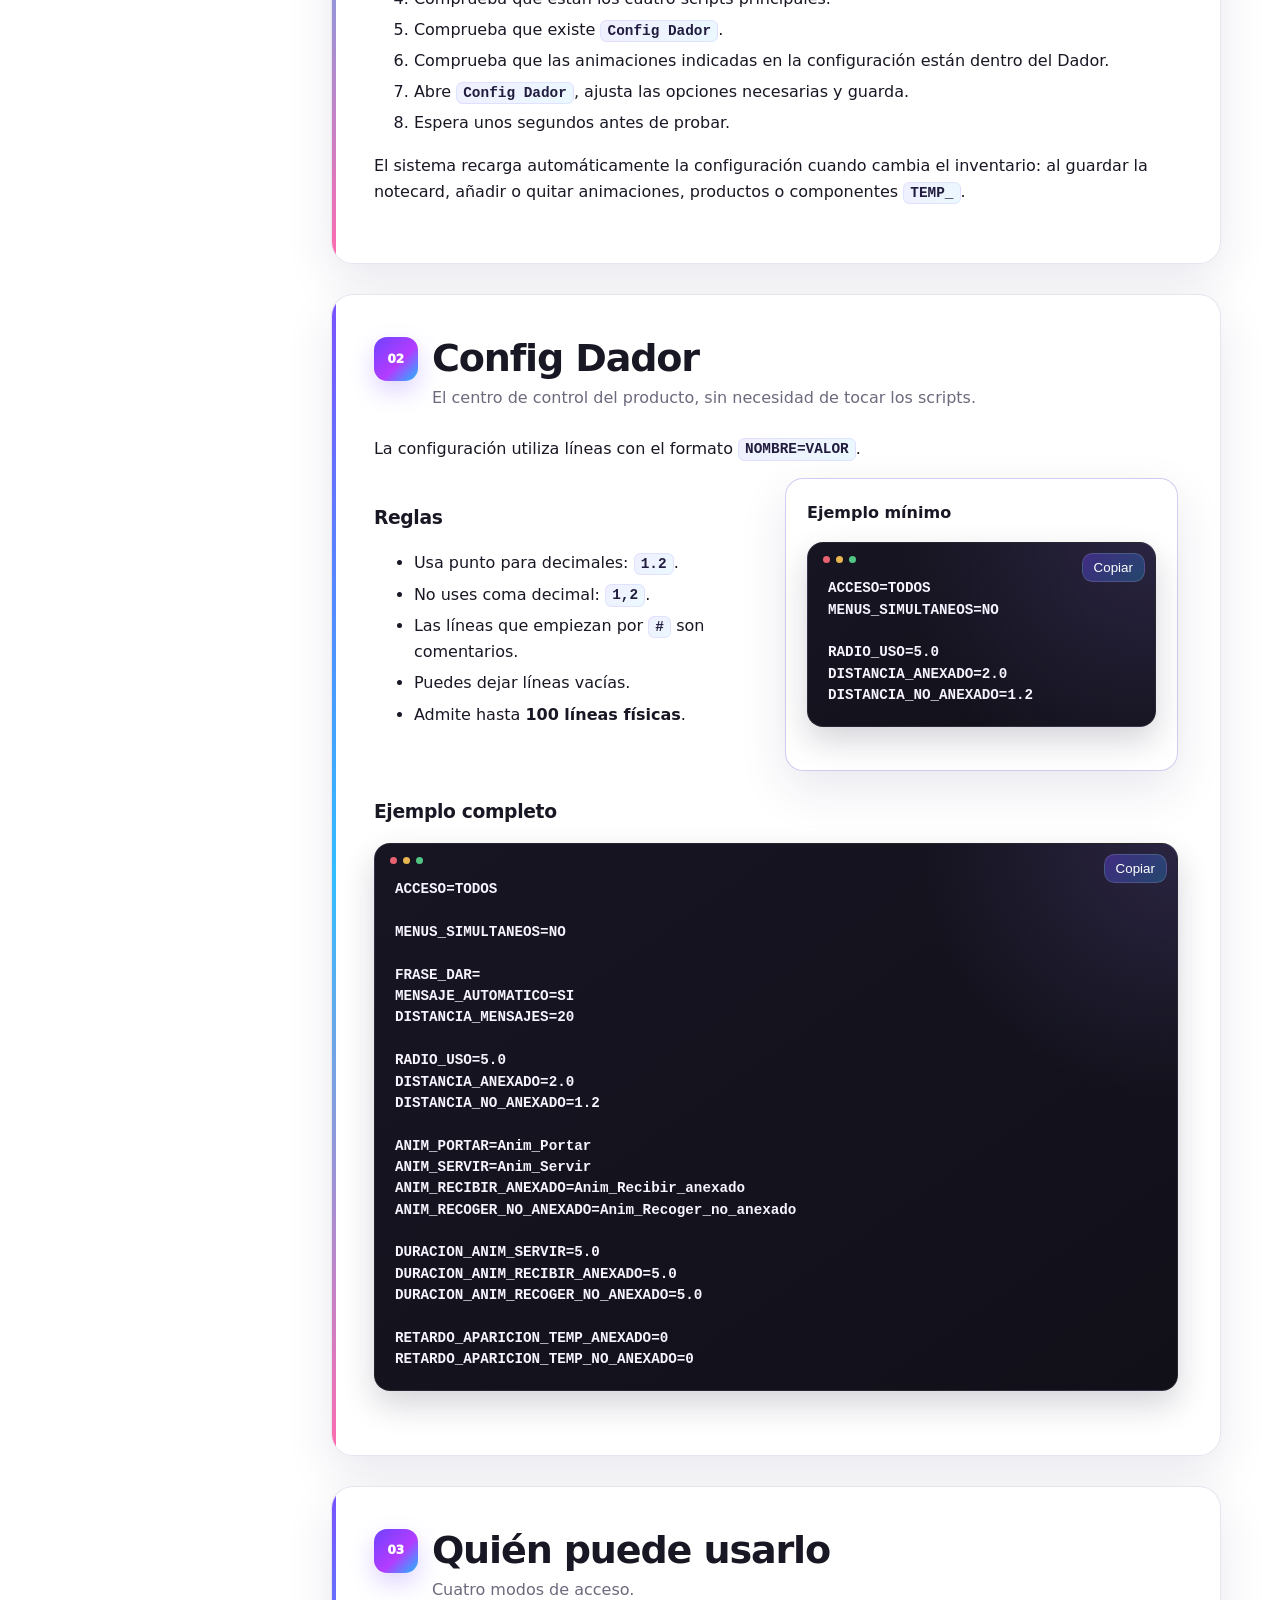
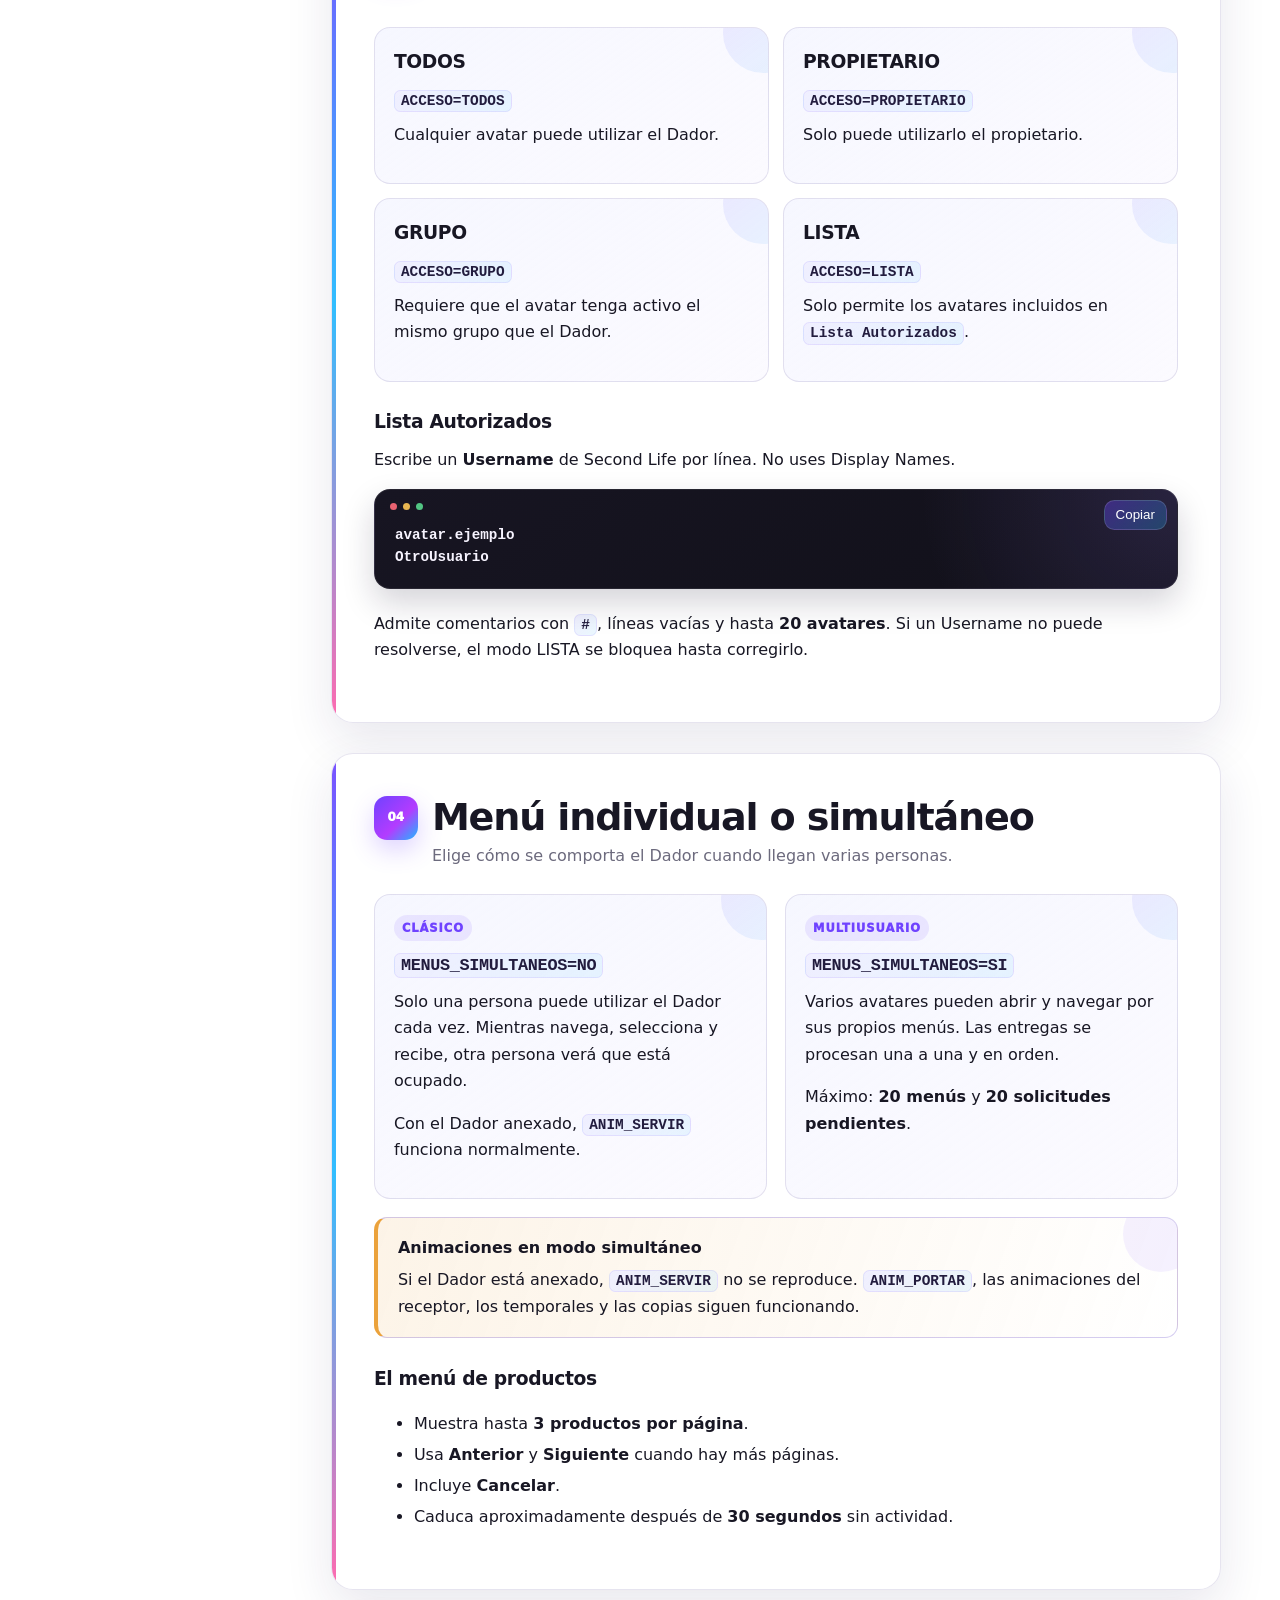
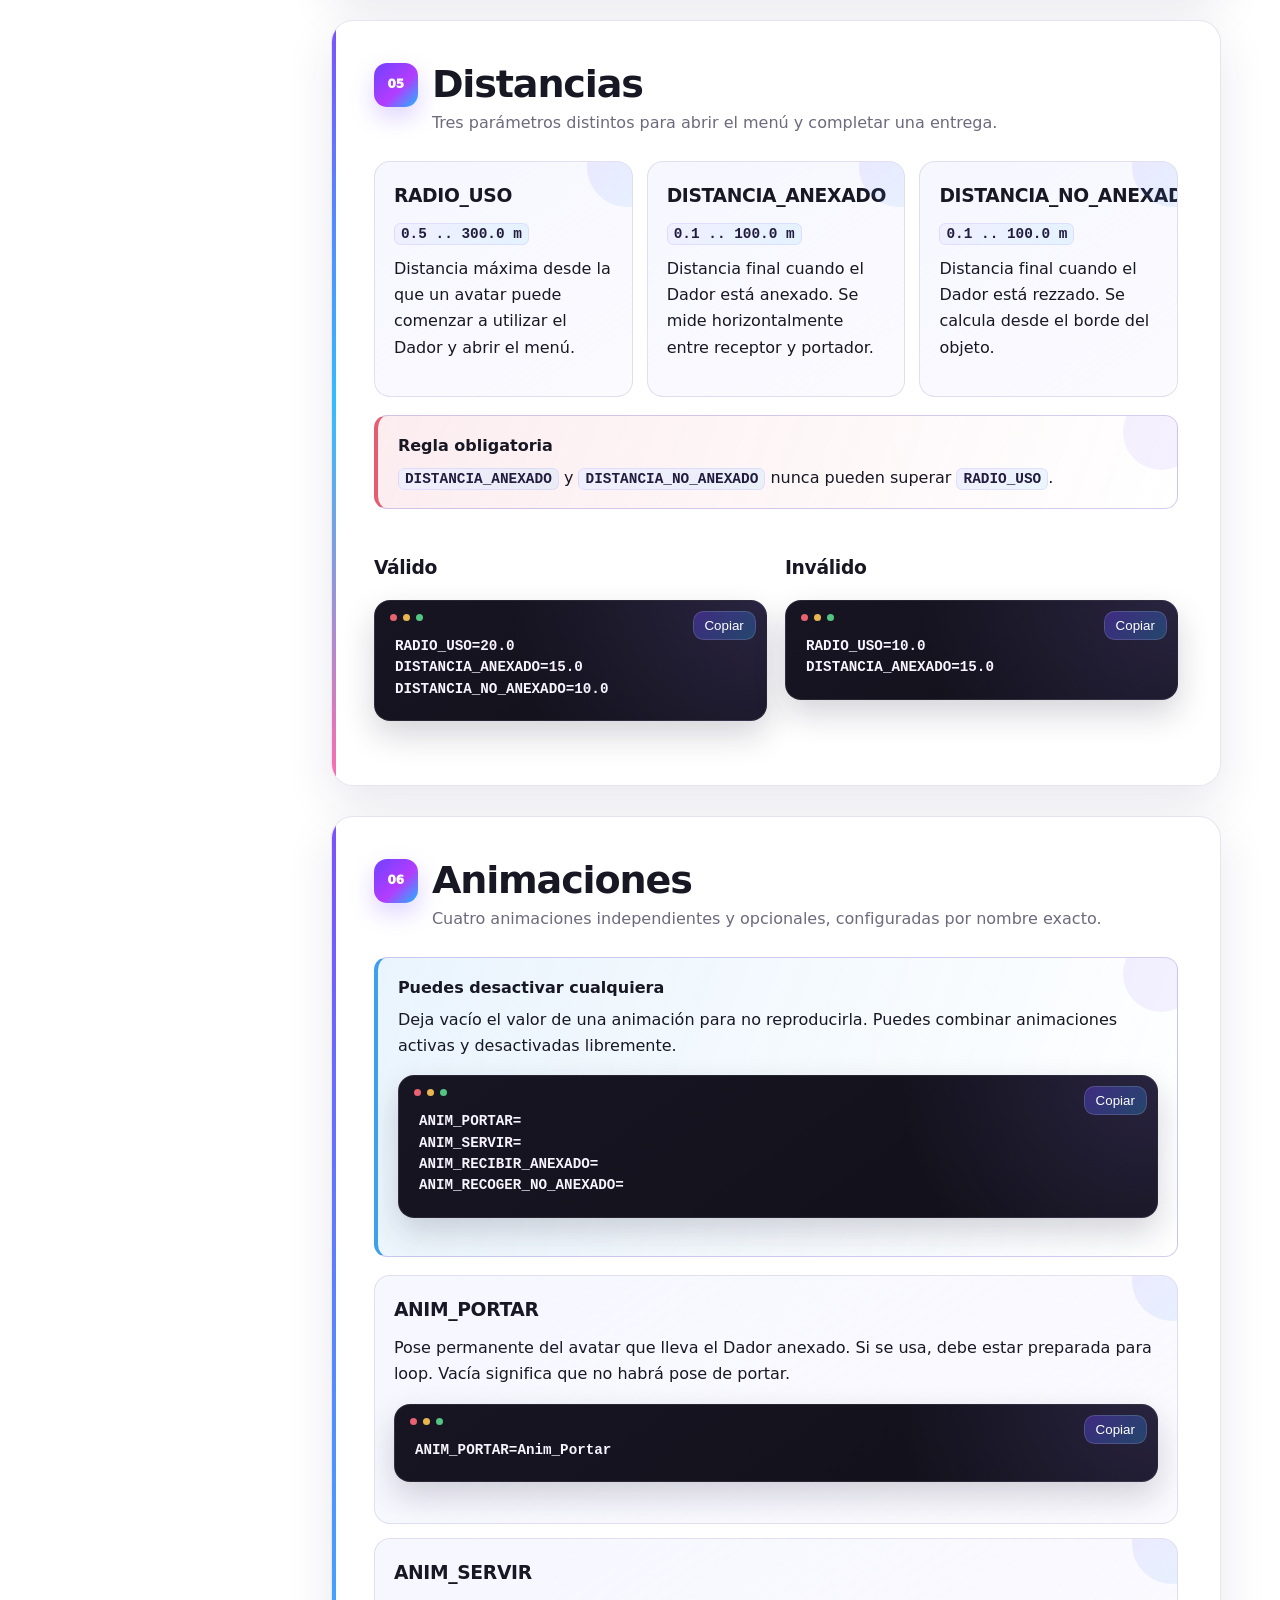
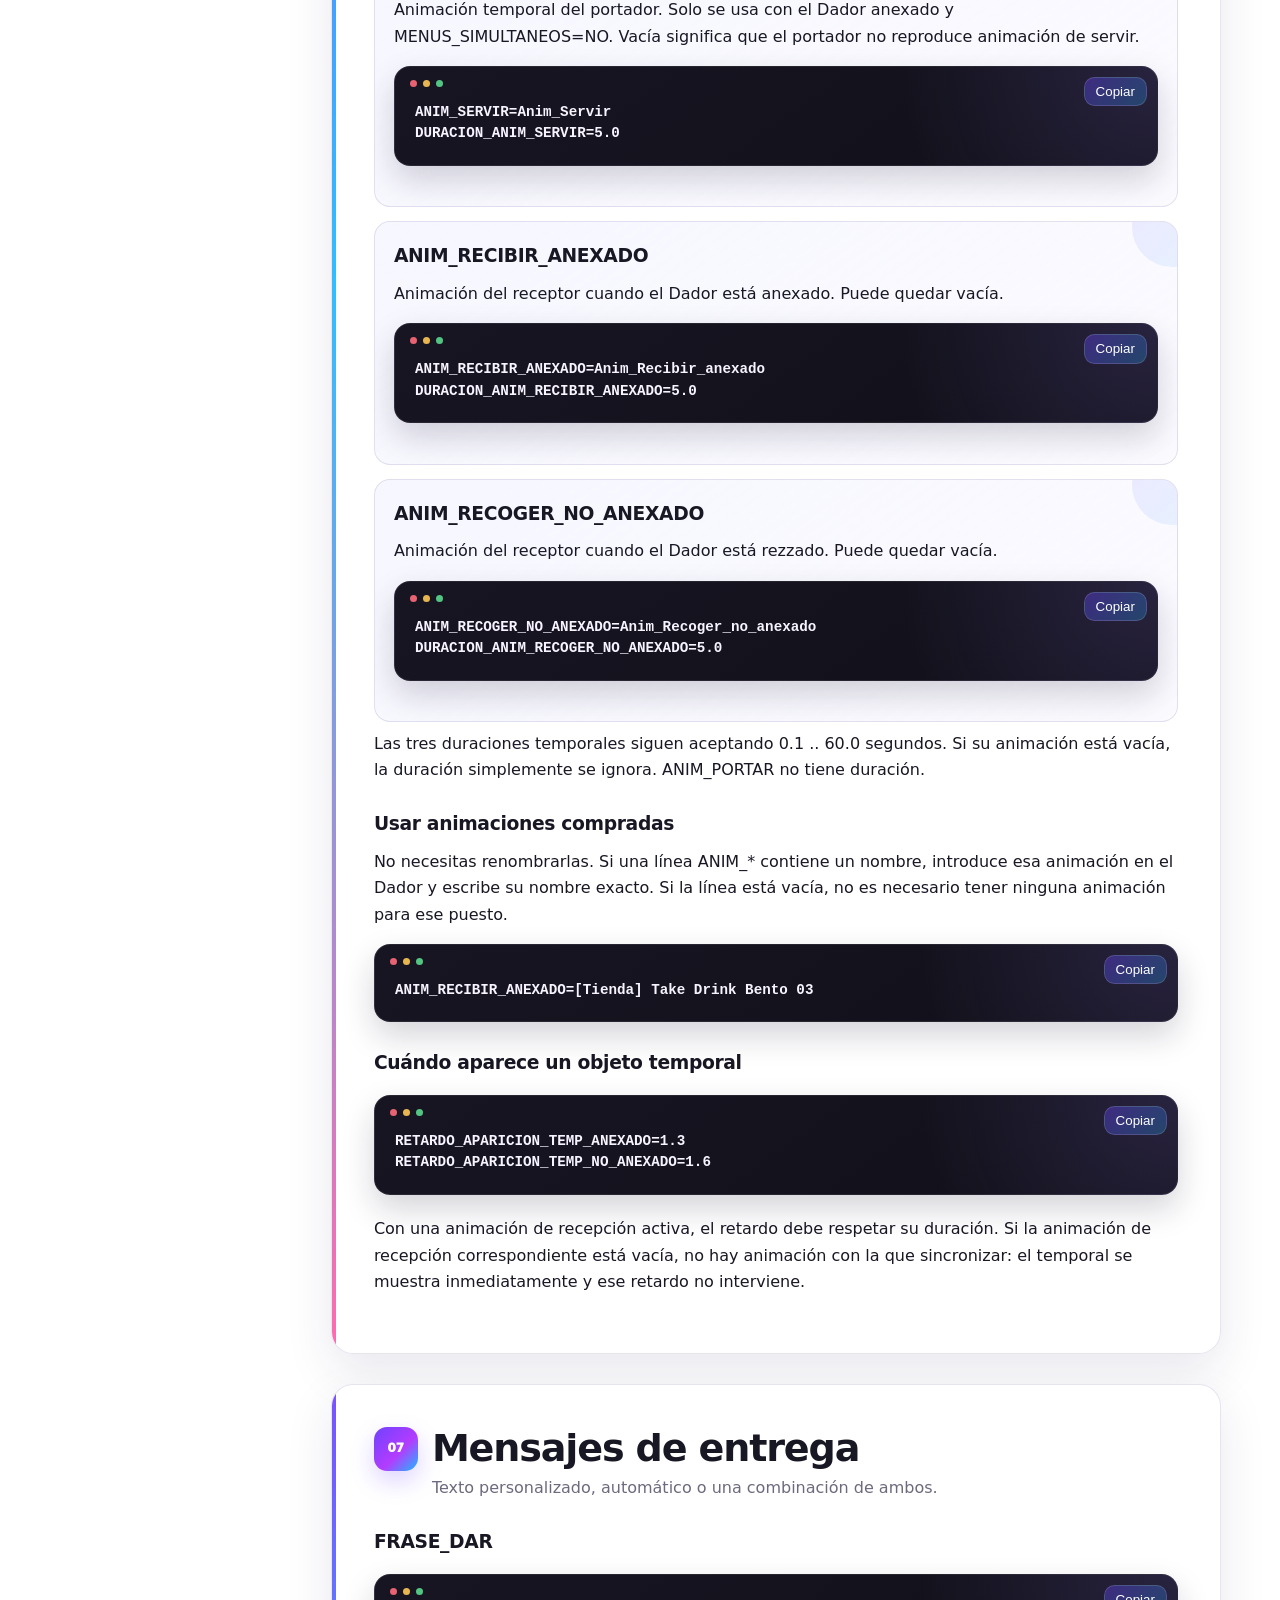
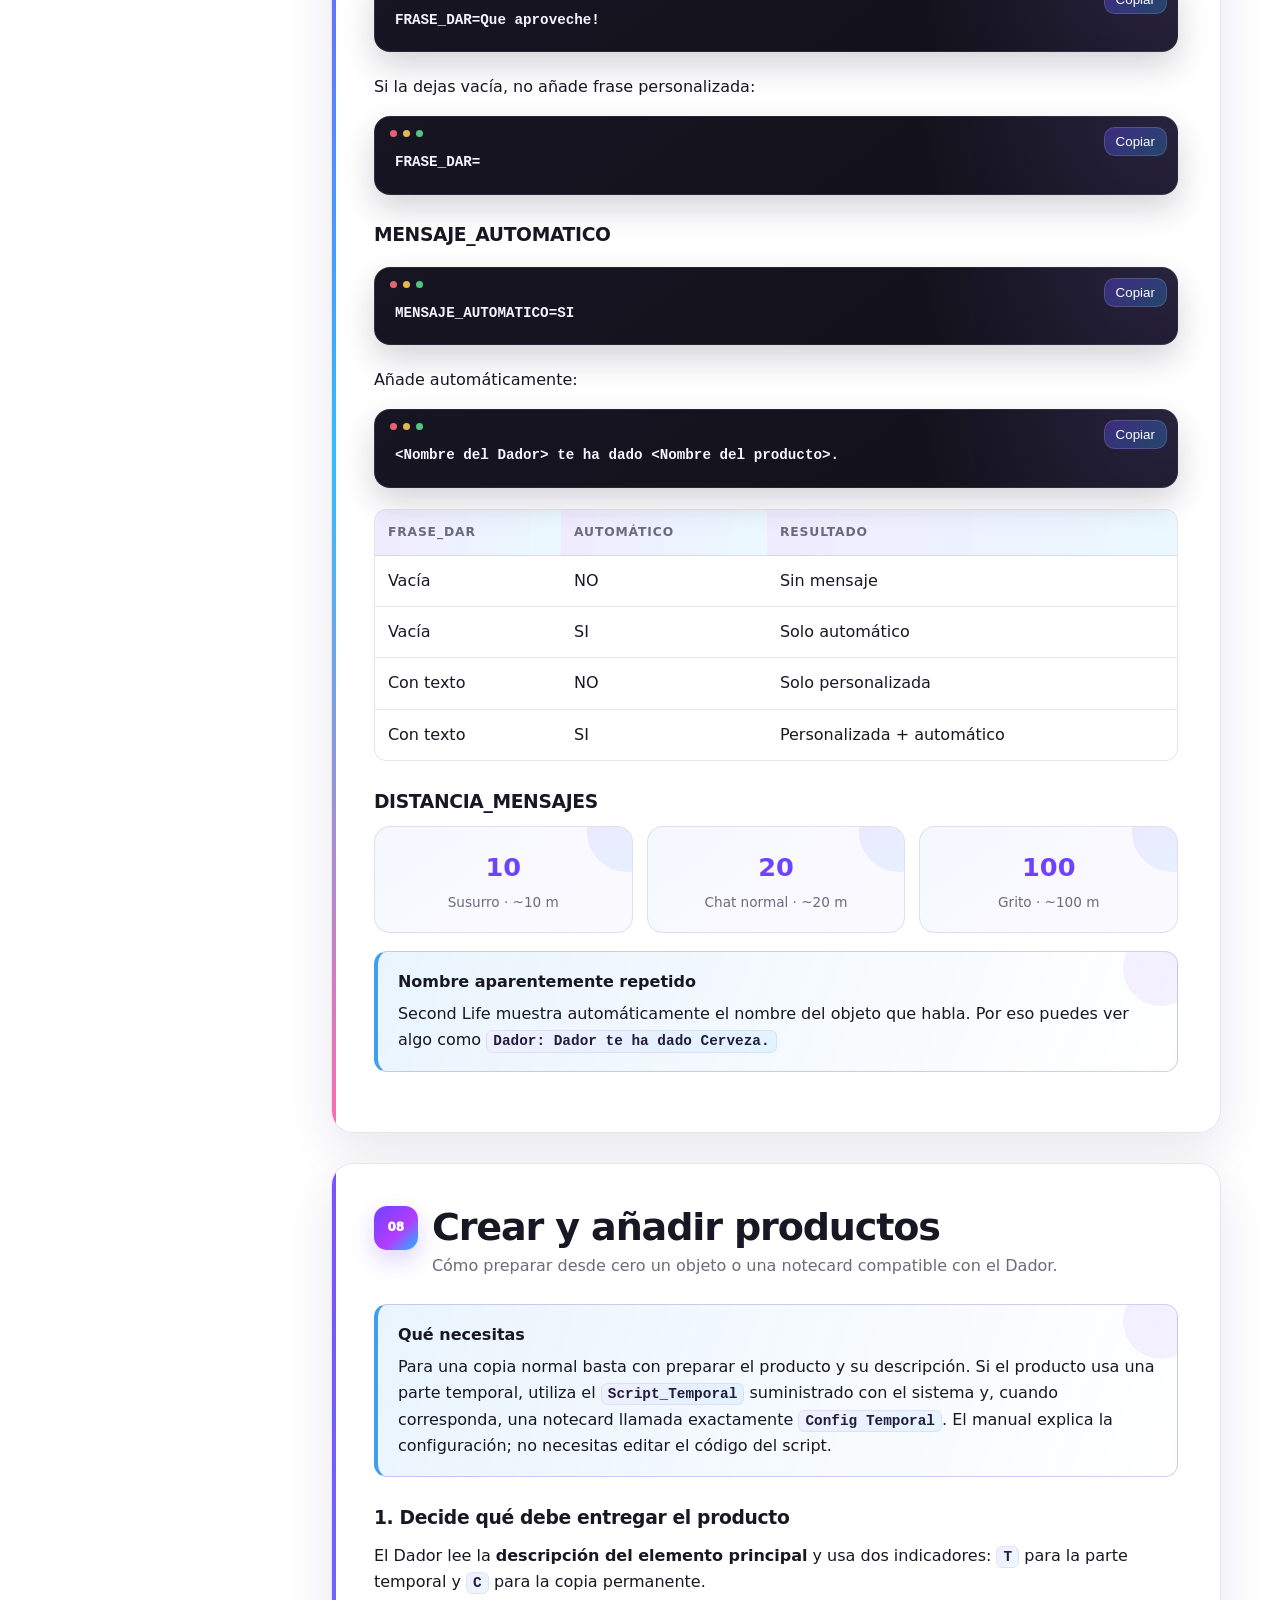
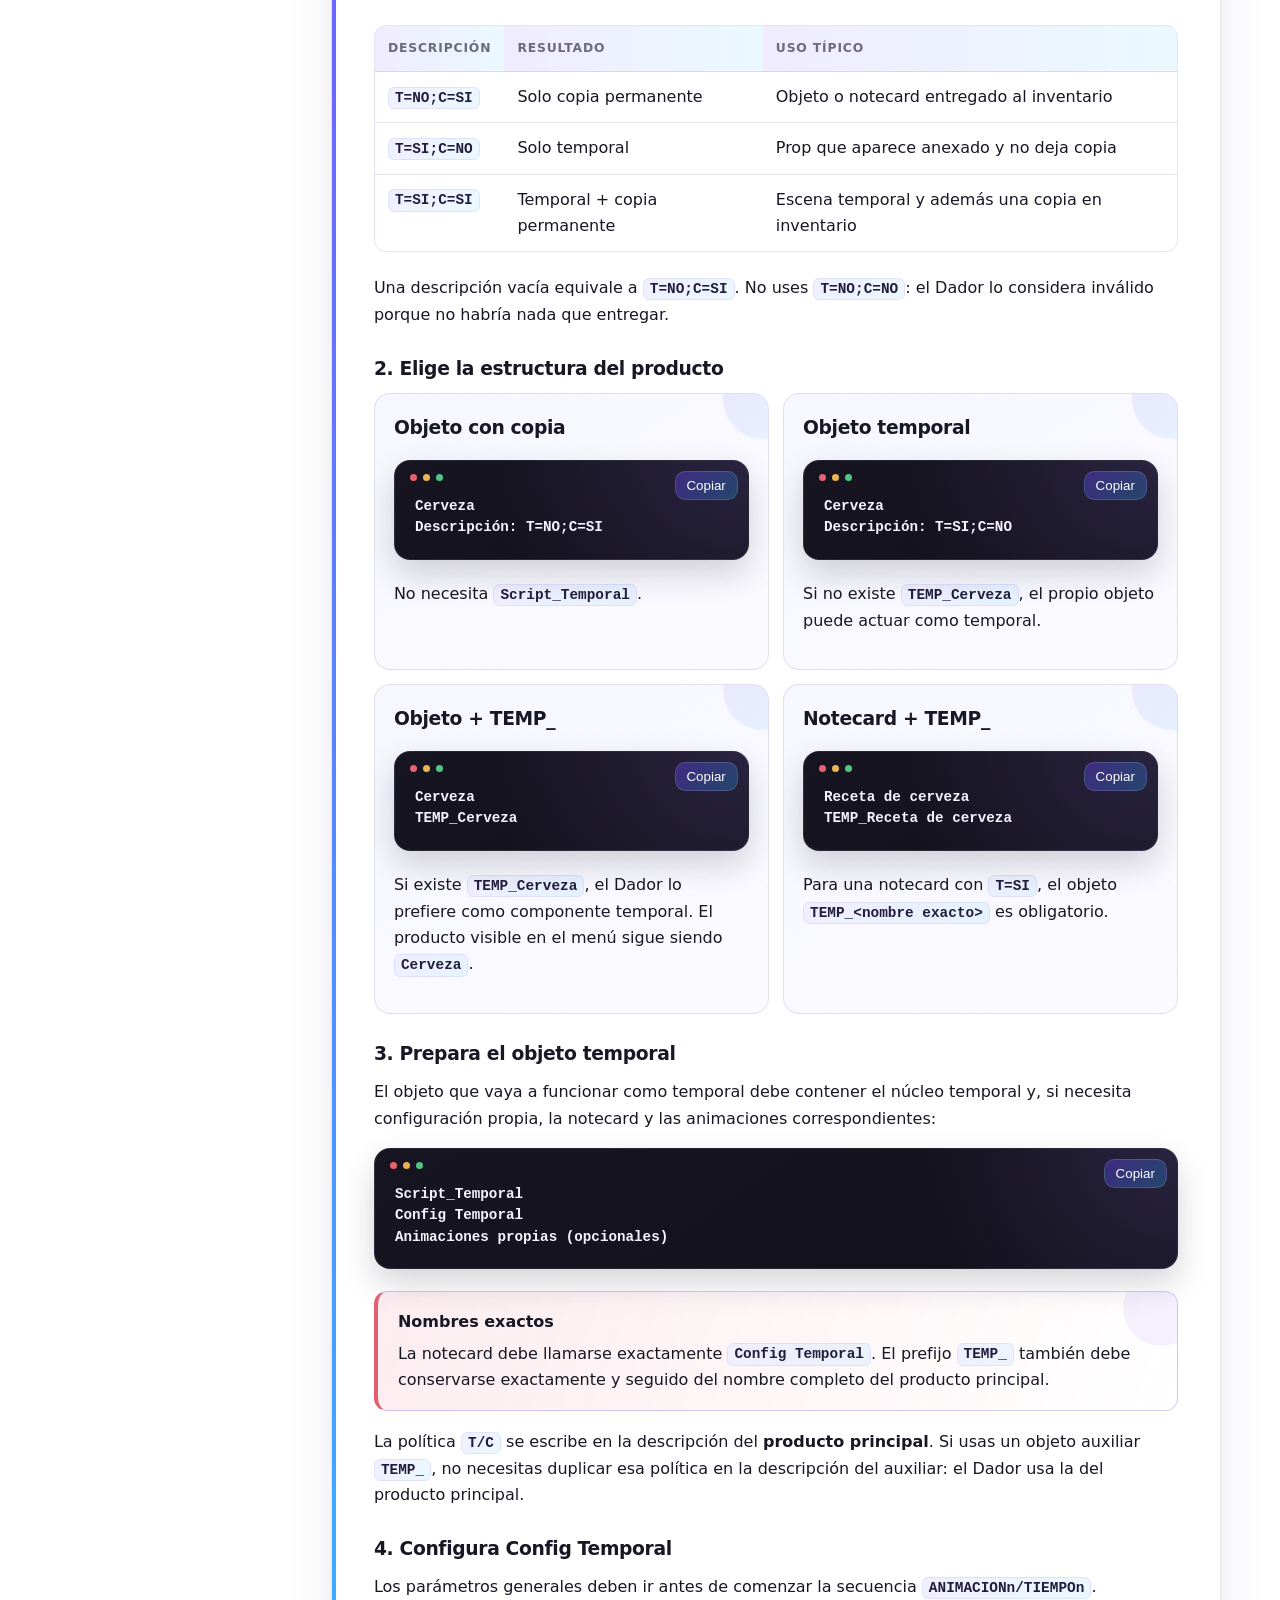
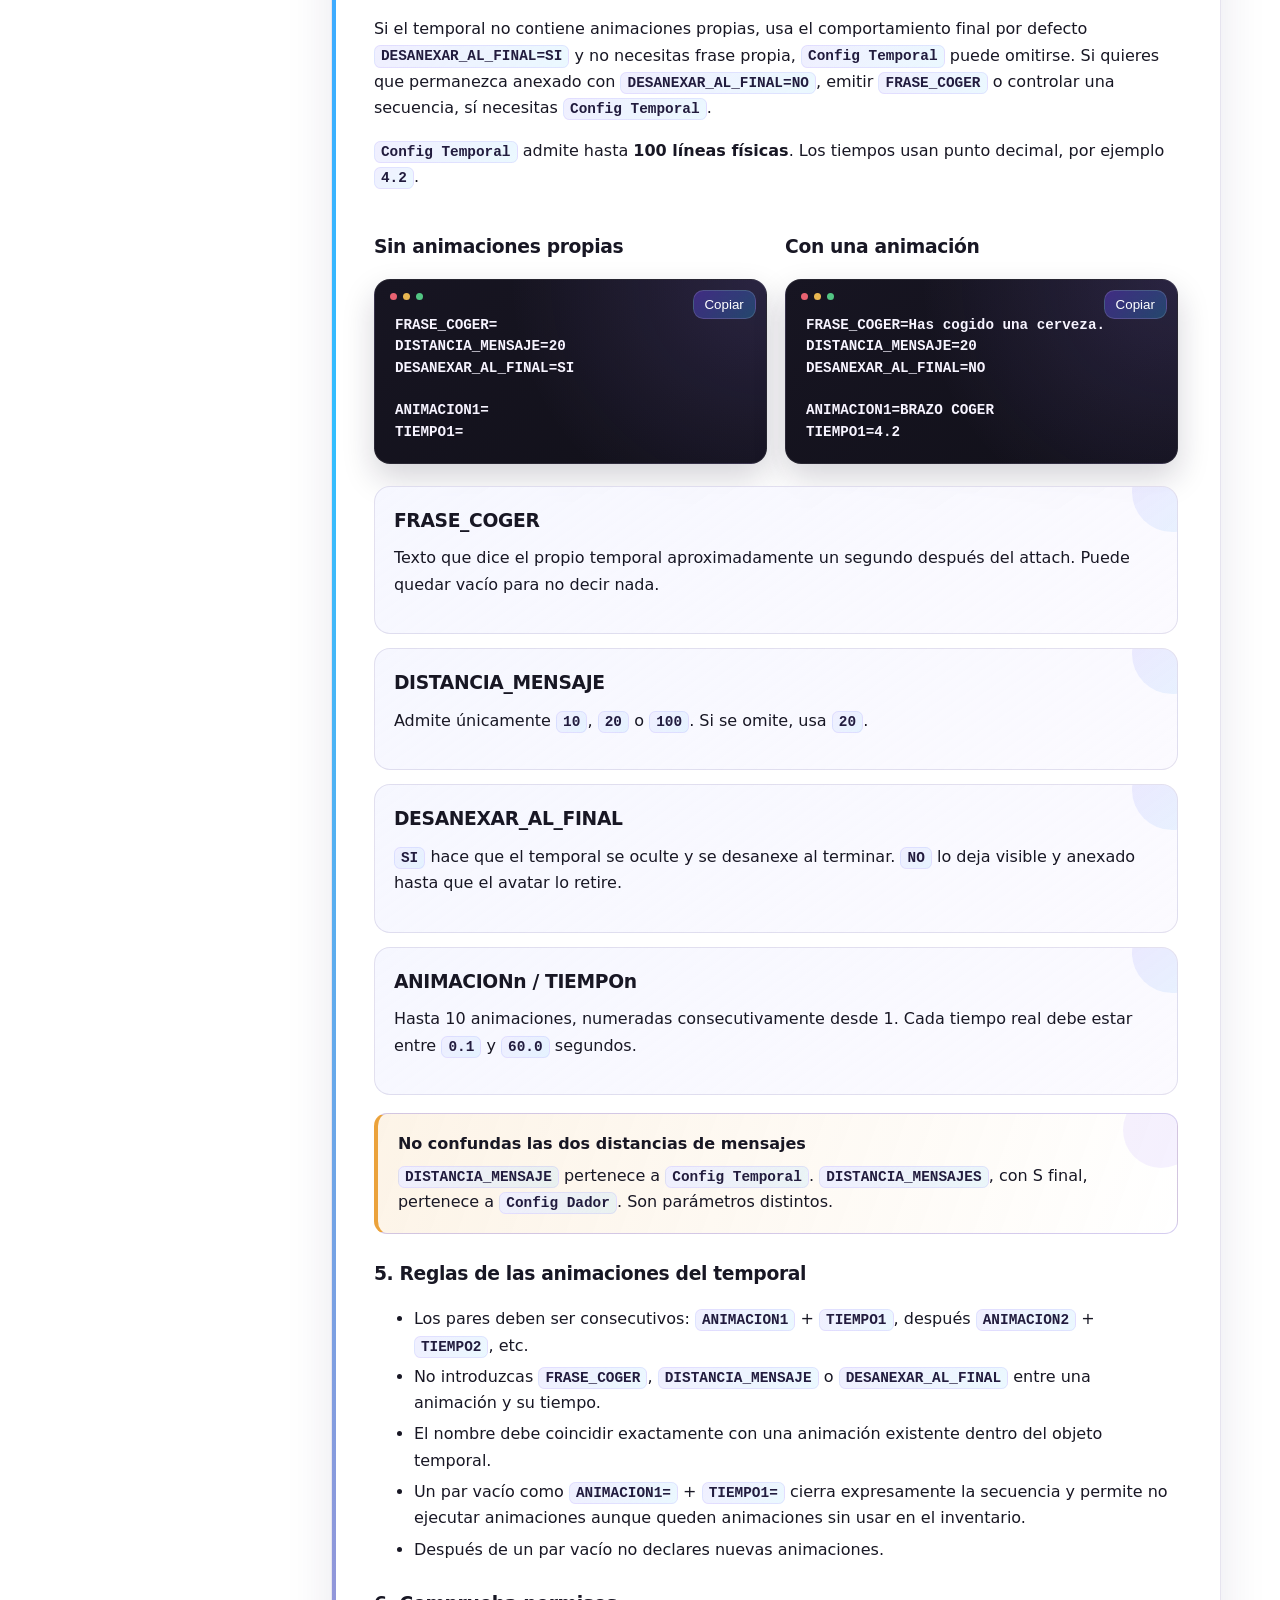
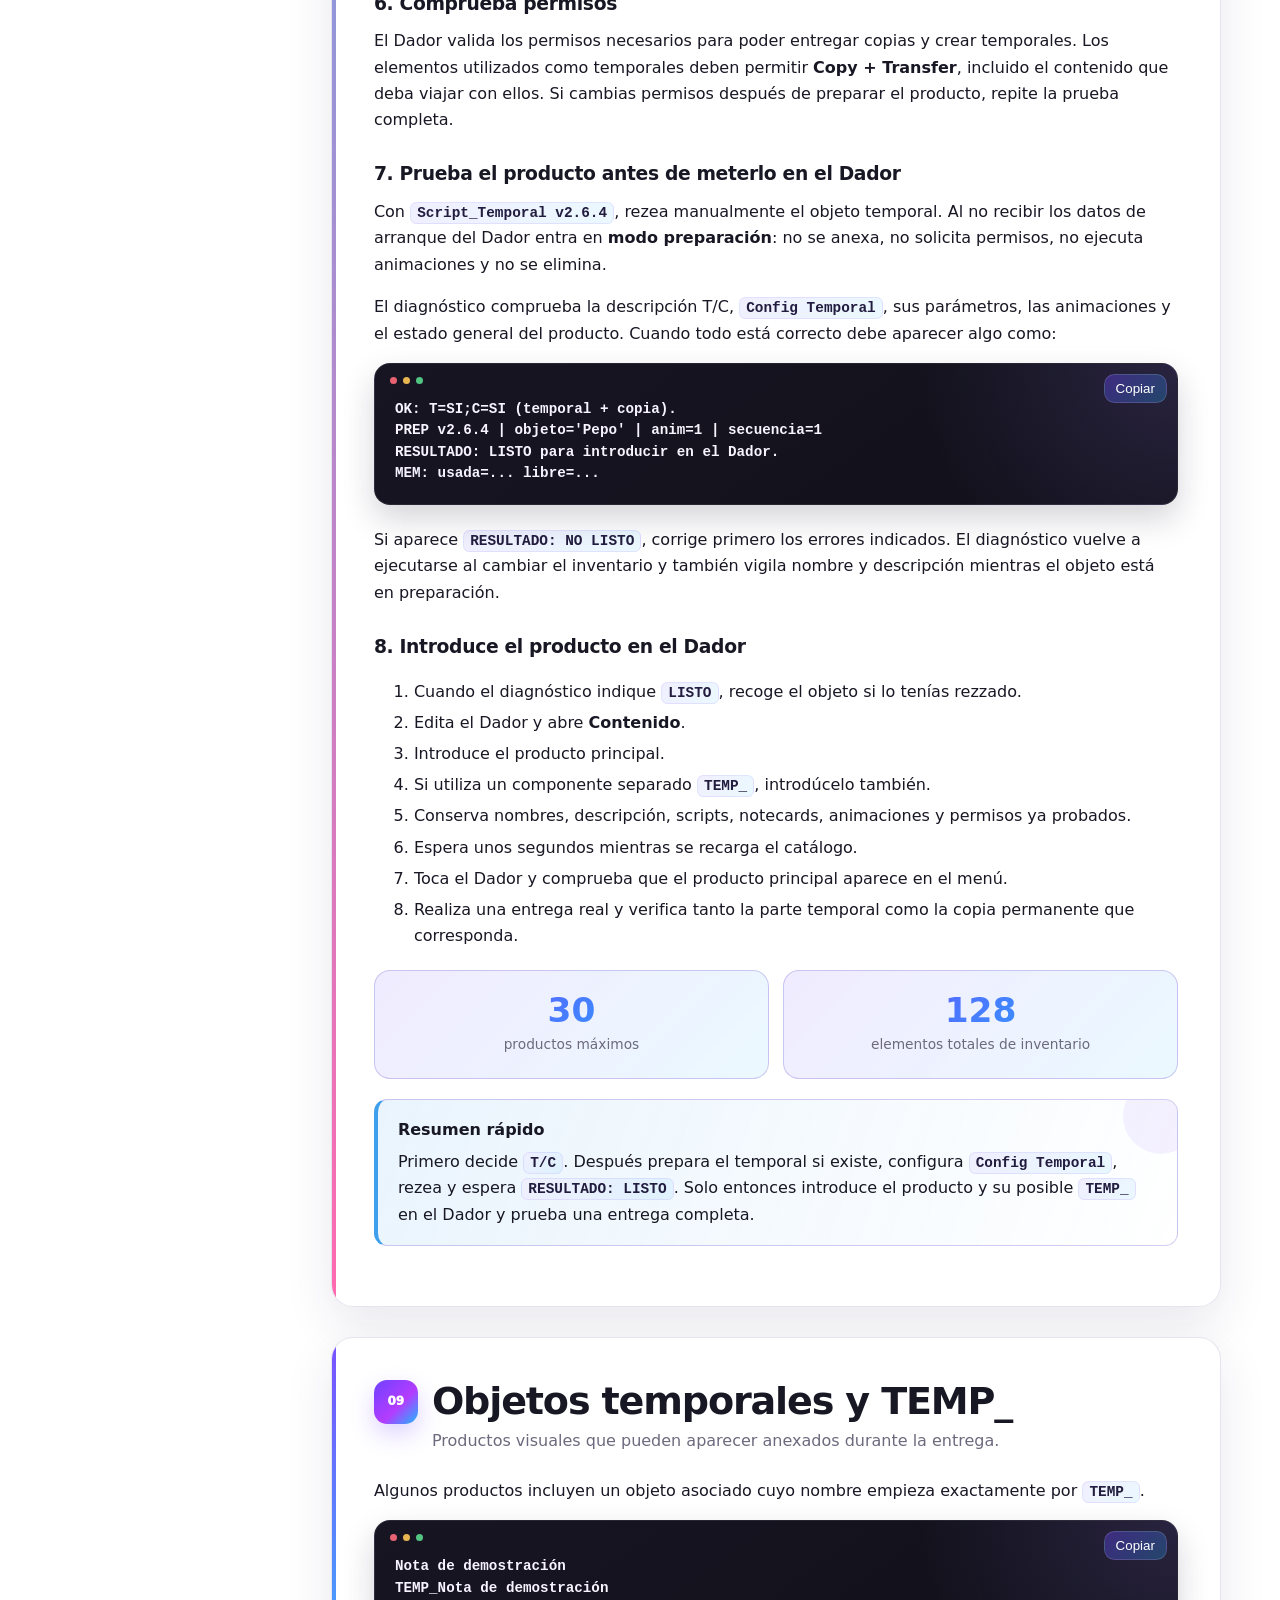
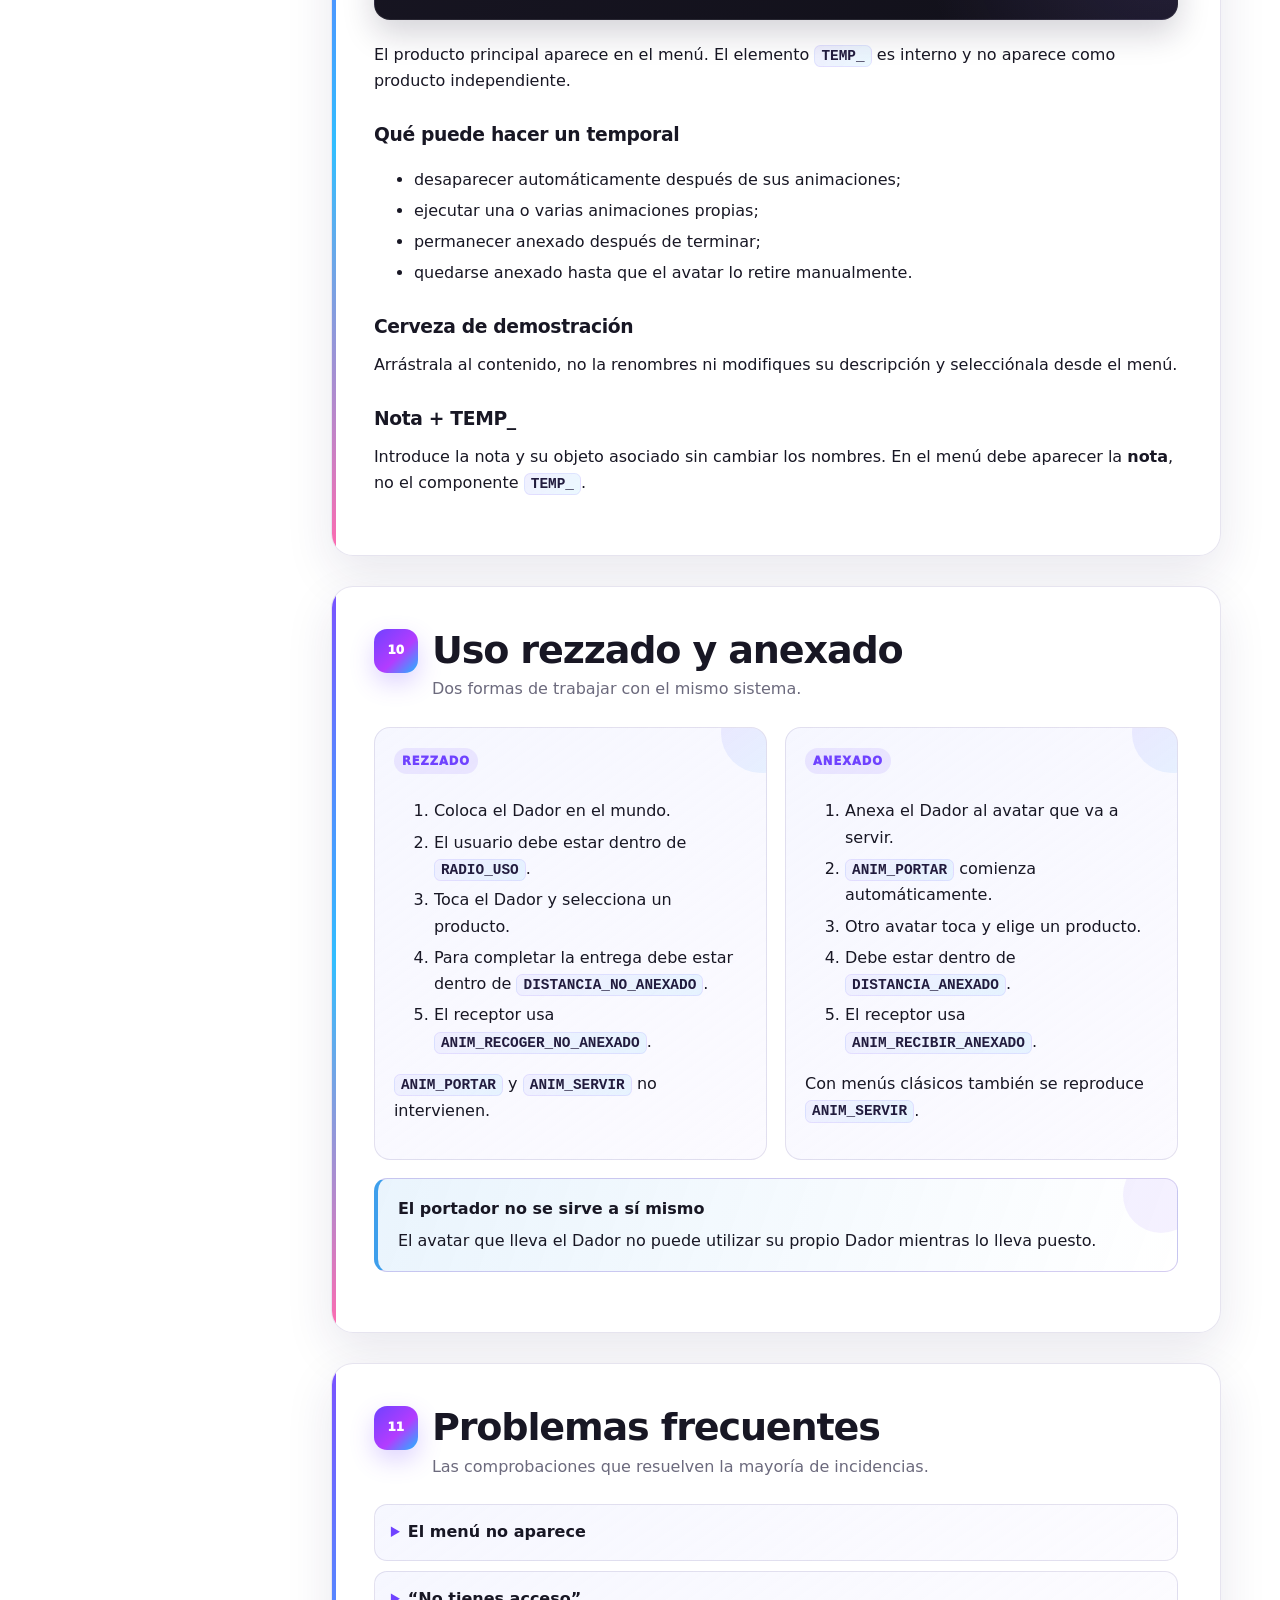
==== commit 78b083c1: "Aplica branding de Sonja Creations al manual Delivery" ====
--- a/docs/index.html
+++ b/docs/index.html
@@ -4,15 +4,17 @@
   <meta charset="utf-8">
   <meta name="viewport" content="width=device-width,initial-scale=1">
   <meta name="description" content="Manual de usuario del Delivery para Second Life.">
-  <meta name="theme-color" content="#6d4aff">
-  <title>Delivery · Manual de usuario</title>
-  <link rel="stylesheet" href="./styles.css?v=delivery-20261008-1">
+  <meta name="theme-color" content="#18283D">
+  <title>Delivery · Manual de usuario · Sonja Creations</title>
+  <link rel="icon" type="image/png" href="./assets/brand/icono2.png">
+  <link rel="apple-touch-icon" href="./assets/brand/icono2.png">
+  <link rel="stylesheet" href="./styles.css?v=sonja-creations-20261009-1">
 </head>
 <body>
   <header class="topbar">
     <button class="icon-button mobile-only" id="menuButton" aria-label="Abrir menú">☰</button>
     <a class="brand" href="#inicio" aria-label="Delivery">
-      <span class="brand-mark">D</span>
+      <img class="brand-icon" src="./assets/brand/icono2.png" alt="" width="40" height="40">
       <span>
         <strong>Delivery</strong>
         <small>Manual de usuario · Second Life</small>
@@ -44,7 +46,11 @@
 
   <div class="layout">
     <aside class="sidebar" id="sidebar">
-      <nav>
+  <div class="sidebar-brand">
+    <img src="./assets/brand/icono2.png" alt="" width="46" height="46">
+    <div><strong>Sonja Creations</strong><small>Code. Create. Imagine.</small></div>
+  </div>
+  <nav>
         <a href="#inicio">Inicio</a>
         <a href="#primeros-pasos">Primeros pasos</a>
         <div class="nav-group">Configuración</div>
@@ -69,9 +75,10 @@
     </aside>
 
     <main class="content" id="content">
-      <section id="inicio" class="hero searchable">
+      <section id="inicio" class="hero hero-sonja searchable">
         <div class="hero-copy">
-          <span class="eyebrow">Second Life · documentación pública</span>
+          <div class="sonja-kicker"><img src="./assets/brand/icono2.png" alt="" width="24" height="24"><span>SONJA CREATIONS · CODE. CREATE. IMAGINE.</span></div>
+    <span class="eyebrow">Second Life · documentación pública</span>
           <h1>Delivery</h1>
           <p class="lead">Un sistema para ofrecer productos mediante menú, tanto rezzado en el mundo como anexado a un avatar.</p>
           <div class="hero-actions">
@@ -86,7 +93,8 @@
           </div>
         </div>
         <div class="hero-card">
-          <h3>Qué puede hacer</h3>
+          <div class="hero-brand-icon"><img src="./assets/brand/icono2.png" alt="Sonja Creations"></div>
+    <h3>Qué puede hacer</h3>
           <ul class="check-list">
             <li>Entregar productos al inventario</li>
             <li>Mostrar objetos temporales anexados</li>
@@ -609,7 +617,7 @@
         </div>
       </section>
 
-      <footer class="site-footer">
+      <footer class="site-footer sonja-footer">
         <strong>Delivery</strong>
         <span>Manual público para Second Life · v2.2</span>
         <span>Este sitio contiene documentación de usuario, no el código privado del producto.</span>
--- a/docs/styles.css
+++ b/docs/styles.css
@@ -221,22 +221,6 @@
   box-shadow:0 5px 12px rgba(111,66,255,.18)
 }
 
-.promo-showcase{
-  margin:-12px 0 34px;
-  padding:0;
-  overflow:hidden;
-  border:1px solid color-mix(in srgb,var(--accent) 22%,var(--border));
-  border-radius:24px;
-  background:var(--panel);
-  box-shadow:var(--shadow);
-}
-.promo-showcase img{
-  display:block;
-  width:100%;
-  height:auto;
-  aspect-ratio:1400/760;
-  object-fit:cover;
-}
 
 .doc-section{
   position:relative;overflow:hidden;min-width:0;margin:0 0 30px;padding:clamp(24px,4vw,42px);
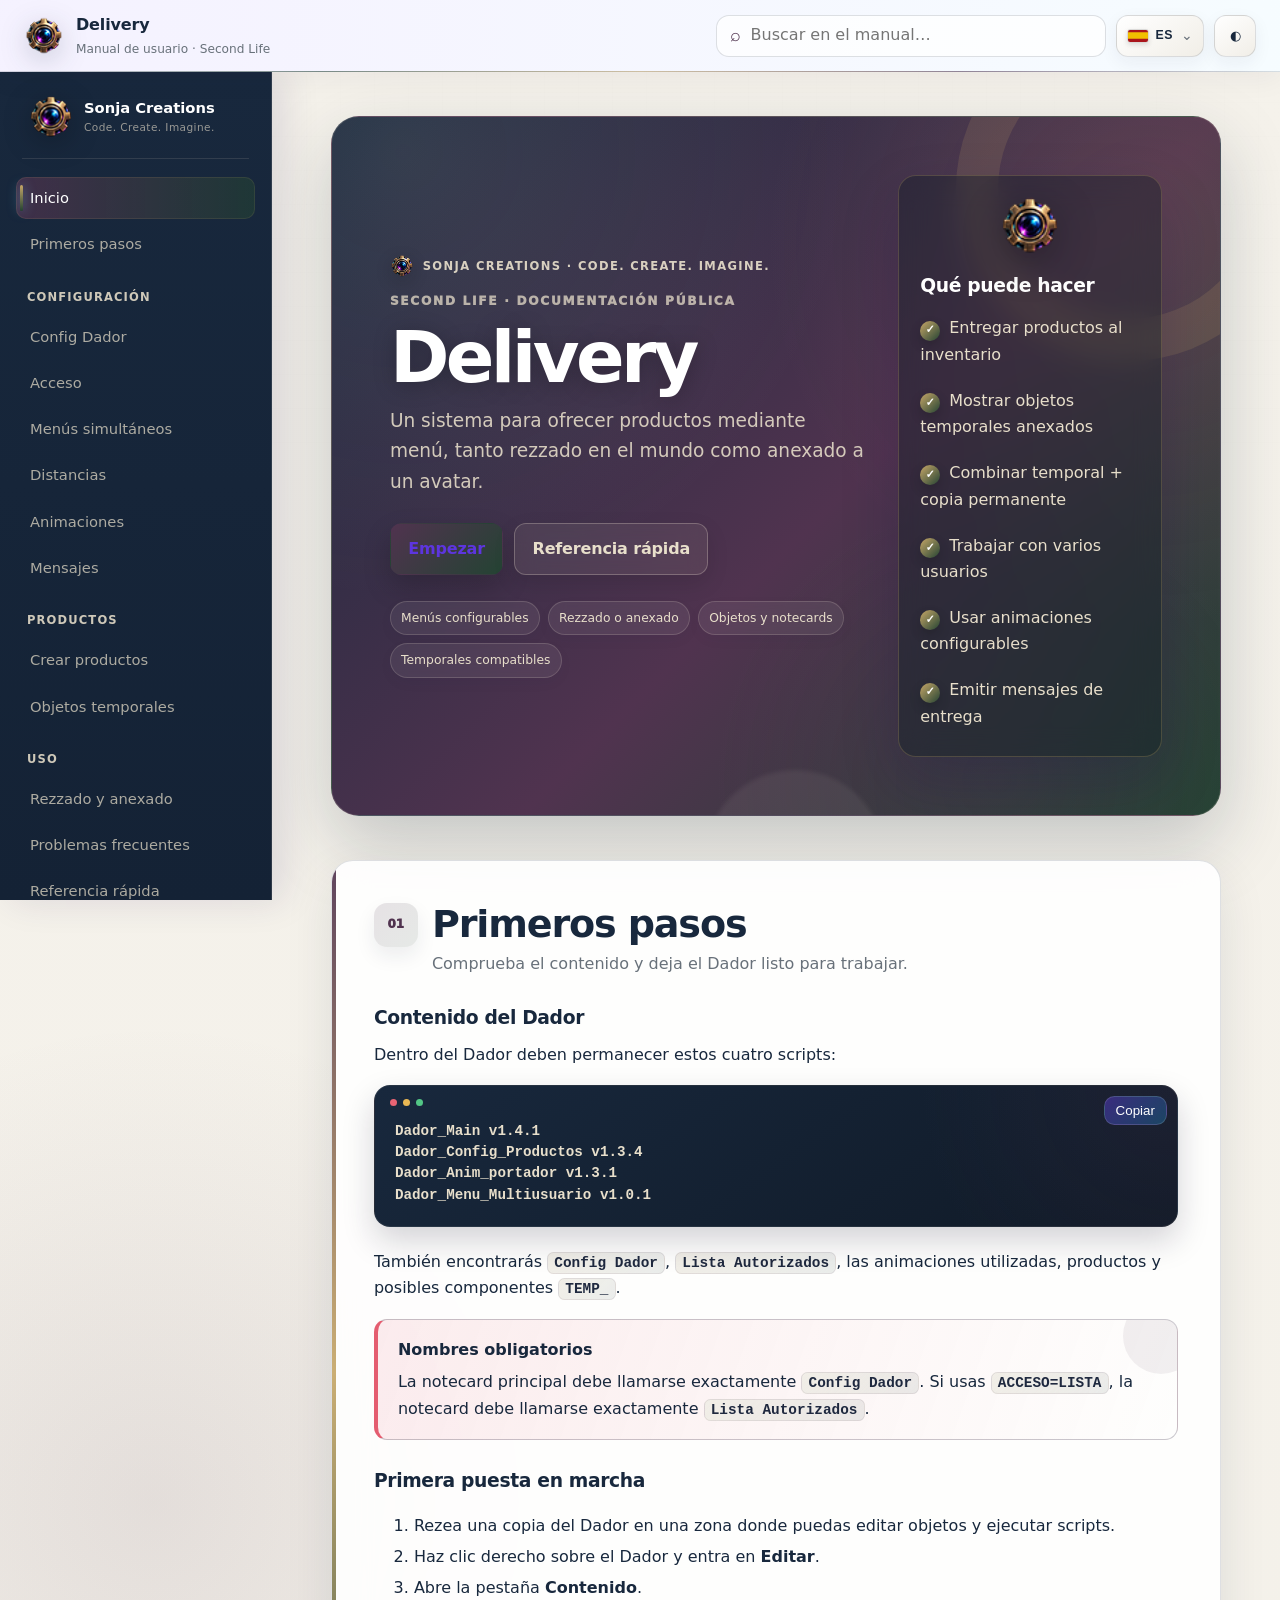
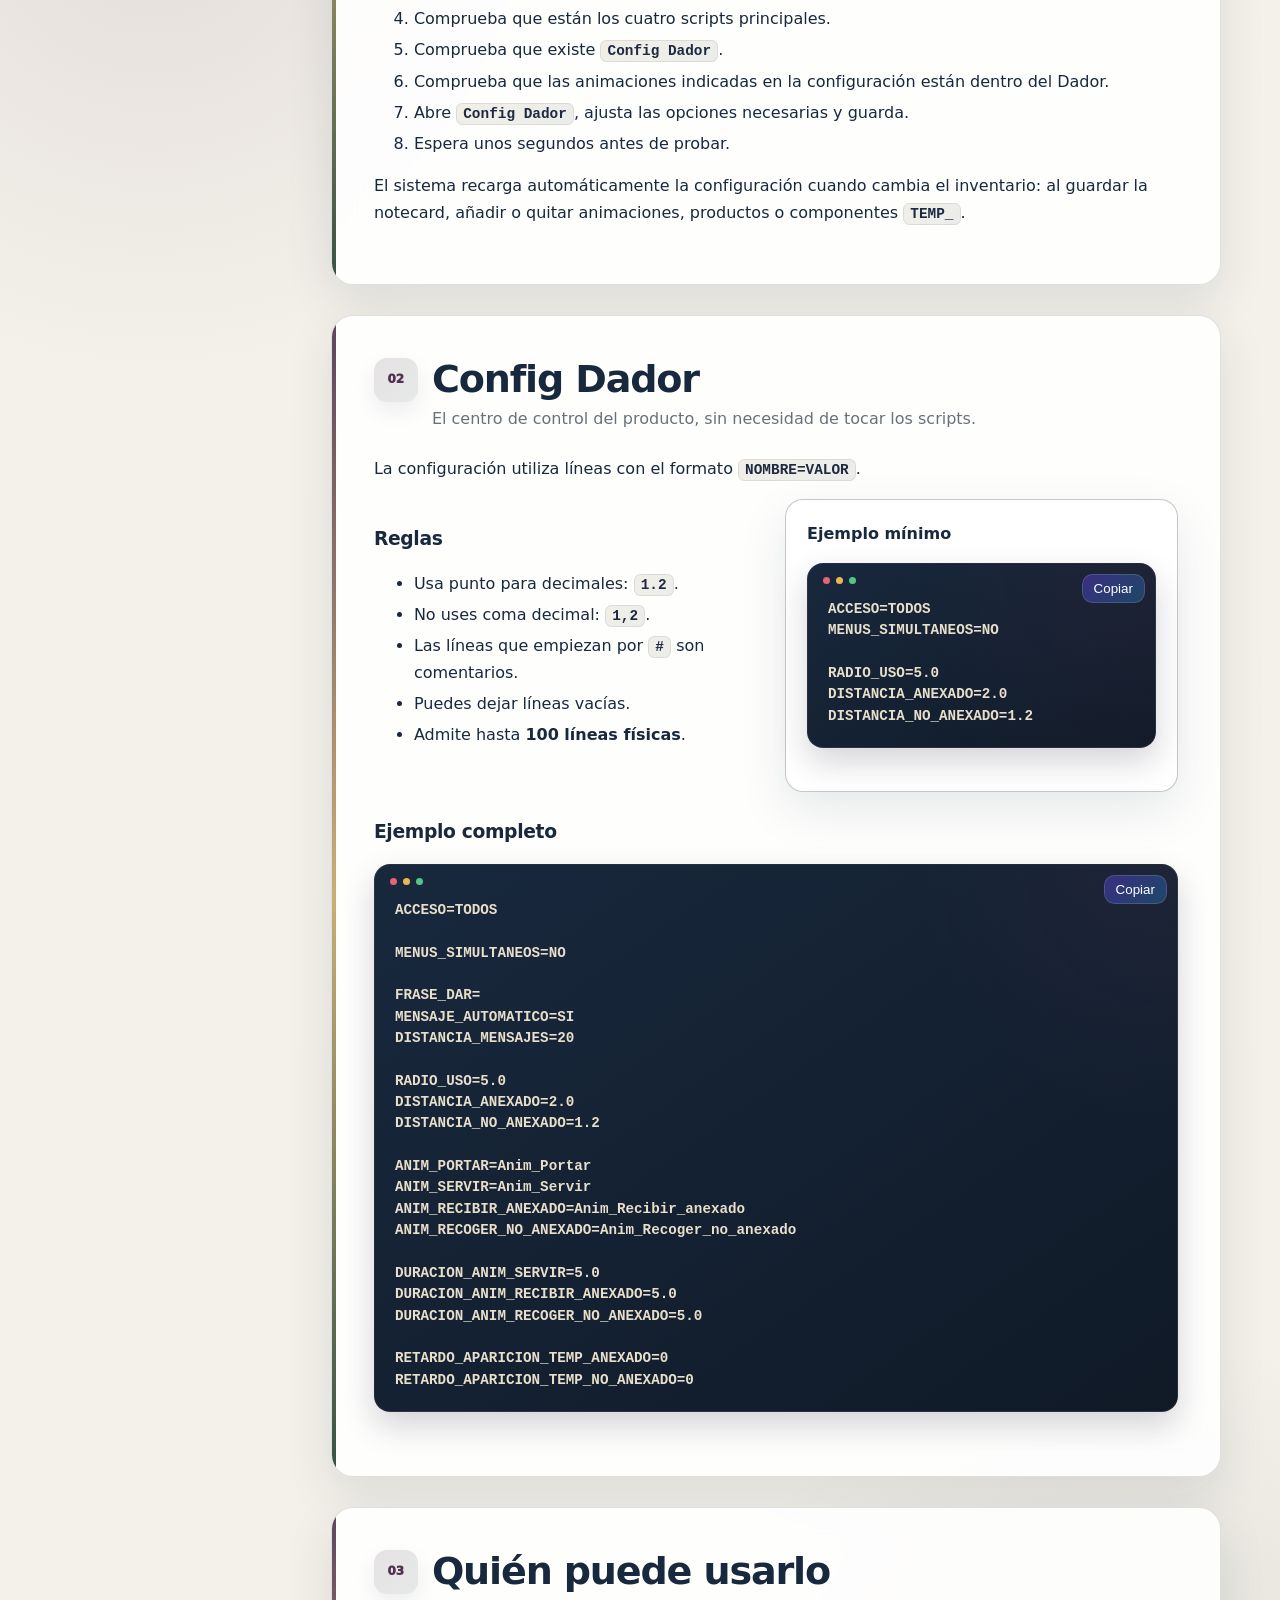
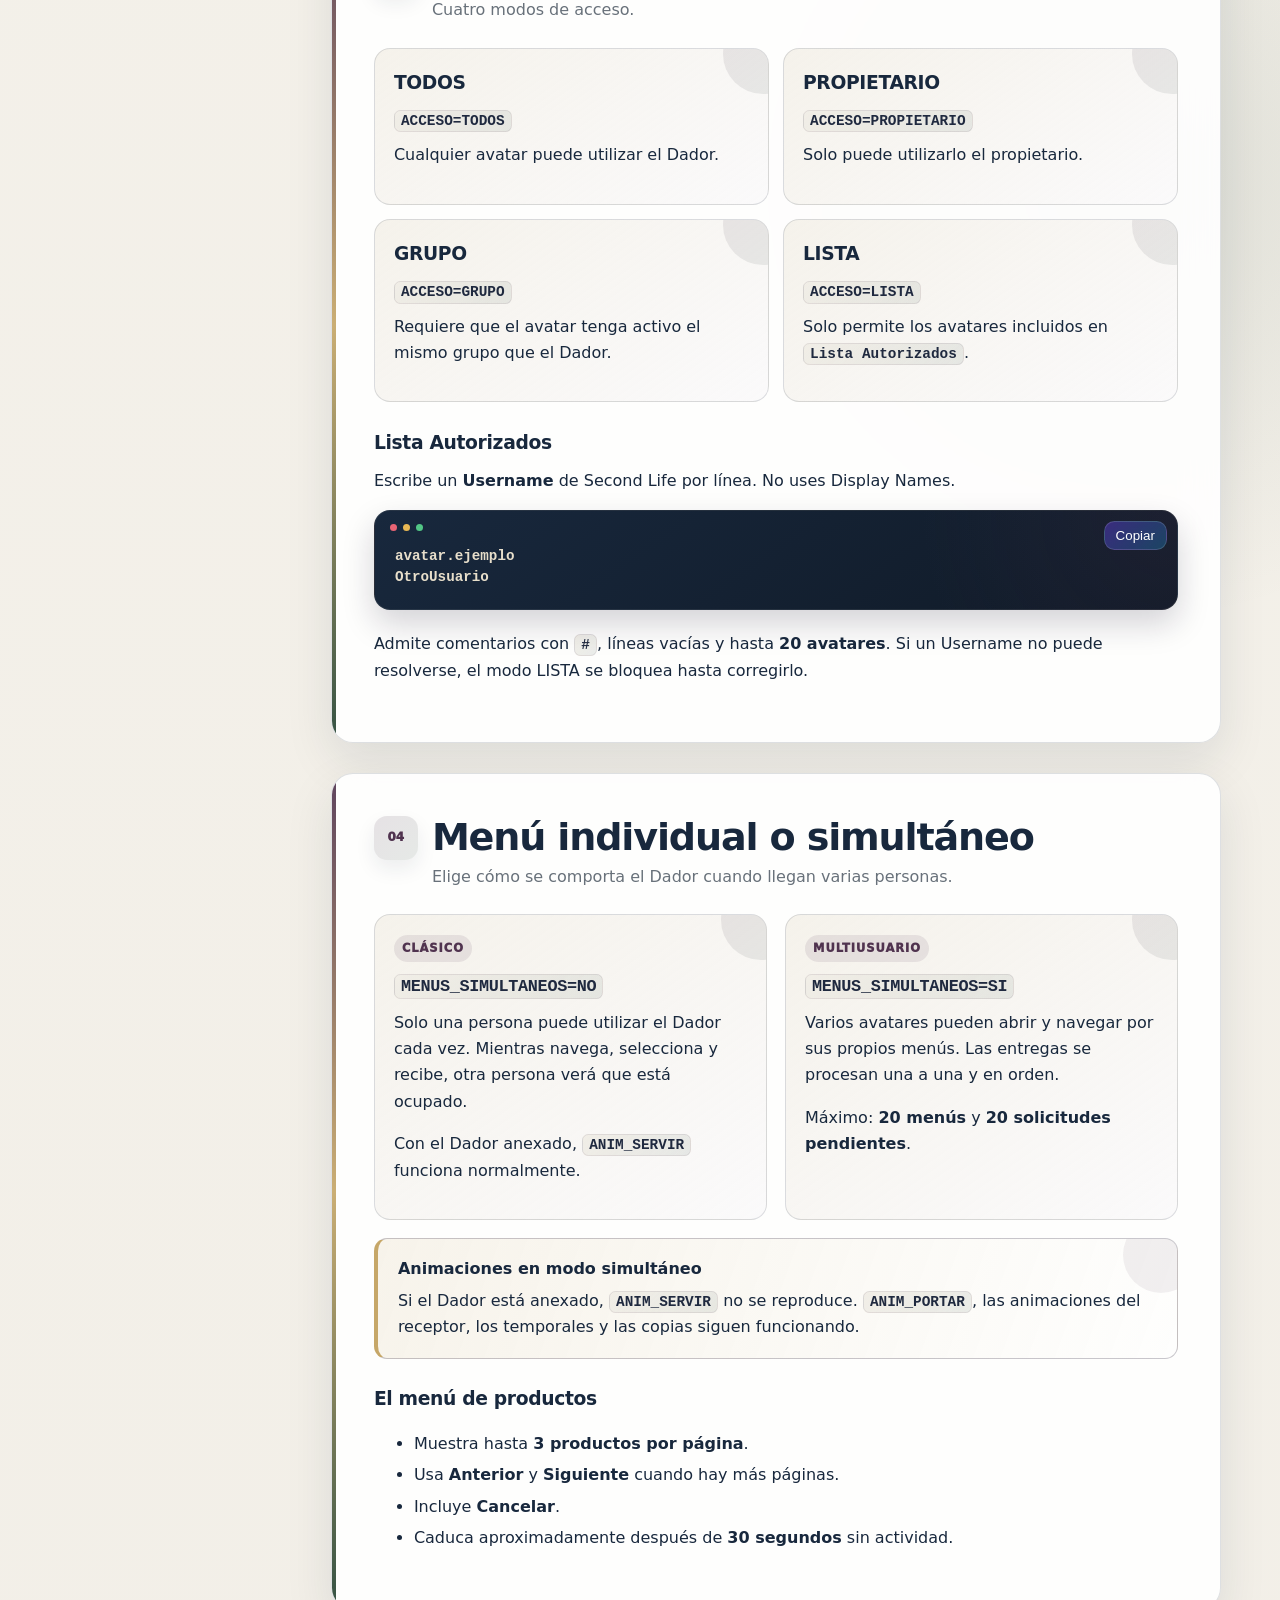
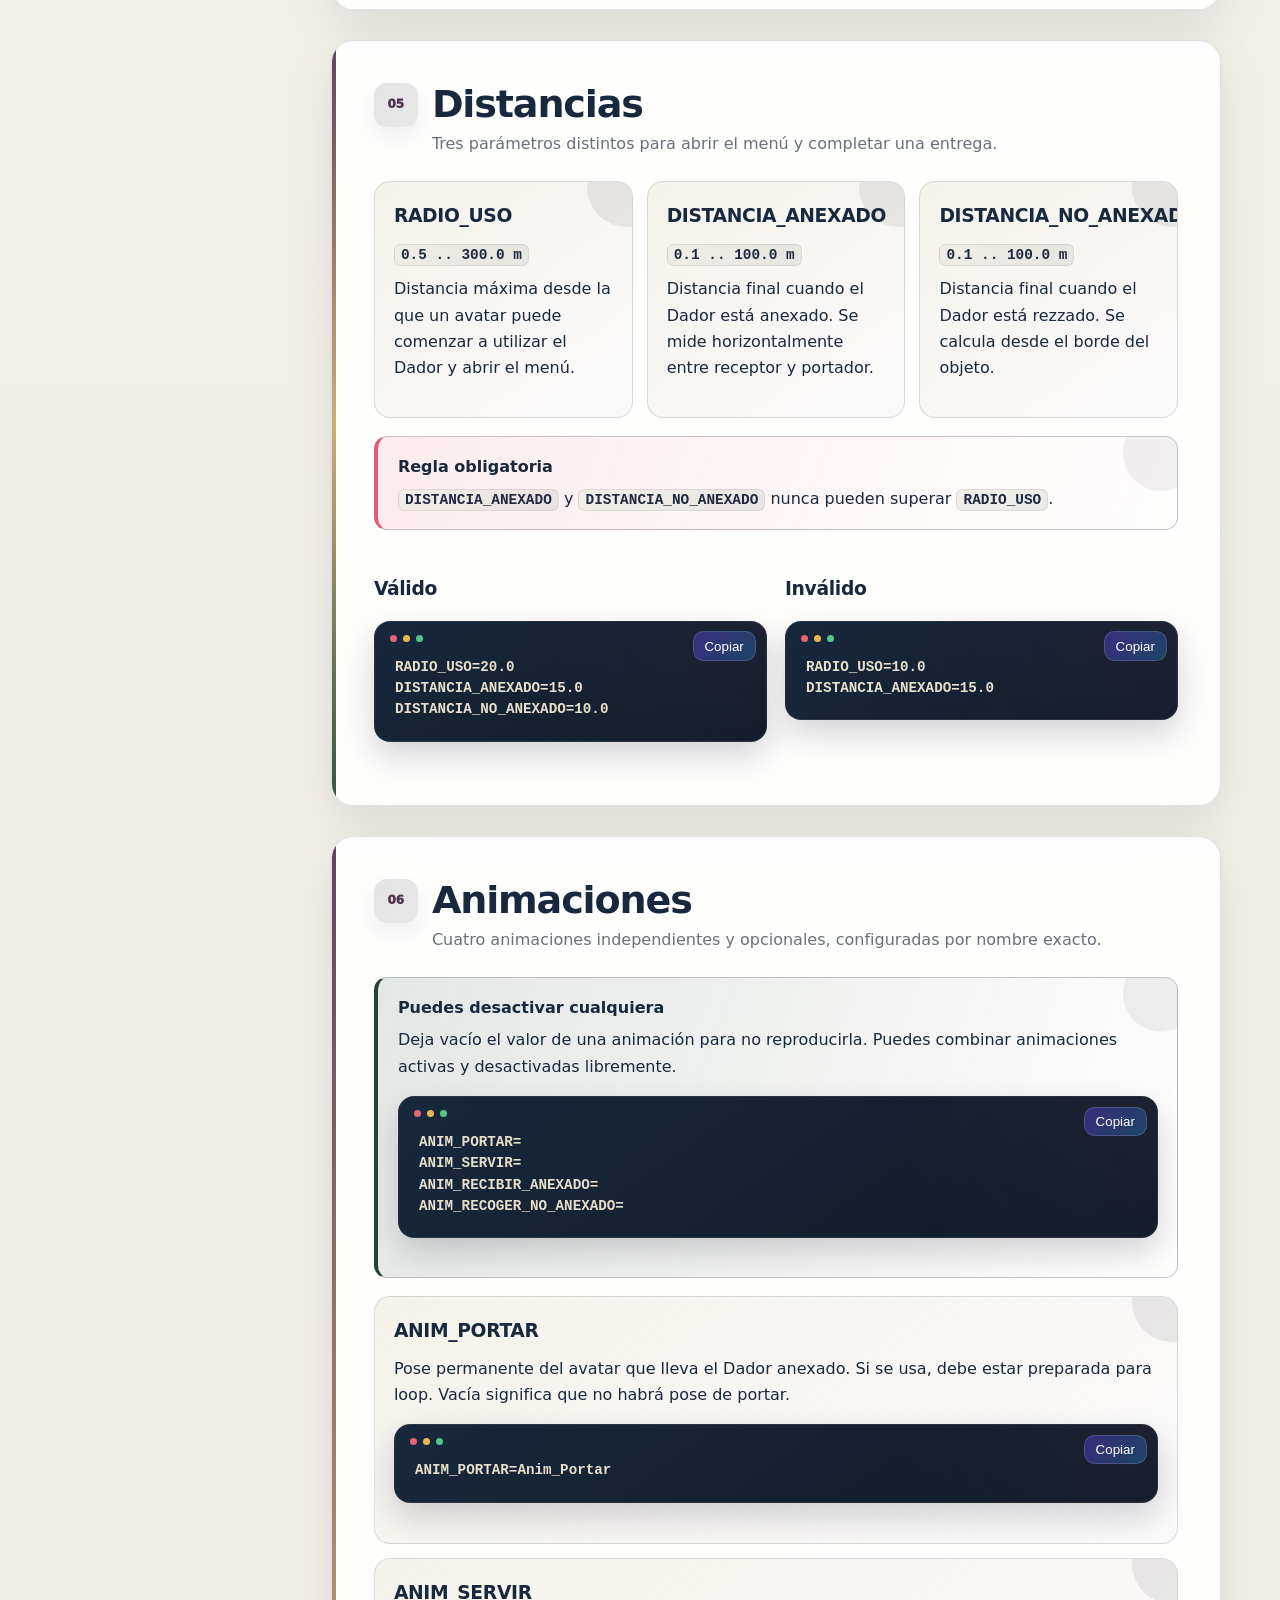
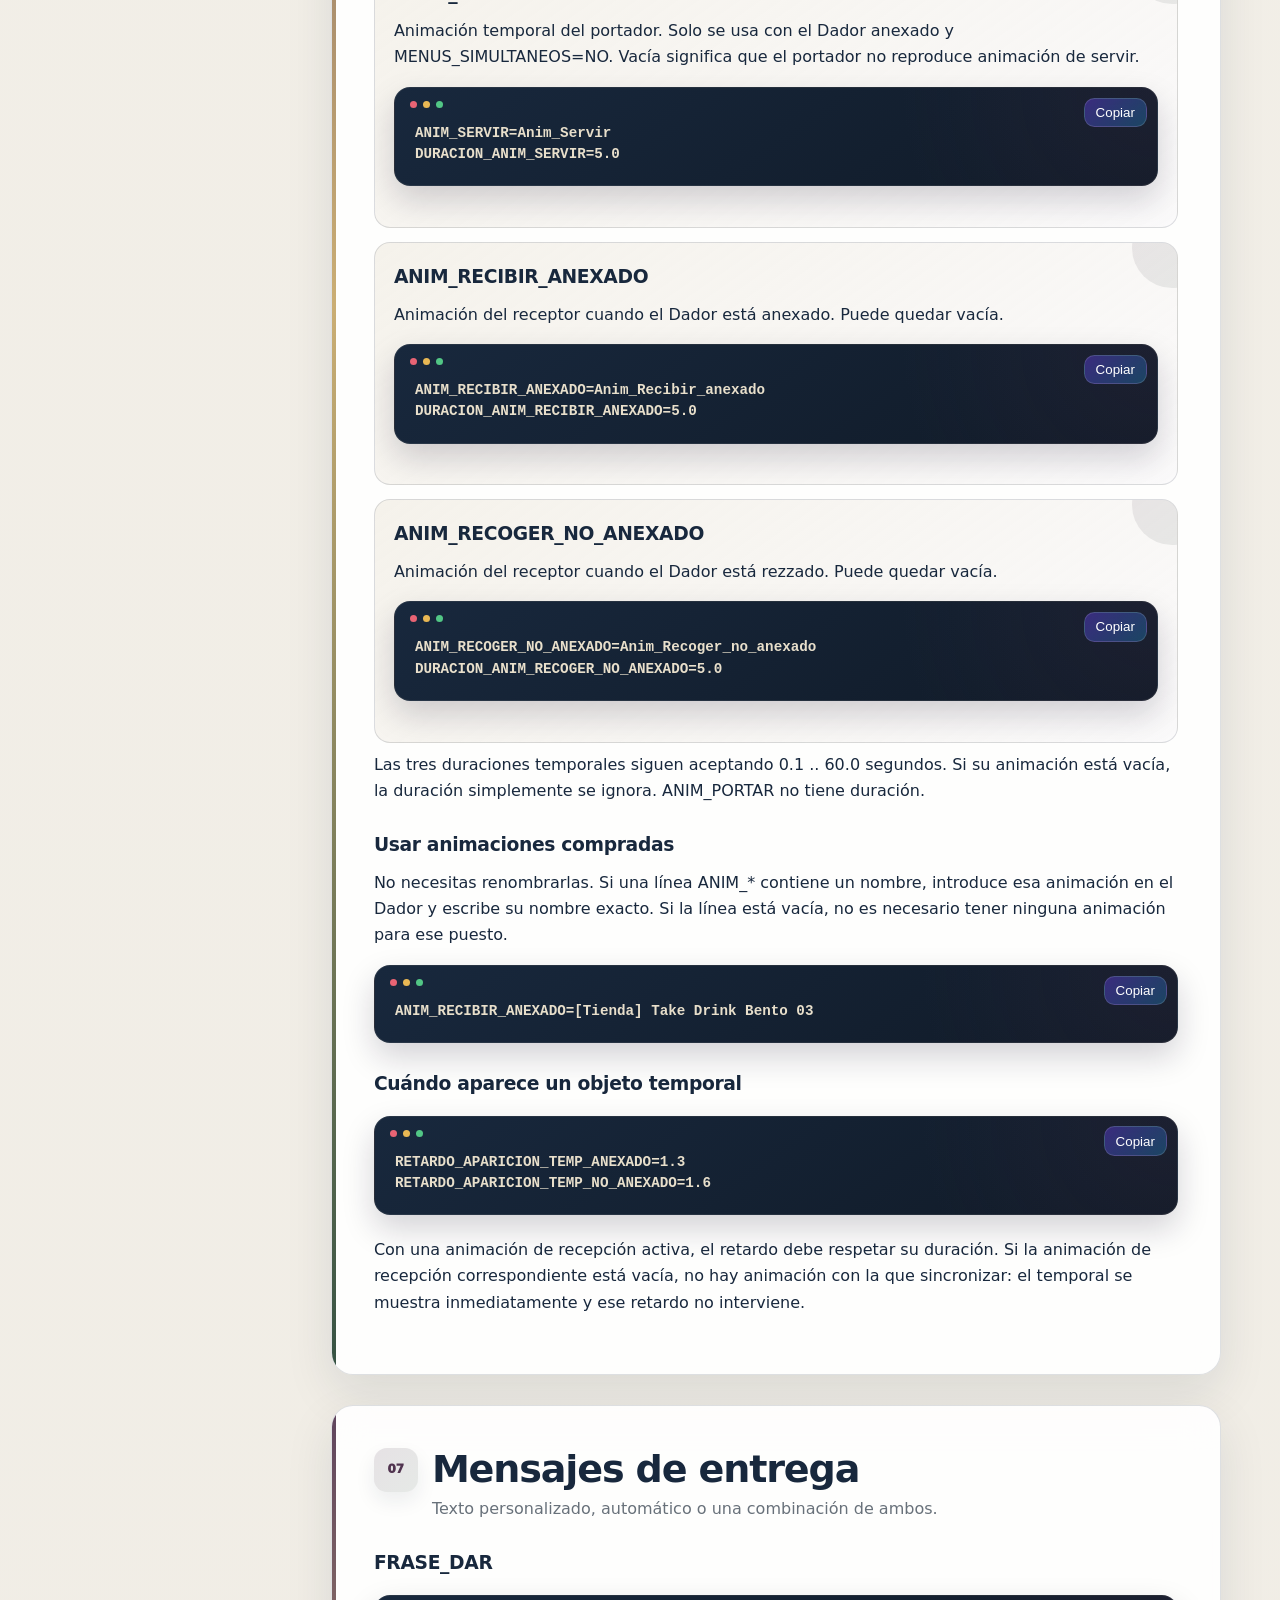
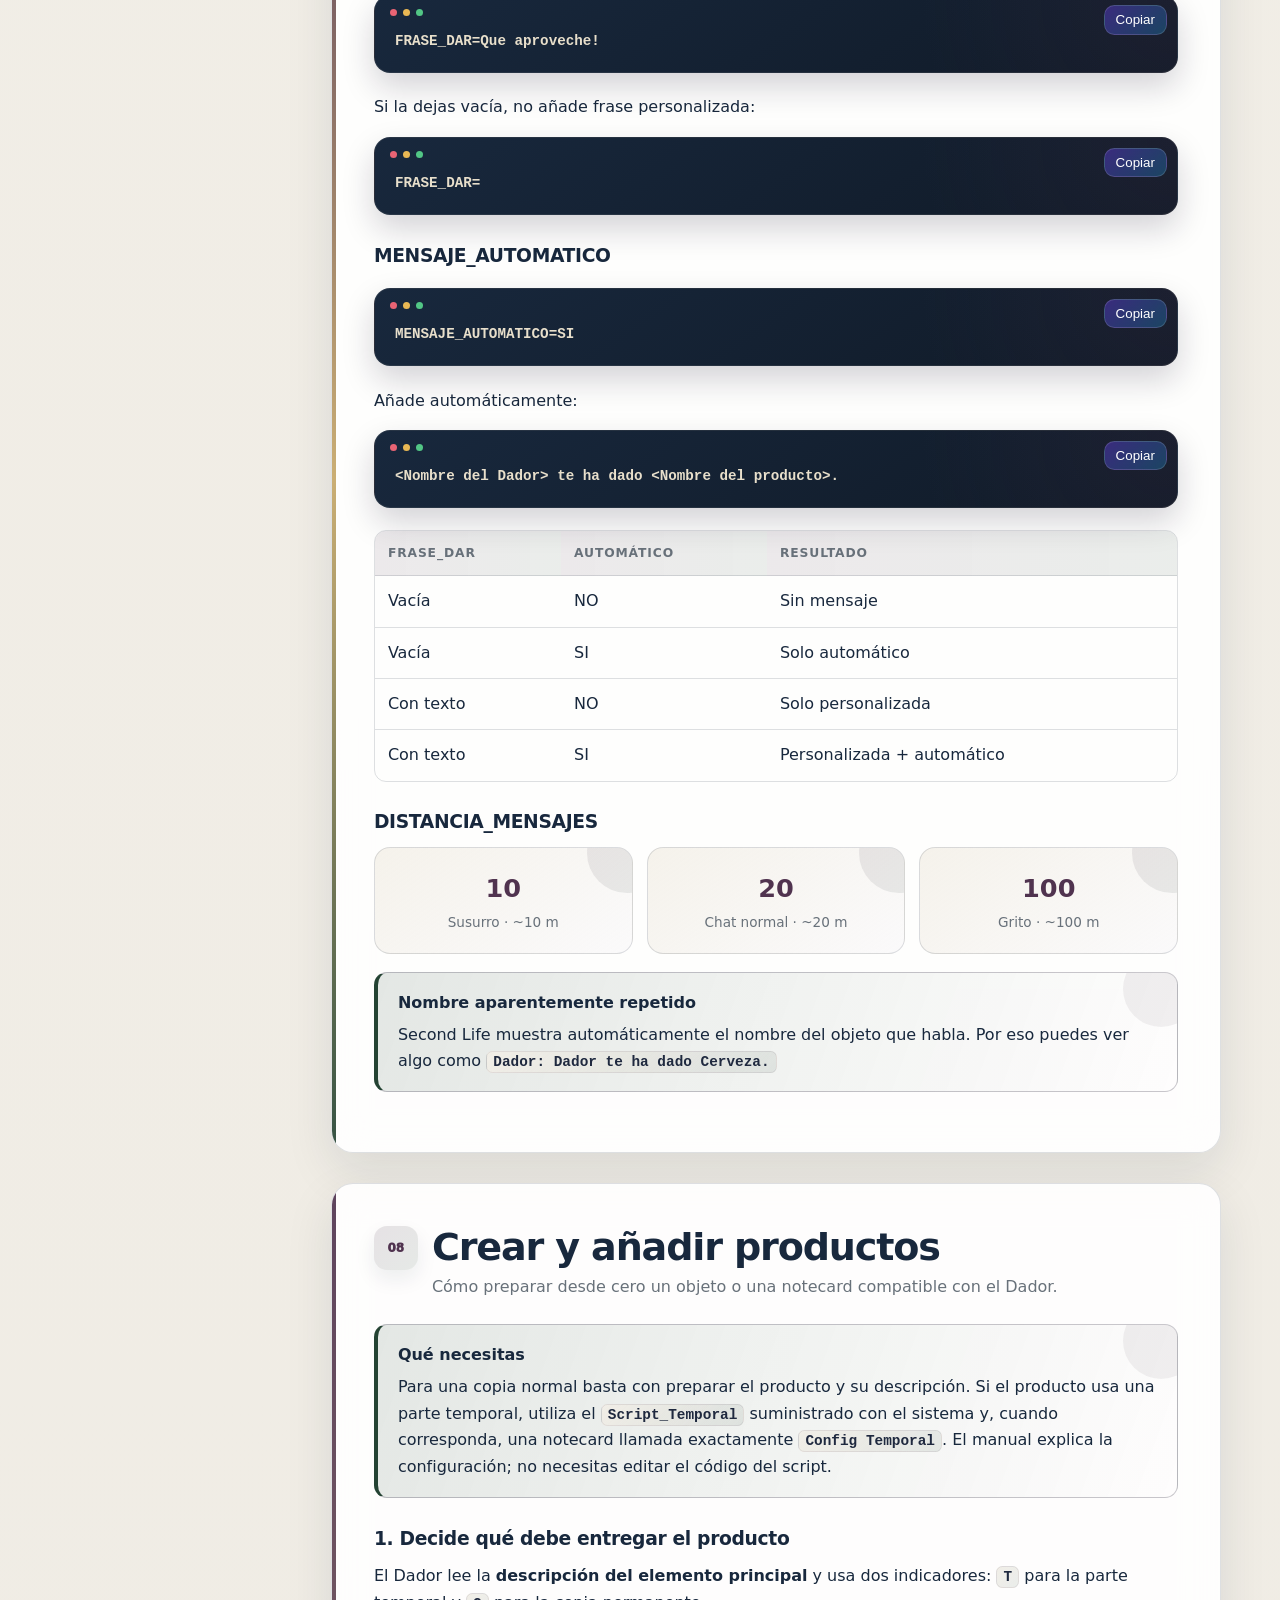
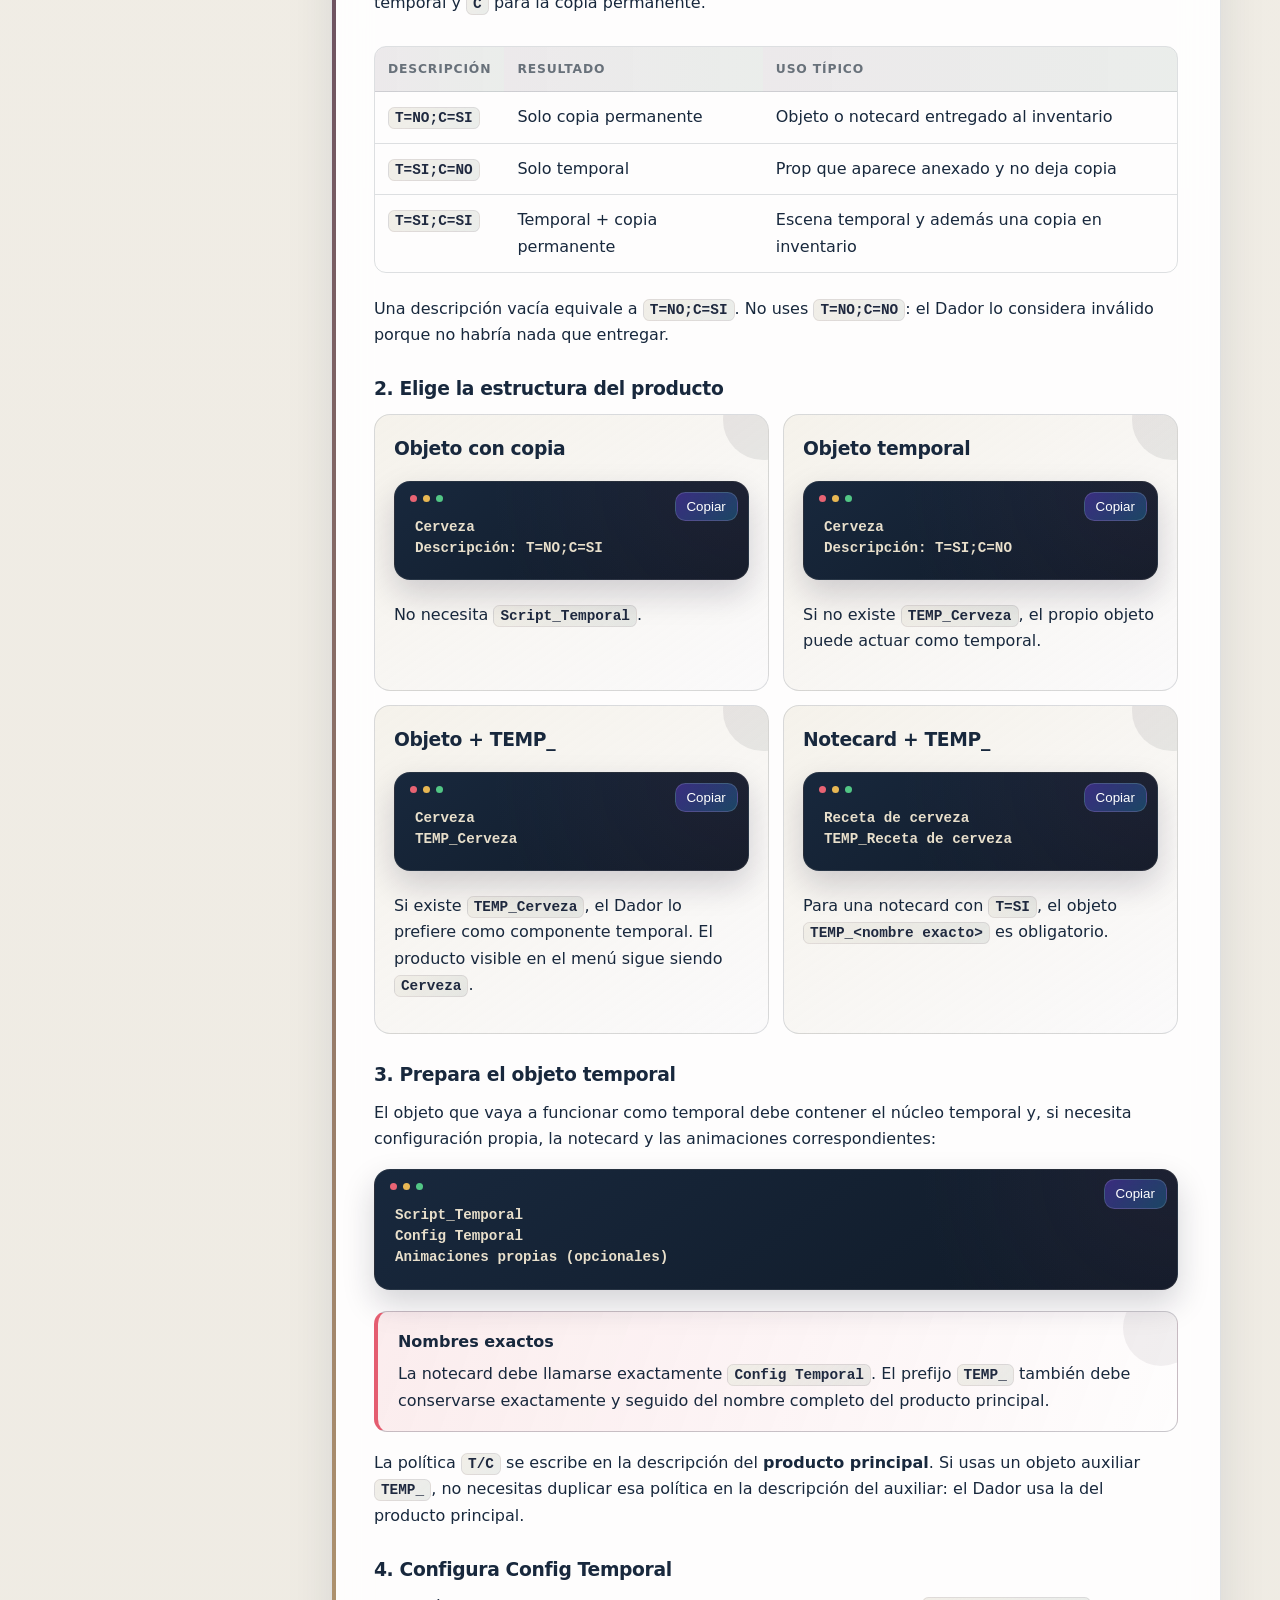
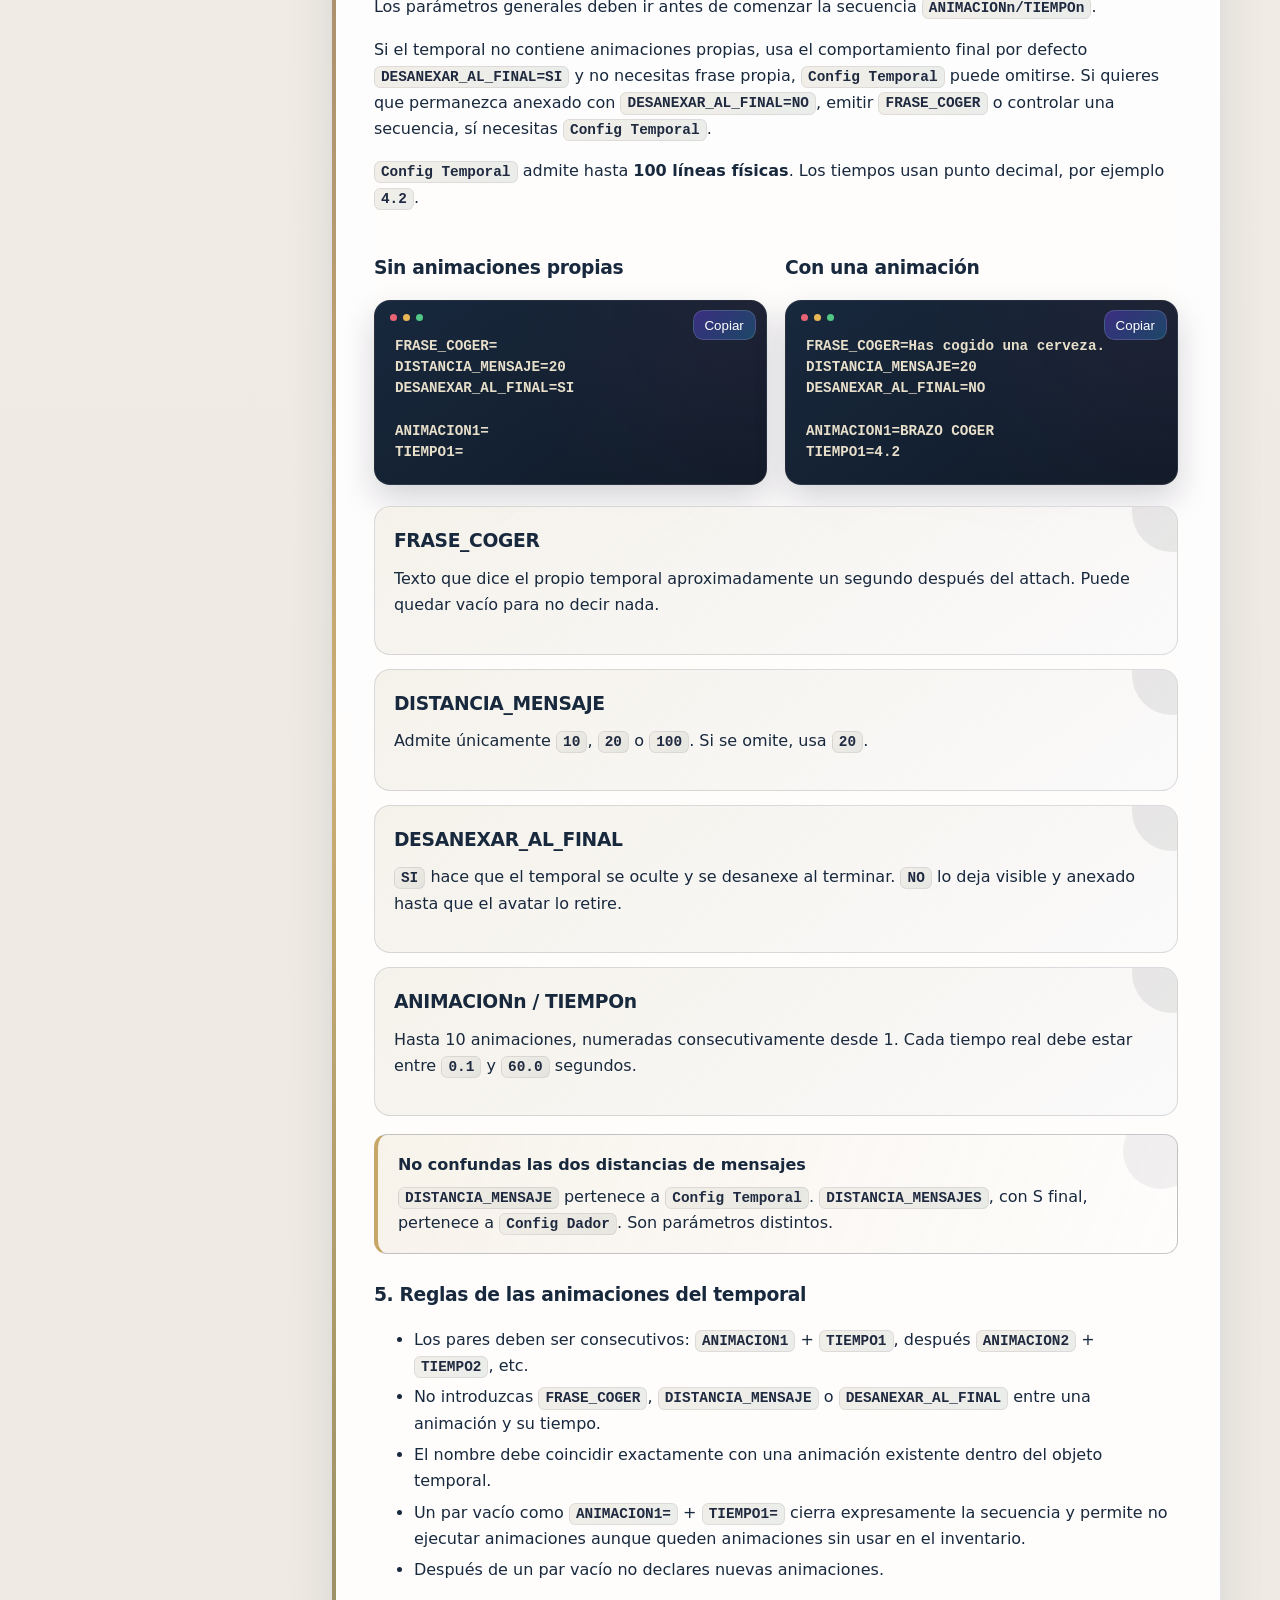
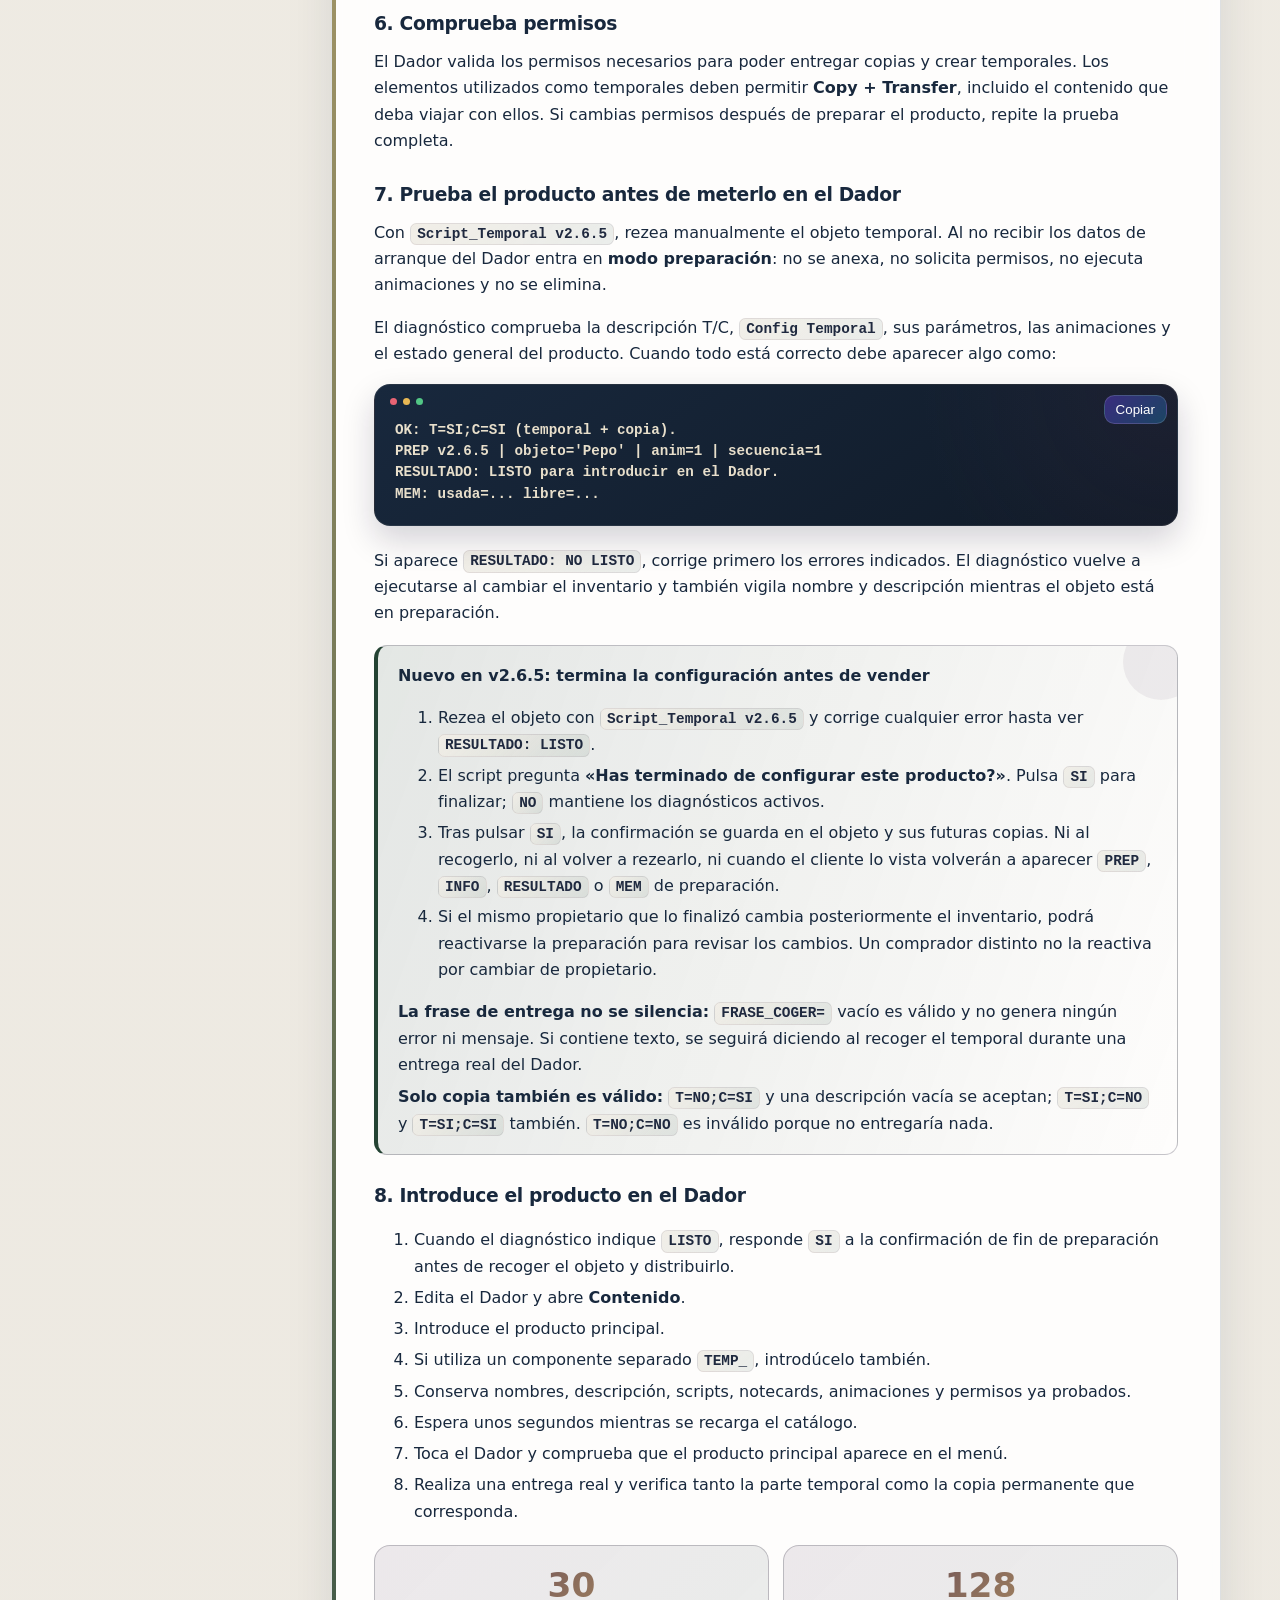
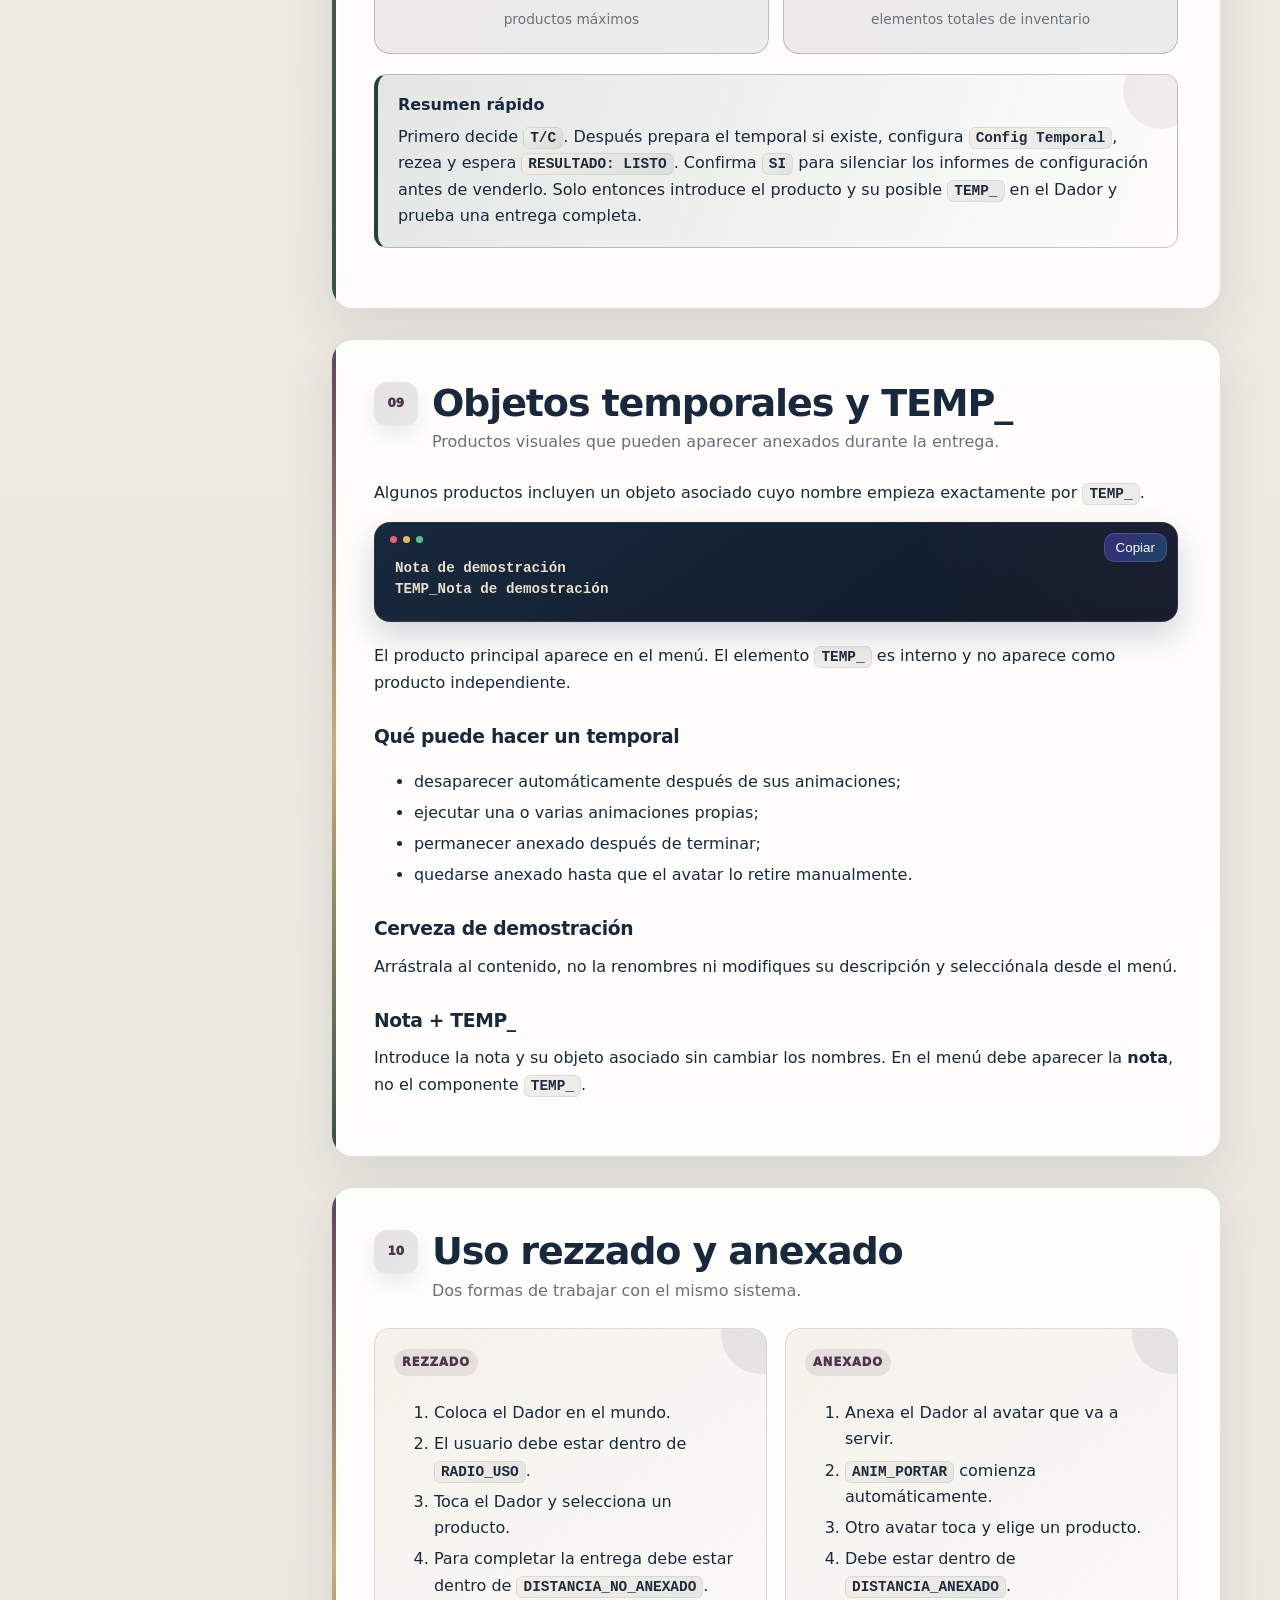
==== commit 2c7d5eb1: "Manual: explain finalized setup and copy-only policy (index.html)" ====
--- a/docs/index.html
+++ b/docs/index.html
@@ -470,17 +470,28 @@
         <p>El Dador valida los permisos necesarios para poder entregar copias y crear temporales. Los elementos utilizados como temporales deben permitir <strong>Copy + Transfer</strong>, incluido el contenido que deba viajar con ellos. Si cambias permisos después de preparar el producto, repite la prueba completa.</p>
 
         <h3>7. Prueba el producto antes de meterlo en el Dador</h3>
-        <p>Con <code>Script_Temporal v2.6.4</code>, rezea manualmente el objeto temporal. Al no recibir los datos de arranque del Dador entra en <strong>modo preparación</strong>: no se anexa, no solicita permisos, no ejecuta animaciones y no se elimina.</p>
+        <p>Con <code>Script_Temporal v2.6.5</code>, rezea manualmente el objeto temporal. Al no recibir los datos de arranque del Dador entra en <strong>modo preparación</strong>: no se anexa, no solicita permisos, no ejecuta animaciones y no se elimina.</p>
         <p>El diagnóstico comprueba la descripción T/C, <code>Config Temporal</code>, sus parámetros, las animaciones y el estado general del producto. Cuando todo está correcto debe aparecer algo como:</p>
         <pre><code>OK: T=SI;C=SI (temporal + copia).
-PREP v2.6.4 | objeto='Pepo' | anim=1 | secuencia=1
+PREP v2.6.5 | objeto='Pepo' | anim=1 | secuencia=1
 RESULTADO: LISTO para introducir en el Dador.
 MEM: usada=... libre=...</code></pre>
         <p>Si aparece <code>RESULTADO: NO LISTO</code>, corrige primero los errores indicados. El diagnóstico vuelve a ejecutarse al cambiar el inventario y también vigila nombre y descripción mientras el objeto está en preparación.</p>
+<div class="callout info">
+          <strong>Nuevo en v2.6.5: termina la configuración antes de vender</strong>
+          <ol>
+            <li>Rezea el objeto con <code>Script_Temporal v2.6.5</code> y corrige cualquier error hasta ver <code>RESULTADO: LISTO</code>.</li>
+            <li>El script pregunta <strong>«Has terminado de configurar este producto?»</strong>. Pulsa <code>SI</code> para finalizar; <code>NO</code> mantiene los diagnósticos activos.</li>
+            <li>Tras pulsar <code>SI</code>, la confirmación se guarda en el objeto y sus futuras copias. Ni al recogerlo, ni al volver a rezearlo, ni cuando el cliente lo vista volverán a aparecer <code>PREP</code>, <code>INFO</code>, <code>RESULTADO</code> o <code>MEM</code> de preparación.</li>
+            <li>Si el mismo propietario que lo finalizó cambia posteriormente el inventario, podrá reactivarse la preparación para revisar los cambios. Un comprador distinto no la reactiva por cambiar de propietario.</li>
+          </ol>
+          <p><strong>La frase de entrega no se silencia:</strong> <code>FRASE_COGER=</code> vacío es válido y no genera ningún error ni mensaje. Si contiene texto, se seguirá diciendo al recoger el temporal durante una entrega real del Dador.</p>
+          <p><strong>Solo copia también es válido:</strong> <code>T=NO;C=SI</code> y una descripción vacía se aceptan; <code>T=SI;C=NO</code> y <code>T=SI;C=SI</code> también. <code>T=NO;C=NO</code> es inválido porque no entregaría nada.</p>
+        </div>
 
         <h3>8. Introduce el producto en el Dador</h3>
         <ol>
-          <li>Cuando el diagnóstico indique <code>LISTO</code>, recoge el objeto si lo tenías rezzado.</li>
+          <li>Cuando el diagnóstico indique <code>LISTO</code>, responde <code>SI</code> a la confirmación de fin de preparación antes de recoger el objeto y distribuirlo.</li>
           <li>Edita el Dador y abre <strong>Contenido</strong>.</li>
           <li>Introduce el producto principal.</li>
           <li>Si utiliza un componente separado <code>TEMP_</code>, introdúcelo también.</li>
@@ -497,7 +508,7 @@
 
         <div class="callout info">
           <strong>Resumen rápido</strong>
-          <p>Primero decide <code>T/C</code>. Después prepara el temporal si existe, configura <code>Config Temporal</code>, rezea y espera <code>RESULTADO: LISTO</code>. Solo entonces introduce el producto y su posible <code>TEMP_</code> en el Dador y prueba una entrega completa.</p>
+          <p>Primero decide <code>T/C</code>. Después prepara el temporal si existe, configura <code>Config Temporal</code>, rezea y espera <code>RESULTADO: LISTO</code>. Confirma <code>SI</code> para silenciar los informes de configuración antes de venderlo. Solo entonces introduce el producto y su posible <code>TEMP_</code> en el Dador y prueba una entrega completa.</p>
         </div>
       </section>
 
--- a/docs/styles.css
+++ b/docs/styles.css
@@ -697,3 +697,216 @@
   min-width:82px !important;
   gap:7px !important;
 }
+
+/* === SONJA CREATIONS BRAND SYSTEM START === */
+:root{
+  --sc-forest:#244333;
+  --sc-purple:#50334F;
+  --sc-navy:#18283D;
+  --sc-ivory:#E8DFCB;
+  --sc-gold:#C6A768;
+  --bg:#f5f2eb;
+  --bg-2:#ebe7df;
+  --panel:rgba(255,255,255,.90);
+  --panel-solid:#ffffff;
+  --panel-2:#f1eee7;
+  --text:#18283D;
+  --muted:#68717a;
+  --border:rgba(24,40,61,.14);
+  --accent:#50334F;
+  --accent-2:#244333;
+  --accent-3:#C6A768;
+  --accent-4:#18283D;
+  --accent-soft:rgba(80,51,79,.10);
+  --accent-soft-2:rgba(36,67,51,.09);
+  --shadow:0 18px 48px rgba(24,40,61,.10);
+  --shadow-hover:0 24px 58px rgba(24,40,61,.17);
+}
+html[data-theme="dark"]{
+  --bg:#0f1823;
+  --bg-2:#111d2a;
+  --panel:rgba(24,40,61,.88);
+  --panel-solid:#18283D;
+  --panel-2:#21354d;
+  --text:#f2eee5;
+  --muted:#c3bdaf;
+  --border:rgba(232,223,203,.14);
+  --accent:#b58bac;
+  --accent-2:#6f9a7e;
+  --accent-3:#d5b873;
+  --accent-4:#E8DFCB;
+  --accent-soft:rgba(181,139,172,.12);
+  --accent-soft-2:rgba(111,154,126,.10);
+  --shadow:0 18px 50px rgba(0,0,0,.28);
+  --shadow-hover:0 26px 62px rgba(0,0,0,.38);
+}
+body{
+  background:
+    radial-gradient(circle at 12% 8%,rgba(80,51,79,.10),transparent 30rem),
+    radial-gradient(circle at 88% 18%,rgba(36,67,51,.10),transparent 28rem),
+    radial-gradient(circle at 50% 100%,rgba(198,167,104,.07),transparent 32rem),
+    linear-gradient(180deg,var(--bg),var(--bg-2));
+}
+body::before{
+  opacity:.36;
+  background-image:
+    linear-gradient(rgba(24,40,61,.022) 1px,transparent 1px),
+    linear-gradient(90deg,rgba(24,40,61,.022) 1px,transparent 1px);
+}
+::selection{background:rgba(80,51,79,.24)}
+.scroll-progress{
+  background:linear-gradient(90deg,var(--sc-forest),var(--sc-purple),var(--sc-gold));
+  box-shadow:0 0 16px rgba(198,167,104,.32);
+}
+.topbar::after{
+  background:linear-gradient(90deg,transparent,var(--sc-forest),var(--sc-gold),var(--sc-purple),transparent);
+  opacity:.52;
+}
+.brand-icon{
+  width:40px;height:40px;flex:0 0 auto;object-fit:contain;border-radius:50%;
+  filter:drop-shadow(0 7px 14px rgba(24,40,61,.20));
+}
+.sidebar{
+  background:linear-gradient(180deg,#18283D 0%,#142235 100%);
+  border-right:1px solid rgba(232,223,203,.12);
+}
+.sidebar-brand{
+  display:flex;align-items:center;gap:10px;margin:0 6px 18px;padding:0 6px 18px;
+  border-bottom:1px solid rgba(232,223,203,.12);
+}
+.sidebar-brand img{
+  flex:0 0 auto;width:46px;height:46px;object-fit:contain;border-radius:50%;
+  filter:drop-shadow(0 6px 14px rgba(0,0,0,.25));
+}
+.sidebar-brand div{display:grid;line-height:1.15}
+.sidebar-brand strong{color:#fff;font-size:.92rem}
+.sidebar-brand small{margin-top:4px;color:rgba(232,223,203,.62);font-size:.66rem;letter-spacing:.04em}
+.sidebar a{color:rgba(232,223,203,.72)}
+.sidebar a:hover{color:#fff;background:rgba(255,255,255,.055)}
+.sidebar a.active{
+  color:#fff;
+  background:linear-gradient(90deg,rgba(80,51,79,.72),rgba(36,67,51,.58));
+  box-shadow:inset 0 0 0 1px rgba(198,167,104,.12);
+}
+.sidebar a::before{background:linear-gradient(var(--sc-gold),var(--sc-forest))}
+.nav-group{color:rgba(232,223,203,.88)}
+.sidebar-footer .pill{
+  color:var(--sc-ivory);
+  background:linear-gradient(135deg,rgba(80,51,79,.55),rgba(36,67,51,.50));
+  border-color:rgba(198,167,104,.18);
+}
+.sidebar-footer .muted{color:rgba(232,223,203,.58)}
+.hero-sonja{
+  background:
+    radial-gradient(circle at 8% 5%,rgba(232,223,203,.11),transparent 28rem),
+    radial-gradient(circle at 92% 18%,rgba(198,167,104,.12),transparent 24rem),
+    radial-gradient(circle at 75% 95%,rgba(80,51,79,.20),transparent 30%),
+    linear-gradient(135deg,#18283D 0%,#50334F 56%,#244333 100%);
+  border-color:rgba(232,223,203,.16);
+  box-shadow:0 28px 72px rgba(24,40,61,.22);
+  color:var(--sc-ivory);
+}
+.hero-sonja::before{border-color:rgba(198,167,104,.15)}
+.hero-sonja::after{background:rgba(232,223,203,.07)}
+.sonja-kicker{
+  display:inline-flex;align-items:center;gap:.55rem;margin-bottom:.2rem;
+  color:var(--sc-ivory);font-size:.72rem;font-weight:900;letter-spacing:.12em;text-transform:uppercase;
+  opacity:.92;
+}
+.sonja-kicker img{
+  width:24px;height:24px;object-fit:contain;border-radius:50%;
+  filter:drop-shadow(0 5px 10px rgba(0,0,0,.24));
+}
+.hero-sonja .eyebrow{color:rgba(232,223,203,.74)}
+.hero-sonja h1{
+  background:none;color:#fff;
+  text-shadow:0 3px 22px rgba(0,0,0,.25);
+}
+.hero-sonja .lead{color:rgba(232,223,203,.88)}
+.hero-sonja .button.primary{
+  background:linear-gradient(135deg,var(--sc-purple),var(--sc-forest));
+  box-shadow:0 12px 28px rgba(0,0,0,.20);
+}
+.hero-sonja .button.ghost{
+  color:var(--sc-ivory);
+  background:rgba(232,223,203,.08);
+  border-color:rgba(232,223,203,.28);
+  box-shadow:0 8px 22px rgba(0,0,0,.10);
+}
+.hero-sonja .button.ghost:hover{border-color:rgba(198,167,104,.55)}
+.hero-sonja .badges span{
+  color:var(--sc-ivory);
+  background:rgba(255,255,255,.07);
+  border-color:rgba(232,223,203,.18);
+}
+.hero-sonja .hero-card{
+  background:rgba(13,24,35,.38);
+  border-color:rgba(198,167,104,.25);
+  color:var(--sc-ivory);
+}
+.hero-sonja .hero-card h3{color:#fff}
+.hero-brand-icon{display:flex;justify-content:center;margin:-2px 0 14px}
+.hero-brand-icon img{
+  width:62px;height:62px;object-fit:contain;border-radius:50%;
+  filter:drop-shadow(0 10px 20px rgba(0,0,0,.30));
+}
+.hero-sonja .check-list li::before{
+  background:linear-gradient(135deg,var(--sc-gold),var(--sc-forest));
+  color:#fff;
+  box-shadow:0 5px 12px rgba(0,0,0,.18);
+}
+.doc-section::before{
+  background:linear-gradient(180deg,var(--sc-purple),var(--sc-gold),var(--sc-forest));
+}
+.step{
+  background:linear-gradient(135deg,rgba(80,51,79,.14),rgba(36,67,51,.11));
+  color:var(--sc-purple);
+  border-color:rgba(80,51,79,.16);
+  box-shadow:0 9px 20px rgba(24,40,61,.08);
+}
+html[data-theme="dark"] .step{color:var(--sc-ivory)}
+.callout.info{
+  border-left-color:var(--sc-forest);
+  background:linear-gradient(110deg,rgba(36,67,51,.12),transparent);
+}
+.callout.warning{
+  border-left-color:var(--sc-gold);
+  background:linear-gradient(110deg,rgba(198,167,104,.12),transparent);
+}
+pre{
+  background:radial-gradient(circle at 100% 0,rgba(80,51,79,.18),transparent 16rem),linear-gradient(145deg,#18283D,#101a27);
+  color:var(--sc-ivory);
+  border-color:rgba(232,223,203,.08);
+}
+.copy-button:hover{
+  background:rgba(80,51,79,.35);
+  border-color:rgba(198,167,104,.32);
+}
+.sonja-footer{
+  position:relative;
+  border-top:1px solid var(--border);
+  padding-top:2.2rem;
+}
+.sonja-footer::before{
+  content:"Sonja Creations  ·  Code. Create. Imagine.";
+  display:block;
+  min-height:34px;
+  margin-bottom:1rem;
+  padding-left:44px;
+  background:url("./assets/brand/icono2.png") no-repeat left center / 34px 34px;
+  color:var(--text);
+  font-weight:800;
+  line-height:34px;
+}
+.sonja-footer strong{color:var(--sc-purple)}
+html[data-theme="dark"] .sonja-footer strong{color:var(--sc-ivory)}
+@media (max-width:760px){
+  .brand small{display:none}
+  .brand-icon{width:34px;height:34px}
+  .sonja-kicker{font-size:.59rem;letter-spacing:.08em}
+  .sidebar-brand{margin-top:2px}
+  .sonja-footer::before{
+    min-height:30px;padding-left:38px;background-size:30px 30px;line-height:30px;
+  }
+}
+/* === SONJA CREATIONS BRAND SYSTEM END === */
